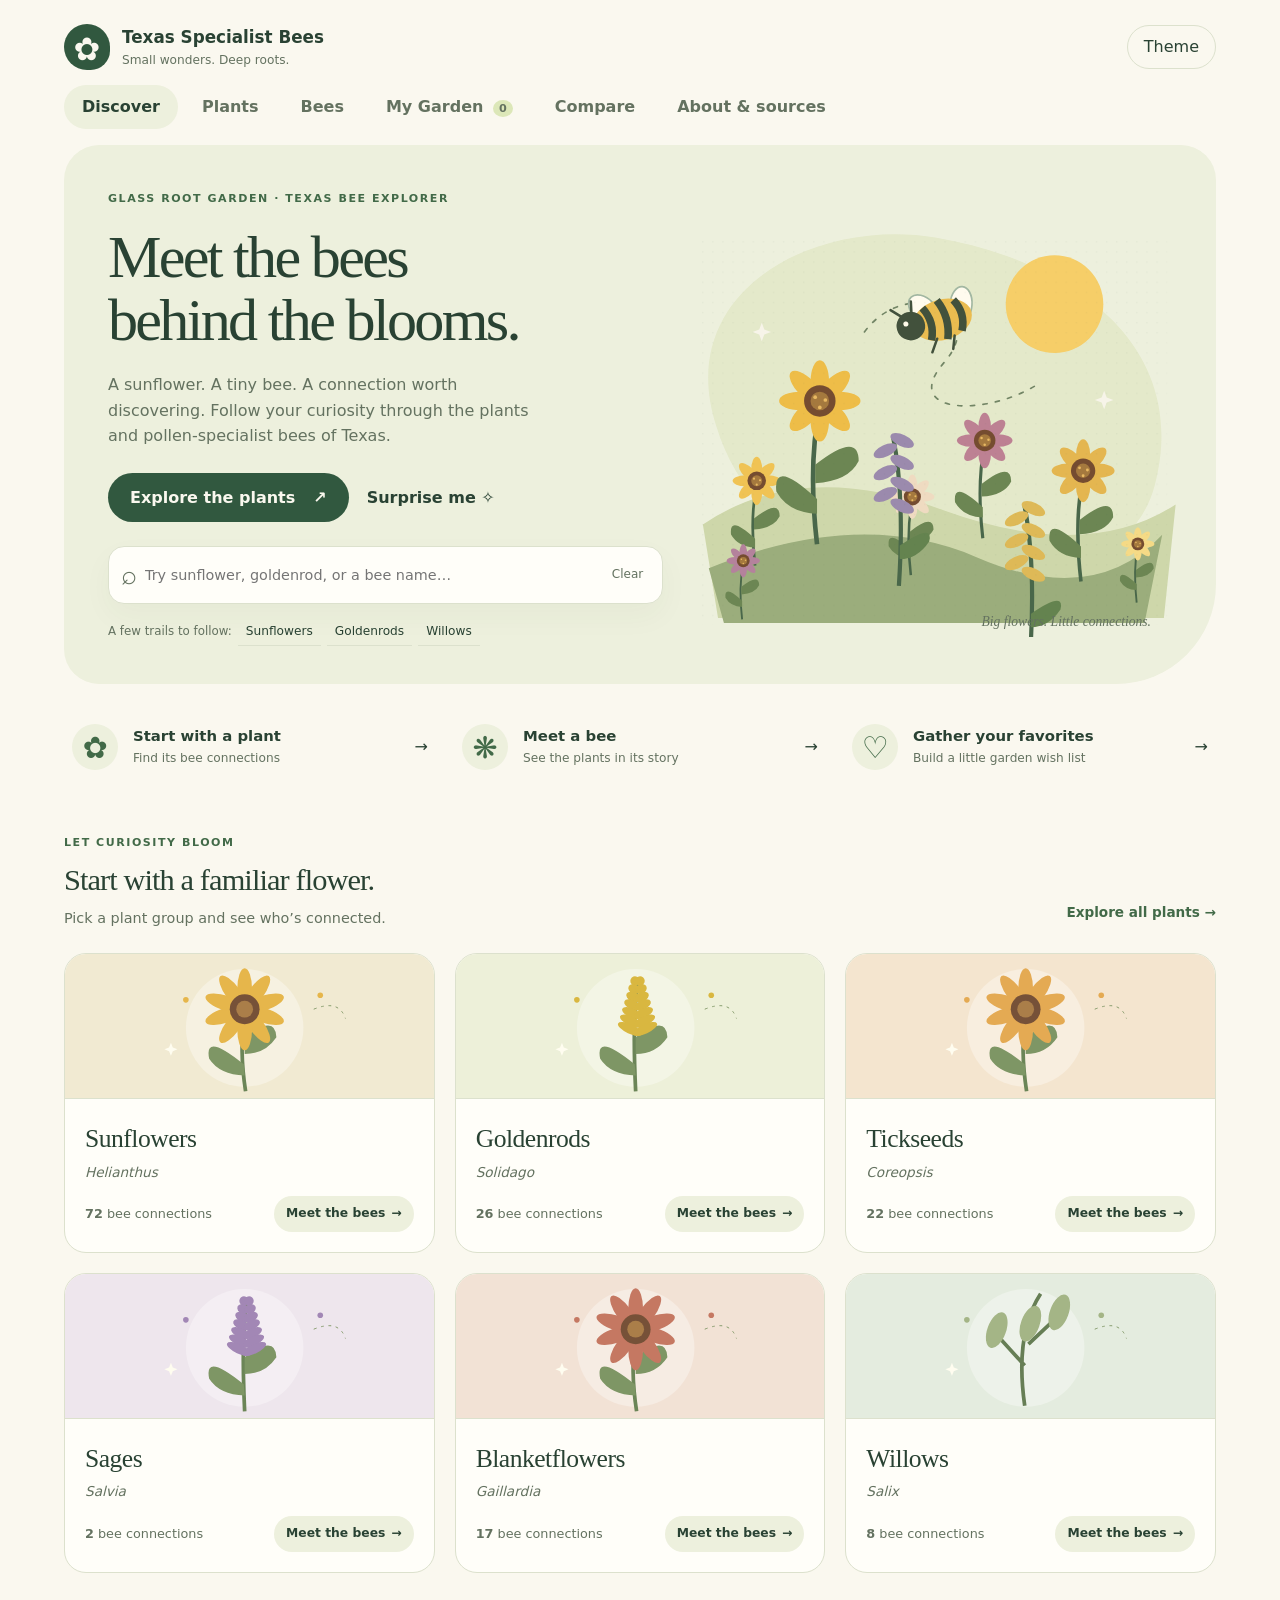
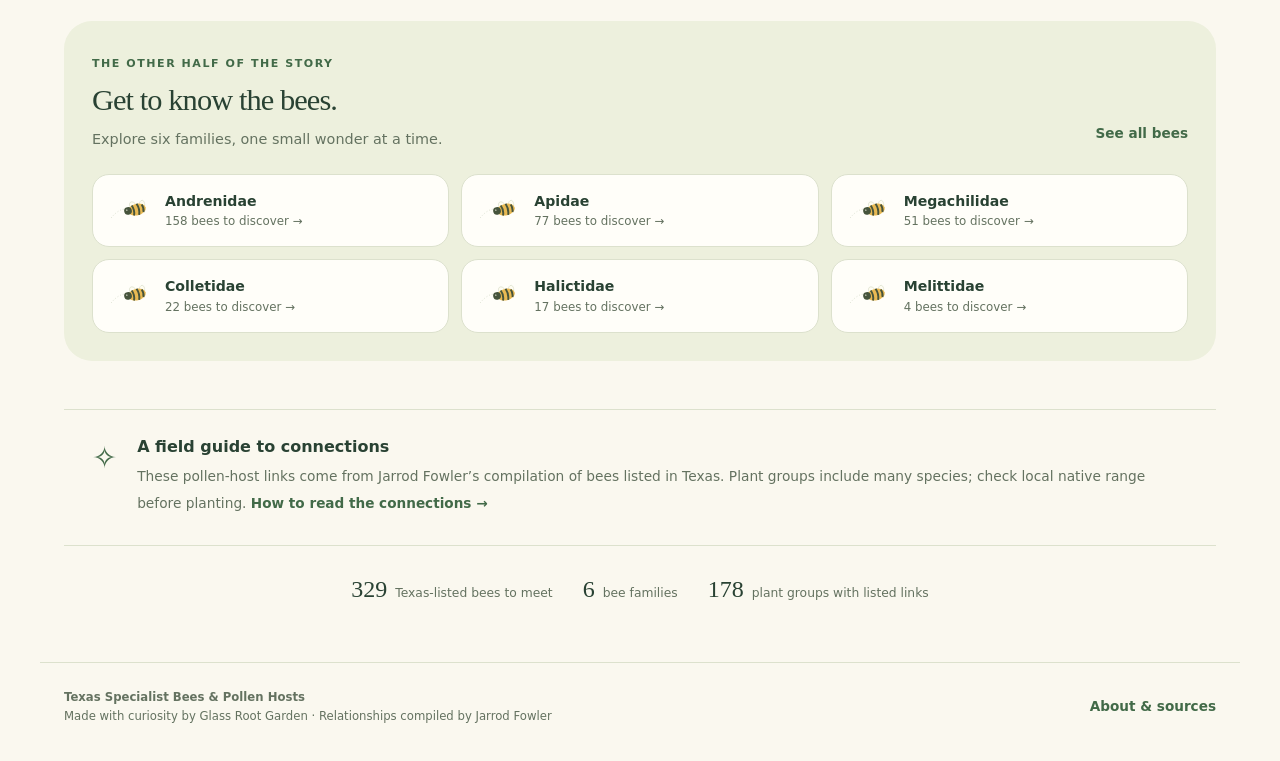
==== bees/index.html @ 65ebc968 "Combine bee and Lepidoptera explorers in a warm garden layout Embed the qualified Fowler bee module " ====
<!doctype html>
<html lang="en">
<head>
  <meta charset="utf-8">
  <meta name="viewport" content="width=device-width,initial-scale=1,viewport-fit=cover">
  <meta name="theme-color" content="#173b2d">
  <meta name="description" content="Meet the bees behind the blooms. Explore Texas pollen-specialist bee connections, discover plant groups, and gather your garden favorites with Glass Root Garden.">
  <title>Texas Specialist Bees & Pollen Hosts</title>
  <link rel="manifest" href="manifest.webmanifest">
  <link rel="icon" href="favicon.svg" type="image/svg+xml">
  <style>
:root{--bg:#faf8ef;--surface:#fffef9;--surface2:#edf0dd;--ink:#294233;--muted:#647260;--line:#dce1cd;--green:#31583f;--green2:#426a48;--lime:#dce7b8;--gold:#e9ba55;--shadow:0 12px 30px #34442b0a;--radius:24px;--max:1200px}*{box-sizing:border-box}html{scroll-behavior:smooth}body{margin:0;background:var(--bg);color:var(--ink);font-family:"Trebuchet MS",ui-sans-serif,system-ui,sans-serif;line-height:1.6}body.dark{--bg:#17251c;--surface:#203025;--surface2:#2a3d2c;--ink:#f4f2df;--muted:#bcc6af;--line:#44533c;--green:#c8dc9e;--green2:#c0d78f;--lime:#354a2e;--gold:#ecc264;--shadow:none}button,input,select{font:inherit}button,a{touch-action:manipulation}button{cursor:pointer}button{color:inherit}a{color:var(--green2)}button:focus-visible,a:focus-visible,input:focus-visible,select:focus-visible{outline:3px solid var(--gold);outline-offset:4px}button,input,select{max-width:100%}.site-header{max-width:var(--max);margin:auto;padding:24px 24px 15px;display:flex;align-items:center;justify-content:space-between;gap:12px}.brand{display:flex;gap:12px;align-items:center;cursor:pointer}.brand-mark{width:46px;height:46px;background:var(--green);color:var(--bg);border-radius:50% 50% 42% 50%;display:grid;place-items:center;font-size:32px}.brand-title{font-weight:800;font-size:1.05rem}.brand-sub{font-size:.76rem;color:var(--muted)}.icon-btn{background:transparent;border:1px solid var(--line);border-radius:99px;padding:8px 16px}.nav{max-width:var(--max);margin:0 auto;padding:0 24px 16px;display:flex;gap:6px;overflow-x:auto;scrollbar-width:thin}.nav-btn{border:0;background:transparent;border-radius:99px;padding:9px 18px;white-space:nowrap;color:var(--muted);font-weight:700}.nav-btn.active{background:var(--surface2);color:var(--ink)}.nav-btn:hover{background:var(--surface2)}.count-badge{font-size:.7rem;padding:2px 6px;background:var(--lime);border-radius:50%;margin-left:4px}main{max-width:var(--max);margin:auto;padding:0 24px 54px}main:focus{outline:none}.view{display:none}.view.active{display:block}.hero{position:relative;display:grid;grid-template-columns:1.1fr 1fr;gap:18px;align-items:center;background:var(--surface2);border-radius:35px 35px 100px 35px;padding:45px 30px 38px 44px;isolation:isolate}.hero h1{font-family:Georgia,"Times New Roman",serif;font-weight:normal;font-size:clamp(2.6rem,4.7vw,4.25rem);line-height:1.06;letter-spacing:-.045em;margin:17px 0 20px}.hero p{max-width:450px;color:var(--muted);font-size:1rem;margin-bottom:24px}.eyebrow{font-size:.69rem;letter-spacing:.14em;text-transform:uppercase;font-weight:800;color:var(--green2)}.hero-art{position:relative;align-self:center}.hero-art svg{width:100%;height:auto;display:block}.art-label{position:absolute;bottom:4px;right:35px;font-family:Georgia,serif;font-style:italic;font-size:.85rem;color:var(--muted)}.hero-actions{display:flex;flex-wrap:wrap;align-items:center;gap:18px;margin-bottom:24px}.garden-btn,.open-btn,#addCompare,.button-link{background:var(--green);color:var(--bg);border:0;border-radius:99px;font-weight:700;padding:12px 22px;text-decoration:none;display:inline-flex;align-items:center;justify-content:center;gap:18px}.garden-btn:hover,.open-btn:hover,#addCompare:hover{filter:brightness(1.12)}.surprise-btn{border:0;background:none;font-weight:700;padding:9px 0}.search-shell{position:relative;display:flex;align-items:center;gap:8px;background:var(--surface);border:1px solid var(--line);border-radius:16px;padding:6px 12px;box-shadow:var(--shadow)}.search-shell input{width:100%;min-width:0;border:0;background:none;padding:10px 0;color:var(--ink);font-size:.9rem}.search-icon{font-size:27px;color:var(--muted)}.clear-btn{border:0;background:none;color:var(--muted);padding:7px;font-size:.75rem}.suggestions{position:absolute;top:calc(100% + 8px);left:0;right:0;border:1px solid var(--line);border-radius:15px;background:var(--surface);z-index:20;box-shadow:0 14px 40px #223e2b22;max-height:320px;overflow:auto}.suggestion{display:flex;justify-content:space-between;gap:14px;width:100%;text-align:left;border:0;border-bottom:1px solid var(--line);background:var(--surface);color:var(--ink);padding:12px 15px}.suggestion:hover,.suggestion.active{background:var(--surface2)}.suggestion small{color:var(--muted)}.quick-links{display:flex;gap:6px;flex-wrap:wrap;align-items:center;margin-top:14px;font-size:.74rem;color:var(--muted)}.chip{padding:4px 8px;border:0;border-bottom:1px solid var(--line);background:none;color:var(--ink);font-size:.76rem}.explore-paths{display:grid;grid-template-columns:repeat(3,1fr);gap:18px;margin:27px 0 45px}.explore-paths button{display:flex;align-items:center;gap:15px;padding:13px 8px;border:0;background:none;text-align:left}.explore-paths button>span:last-child{margin-left:auto}.explore-paths b{display:block;font-size:.93rem}.explore-paths small{display:block;color:var(--muted);font-size:.76rem}.path-icon{font-size:30px;display:grid;place-items:center;width:46px;height:46px;border-radius:50%;background:var(--surface2);color:var(--green2);flex-shrink:0}.panel{margin:35px 0 48px}.panel.soft{background:var(--surface2);border-radius:28px;padding:28px}.section-head{display:flex;justify-content:space-between;gap:20px;align-items:end;margin-bottom:23px}h2{font-family:Georgia,serif;font-size:1.9rem;font-weight:normal;letter-spacing:-.03em;line-height:1.2;margin:8px 0}h3{line-height:1.3}.section-head p{color:var(--muted);font-size:.9rem;margin:9px 0 0}.text-btn{border:0;background:none;padding:6px 0;color:var(--green2);font-weight:700;font-size:.85rem;text-align:left;white-space:normal}.card-grid{display:grid;grid-template-columns:repeat(3,minmax(0,1fr));gap:20px}.data-card{background:var(--surface);border:1px solid var(--line);border-radius:22px;overflow:hidden;display:flex;flex-direction:column;transition:transform .18s ease,box-shadow .18s ease}.data-card:hover{transform:translateY(-4px);box-shadow:0 12px 30px #33432d14}.card-art{display:block;width:100%;height:145px;border:0;border-bottom:1px solid var(--line);background:var(--art-bg,#eee8cd);color:var(--ink);overflow:hidden}.card-art svg{height:140px;width:100%;display:block;transition:transform .3s}.data-card:hover .card-art svg{transform:rotate(-3deg) scale(1.05)}.card-content{padding:19px 20px 13px;flex:1}.data-card h3{font-family:Georgia,serif;font-weight:normal;font-size:1.6rem;margin:4px 0 6px;letter-spacing:-.02em;overflow-wrap:anywhere}.data-card h3 i{font-size:1.3rem}.latin-name{color:var(--muted);font-size:.85rem;font-style:italic}.card-kicker{color:var(--muted);font-size:.68rem;letter-spacing:.08em;text-transform:uppercase;font-weight:700}.family-label{color:var(--muted);font-size:.77rem}.card-foot{display:flex;align-items:center;justify-content:space-between;gap:10px;padding:0 20px 20px}.mini-count{font-size:.8rem;color:var(--muted)}.open-btn{padding:8px 12px;font-size:.77rem;background:var(--surface2);color:var(--ink);gap:6px}.family-strip{display:grid;grid-template-columns:repeat(3,minmax(0,1fr));gap:12px}.family-pill{display:flex;align-items:center;gap:12px;border:1px solid var(--line);border-radius:17px;background:var(--surface);padding:15px;text-align:left}.family-pill svg{width:45px;height:35px;flex-shrink:0}.family-pill strong{display:block;font-size:.88rem}.family-pill span{display:block;font-size:.74rem;color:var(--muted)}.field-note{display:flex;align-items:start;gap:20px;padding:24px 28px;border-top:1px solid var(--line);border-bottom:1px solid var(--line)}.field-note>span{font-size:30px;color:var(--green2)}.field-note p{font-size:.86rem;color:var(--muted);margin:6px 0 0}.stats{display:flex;gap:30px;justify-content:center;padding:24px 0 0;flex-wrap:wrap}.stat{display:flex;align-items:baseline;gap:8px}.stat strong{font-family:Georgia,serif;font-size:1.5rem;font-weight:normal}.stat span{font-size:.77rem;color:var(--muted)}.page-head{padding:30px 0;display:flex;align-items:center;justify-content:space-between;gap:16px}.page-head h1{font-family:Georgia,serif;font-weight:normal;font-size:clamp(2.1rem,4vw,3rem);letter-spacing:-.04em;line-height:1.12;margin:12px 0}.page-head p{max-width:670px;color:var(--muted);margin:12px 0 0}.toolbar{display:grid;grid-template-columns:1fr 260px;gap:12px;margin:0 0 25px}input,select{color:var(--ink);background:var(--surface);border:1px solid var(--line);border-radius:13px;padding:12px 15px;min-width:0}.empty-state{background:var(--surface2);border:1px dashed var(--line);border-radius:22px;padding:32px;text-align:center;color:var(--muted);margin:18px 0}.danger-btn{border:1px solid var(--line);border-radius:99px;background:none;padding:8px 14px;color:var(--muted);font-size:.8rem}.compact-list{display:grid;grid-template-columns:repeat(2,minmax(0,1fr));gap:10px}.compact-row{width:100%;display:flex;justify-content:space-between;gap:12px;border:1px solid var(--line);border-radius:13px;padding:12px 15px;background:var(--surface);text-align:left;color:var(--ink)}.compact-row span{color:var(--muted);font-size:.8rem}.compare-picker{display:flex;gap:12px;max-width:750px}.compare-picker select{flex:1}.selected-chips{display:flex;gap:8px;flex-wrap:wrap;margin:20px 0}.selected-chip{background:var(--surface2);padding:8px 14px;border-radius:99px;font-size:.9rem}.selected-chip button{background:none;border:0;padding:0 0 0 10px}.comparison-scroll{overflow-x:auto}.compare-table{width:100%;border-spacing:8px;table-layout:fixed;min-width:560px}.compare-table th,.compare-table td{padding:16px;background:var(--surface);border:1px solid var(--line);border-radius:14px;text-align:left;vertical-align:top}.compare-list{padding-left:16px;font-size:.85rem}.notes-grid{display:grid;grid-template-columns:repeat(2,minmax(0,1fr));gap:18px}.note-card{background:var(--surface);border:1px solid var(--line);padding:25px;border-radius:22px}.note-card h2{font-size:1.55rem}.note-card p{font-size:.88rem;color:var(--muted)}.download-panel{display:flex;gap:20px;justify-content:space-between;align-items:center;background:var(--surface2);padding:26px;border-radius:22px;margin:24px 0}.download-panel h2{font-size:1.7rem}.download-panel p{max-width:650px;color:var(--muted);font-size:.87rem}.button-link{white-space:nowrap}.source-credit{font-size:.8rem;color:var(--muted);line-height:1.6}.source-credit a{color:var(--green2)}.evidence-note{padding:15px;background:var(--surface2);border:1px solid var(--line);border-radius:16px;margin:17px 0;font-size:.87rem}.evidence-note h3{margin-top:0;font-size:1rem}.modal{display:none;position:fixed;inset:0;z-index:100}.modal.open{display:block}.modal-backdrop{position:absolute;inset:0;background:#12291ec2;backdrop-filter:blur(4px)}.modal-card{position:relative;width:min(720px,calc(100% - 28px));max-height:86vh;overflow:auto;overflow-wrap:anywhere;margin:7vh auto;background:var(--surface);border-radius:28px;padding:28px;box-shadow:0 25px 100px #11211755}.modal-close{float:right;background:var(--surface2);border:0;border-radius:99px;padding:7px 13px;font-size:.8rem}.modal-title{font-size:2rem;margin:10px 0;font-family:Georgia,serif;font-weight:normal;letter-spacing:-.04em}.modal-family{font-size:.84rem;color:var(--muted)}.relationship-list{margin-top:24px}.relationship{display:flex;justify-content:space-between;gap:15px;width:100%;background:none;color:var(--ink);border:0;border-bottom:1px solid var(--line);padding:12px 0;text-align:left}.relationship:hover{background:var(--surface2)}.relationship b{font-weight:600}.relationship span{font-size:.8rem;color:var(--muted)}.modal-actions{display:flex;gap:10px;flex-wrap:wrap;margin:20px 0}.garden-btn.secondary{background:var(--surface2);color:var(--ink)}.inat-box{padding-top:20px;margin-top:20px;border-top:1px solid var(--line)}.inat-box .compact-row{text-decoration:none;margin:8px 0}footer{max-width:var(--max);margin:0 auto;padding:25px 24px 35px;border-top:1px solid var(--line);display:flex;justify-content:space-between;gap:18px;color:var(--muted);font-size:.73rem}.sr-only{position:absolute;width:1px;height:1px;margin:-1px;padding:0;overflow:hidden;clip:rect(0,0,0,0);white-space:nowrap;border:0}.floating-bee{animation:bee-drift 4s ease-in-out infinite;transform-box:fill-box;transform-origin:center}@keyframes bee-drift{50%{translate:0 -7px}}@media(prefers-reduced-motion:reduce){*,*::before,*::after{animation:none!important;transition:none!important;scroll-behavior:auto!important}}@media(max-width:900px){.hero{padding:32px;grid-template-columns:1.2fr .8fr;gap:0}.hero h1{font-size:2.8rem}.hero-art{margin-right:-15px}.art-label{right:0;font-size:.73rem}.card-grid{grid-template-columns:repeat(2,minmax(0,1fr))}.explore-paths{gap:4px}.explore-paths button{gap:8px}.path-icon{width:34px;height:34px;font-size:23px}.explore-paths b{font-size:.8rem}.explore-paths small{font-size:.68rem}.family-strip{grid-template-columns:repeat(2,minmax(0,1fr))}}@media(max-width:600px){.site-header{padding:18px 17px 12px}.brand-title{font-size:.92rem}.brand-mark{width:37px;height:37px;font-size:27px}.brand-sub{font-size:.67rem}.icon-btn{font-size:.73rem;padding:7px 11px}.nav{padding:0 14px 14px;gap:0}.nav-btn{padding:8px 12px;font-size:.8rem}main{padding:0 16px 35px}.hero{display:flex;flex-direction:column-reverse;padding:15px 23px 30px;border-radius:28px 28px 55px 28px;gap:8px}.hero-art{width:90%;max-width:310px;margin:-8px 0 -17px}.hero-art svg{height:205px}.art-label{display:none}.hero h1{font-size:2.75rem;margin-top:12px}.hero .eyebrow{font-size:.6rem}.hero p{font-size:.9rem;margin-bottom:18px}.hero-actions{gap:16px;margin-bottom:18px}.garden-btn{padding:10px 17px;font-size:.85rem}.surprise-btn{font-size:.84rem}.quick-links{font-size:.65rem;gap:4px}.chip{font-size:.69rem}.search-shell{padding:5px 8px}.search-shell input{font-size:.78rem}.explore-paths{grid-template-columns:1fr;margin:20px 0 28px;gap:0}.explore-paths button{gap:14px;border-bottom:1px solid var(--line);padding:13px 6px}.explore-paths b{font-size:.88rem}.explore-paths small{font-size:.75rem}.path-icon{width:39px;height:39px}.section-head{display:block}.section-head .text-btn{margin-top:10px}h2{font-size:1.75rem}.card-grid{grid-template-columns:1fr;gap:17px}.card-art{height:155px}.card-art svg{height:150px}.panel{margin:25px 0 35px}.panel.soft{padding:23px 17px}.family-strip{grid-template-columns:1fr}.field-note{padding:22px 5px;gap:13px}.field-note p{font-size:.8rem}.stats{justify-content:start;gap:6px 23px}.stat{gap:7px}.stat strong{font-size:1.3rem}.stat span{font-size:.73rem}.page-head{display:block;padding:25px 0}.page-head h1{font-size:2.4rem}.page-head p{font-size:.9rem}.danger-btn{margin-top:14px}.toolbar{grid-template-columns:1fr}.toolbar input{font-size:.82rem}.compact-list,.notes-grid{grid-template-columns:1fr}.compact-row{font-size:.86rem}.compact-row span{font-size:.73rem}.compare-picker{flex-direction:column}.compare-table th,.compare-table td{padding:11px}.modal-card{margin:4vh auto;max-height:92vh;padding:22px}.modal-title{font-size:1.7rem}.relationship{font-size:.84rem}.relationship span{font-size:.7rem}.download-panel{display:block;padding:22px}.download-panel .button-link{margin-top:10px}footer{font-size:.69rem;padding:22px 17px}.note-card{padding:22px}}

.more-bees{margin:12px 0}.more-bees summary{cursor:pointer;color:var(--green2);font-size:.85rem;font-weight:700;padding:8px 0}.more-bees[open] summary{margin-bottom:5px}.compare-table .latin-name{font-weight:normal}
.embedded .site-header{display:none}.embedded main{padding-top:18px}.embedded .nav{padding-top:10px}.embedded .nav [data-view="garden"],.embedded .nav [data-view="about"]{display:none}.embedded footer{display:none}
.embedded .hero-art,.embedded .hero-actions,.embedded .hero>p,.embedded .quick-links,.embedded .explore-paths{display:none}.embedded .hero{display:block;padding:22px;border-radius:22px}.embedded .hero h1{font-size:2rem}.embedded .hero p{display:none}
</style>
</head>
<body>
<header class="site-header">
  <div class="brand" data-view="home" role="button" tabindex="0" aria-label="Home">
    <div class="brand-mark" aria-hidden="true">✿</div>
    <div><div class="brand-title">Texas Specialist Bees</div><div class="brand-sub">Small wonders. Deep roots.</div></div>
  </div>
  <div class="header-actions">
    <button id="themeBtn" class="icon-btn" aria-label="Toggle dark mode">Theme</button>
  </div>
</header>
<nav class="nav" aria-label="Main navigation">
  <button data-view="home" class="nav-btn active">Discover</button>
  <button data-view="plants" class="nav-btn">Plants</button>
  <button data-view="bees" class="nav-btn">Bees</button>
  <button data-view="garden" class="nav-btn">My Garden <span id="gardenCount" class="count-badge">0</span></button>
  <button data-view="compare" class="nav-btn">Compare</button>
  <button data-view="about" class="nav-btn">About &amp; sources</button>
</nav>

<main id="app" tabindex="-1">
  <section id="view-home" class="view active">
    <div class="hero">
      <div class="hero-copy">
        <div class="eyebrow">Glass Root Garden · Texas bee explorer</div>
        <h1>Meet the bees<br>behind the blooms.</h1>
        <p>A sunflower. A tiny bee. A connection worth discovering. Follow your curiosity through the plants and pollen-specialist bees of Texas.</p>
        <div class="hero-actions"><button class="garden-btn" data-view="plants">Explore the plants <span aria-hidden="true">↗</span></button><button class="surprise-btn" id="surprisePlant">Surprise me <span aria-hidden="true">✧</span></button></div>
        <div class="search-shell">
          <label for="mainSearch" class="sr-only">Search a plant, bee, or family</label>
          <span class="search-icon" aria-hidden="true">⌕</span><input id="mainSearch" autocomplete="off" placeholder="Try sunflower, goldenrod, or a bee name…">
          <button id="clearSearch" class="clear-btn" aria-label="Clear search">Clear</button>
          <div id="suggestions" class="suggestions" hidden></div>
        </div>
        <div class="quick-links"><span>A few trails to follow:</span><button class="chip" data-query="Helianthus">Sunflowers</button><button class="chip" data-query="Solidago">Goldenrods</button><button class="chip" data-query="Salix">Willows</button></div>
      </div>
      <div class="hero-art"><svg viewBox="0 0 600 520" xmlns="http://www.w3.org/2000/svg" aria-hidden="true"><defs><pattern id="grain" width="12" height="12" patternUnits="userSpaceOnUse"><circle cx="2" cy="3" r=".7" fill="#294b38" opacity=".08"/></pattern></defs><path d="M42 270C-10 111 157 21 304 46S609 166 563 341 116 514 42 270Z" fill="#e4e9ca"/><circle cx="444" cy="125" r="58" fill="#f6ce68"/><path d="M26 387Q141 308 312 370T588 363L574 498H44Z" fill="#ced7aa"/><path d="M33 439Q213 366 352 426T572 399L551 504H51Z" fill="#9bad7c"/><g transform="translate(90 335) scale(0.65)"><path d="M0 6Q-13 69 -3 155" fill="none" stroke="#49674a" stroke-width="5"/><path d="M-3 106Q-51 61 -47 98Q-34 121 -3 122M-5 69Q42 32 42 65Q31 87 -5 89" fill="#6c8653"/><ellipse cy="-21" rx="10" ry="23" transform="rotate(0.0)" fill="#f0c354"/><ellipse cy="-21" rx="10" ry="23" transform="rotate(45.0)" fill="#f0c354"/><ellipse cy="-21" rx="10" ry="23" transform="rotate(90.0)" fill="#f0c354"/><ellipse cy="-21" rx="10" ry="23" transform="rotate(135.0)" fill="#f0c354"/><ellipse cy="-21" rx="10" ry="23" transform="rotate(180.0)" fill="#f0c354"/><ellipse cy="-21" rx="10" ry="23" transform="rotate(225.0)" fill="#f0c354"/><ellipse cy="-21" rx="10" ry="23" transform="rotate(270.0)" fill="#f0c354"/><ellipse cy="-21" rx="10" ry="23" transform="rotate(315.0)" fill="#f0c354"/><circle r="17" fill="#754c30"/><circle r="10" fill="#a5793e"/><g fill="#e9b963"><circle cx="-5" cy="-4" r="2"/><circle cx="6" cy="-1" r="2"/><circle cy="7" r="2"/></g></g><g transform="translate(165 240) scale(1.1)"><path d="M0 6Q-13 69 -3 155" fill="none" stroke="#49674a" stroke-width="5"/><path d="M-3 106Q-51 61 -47 98Q-34 121 -3 122M-5 69Q42 32 42 65Q31 87 -5 89" fill="#6c8653"/><ellipse cy="-21" rx="10" ry="23" transform="rotate(0.0)" fill="#eebd48"/><ellipse cy="-21" rx="10" ry="23" transform="rotate(45.0)" fill="#eebd48"/><ellipse cy="-21" rx="10" ry="23" transform="rotate(90.0)" fill="#eebd48"/><ellipse cy="-21" rx="10" ry="23" transform="rotate(135.0)" fill="#eebd48"/><ellipse cy="-21" rx="10" ry="23" transform="rotate(180.0)" fill="#eebd48"/><ellipse cy="-21" rx="10" ry="23" transform="rotate(225.0)" fill="#eebd48"/><ellipse cy="-21" rx="10" ry="23" transform="rotate(270.0)" fill="#eebd48"/><ellipse cy="-21" rx="10" ry="23" transform="rotate(315.0)" fill="#eebd48"/><circle r="17" fill="#754c30"/><circle r="10" fill="#a5793e"/><g fill="#e9b963"><circle cx="-5" cy="-4" r="2"/><circle cx="6" cy="-1" r="2"/><circle cy="7" r="2"/></g></g><g transform="translate(478 323) scale(0.85)"><path d="M0 6Q-13 69 -3 155" fill="none" stroke="#49674a" stroke-width="5"/><path d="M-3 106Q-51 61 -47 98Q-34 121 -3 122M-5 69Q42 32 42 65Q31 87 -5 89" fill="#6c8653"/><ellipse cy="-21" rx="10" ry="23" transform="rotate(0.0)" fill="#e4b650"/><ellipse cy="-21" rx="10" ry="23" transform="rotate(45.0)" fill="#e4b650"/><ellipse cy="-21" rx="10" ry="23" transform="rotate(90.0)" fill="#e4b650"/><ellipse cy="-21" rx="10" ry="23" transform="rotate(135.0)" fill="#e4b650"/><ellipse cy="-21" rx="10" ry="23" transform="rotate(180.0)" fill="#e4b650"/><ellipse cy="-21" rx="10" ry="23" transform="rotate(225.0)" fill="#e4b650"/><ellipse cy="-21" rx="10" ry="23" transform="rotate(270.0)" fill="#e4b650"/><ellipse cy="-21" rx="10" ry="23" transform="rotate(315.0)" fill="#e4b650"/><circle r="17" fill="#754c30"/><circle r="10" fill="#a5793e"/><g fill="#e9b963"><circle cx="-5" cy="-4" r="2"/><circle cx="6" cy="-1" r="2"/><circle cy="7" r="2"/></g></g><g transform="translate(275 354) scale(0.6)"><path d="M0 6Q-13 69 -3 155" fill="none" stroke="#49674a" stroke-width="5"/><path d="M-3 106Q-51 61 -47 98Q-34 121 -3 122M-5 69Q42 32 42 65Q31 87 -5 89" fill="#6c8653"/><ellipse cy="-21" rx="10" ry="23" transform="rotate(0.0)" fill="#efdbc1"/><ellipse cy="-21" rx="10" ry="23" transform="rotate(45.0)" fill="#efdbc1"/><ellipse cy="-21" rx="10" ry="23" transform="rotate(90.0)" fill="#efdbc1"/><ellipse cy="-21" rx="10" ry="23" transform="rotate(135.0)" fill="#efdbc1"/><ellipse cy="-21" rx="10" ry="23" transform="rotate(180.0)" fill="#efdbc1"/><ellipse cy="-21" rx="10" ry="23" transform="rotate(225.0)" fill="#efdbc1"/><ellipse cy="-21" rx="10" ry="23" transform="rotate(270.0)" fill="#efdbc1"/><ellipse cy="-21" rx="10" ry="23" transform="rotate(315.0)" fill="#efdbc1"/><circle r="17" fill="#754c30"/><circle r="10" fill="#a5793e"/><g fill="#e9b963"><circle cx="-5" cy="-4" r="2"/><circle cx="6" cy="-1" r="2"/><circle cy="7" r="2"/></g></g><g transform="translate(361 287) scale(0.75)"><path d="M0 6Q-13 69 -3 155" fill="none" stroke="#49674a" stroke-width="5"/><path d="M-3 106Q-51 61 -47 98Q-34 121 -3 122M-5 69Q42 32 42 65Q31 87 -5 89" fill="#6c8653"/><ellipse cy="-21" rx="10" ry="23" transform="rotate(0.0)" fill="#bd8193"/><ellipse cy="-21" rx="10" ry="23" transform="rotate(45.0)" fill="#bd8193"/><ellipse cy="-21" rx="10" ry="23" transform="rotate(90.0)" fill="#bd8193"/><ellipse cy="-21" rx="10" ry="23" transform="rotate(135.0)" fill="#bd8193"/><ellipse cy="-21" rx="10" ry="23" transform="rotate(180.0)" fill="#bd8193"/><ellipse cy="-21" rx="10" ry="23" transform="rotate(225.0)" fill="#bd8193"/><ellipse cy="-21" rx="10" ry="23" transform="rotate(270.0)" fill="#bd8193"/><ellipse cy="-21" rx="10" ry="23" transform="rotate(315.0)" fill="#bd8193"/><circle r="17" fill="#754c30"/><circle r="10" fill="#a5793e"/><g fill="#e9b963"><circle cx="-5" cy="-4" r="2"/><circle cx="6" cy="-1" r="2"/><circle cy="7" r="2"/></g></g><g transform="translate(543 410) scale(0.45)"><path d="M0 6Q-13 69 -3 155" fill="none" stroke="#49674a" stroke-width="5"/><path d="M-3 106Q-51 61 -47 98Q-34 121 -3 122M-5 69Q42 32 42 65Q31 87 -5 89" fill="#6c8653"/><ellipse cy="-21" rx="10" ry="23" transform="rotate(0.0)" fill="#f5da86"/><ellipse cy="-21" rx="10" ry="23" transform="rotate(45.0)" fill="#f5da86"/><ellipse cy="-21" rx="10" ry="23" transform="rotate(90.0)" fill="#f5da86"/><ellipse cy="-21" rx="10" ry="23" transform="rotate(135.0)" fill="#f5da86"/><ellipse cy="-21" rx="10" ry="23" transform="rotate(180.0)" fill="#f5da86"/><ellipse cy="-21" rx="10" ry="23" transform="rotate(225.0)" fill="#f5da86"/><ellipse cy="-21" rx="10" ry="23" transform="rotate(270.0)" fill="#f5da86"/><ellipse cy="-21" rx="10" ry="23" transform="rotate(315.0)" fill="#f5da86"/><circle r="17" fill="#754c30"/><circle r="10" fill="#a5793e"/><g fill="#e9b963"><circle cx="-5" cy="-4" r="2"/><circle cx="6" cy="-1" r="2"/><circle cy="7" r="2"/></g></g><g transform="translate(74 430) scale(0.45)"><path d="M0 6Q-13 69 -3 155" fill="none" stroke="#49674a" stroke-width="5"/><path d="M-3 106Q-51 61 -47 98Q-34 121 -3 122M-5 69Q42 32 42 65Q31 87 -5 89" fill="#6c8653"/><ellipse cy="-21" rx="10" ry="23" transform="rotate(0.0)" fill="#b4829c"/><ellipse cy="-21" rx="10" ry="23" transform="rotate(45.0)" fill="#b4829c"/><ellipse cy="-21" rx="10" ry="23" transform="rotate(90.0)" fill="#b4829c"/><ellipse cy="-21" rx="10" ry="23" transform="rotate(135.0)" fill="#b4829c"/><ellipse cy="-21" rx="10" ry="23" transform="rotate(180.0)" fill="#b4829c"/><ellipse cy="-21" rx="10" ry="23" transform="rotate(225.0)" fill="#b4829c"/><ellipse cy="-21" rx="10" ry="23" transform="rotate(270.0)" fill="#b4829c"/><ellipse cy="-21" rx="10" ry="23" transform="rotate(315.0)" fill="#b4829c"/><circle r="17" fill="#754c30"/><circle r="10" fill="#a5793e"/><g fill="#e9b963"><circle cx="-5" cy="-4" r="2"/><circle cx="6" cy="-1" r="2"/><circle cy="7" r="2"/></g></g><g transform="translate(252 282)"><path d="M0 0Q14 70 7 178" fill="none" stroke="#49674a" stroke-width="5"/><ellipse cx="12" cy="0" rx="15" ry="7" transform="rotate(25 0 0)" fill="#9b8aad"/><ellipse cx="-10" cy="13" rx="15" ry="7" transform="rotate(-25 0 13)" fill="#9b8aad"/><ellipse cx="12" cy="26" rx="15" ry="7" transform="rotate(25 0 26)" fill="#9b8aad"/><ellipse cx="-10" cy="39" rx="15" ry="7" transform="rotate(-25 0 39)" fill="#9b8aad"/><ellipse cx="12" cy="52" rx="15" ry="7" transform="rotate(25 0 52)" fill="#9b8aad"/><ellipse cx="-10" cy="65" rx="15" ry="7" transform="rotate(-25 0 65)" fill="#9b8aad"/><ellipse cx="12" cy="78" rx="15" ry="7" transform="rotate(25 0 78)" fill="#9b8aad"/><path d="M8 130Q49 102 43 125Q29 146 8 146" fill="#64834f"/></g><g transform="translate(408 363)"><path d="M0 0Q14 70 7 178" fill="none" stroke="#49674a" stroke-width="5"/><ellipse cx="12" cy="0" rx="15" ry="7" transform="rotate(25 0 0)" fill="#deb957"/><ellipse cx="-10" cy="13" rx="15" ry="7" transform="rotate(-25 0 13)" fill="#deb957"/><ellipse cx="12" cy="26" rx="15" ry="7" transform="rotate(25 0 26)" fill="#deb957"/><ellipse cx="-10" cy="39" rx="15" ry="7" transform="rotate(-25 0 39)" fill="#deb957"/><ellipse cx="12" cy="52" rx="15" ry="7" transform="rotate(25 0 52)" fill="#deb957"/><ellipse cx="-10" cy="65" rx="15" ry="7" transform="rotate(-25 0 65)" fill="#deb957"/><ellipse cx="12" cy="78" rx="15" ry="7" transform="rotate(25 0 78)" fill="#deb957"/><path d="M8 130Q49 102 43 125Q29 146 8 146" fill="#64834f"/></g><path d="M218 158C268 91 367 132 313 194S363 260 426 219" fill="none" stroke="#728565" stroke-width="2" stroke-dasharray="5 10" stroke-linecap="round"/><g class="floating-bee" transform="translate(310 145) rotate(-16)"><ellipse cx="-8" cy="-23" rx="14" ry="22" fill="#fffbee" stroke="#a2b7a2" stroke-width="2" transform="rotate(-28)"/><ellipse cx="21" cy="-20" rx="13" ry="21" fill="#fffbee" stroke="#a2b7a2" stroke-width="2" transform="rotate(20)"/><ellipse rx="36" ry="24" fill="#eabc50"/><path d="M-19-20Q-9 0-19 20M0-24Q10 0 0 24M19-19Q29 0 19 19" stroke="#42513c" stroke-width="9" fill="none"/><circle cx="-38" cy="-3" r="17" fill="#42513c"/><circle cx="-43" cy="-7" r="3" fill="#fffbea"/><path d="M-46-17-56-28M-33-18-30-31M-12 20-22 34M9 22 3 37" stroke="#42513c" stroke-width="3" stroke-linecap="round"/></g><path d="M23 41H578V506H23Z" fill="url(#grain)"/><g fill="#f7f4e9"><path d="m93 155 3-8 3 8 8 3-8 3-3 8-3-8-8-3Z"/><path d="m500 236 3-8 3 8 8 3-8 3-3 8-3-8-8-3Z"/></g></svg><span class="art-label">Big flowers. Little connections.</span></div>
    </div>
    <div class="explore-paths" aria-label="Ways to explore"><button data-view="plants"><span class="path-icon" aria-hidden="true">✿</span><span><b>Start with a plant</b><small>Find its bee connections</small></span><span aria-hidden="true">→</span></button><button data-view="bees"><span class="path-icon" aria-hidden="true">❋</span><span><b>Meet a bee</b><small>See the plants in its story</small></span><span aria-hidden="true">→</span></button><button data-view="garden"><span class="path-icon" aria-hidden="true">♡</span><span><b>Gather your favorites</b><small>Build a little garden wish list</small></span><span aria-hidden="true">→</span></button></div>
    <section class="panel">
      <div class="section-head"><div><span class="eyebrow">Let curiosity bloom</span><h2>Start with a familiar flower.</h2><p>Pick a plant group and see who’s connected.</p></div><button class="text-btn" data-view="plants">Explore all plants <span aria-hidden="true">→</span></button></div>
      <div id="featuredPlants" class="card-grid"></div>
    </section>
    <section class="panel soft">
      <div class="section-head"><div><span class="eyebrow">The other half of the story</span><h2>Get to know the bees.</h2><p>Explore six families, one small wonder at a time.</p></div><button class="text-btn" data-view="bees">See all bees</button></div>
      <div id="familyStrip" class="family-strip"></div>
    </section>
    <div class="field-note"><span aria-hidden="true">✧</span><div><b>A field guide to connections</b><p>These pollen-host links come from Jarrod Fowler’s compilation of bees listed in Texas. Plant groups include many species; check local native range before planting. <button class="text-btn" data-view="about">How to read the connections →</button></p></div></div>
    <div id="stats" class="stats"></div>
  </section>

  <section id="view-plants" class="view">
    <div class="page-head"><div><span class="eyebrow">Explore plants</span><h1>A plant. A whole little world.</h1><p>Browse the plant groups, meet their bee connections, and save your favorites. Each group can include many species.</p></div></div>
    <div class="toolbar"><input id="plantFilter" aria-label="Find a plant" placeholder="Find a plant by familiar or scientific name…"><select id="plantFamilyFilter"><option value="">All plant families</option></select></div>
    <div id="plantList" class="card-grid"></div>
  </section>

  <section id="view-bees" class="view">
    <div class="page-head"><div><span class="eyebrow">Explore bees</span><h1>Small bees. Wonderful stories.</h1><p>Every name is a new trail to follow. Choose a bee to explore its pollen plants and look for nearby sightings.</p></div></div>
    <div class="toolbar"><input id="beeFilter" aria-label="Find a bee" placeholder="Search a bee name or family…"><select id="beeFamilyFilter"><option value="">All bee families</option></select></div>
    <div id="beeList" class="card-grid bee-grid"></div>
  </section>

  <section id="view-garden" class="view">
    <div class="page-head"><div><span class="eyebrow">Your little collection</span><h1>My Garden</h1><p>A wish list of plants and the bees in their stories. Save a plant as you explore; your favorites stay in this browser.</p></div><button id="clearGarden" class="danger-btn">Clear garden</button></div>
    <div id="gardenEmpty" class="empty-state"></div>
    <div id="gardenPlants" class="card-grid"></div>
    <section id="gardenBeePanel" class="panel"><div class="section-head"><div><span class="eyebrow">Follow the connections</span><h2>The bees in your garden list</h2><p id="gardenBeeTotal" class="mini-count"></p></div></div><div id="gardenBees" class="compact-list"></div></section>
  </section>

  <section id="view-compare" class="view">
    <div class="page-head"><div><span class="eyebrow">Side by side</span><h1>Better together?</h1><p>Choose up to four plant groups to explore their shared and different bee connections. Possible and family-only links stay outside these counts.</p></div></div>
    <div class="compare-picker"><select id="compareSelect"><option value="">Choose a plant...</option></select><button id="addCompare">Add plant</button></div>
    <div id="compareChips" class="selected-chips"></div>
    <div id="compareResult"></div>
  </section>

  <section id="view-about" class="view">
    <div class="page-head"><div><span class="eyebrow">Sources &amp; methods</span><h1>The science behind the wonder.</h1></div></div>
    <div class="notes-grid">
      <article class="note-card"><h2>Relationship source</h2><p>Adapted factual bee–host associations from Jarrod Fowler (2020), <a href="https://jarrodfowler.com/bees_pollen.html" target="_blank" rel="noopener"><em>Pollen Specialist Bees of the Central United States</em></a>. Accessed October 7, 2026. Interface and aggregation: Glass Root Garden.</p></article>
      <article class="note-card"><h2>Texas scope</h2><p>A bee is included when TX appears in the source States field. Its host links may come from elsewhere in the source region. These are not confirmed Hays County interactions, and genus-level entries do not establish every species as a host.</p></article>
      <article class="note-card"><h2>Complete captured host lists</h2><p>Every captured host genus for the Texas-listed bees is included. Ordinary plant, garden, and comparison counts include unqualified genus entries and deduplicate bees. Source-listed does not mean every original research record has been independently revalidated.</p></article>
      <article class="note-card"><h2>Uncertainty and rank</h2><p>Question-marked entries remain tentative and are excluded from ordinary counts. Family-only records do not imply any particular genus and are excluded from genus-based garden totals. Missing plant-family labels remain unstated. Source family labels and older plant names are retained; botanical name reconciliation is further work.</p></article>
      <article class="note-card"><h2>Local observations</h2><p><a href="https://www.inaturalist.org/" target="_blank" rel="noopener">iNaturalist</a> supplies optional live sightings only. Those observations do not create or validate pollen-host links. Few or no observations do not establish absence.</p></article>
      <article class="note-card"><h2>Credit and reuse</h2><p>Source links and access dates accompany the exported relationships. No explicit source reuse license was located, and this dashboard does not grant a license to source material. Author text and photographs are not reproduced. Every future image requires its own creator credit and license check.</p></article>
    </div>
    <div class="download-panel"><div><h2>Relationships with provenance</h2><p>One row per bee–host target, including target rank, qualification, source URL, and access date. Tentative and family-only entries remain explicitly labelled in the export.</p></div><a class="button-link" href="data/bee_plant_names_families.csv" download>Download CSV</a></div>
    <p class="source-credit"><a href="data/bee_relationships.json" download>Download structured data</a> · <a href="CREDITS_AND_DATA_USE.txt">Credits and data-use notes</a>. Cuckoo-bee and supplementary regional relationships are outside this release.</p>
  </section>
</main>

<div id="modal" class="modal" aria-hidden="true">
  <div class="modal-backdrop" data-close-modal></div>
  <div class="modal-card" role="dialog" aria-modal="true" aria-labelledby="modalTitle">
    <button class="modal-close" data-close-modal aria-label="Close">Close</button>
    <div id="modalBody"></div>
  </div>
</div>

<footer><div><strong>Texas Specialist Bees & Pollen Hosts</strong><br><span>Made with curiosity by Glass Root Garden · Relationships compiled by Jarrod Fowler</span></div><button class="text-btn" data-view="about">About &amp; sources</button></footer>

<script>
const EMBEDDED_DATA={"version":"0.4.0","retrieved":"2026-10-07","source_sha256":"ae4af655ed11905f08e70d39d91c87d7eaabe36a2141860318ec1dcdad6817cb","sources":[{"id":"fowler-central-2020","author":"Jarrod Fowler","title":"Pollen Specialist Bees of the Central United States","year":2020,"url":"https://jarrodfowler.com/bees_pollen.html","accessed":"2026-10-07","license":"No explicit reuse license located; no license is granted by this dashboard."}],"scope":"Bees with TX in the Central source States cell; source-listed host targets across the source region, not county-confirmed interactions.","counts":{"bees":329,"bee_families":6,"relationships":1114,"listed_genus_relationships":1107,"tentative_genus_relationships":2,"listed_family_relationships":3,"tentative_family_relationships":2,"host_genera":179,"listed_host_genera":178},"records":[{"bee_name":"Ancyloscelis apiformis","bee_family":"Apidae","plant_name":"Ipomoea","plant_family":"","plant_rank":"genus","qualification":"listed","relationship_type":"pollen_host","source_id":"fowler-central-2020","source_url":"https://jarrodfowler.com/bees_pollen.html","source_accessed":"2026-10-07","source_row":270,"bee_texas_listed":true,"bee_profile_url":"https://www.discoverlife.org/20/q?search=Ancyloscelis+apiformis","plant_profile_url":"https://plants.usda.gov/plant-profile/IPOMO","plant_family_basis":"not_stated"},{"bee_name":"Ancyloscelis sejunctus","bee_family":"Apidae","plant_name":"Ipomoea","plant_family":"","plant_rank":"genus","qualification":"listed","relationship_type":"pollen_host","source_id":"fowler-central-2020","source_url":"https://jarrodfowler.com/bees_pollen.html","source_accessed":"2026-10-07","source_row":271,"bee_texas_listed":true,"bee_profile_url":"https://www.discoverlife.org/20/q?search=Ancyloscelis+sejunctus","plant_profile_url":"https://plants.usda.gov/plant-profile/IPOMO","plant_family_basis":"not_stated"},{"bee_name":"Andrena accepta","bee_family":"Andrenidae","plant_name":"Helianthus","plant_family":"Asteraceae","plant_rank":"genus","qualification":"listed","relationship_type":"pollen_host","source_id":"fowler-central-2020","source_url":"https://jarrodfowler.com/bees_pollen.html","source_accessed":"2026-10-07","source_row":1,"bee_texas_listed":true,"bee_profile_url":"https://www.discoverlife.org/20/q?search=Andrena+accepta","plant_profile_url":"https://plants.usda.gov/plant-profile/HELIA3","plant_family_basis":"explicit_source_label"},{"bee_name":"Andrena afimbriata","bee_family":"Andrenidae","plant_name":"Berlandiera","plant_family":"Asteraceae","plant_rank":"genus","qualification":"listed","relationship_type":"pollen_host","source_id":"fowler-central-2020","source_url":"https://jarrodfowler.com/bees_pollen.html","source_accessed":"2026-10-07","source_row":2,"bee_texas_listed":true,"bee_profile_url":"https://www.discoverlife.org/20/q?search=Andrena+afimbriata","plant_profile_url":"https://plants.usda.gov/plant-profile/BERLA","plant_family_basis":"explicit_source_label"},{"bee_name":"Andrena afimbriata","bee_family":"Andrenidae","plant_name":"Pyrrhopappus","plant_family":"Asteraceae","plant_rank":"genus","qualification":"listed","relationship_type":"pollen_host","source_id":"fowler-central-2020","source_url":"https://jarrodfowler.com/bees_pollen.html","source_accessed":"2026-10-07","source_row":2,"bee_texas_listed":true,"bee_profile_url":"https://www.discoverlife.org/20/q?search=Andrena+afimbriata","plant_profile_url":"https://plants.usda.gov/plant-profile/PYRRH","plant_family_basis":"explicit_source_label"},{"bee_name":"Andrena alamonis","bee_family":"Andrenidae","plant_name":"Lesquerella","plant_family":"","plant_rank":"genus","qualification":"listed","relationship_type":"pollen_host","source_id":"fowler-central-2020","source_url":"https://jarrodfowler.com/bees_pollen.html","source_accessed":"2026-10-07","source_row":3,"bee_texas_listed":true,"bee_profile_url":"https://www.discoverlife.org/20/q?search=Andrena+alamonis","plant_profile_url":"https://plants.usda.gov/plant-profile/LESQU","plant_family_basis":"not_stated"},{"bee_name":"Andrena andrenoides","bee_family":"Andrenidae","plant_name":"Salix","plant_family":"","plant_rank":"genus","qualification":"listed","relationship_type":"pollen_host","source_id":"fowler-central-2020","source_url":"https://jarrodfowler.com/bees_pollen.html","source_accessed":"2026-10-07","source_row":5,"bee_texas_listed":true,"bee_profile_url":"https://www.discoverlife.org/20/q?search=Andrena+andrenoides","plant_profile_url":"https://plants.usda.gov/plant-profile/SALIX","plant_family_basis":"not_stated"},{"bee_name":"Andrena androfovea","bee_family":"Andrenidae","plant_name":"Chamaesaracha","plant_family":"Solanaceae","plant_rank":"genus","qualification":"listed","relationship_type":"pollen_host","source_id":"fowler-central-2020","source_url":"https://jarrodfowler.com/bees_pollen.html","source_accessed":"2026-10-07","source_row":6,"bee_texas_listed":true,"bee_profile_url":"https://www.discoverlife.org/20/q?search=Andrena+androfovea","plant_profile_url":"https://plants.usda.gov/plant-profile/CHAMA8","plant_family_basis":"explicit_source_label"},{"bee_name":"Andrena androfovea","bee_family":"Andrenidae","plant_name":"Quincula","plant_family":"Solanaceae","plant_rank":"genus","qualification":"listed","relationship_type":"pollen_host","source_id":"fowler-central-2020","source_url":"https://jarrodfowler.com/bees_pollen.html","source_accessed":"2026-10-07","source_row":6,"bee_texas_listed":true,"bee_profile_url":"https://www.discoverlife.org/20/q?search=Andrena+androfovea","plant_profile_url":"https://plants.usda.gov/plant-profile/QUINC","plant_family_basis":"explicit_source_label"},{"bee_name":"Andrena ardis","bee_family":"Andrenidae","plant_name":"Chrysothamnus","plant_family":"Asteraceae","plant_rank":"genus","qualification":"listed","relationship_type":"pollen_host","source_id":"fowler-central-2020","source_url":"https://jarrodfowler.com/bees_pollen.html","source_accessed":"2026-10-07","source_row":10,"bee_texas_listed":true,"bee_profile_url":"https://www.discoverlife.org/20/q?search=Andrena+ardis","plant_profile_url":"https://plants.usda.gov/plant-profile/CHRYS9","plant_family_basis":"explicit_source_label"},{"bee_name":"Andrena ardis","bee_family":"Andrenidae","plant_name":"Gutierrezia","plant_family":"Asteraceae","plant_rank":"genus","qualification":"listed","relationship_type":"pollen_host","source_id":"fowler-central-2020","source_url":"https://jarrodfowler.com/bees_pollen.html","source_accessed":"2026-10-07","source_row":10,"bee_texas_listed":true,"bee_profile_url":"https://www.discoverlife.org/20/q?search=Andrena+ardis","plant_profile_url":"https://plants.usda.gov/plant-profile/GUTIE","plant_family_basis":"explicit_source_label"},{"bee_name":"Andrena arenicola","bee_family":"Andrenidae","plant_name":"Salix","plant_family":"","plant_rank":"genus","qualification":"listed","relationship_type":"pollen_host","source_id":"fowler-central-2020","source_url":"https://jarrodfowler.com/bees_pollen.html","source_accessed":"2026-10-07","source_row":11,"bee_texas_listed":true,"bee_profile_url":"https://www.discoverlife.org/20/q?search=Andrena+arenicola","plant_profile_url":"https://plants.usda.gov/plant-profile/SALIX","plant_family_basis":"not_stated"},{"bee_name":"Andrena balsamorhizae","bee_family":"Andrenidae","plant_name":"Balsamorhiza","plant_family":"Asteraceae","plant_rank":"genus","qualification":"listed","relationship_type":"pollen_host","source_id":"fowler-central-2020","source_url":"https://jarrodfowler.com/bees_pollen.html","source_accessed":"2026-10-07","source_row":15,"bee_texas_listed":true,"bee_profile_url":"https://www.discoverlife.org/20/q?search=Andrena+balsamorhizae","plant_profile_url":"https://plants.usda.gov/plant-profile/BALSA","plant_family_basis":"explicit_source_label"},{"bee_name":"Andrena balsamorhizae","bee_family":"Andrenidae","plant_name":"Enceliopsis","plant_family":"","plant_rank":"genus","qualification":"tentative","relationship_type":"pollen_host","source_id":"fowler-central-2020","source_url":"https://jarrodfowler.com/bees_pollen.html","source_accessed":"2026-10-07","source_row":15,"bee_texas_listed":true,"bee_profile_url":"https://www.discoverlife.org/20/q?search=Andrena+balsamorhizae","plant_profile_url":"https://plants.usda.gov/plant-profile/ENCEL2","plant_family_basis":"not_stated"},{"bee_name":"Andrena berkeleyi","bee_family":"Andrenidae","plant_name":"Engelmannia","plant_family":"Asteraceae","plant_rank":"genus","qualification":"listed","relationship_type":"pollen_host","source_id":"fowler-central-2020","source_url":"https://jarrodfowler.com/bees_pollen.html","source_accessed":"2026-10-07","source_row":17,"bee_texas_listed":true,"bee_profile_url":"https://www.discoverlife.org/20/q?search=Andrena+berkeleyi","plant_profile_url":"https://plants.usda.gov/plant-profile/ENGEL","plant_family_basis":"explicit_source_label"},{"bee_name":"Andrena berkeleyi","bee_family":"Andrenidae","plant_name":"Hymenoxys","plant_family":"Asteraceae","plant_rank":"genus","qualification":"listed","relationship_type":"pollen_host","source_id":"fowler-central-2020","source_url":"https://jarrodfowler.com/bees_pollen.html","source_accessed":"2026-10-07","source_row":17,"bee_texas_listed":true,"bee_profile_url":"https://www.discoverlife.org/20/q?search=Andrena+berkeleyi","plant_profile_url":"https://plants.usda.gov/plant-profile/HYMEN7","plant_family_basis":"explicit_source_label"},{"bee_name":"Andrena berkeleyi","bee_family":"Andrenidae","plant_name":"Tetraneuris","plant_family":"Asteraceae","plant_rank":"genus","qualification":"listed","relationship_type":"pollen_host","source_id":"fowler-central-2020","source_url":"https://jarrodfowler.com/bees_pollen.html","source_accessed":"2026-10-07","source_row":17,"bee_texas_listed":true,"bee_profile_url":"https://www.discoverlife.org/20/q?search=Andrena+berkeleyi","plant_profile_url":"https://plants.usda.gov/plant-profile/TETRA17","plant_family_basis":"explicit_source_label"},{"bee_name":"Andrena biscutellata","bee_family":"Andrenidae","plant_name":"Gaillardia","plant_family":"Asteraceae","plant_rank":"genus","qualification":"listed","relationship_type":"pollen_host","source_id":"fowler-central-2020","source_url":"https://jarrodfowler.com/bees_pollen.html","source_accessed":"2026-10-07","source_row":19,"bee_texas_listed":true,"bee_profile_url":"https://www.discoverlife.org/20/q?search=Andrena+biscutellata","plant_profile_url":"https://plants.usda.gov/plant-profile/GAILL","plant_family_basis":"explicit_source_label"},{"bee_name":"Andrena brevipalpis","bee_family":"Andrenidae","plant_name":"Rhus","plant_family":"","plant_rank":"genus","qualification":"listed","relationship_type":"pollen_host","source_id":"fowler-central-2020","source_url":"https://jarrodfowler.com/bees_pollen.html","source_accessed":"2026-10-07","source_row":21,"bee_texas_listed":true,"bee_profile_url":"https://www.discoverlife.org/20/q?search=Andrena+brevipalpis","plant_profile_url":"https://plants.usda.gov/plant-profile/RHUS","plant_family_basis":"not_stated"},{"bee_name":"Andrena bullata","bee_family":"Andrenidae","plant_name":"Heterotheca","plant_family":"Asteraceae","plant_rank":"genus","qualification":"listed","relationship_type":"pollen_host","source_id":"fowler-central-2020","source_url":"https://jarrodfowler.com/bees_pollen.html","source_accessed":"2026-10-07","source_row":22,"bee_texas_listed":true,"bee_profile_url":"https://www.discoverlife.org/20/q?search=Andrena+bullata","plant_profile_url":"https://plants.usda.gov/plant-profile/HETER8","plant_family_basis":"explicit_source_label"},{"bee_name":"Andrena capricornis","bee_family":"Andrenidae","plant_name":"Descurainia","plant_family":"Brassicaceae","plant_rank":"genus","qualification":"listed","relationship_type":"pollen_host","source_id":"fowler-central-2020","source_url":"https://jarrodfowler.com/bees_pollen.html","source_accessed":"2026-10-07","source_row":25,"bee_texas_listed":true,"bee_profile_url":"https://www.discoverlife.org/20/q?search=Andrena+capricornis","plant_profile_url":"https://plants.usda.gov/plant-profile/DESCU","plant_family_basis":"explicit_source_label"},{"bee_name":"Andrena capricornis","bee_family":"Andrenidae","plant_name":"Lepidium","plant_family":"Brassicaceae","plant_rank":"genus","qualification":"listed","relationship_type":"pollen_host","source_id":"fowler-central-2020","source_url":"https://jarrodfowler.com/bees_pollen.html","source_accessed":"2026-10-07","source_row":25,"bee_texas_listed":true,"bee_profile_url":"https://www.discoverlife.org/20/q?search=Andrena+capricornis","plant_profile_url":"https://plants.usda.gov/plant-profile/LEPID","plant_family_basis":"explicit_source_label"},{"bee_name":"Andrena capricornis","bee_family":"Andrenidae","plant_name":"Lesquerella","plant_family":"Brassicaceae","plant_rank":"genus","qualification":"listed","relationship_type":"pollen_host","source_id":"fowler-central-2020","source_url":"https://jarrodfowler.com/bees_pollen.html","source_accessed":"2026-10-07","source_row":25,"bee_texas_listed":true,"bee_profile_url":"https://www.discoverlife.org/20/q?search=Andrena+capricornis","plant_profile_url":"https://plants.usda.gov/plant-profile/LESQU","plant_family_basis":"explicit_source_label"},{"bee_name":"Andrena capricornis","bee_family":"Andrenidae","plant_name":"Physaria","plant_family":"Brassicaceae","plant_rank":"genus","qualification":"listed","relationship_type":"pollen_host","source_id":"fowler-central-2020","source_url":"https://jarrodfowler.com/bees_pollen.html","source_accessed":"2026-10-07","source_row":25,"bee_texas_listed":true,"bee_profile_url":"https://www.discoverlife.org/20/q?search=Andrena+capricornis","plant_profile_url":"https://plants.usda.gov/plant-profile/PHYSA2","plant_family_basis":"explicit_source_label"},{"bee_name":"Andrena cenizophila","bee_family":"Andrenidae","plant_name":"Leucophyllum","plant_family":"","plant_rank":"genus","qualification":"listed","relationship_type":"pollen_host","source_id":"fowler-central-2020","source_url":"https://jarrodfowler.com/bees_pollen.html","source_accessed":"2026-10-07","source_row":27,"bee_texas_listed":true,"bee_profile_url":"https://www.discoverlife.org/20/q?search=Andrena+cenizophila","plant_profile_url":"http://plants.usda.gov/plant-profile/LEUCO3","plant_family_basis":"not_stated","supporting_reference_url":"https://doi.org/10.17161/jom.vi141.24606"},{"bee_name":"Andrena chaparralensis","bee_family":"Andrenidae","plant_name":"Aphanostephus","plant_family":"Asteraceae","plant_rank":"genus","qualification":"listed","relationship_type":"pollen_host","source_id":"fowler-central-2020","source_url":"https://jarrodfowler.com/bees_pollen.html","source_accessed":"2026-10-07","source_row":29,"bee_texas_listed":true,"bee_profile_url":"https://www.discoverlife.org/20/q?search=Andrena+chaparralensis","plant_profile_url":"https://plants.usda.gov/plant-profile/APHAN3","plant_family_basis":"explicit_source_label"},{"bee_name":"Andrena chaparralensis","bee_family":"Andrenidae","plant_name":"Astranthium","plant_family":"Asteraceae","plant_rank":"genus","qualification":"listed","relationship_type":"pollen_host","source_id":"fowler-central-2020","source_url":"https://jarrodfowler.com/bees_pollen.html","source_accessed":"2026-10-07","source_row":29,"bee_texas_listed":true,"bee_profile_url":"https://www.discoverlife.org/20/q?search=Andrena+chaparralensis","plant_profile_url":"https://plants.usda.gov/plant-profile/ASTRA2","plant_family_basis":"explicit_source_label"},{"bee_name":"Andrena crawfordi","bee_family":"Andrenidae","plant_name":"Pyrrhopappus","plant_family":"Asteraceae","plant_rank":"genus","qualification":"listed","relationship_type":"pollen_host","source_id":"fowler-central-2020","source_url":"https://jarrodfowler.com/bees_pollen.html","source_accessed":"2026-10-07","source_row":37,"bee_texas_listed":true,"bee_profile_url":"https://www.discoverlife.org/20/q?search=Andrena+crawfordi","plant_profile_url":"https://plants.usda.gov/plant-profile/PYRRH","plant_family_basis":"explicit_source_label"},{"bee_name":"Andrena dapsilis","bee_family":"Andrenidae","plant_name":"Lepidium","plant_family":"Brassicaceae","plant_rank":"genus","qualification":"listed","relationship_type":"pollen_host","source_id":"fowler-central-2020","source_url":"https://jarrodfowler.com/bees_pollen.html","source_accessed":"2026-10-07","source_row":40,"bee_texas_listed":true,"bee_profile_url":"https://www.discoverlife.org/20/q?search=Andrena+dapsilis","plant_profile_url":"https://plants.usda.gov/plant-profile/LEPID","plant_family_basis":"explicit_source_label"},{"bee_name":"Andrena dapsilis","bee_family":"Andrenidae","plant_name":"Lesquerella","plant_family":"Brassicaceae","plant_rank":"genus","qualification":"listed","relationship_type":"pollen_host","source_id":"fowler-central-2020","source_url":"https://jarrodfowler.com/bees_pollen.html","source_accessed":"2026-10-07","source_row":40,"bee_texas_listed":true,"bee_profile_url":"https://www.discoverlife.org/20/q?search=Andrena+dapsilis","plant_profile_url":"https://plants.usda.gov/plant-profile/LESQU","plant_family_basis":"explicit_source_label"},{"bee_name":"Andrena dapsilis","bee_family":"Andrenidae","plant_name":"Physaria","plant_family":"Brassicaceae","plant_rank":"genus","qualification":"listed","relationship_type":"pollen_host","source_id":"fowler-central-2020","source_url":"https://jarrodfowler.com/bees_pollen.html","source_accessed":"2026-10-07","source_row":40,"bee_texas_listed":true,"bee_profile_url":"https://www.discoverlife.org/20/q?search=Andrena+dapsilis","plant_profile_url":"https://plants.usda.gov/plant-profile/PHYSA2","plant_family_basis":"explicit_source_label"},{"bee_name":"Andrena erythrogaster","bee_family":"Andrenidae","plant_name":"Salix","plant_family":"","plant_rank":"genus","qualification":"listed","relationship_type":"pollen_host","source_id":"fowler-central-2020","source_url":"https://jarrodfowler.com/bees_pollen.html","source_accessed":"2026-10-07","source_row":45,"bee_texas_listed":true,"bee_profile_url":"https://www.discoverlife.org/20/q?search=Andrena+erythrogaster","plant_profile_url":"https://plants.usda.gov/plant-profile/SALIX","plant_family_basis":"not_stated"},{"bee_name":"Andrena fulvipennis","bee_family":"Andrenidae","plant_name":"Chrysopsis","plant_family":"","plant_rank":"genus","qualification":"listed","relationship_type":"pollen_host","source_id":"fowler-central-2020","source_url":"https://jarrodfowler.com/bees_pollen.html","source_accessed":"2026-10-07","source_row":49,"bee_texas_listed":true,"bee_profile_url":"https://www.discoverlife.org/20/q?search=Andrena+fulvipennis","plant_profile_url":"http://plants.usda.gov/plant-profile/CHRYS7","plant_family_basis":"not_stated"},{"bee_name":"Andrena fulvipennis","bee_family":"Andrenidae","plant_name":"Heterotheca","plant_family":"","plant_rank":"genus","qualification":"listed","relationship_type":"pollen_host","source_id":"fowler-central-2020","source_url":"https://jarrodfowler.com/bees_pollen.html","source_accessed":"2026-10-07","source_row":49,"bee_texas_listed":true,"bee_profile_url":"https://www.discoverlife.org/20/q?search=Andrena+fulvipennis","plant_profile_url":"https://plants.usda.gov/plant-profile/HETER8","plant_family_basis":"not_stated"},{"bee_name":"Andrena fulvipennis","bee_family":"Andrenidae","plant_name":"Pityopsis","plant_family":"","plant_rank":"genus","qualification":"listed","relationship_type":"pollen_host","source_id":"fowler-central-2020","source_url":"https://jarrodfowler.com/bees_pollen.html","source_accessed":"2026-10-07","source_row":49,"bee_texas_listed":true,"bee_profile_url":"https://www.discoverlife.org/20/q?search=Andrena+fulvipennis","plant_profile_url":"http://plants.usda.gov/plant-profile/PITYO2","plant_family_basis":"not_stated"},{"bee_name":"Andrena gardineri","bee_family":"Andrenidae","plant_name":"Gutierrezia","plant_family":"","plant_rank":"genus","qualification":"listed","relationship_type":"pollen_host","source_id":"fowler-central-2020","source_url":"https://jarrodfowler.com/bees_pollen.html","source_accessed":"2026-10-07","source_row":50,"bee_texas_listed":true,"bee_profile_url":"https://www.discoverlife.org/20/q?search=Andrena+gardineri","plant_profile_url":"https://plants.usda.gov/plant-profile/GUTIE","plant_family_basis":"not_stated"},{"bee_name":"Andrena gardineri","bee_family":"Andrenidae","plant_name":"Packera","plant_family":"","plant_rank":"genus","qualification":"listed","relationship_type":"pollen_host","source_id":"fowler-central-2020","source_url":"https://jarrodfowler.com/bees_pollen.html","source_accessed":"2026-10-07","source_row":50,"bee_texas_listed":true,"bee_profile_url":"https://www.discoverlife.org/20/q?search=Andrena+gardineri","plant_profile_url":"http://plants.usda.gov/plant-profile/PACKE","plant_family_basis":"not_stated"},{"bee_name":"Andrena gardineri","bee_family":"Andrenidae","plant_name":"Senecio","plant_family":"","plant_rank":"genus","qualification":"listed","relationship_type":"pollen_host","source_id":"fowler-central-2020","source_url":"https://jarrodfowler.com/bees_pollen.html","source_accessed":"2026-10-07","source_row":50,"bee_texas_listed":true,"bee_profile_url":"https://www.discoverlife.org/20/q?search=Andrena+gardineri","plant_profile_url":"https://plants.usda.gov/plant-profile/SENEC","plant_family_basis":"not_stated"},{"bee_name":"Andrena haynesi","bee_family":"Andrenidae","plant_name":"Helianthus","plant_family":"","plant_rank":"genus","qualification":"listed","relationship_type":"pollen_host","source_id":"fowler-central-2020","source_url":"https://jarrodfowler.com/bees_pollen.html","source_accessed":"2026-10-07","source_row":52,"bee_texas_listed":true,"bee_profile_url":"https://www.discoverlife.org/20/q?search=Andrena+haynesi","plant_profile_url":"https://plants.usda.gov/plant-profile/HELIA3","plant_family_basis":"not_stated"},{"bee_name":"Andrena helianthi","bee_family":"Andrenidae","plant_name":"Helianthus","plant_family":"","plant_rank":"genus","qualification":"listed","relationship_type":"pollen_host","source_id":"fowler-central-2020","source_url":"https://jarrodfowler.com/bees_pollen.html","source_accessed":"2026-10-07","source_row":53,"bee_texas_listed":true,"bee_profile_url":"https://www.discoverlife.org/20/q?search=Andrena+helianthi","plant_profile_url":"https://plants.usda.gov/plant-profile/HELIA3","plant_family_basis":"not_stated"},{"bee_name":"Andrena illinoiensis","bee_family":"Andrenidae","plant_name":"Salix","plant_family":"","plant_rank":"genus","qualification":"listed","relationship_type":"pollen_host","source_id":"fowler-central-2020","source_url":"https://jarrodfowler.com/bees_pollen.html","source_accessed":"2026-10-07","source_row":56,"bee_texas_listed":true,"bee_profile_url":"https://www.discoverlife.org/20/q?search=Andrena+illinoiensis","plant_profile_url":"https://plants.usda.gov/plant-profile/SALIX","plant_family_basis":"not_stated"},{"bee_name":"Andrena jessicae","bee_family":"Andrenidae","plant_name":"Lesquerella","plant_family":"","plant_rank":"genus","qualification":"listed","relationship_type":"pollen_host","source_id":"fowler-central-2020","source_url":"https://jarrodfowler.com/bees_pollen.html","source_accessed":"2026-10-07","source_row":60,"bee_texas_listed":true,"bee_profile_url":"https://www.discoverlife.org/20/q?search=Andrena+jessicae","plant_profile_url":"https://plants.usda.gov/plant-profile/LESQU","plant_family_basis":"not_stated"},{"bee_name":"Andrena krigiana","bee_family":"Andrenidae","plant_name":"Hieracium","plant_family":"","plant_rank":"genus","qualification":"listed","relationship_type":"pollen_host","source_id":"fowler-central-2020","source_url":"https://jarrodfowler.com/bees_pollen.html","source_accessed":"2026-10-07","source_row":61,"bee_texas_listed":true,"bee_profile_url":"https://www.discoverlife.org/20/q?search=Andrena+krigiana","plant_profile_url":"https://plants.usda.gov/plant-profile/HIERA","plant_family_basis":"not_stated"},{"bee_name":"Andrena krigiana","bee_family":"Andrenidae","plant_name":"Krigia","plant_family":"","plant_rank":"genus","qualification":"listed","relationship_type":"pollen_host","source_id":"fowler-central-2020","source_url":"https://jarrodfowler.com/bees_pollen.html","source_accessed":"2026-10-07","source_row":61,"bee_texas_listed":true,"bee_profile_url":"https://www.discoverlife.org/20/q?search=Andrena+krigiana","plant_profile_url":"http://plants.usda.gov/plant-profile/KRIGI","plant_family_basis":"not_stated"},{"bee_name":"Andrena macoupinensis","bee_family":"Andrenidae","plant_name":"Salix","plant_family":"","plant_rank":"genus","qualification":"listed","relationship_type":"pollen_host","source_id":"fowler-central-2020","source_url":"https://jarrodfowler.com/bees_pollen.html","source_accessed":"2026-10-07","source_row":65,"bee_texas_listed":true,"bee_profile_url":"https://www.discoverlife.org/20/q?search=Andrena+macoupinensis","plant_profile_url":"https://plants.usda.gov/plant-profile/SALIX","plant_family_basis":"not_stated"},{"bee_name":"Andrena melanochroa","bee_family":"Andrenidae","plant_name":"Fragaria","plant_family":"Rosaceae","plant_rank":"genus","qualification":"listed","relationship_type":"pollen_host","source_id":"fowler-central-2020","source_url":"https://jarrodfowler.com/bees_pollen.html","source_accessed":"2026-10-07","source_row":67,"bee_texas_listed":true,"bee_profile_url":"https://www.discoverlife.org/20/q?search=Andrena+melanochroa","plant_profile_url":"https://plants.usda.gov/plant-profile/FRAGA","plant_family_basis":"explicit_source_label"},{"bee_name":"Andrena melanochroa","bee_family":"Andrenidae","plant_name":"Potentilla","plant_family":"Rosaceae","plant_rank":"genus","qualification":"listed","relationship_type":"pollen_host","source_id":"fowler-central-2020","source_url":"https://jarrodfowler.com/bees_pollen.html","source_accessed":"2026-10-07","source_row":67,"bee_texas_listed":true,"bee_profile_url":"https://www.discoverlife.org/20/q?search=Andrena+melanochroa","plant_profile_url":"https://plants.usda.gov/plant-profile/POTEN","plant_family_basis":"explicit_source_label"},{"bee_name":"Andrena melanochroa","bee_family":"Andrenidae","plant_name":"Rubus","plant_family":"Rosaceae","plant_rank":"genus","qualification":"listed","relationship_type":"pollen_host","source_id":"fowler-central-2020","source_url":"https://jarrodfowler.com/bees_pollen.html","source_accessed":"2026-10-07","source_row":67,"bee_texas_listed":true,"bee_profile_url":"https://www.discoverlife.org/20/q?search=Andrena+melanochroa","plant_profile_url":"https://plants.usda.gov/plant-profile/RUBUS","plant_family_basis":"explicit_source_label"},{"bee_name":"Andrena melliventris","bee_family":"Andrenidae","plant_name":"Gaillardia","plant_family":"Asteraceae","plant_rank":"genus","qualification":"listed","relationship_type":"pollen_host","source_id":"fowler-central-2020","source_url":"https://jarrodfowler.com/bees_pollen.html","source_accessed":"2026-10-07","source_row":68,"bee_texas_listed":true,"bee_profile_url":"https://www.discoverlife.org/20/q?search=Andrena+melliventris","plant_profile_url":"https://plants.usda.gov/plant-profile/GAILL","plant_family_basis":"explicit_source_label"},{"bee_name":"Andrena mesillae","bee_family":"Andrenidae","plant_name":"Lesquerella","plant_family":"Brassicaceae","plant_rank":"genus","qualification":"listed","relationship_type":"pollen_host","source_id":"fowler-central-2020","source_url":"https://jarrodfowler.com/bees_pollen.html","source_accessed":"2026-10-07","source_row":70,"bee_texas_listed":true,"bee_profile_url":"https://www.discoverlife.org/20/q?search=Andrena+mesillae","plant_profile_url":"https://plants.usda.gov/plant-profile/LESQU","plant_family_basis":"explicit_source_label"},{"bee_name":"Andrena mesillae","bee_family":"Andrenidae","plant_name":"Physaria","plant_family":"Brassicaceae","plant_rank":"genus","qualification":"listed","relationship_type":"pollen_host","source_id":"fowler-central-2020","source_url":"https://jarrodfowler.com/bees_pollen.html","source_accessed":"2026-10-07","source_row":70,"bee_texas_listed":true,"bee_profile_url":"https://www.discoverlife.org/20/q?search=Andrena+mesillae","plant_profile_url":"https://plants.usda.gov/plant-profile/PHYSA2","plant_family_basis":"explicit_source_label"},{"bee_name":"Andrena micheneri","bee_family":"Andrenidae","plant_name":"Lepidium","plant_family":"Brassicaceae","plant_rank":"genus","qualification":"listed","relationship_type":"pollen_host","source_id":"fowler-central-2020","source_url":"https://jarrodfowler.com/bees_pollen.html","source_accessed":"2026-10-07","source_row":71,"bee_texas_listed":true,"bee_profile_url":"https://www.discoverlife.org/20/q?search=Andrena+micheneri","plant_profile_url":"https://plants.usda.gov/plant-profile/LEPID","plant_family_basis":"explicit_source_label"},{"bee_name":"Andrena micheneri","bee_family":"Andrenidae","plant_name":"Lesquerella","plant_family":"Brassicaceae","plant_rank":"genus","qualification":"listed","relationship_type":"pollen_host","source_id":"fowler-central-2020","source_url":"https://jarrodfowler.com/bees_pollen.html","source_accessed":"2026-10-07","source_row":71,"bee_texas_listed":true,"bee_profile_url":"https://www.discoverlife.org/20/q?search=Andrena+micheneri","plant_profile_url":"https://plants.usda.gov/plant-profile/LESQU","plant_family_basis":"explicit_source_label"},{"bee_name":"Andrena micheneri","bee_family":"Andrenidae","plant_name":"Physaria","plant_family":"Brassicaceae","plant_rank":"genus","qualification":"listed","relationship_type":"pollen_host","source_id":"fowler-central-2020","source_url":"https://jarrodfowler.com/bees_pollen.html","source_accessed":"2026-10-07","source_row":71,"bee_texas_listed":true,"bee_profile_url":"https://www.discoverlife.org/20/q?search=Andrena+micheneri","plant_profile_url":"https://plants.usda.gov/plant-profile/PHYSA2","plant_family_basis":"explicit_source_label"},{"bee_name":"Andrena micheneriella","bee_family":"Andrenidae","plant_name":"Baccharis","plant_family":"Asteraceae","plant_rank":"genus","qualification":"listed","relationship_type":"pollen_host","source_id":"fowler-central-2020","source_url":"https://jarrodfowler.com/bees_pollen.html","source_accessed":"2026-10-07","source_row":72,"bee_texas_listed":true,"bee_profile_url":"https://www.discoverlife.org/20/q?search=Andrena+micheneriella","plant_profile_url":"https://plants.usda.gov/plant-profile/BACCH","plant_family_basis":"explicit_source_label"},{"bee_name":"Andrena nigrae","bee_family":"Andrenidae","plant_name":"Salix","plant_family":"","plant_rank":"genus","qualification":"listed","relationship_type":"pollen_host","source_id":"fowler-central-2020","source_url":"https://jarrodfowler.com/bees_pollen.html","source_accessed":"2026-10-07","source_row":76,"bee_texas_listed":true,"bee_profile_url":"https://www.discoverlife.org/20/q?search=Andrena+nigrae","plant_profile_url":"https://plants.usda.gov/plant-profile/SALIX","plant_family_basis":"not_stated"},{"bee_name":"Andrena nothoscordi","bee_family":"Andrenidae","plant_name":"Nothoscordum","plant_family":"","plant_rank":"genus","qualification":"listed","relationship_type":"pollen_host","source_id":"fowler-central-2020","source_url":"https://jarrodfowler.com/bees_pollen.html","source_accessed":"2026-10-07","source_row":77,"bee_texas_listed":true,"bee_profile_url":"https://www.discoverlife.org/20/q?search=Andrena+nothoscordi","plant_profile_url":"https://plants.usda.gov/plant-profile/NOTHO2","plant_family_basis":"not_stated"},{"bee_name":"Andrena ofella","bee_family":"Andrenidae","plant_name":"Chrysothamnus","plant_family":"Asteraceae","plant_rank":"genus","qualification":"listed","relationship_type":"pollen_host","source_id":"fowler-central-2020","source_url":"https://jarrodfowler.com/bees_pollen.html","source_accessed":"2026-10-07","source_row":79,"bee_texas_listed":true,"bee_profile_url":"https://www.discoverlife.org/20/q?search=Andrena+ofella","plant_profile_url":"https://plants.usda.gov/plant-profile/CHRYS9","plant_family_basis":"explicit_source_label"},{"bee_name":"Andrena ofella","bee_family":"Andrenidae","plant_name":"Ericameria","plant_family":"Asteraceae","plant_rank":"genus","qualification":"listed","relationship_type":"pollen_host","source_id":"fowler-central-2020","source_url":"https://jarrodfowler.com/bees_pollen.html","source_accessed":"2026-10-07","source_row":79,"bee_texas_listed":true,"bee_profile_url":"https://www.discoverlife.org/20/q?search=Andrena+ofella","plant_profile_url":"https://plants.usda.gov/plant-profile/ERICA2","plant_family_basis":"explicit_source_label"},{"bee_name":"Andrena ofella","bee_family":"Andrenidae","plant_name":"Gutierrezia","plant_family":"Asteraceae","plant_rank":"genus","qualification":"listed","relationship_type":"pollen_host","source_id":"fowler-central-2020","source_url":"https://jarrodfowler.com/bees_pollen.html","source_accessed":"2026-10-07","source_row":79,"bee_texas_listed":true,"bee_profile_url":"https://www.discoverlife.org/20/q?search=Andrena+ofella","plant_profile_url":"https://plants.usda.gov/plant-profile/GUTIE","plant_family_basis":"explicit_source_label"},{"bee_name":"Andrena ofella","bee_family":"Andrenidae","plant_name":"Haplopappus","plant_family":"Asteraceae","plant_rank":"genus","qualification":"listed","relationship_type":"pollen_host","source_id":"fowler-central-2020","source_url":"https://jarrodfowler.com/bees_pollen.html","source_accessed":"2026-10-07","source_row":79,"bee_texas_listed":true,"bee_profile_url":"https://www.discoverlife.org/20/q?search=Andrena+ofella","plant_profile_url":"https://plants.usda.gov/plant-profile/HAPLO11","plant_family_basis":"explicit_source_label"},{"bee_name":"Andrena pecosana","bee_family":"Andrenidae","plant_name":"Chrysothamnus","plant_family":"Asteraceae","plant_rank":"genus","qualification":"listed","relationship_type":"pollen_host","source_id":"fowler-central-2020","source_url":"https://jarrodfowler.com/bees_pollen.html","source_accessed":"2026-10-07","source_row":83,"bee_texas_listed":true,"bee_profile_url":"https://www.discoverlife.org/20/q?search=Andrena+pecosana","plant_profile_url":"https://plants.usda.gov/plant-profile/CHRYS9","plant_family_basis":"explicit_source_label"},{"bee_name":"Andrena pecosana","bee_family":"Andrenidae","plant_name":"Ericameria","plant_family":"Asteraceae","plant_rank":"genus","qualification":"listed","relationship_type":"pollen_host","source_id":"fowler-central-2020","source_url":"https://jarrodfowler.com/bees_pollen.html","source_accessed":"2026-10-07","source_row":83,"bee_texas_listed":true,"bee_profile_url":"https://www.discoverlife.org/20/q?search=Andrena+pecosana","plant_profile_url":"https://plants.usda.gov/plant-profile/ERICA2","plant_family_basis":"explicit_source_label"},{"bee_name":"Andrena pecosana","bee_family":"Andrenidae","plant_name":"Grindelia","plant_family":"Asteraceae","plant_rank":"genus","qualification":"listed","relationship_type":"pollen_host","source_id":"fowler-central-2020","source_url":"https://jarrodfowler.com/bees_pollen.html","source_accessed":"2026-10-07","source_row":83,"bee_texas_listed":true,"bee_profile_url":"https://www.discoverlife.org/20/q?search=Andrena+pecosana","plant_profile_url":"https://plants.usda.gov/plant-profile/GRIND","plant_family_basis":"explicit_source_label"},{"bee_name":"Andrena pecosana","bee_family":"Andrenidae","plant_name":"Gutierrezia","plant_family":"Asteraceae","plant_rank":"genus","qualification":"listed","relationship_type":"pollen_host","source_id":"fowler-central-2020","source_url":"https://jarrodfowler.com/bees_pollen.html","source_accessed":"2026-10-07","source_row":83,"bee_texas_listed":true,"bee_profile_url":"https://www.discoverlife.org/20/q?search=Andrena+pecosana","plant_profile_url":"https://plants.usda.gov/plant-profile/GUTIE","plant_family_basis":"explicit_source_label"},{"bee_name":"Andrena pecosana","bee_family":"Andrenidae","plant_name":"Haplopappus","plant_family":"Asteraceae","plant_rank":"genus","qualification":"listed","relationship_type":"pollen_host","source_id":"fowler-central-2020","source_url":"https://jarrodfowler.com/bees_pollen.html","source_accessed":"2026-10-07","source_row":83,"bee_texas_listed":true,"bee_profile_url":"https://www.discoverlife.org/20/q?search=Andrena+pecosana","plant_profile_url":"https://plants.usda.gov/plant-profile/HAPLO11","plant_family_basis":"explicit_source_label"},{"bee_name":"Andrena pecosana","bee_family":"Andrenidae","plant_name":"Heliomeris","plant_family":"Asteraceae","plant_rank":"genus","qualification":"listed","relationship_type":"pollen_host","source_id":"fowler-central-2020","source_url":"https://jarrodfowler.com/bees_pollen.html","source_accessed":"2026-10-07","source_row":83,"bee_texas_listed":true,"bee_profile_url":"https://www.discoverlife.org/20/q?search=Andrena+pecosana","plant_profile_url":"https://plants.usda.gov/plant-profile/HELIO4","plant_family_basis":"explicit_source_label"},{"bee_name":"Andrena pecosana","bee_family":"Andrenidae","plant_name":"Heterotheca","plant_family":"Asteraceae","plant_rank":"genus","qualification":"listed","relationship_type":"pollen_host","source_id":"fowler-central-2020","source_url":"https://jarrodfowler.com/bees_pollen.html","source_accessed":"2026-10-07","source_row":83,"bee_texas_listed":true,"bee_profile_url":"https://www.discoverlife.org/20/q?search=Andrena+pecosana","plant_profile_url":"https://plants.usda.gov/plant-profile/HETER8","plant_family_basis":"explicit_source_label"},{"bee_name":"Andrena pecosana","bee_family":"Andrenidae","plant_name":"Viguiera","plant_family":"Asteraceae","plant_rank":"genus","qualification":"listed","relationship_type":"pollen_host","source_id":"fowler-central-2020","source_url":"https://jarrodfowler.com/bees_pollen.html","source_accessed":"2026-10-07","source_row":83,"bee_texas_listed":true,"bee_profile_url":"https://www.discoverlife.org/20/q?search=Andrena+pecosana","plant_profile_url":"https://plants.usda.gov/plant-profile/VIGUI","plant_family_basis":"explicit_source_label"},{"bee_name":"Andrena pecosana","bee_family":"Andrenidae","plant_name":"Xanthisma","plant_family":"Asteraceae","plant_rank":"genus","qualification":"listed","relationship_type":"pollen_host","source_id":"fowler-central-2020","source_url":"https://jarrodfowler.com/bees_pollen.html","source_accessed":"2026-10-07","source_row":83,"bee_texas_listed":true,"bee_profile_url":"https://www.discoverlife.org/20/q?search=Andrena+pecosana","plant_profile_url":"https://plants.usda.gov/plant-profile/XANTH","plant_family_basis":"explicit_source_label"},{"bee_name":"Andrena pectidis","bee_family":"Andrenidae","plant_name":"Pectis","plant_family":"","plant_rank":"genus","qualification":"listed","relationship_type":"pollen_host","source_id":"fowler-central-2020","source_url":"https://jarrodfowler.com/bees_pollen.html","source_accessed":"2026-10-07","source_row":84,"bee_texas_listed":true,"bee_profile_url":"https://www.discoverlife.org/20/q?search=Andrena+pectidis","plant_profile_url":"https://plants.usda.gov/plant-profile/PECTI","plant_family_basis":"not_stated"},{"bee_name":"Andrena platyparia","bee_family":"Andrenidae","plant_name":"Cornus","plant_family":"","plant_rank":"genus","qualification":"listed","relationship_type":"pollen_host","source_id":"fowler-central-2020","source_url":"https://jarrodfowler.com/bees_pollen.html","source_accessed":"2026-10-07","source_row":90,"bee_texas_listed":true,"bee_profile_url":"https://www.discoverlife.org/20/q?search=Andrena+platyparia","plant_profile_url":"https://plants.usda.gov/plant-profile/CORNU","plant_family_basis":"not_stated"},{"bee_name":"Andrena prima","bee_family":"Andrenidae","plant_name":"Lepidium","plant_family":"Brassicaceae","plant_rank":"genus","qualification":"listed","relationship_type":"pollen_host","source_id":"fowler-central-2020","source_url":"https://jarrodfowler.com/bees_pollen.html","source_accessed":"2026-10-07","source_row":92,"bee_texas_listed":true,"bee_profile_url":"https://www.discoverlife.org/20/q?search=Andrena+prima","plant_profile_url":"https://plants.usda.gov/plant-profile/LEPID","plant_family_basis":"explicit_source_label"},{"bee_name":"Andrena prima","bee_family":"Andrenidae","plant_name":"Lesquerella","plant_family":"Brassicaceae","plant_rank":"genus","qualification":"listed","relationship_type":"pollen_host","source_id":"fowler-central-2020","source_url":"https://jarrodfowler.com/bees_pollen.html","source_accessed":"2026-10-07","source_row":92,"bee_texas_listed":true,"bee_profile_url":"https://www.discoverlife.org/20/q?search=Andrena+prima","plant_profile_url":"https://plants.usda.gov/plant-profile/LESQU","plant_family_basis":"explicit_source_label"},{"bee_name":"Andrena prima","bee_family":"Andrenidae","plant_name":"Physaria","plant_family":"Brassicaceae","plant_rank":"genus","qualification":"listed","relationship_type":"pollen_host","source_id":"fowler-central-2020","source_url":"https://jarrodfowler.com/bees_pollen.html","source_accessed":"2026-10-07","source_row":92,"bee_texas_listed":true,"bee_profile_url":"https://www.discoverlife.org/20/q?search=Andrena+prima","plant_profile_url":"https://plants.usda.gov/plant-profile/PHYSA2","plant_family_basis":"explicit_source_label"},{"bee_name":"Andrena primulifrons","bee_family":"Andrenidae","plant_name":"Lesquerella","plant_family":"","plant_rank":"genus","qualification":"listed","relationship_type":"pollen_host","source_id":"fowler-central-2020","source_url":"https://jarrodfowler.com/bees_pollen.html","source_accessed":"2026-10-07","source_row":93,"bee_texas_listed":true,"bee_profile_url":"https://www.discoverlife.org/20/q?search=Andrena+primulifrons","plant_profile_url":"https://plants.usda.gov/plant-profile/LESQU","plant_family_basis":"not_stated"},{"bee_name":"Andrena reflexa","bee_family":"Andrenidae","plant_name":"Gutierrezia","plant_family":"Asteraceae","plant_rank":"genus","qualification":"listed","relationship_type":"pollen_host","source_id":"fowler-central-2020","source_url":"https://jarrodfowler.com/bees_pollen.html","source_accessed":"2026-10-07","source_row":96,"bee_texas_listed":true,"bee_profile_url":"https://www.discoverlife.org/20/q?search=Andrena+reflexa","plant_profile_url":"https://plants.usda.gov/plant-profile/GUTIE","plant_family_basis":"explicit_source_label"},{"bee_name":"Andrena reflexa","bee_family":"Andrenidae","plant_name":"Verbesina","plant_family":"Asteraceae","plant_rank":"genus","qualification":"listed","relationship_type":"pollen_host","source_id":"fowler-central-2020","source_url":"https://jarrodfowler.com/bees_pollen.html","source_accessed":"2026-10-07","source_row":96,"bee_texas_listed":true,"bee_profile_url":"https://www.discoverlife.org/20/q?search=Andrena+reflexa","plant_profile_url":"https://plants.usda.gov/plant-profile/VERBE2","plant_family_basis":"explicit_source_label"},{"bee_name":"Andrena rudbeckiae","bee_family":"Andrenidae","plant_name":"Ratibida","plant_family":"","plant_rank":"genus","qualification":"listed","relationship_type":"pollen_host","source_id":"fowler-central-2020","source_url":"https://jarrodfowler.com/bees_pollen.html","source_accessed":"2026-10-07","source_row":99,"bee_texas_listed":true,"bee_profile_url":"https://www.discoverlife.org/20/q?search=Andrena+rudbeckiae","plant_profile_url":"https://plants.usda.gov/plant-profile/RATIB","plant_family_basis":"not_stated"},{"bee_name":"Andrena rudbeckiae","bee_family":"Andrenidae","plant_name":"Rudbeckia","plant_family":"","plant_rank":"genus","qualification":"listed","relationship_type":"pollen_host","source_id":"fowler-central-2020","source_url":"https://jarrodfowler.com/bees_pollen.html","source_accessed":"2026-10-07","source_row":99,"bee_texas_listed":true,"bee_profile_url":"https://www.discoverlife.org/20/q?search=Andrena+rudbeckiae","plant_profile_url":"https://plants.usda.gov/plant-profile/RUDBE","plant_family_basis":"not_stated"},{"bee_name":"Andrena senticulosa","bee_family":"Andrenidae","plant_name":"Berlandiera","plant_family":"Asteraceae","plant_rank":"genus","qualification":"listed","relationship_type":"pollen_host","source_id":"fowler-central-2020","source_url":"https://jarrodfowler.com/bees_pollen.html","source_accessed":"2026-10-07","source_row":103,"bee_texas_listed":true,"bee_profile_url":"https://www.discoverlife.org/20/q?search=Andrena+senticulosa","plant_profile_url":"https://plants.usda.gov/plant-profile/BERLA","plant_family_basis":"explicit_source_label"},{"bee_name":"Andrena senticulosa","bee_family":"Andrenidae","plant_name":"Engelmannia","plant_family":"Asteraceae","plant_rank":"genus","qualification":"listed","relationship_type":"pollen_host","source_id":"fowler-central-2020","source_url":"https://jarrodfowler.com/bees_pollen.html","source_accessed":"2026-10-07","source_row":103,"bee_texas_listed":true,"bee_profile_url":"https://www.discoverlife.org/20/q?search=Andrena+senticulosa","plant_profile_url":"https://plants.usda.gov/plant-profile/ENGEL","plant_family_basis":"explicit_source_label"},{"bee_name":"Andrena senticulosa","bee_family":"Andrenidae","plant_name":"Krigia","plant_family":"Asteraceae","plant_rank":"genus","qualification":"listed","relationship_type":"pollen_host","source_id":"fowler-central-2020","source_url":"https://jarrodfowler.com/bees_pollen.html","source_accessed":"2026-10-07","source_row":103,"bee_texas_listed":true,"bee_profile_url":"https://www.discoverlife.org/20/q?search=Andrena+senticulosa","plant_profile_url":"http://plants.usda.gov/plant-profile/KRIGI","plant_family_basis":"explicit_source_label"},{"bee_name":"Andrena senticulosa","bee_family":"Andrenidae","plant_name":"Pyrrhopappus","plant_family":"Asteraceae","plant_rank":"genus","qualification":"listed","relationship_type":"pollen_host","source_id":"fowler-central-2020","source_url":"https://jarrodfowler.com/bees_pollen.html","source_accessed":"2026-10-07","source_row":103,"bee_texas_listed":true,"bee_profile_url":"https://www.discoverlife.org/20/q?search=Andrena+senticulosa","plant_profile_url":"https://plants.usda.gov/plant-profile/PYRRH","plant_family_basis":"explicit_source_label"},{"bee_name":"Andrena simulata","bee_family":"Andrenidae","plant_name":"Viguiera","plant_family":"Asteraceae","plant_rank":"genus","qualification":"listed","relationship_type":"pollen_host","source_id":"fowler-central-2020","source_url":"https://jarrodfowler.com/bees_pollen.html","source_accessed":"2026-10-07","source_row":106,"bee_texas_listed":true,"bee_profile_url":"https://www.discoverlife.org/20/q?search=Andrena+simulata","plant_profile_url":"https://plants.usda.gov/plant-profile/VIGUI","plant_family_basis":"explicit_source_label"},{"bee_name":"Andrena sitiliae","bee_family":"Andrenidae","plant_name":"Pyrrhopappus","plant_family":"Asteraceae","plant_rank":"genus","qualification":"listed","relationship_type":"pollen_host","source_id":"fowler-central-2020","source_url":"https://jarrodfowler.com/bees_pollen.html","source_accessed":"2026-10-07","source_row":107,"bee_texas_listed":true,"bee_profile_url":"https://www.discoverlife.org/20/q?search=Andrena+sitiliae","plant_profile_url":"https://plants.usda.gov/plant-profile/PYRRH","plant_family_basis":"explicit_source_label"},{"bee_name":"Andrena texana","bee_family":"Andrenidae","plant_name":"Amphiachyris","plant_family":"Asteraceae","plant_rank":"genus","qualification":"listed","relationship_type":"pollen_host","source_id":"fowler-central-2020","source_url":"https://jarrodfowler.com/bees_pollen.html","source_accessed":"2026-10-07","source_row":110,"bee_texas_listed":true,"bee_profile_url":"https://www.discoverlife.org/20/q?search=Andrena+texana","plant_profile_url":"https://plants.usda.gov/plant-profile/AMPHI8","plant_family_basis":"explicit_source_label"},{"bee_name":"Andrena tonkaworum","bee_family":"Andrenidae","plant_name":"Engelmannia","plant_family":"Asteraceae","plant_rank":"genus","qualification":"listed","relationship_type":"pollen_host","source_id":"fowler-central-2020","source_url":"https://jarrodfowler.com/bees_pollen.html","source_accessed":"2026-10-07","source_row":111,"bee_texas_listed":true,"bee_profile_url":"https://www.discoverlife.org/20/q?search=Andrena+tonkaworum","plant_profile_url":"https://plants.usda.gov/plant-profile/ENGEL","plant_family_basis":"explicit_source_label"},{"bee_name":"Andrena trapezoidea","bee_family":"Andrenidae","plant_name":"Lesquerella","plant_family":"","plant_rank":"genus","qualification":"listed","relationship_type":"pollen_host","source_id":"fowler-central-2020","source_url":"https://jarrodfowler.com/bees_pollen.html","source_accessed":"2026-10-07","source_row":112,"bee_texas_listed":true,"bee_profile_url":"https://www.discoverlife.org/20/q?search=Andrena+trapezoidea","plant_profile_url":"https://plants.usda.gov/plant-profile/LESQU","plant_family_basis":"not_stated"},{"bee_name":"Andrena trimaculata","bee_family":"Andrenidae","plant_name":"Helianthus","plant_family":"Asteraceae","plant_rank":"genus","qualification":"listed","relationship_type":"pollen_host","source_id":"fowler-central-2020","source_url":"https://jarrodfowler.com/bees_pollen.html","source_accessed":"2026-10-07","source_row":113,"bee_texas_listed":true,"bee_profile_url":"https://www.discoverlife.org/20/q?search=Andrena+trimaculata","plant_profile_url":"https://plants.usda.gov/plant-profile/HELIA3","plant_family_basis":"explicit_source_label"},{"bee_name":"Andrena verbesinae","bee_family":"Andrenidae","plant_name":"Grindelia","plant_family":"Asteraceae","plant_rank":"genus","qualification":"listed","relationship_type":"pollen_host","source_id":"fowler-central-2020","source_url":"https://jarrodfowler.com/bees_pollen.html","source_accessed":"2026-10-07","source_row":115,"bee_texas_listed":true,"bee_profile_url":"https://www.discoverlife.org/20/q?search=Andrena+verbesinae","plant_profile_url":"https://plants.usda.gov/plant-profile/GRIND","plant_family_basis":"explicit_source_label"},{"bee_name":"Andrena verbesinae","bee_family":"Andrenidae","plant_name":"Heliomeris","plant_family":"Asteraceae","plant_rank":"genus","qualification":"listed","relationship_type":"pollen_host","source_id":"fowler-central-2020","source_url":"https://jarrodfowler.com/bees_pollen.html","source_accessed":"2026-10-07","source_row":115,"bee_texas_listed":true,"bee_profile_url":"https://www.discoverlife.org/20/q?search=Andrena+verbesinae","plant_profile_url":"https://plants.usda.gov/plant-profile/HELIO4","plant_family_basis":"explicit_source_label"},{"bee_name":"Andrena verbesinae","bee_family":"Andrenidae","plant_name":"Verbesina","plant_family":"Asteraceae","plant_rank":"genus","qualification":"listed","relationship_type":"pollen_host","source_id":"fowler-central-2020","source_url":"https://jarrodfowler.com/bees_pollen.html","source_accessed":"2026-10-07","source_row":115,"bee_texas_listed":true,"bee_profile_url":"https://www.discoverlife.org/20/q?search=Andrena+verbesinae","plant_profile_url":"https://plants.usda.gov/plant-profile/VERBE2","plant_family_basis":"explicit_source_label"},{"bee_name":"Andrena verecunda","bee_family":"Andrenidae","plant_name":"Engelmannia","plant_family":"Asteraceae","plant_rank":"genus","qualification":"listed","relationship_type":"pollen_host","source_id":"fowler-central-2020","source_url":"https://jarrodfowler.com/bees_pollen.html","source_accessed":"2026-10-07","source_row":116,"bee_texas_listed":true,"bee_profile_url":"https://www.discoverlife.org/20/q?search=Andrena+verecunda","plant_profile_url":"https://plants.usda.gov/plant-profile/ENGEL","plant_family_basis":"explicit_source_label"},{"bee_name":"Andrena verecunda","bee_family":"Andrenidae","plant_name":"Gaillardia","plant_family":"Asteraceae","plant_rank":"genus","qualification":"listed","relationship_type":"pollen_host","source_id":"fowler-central-2020","source_url":"https://jarrodfowler.com/bees_pollen.html","source_accessed":"2026-10-07","source_row":116,"bee_texas_listed":true,"bee_profile_url":"https://www.discoverlife.org/20/q?search=Andrena+verecunda","plant_profile_url":"https://plants.usda.gov/plant-profile/GAILL","plant_family_basis":"explicit_source_label"},{"bee_name":"Andrena verecunda","bee_family":"Andrenidae","plant_name":"Pyrrhopappus","plant_family":"Asteraceae","plant_rank":"genus","qualification":"listed","relationship_type":"pollen_host","source_id":"fowler-central-2020","source_url":"https://jarrodfowler.com/bees_pollen.html","source_accessed":"2026-10-07","source_row":116,"bee_texas_listed":true,"bee_profile_url":"https://www.discoverlife.org/20/q?search=Andrena+verecunda","plant_profile_url":"https://plants.usda.gov/plant-profile/PYRRH","plant_family_basis":"explicit_source_label"},{"bee_name":"Andrena vulpicolor","bee_family":"Andrenidae","plant_name":"Chrysothamnus","plant_family":"Asteraceae","plant_rank":"genus","qualification":"listed","relationship_type":"pollen_host","source_id":"fowler-central-2020","source_url":"https://jarrodfowler.com/bees_pollen.html","source_accessed":"2026-10-07","source_row":119,"bee_texas_listed":true,"bee_profile_url":"https://www.discoverlife.org/20/q?search=Andrena+vulpicolor","plant_profile_url":"https://plants.usda.gov/plant-profile/CHRYS9","plant_family_basis":"explicit_source_label"},{"bee_name":"Andrena vulpicolor","bee_family":"Andrenidae","plant_name":"Ericameria","plant_family":"Asteraceae","plant_rank":"genus","qualification":"listed","relationship_type":"pollen_host","source_id":"fowler-central-2020","source_url":"https://jarrodfowler.com/bees_pollen.html","source_accessed":"2026-10-07","source_row":119,"bee_texas_listed":true,"bee_profile_url":"https://www.discoverlife.org/20/q?search=Andrena+vulpicolor","plant_profile_url":"https://plants.usda.gov/plant-profile/ERICA2","plant_family_basis":"explicit_source_label"},{"bee_name":"Andrena vulpicolor","bee_family":"Andrenidae","plant_name":"Heliomeris","plant_family":"Asteraceae","plant_rank":"genus","qualification":"listed","relationship_type":"pollen_host","source_id":"fowler-central-2020","source_url":"https://jarrodfowler.com/bees_pollen.html","source_accessed":"2026-10-07","source_row":119,"bee_texas_listed":true,"bee_profile_url":"https://www.discoverlife.org/20/q?search=Andrena+vulpicolor","plant_profile_url":"https://plants.usda.gov/plant-profile/HELIO4","plant_family_basis":"explicit_source_label"},{"bee_name":"Andrena vulpicolor","bee_family":"Andrenidae","plant_name":"Heterotheca","plant_family":"Asteraceae","plant_rank":"genus","qualification":"listed","relationship_type":"pollen_host","source_id":"fowler-central-2020","source_url":"https://jarrodfowler.com/bees_pollen.html","source_accessed":"2026-10-07","source_row":119,"bee_texas_listed":true,"bee_profile_url":"https://www.discoverlife.org/20/q?search=Andrena+vulpicolor","plant_profile_url":"https://plants.usda.gov/plant-profile/HETER8","plant_family_basis":"explicit_source_label"},{"bee_name":"Andrena vulpicolor","bee_family":"Andrenidae","plant_name":"Senecio","plant_family":"Asteraceae","plant_rank":"genus","qualification":"listed","relationship_type":"pollen_host","source_id":"fowler-central-2020","source_url":"https://jarrodfowler.com/bees_pollen.html","source_accessed":"2026-10-07","source_row":119,"bee_texas_listed":true,"bee_profile_url":"https://www.discoverlife.org/20/q?search=Andrena+vulpicolor","plant_profile_url":"https://plants.usda.gov/plant-profile/SENEC","plant_family_basis":"explicit_source_label"},{"bee_name":"Andrena vulpicolor","bee_family":"Andrenidae","plant_name":"Viguiera","plant_family":"Asteraceae","plant_rank":"genus","qualification":"listed","relationship_type":"pollen_host","source_id":"fowler-central-2020","source_url":"https://jarrodfowler.com/bees_pollen.html","source_accessed":"2026-10-07","source_row":119,"bee_texas_listed":true,"bee_profile_url":"https://www.discoverlife.org/20/q?search=Andrena+vulpicolor","plant_profile_url":"https://plants.usda.gov/plant-profile/VIGUI","plant_family_basis":"explicit_source_label"},{"bee_name":"Anthidium atripes","bee_family":"Megachilidae","plant_name":"Astragalus","plant_family":"Fabaceae","plant_rank":"genus","qualification":"listed","relationship_type":"pollen_host","source_id":"fowler-central-2020","source_url":"https://jarrodfowler.com/bees_pollen.html","source_accessed":"2026-10-07","source_row":424,"bee_texas_listed":true,"bee_profile_url":"https://www.discoverlife.org/20/q?search=Anthidium+atripes","plant_profile_url":"https://plants.usda.gov/plant-profile/ASTRA","plant_family_basis":"explicit_source_label"},{"bee_name":"Anthidium atripes","bee_family":"Megachilidae","plant_name":"Lotus","plant_family":"Fabaceae","plant_rank":"genus","qualification":"listed","relationship_type":"pollen_host","source_id":"fowler-central-2020","source_url":"https://jarrodfowler.com/bees_pollen.html","source_accessed":"2026-10-07","source_row":424,"bee_texas_listed":true,"bee_profile_url":"https://www.discoverlife.org/20/q?search=Anthidium+atripes","plant_profile_url":"https://plants.usda.gov/plant-profile/LOTUS","plant_family_basis":"explicit_source_label"},{"bee_name":"Anthidium emarginatum","bee_family":"Megachilidae","plant_name":"Phacelia","plant_family":"","plant_rank":"genus","qualification":"listed","relationship_type":"pollen_host","source_id":"fowler-central-2020","source_url":"https://jarrodfowler.com/bees_pollen.html","source_accessed":"2026-10-07","source_row":426,"bee_texas_listed":true,"bee_profile_url":"https://www.discoverlife.org/20/q?search=Anthidium+emarginatum","plant_profile_url":"https://plants.usda.gov/plant-profile/PHACE","plant_family_basis":"not_stated"},{"bee_name":"Anthidium palmarum","bee_family":"Megachilidae","plant_name":"Phacelia","plant_family":"","plant_rank":"genus","qualification":"listed","relationship_type":"pollen_host","source_id":"fowler-central-2020","source_url":"https://jarrodfowler.com/bees_pollen.html","source_accessed":"2026-10-07","source_row":428,"bee_texas_listed":true,"bee_profile_url":"https://www.discoverlife.org/20/q?search=Anthidium+palmarum","plant_profile_url":"https://plants.usda.gov/plant-profile/PHACE","plant_family_basis":"not_stated"},{"bee_name":"Anthidium psoraleae","bee_family":"Megachilidae","plant_name":"Fabaceae","plant_family":"Fabaceae","plant_rank":"family","qualification":"listed","relationship_type":"pollen_host","source_id":"fowler-central-2020","source_url":"https://jarrodfowler.com/bees_pollen.html","source_accessed":"2026-10-07","source_row":429,"bee_texas_listed":true,"bee_profile_url":"https://www.discoverlife.org/20/q?search=Anthidium+psoraleae","plant_profile_url":"https://plants.usda.gov/plant-profile/FABACE?searchName=Family","plant_family_basis":"explicit_source_label"},{"bee_name":"Anthophora affabilis","bee_family":"Apidae","plant_name":"Oenothera","plant_family":"","plant_rank":"genus","qualification":"listed","relationship_type":"pollen_host","source_id":"fowler-central-2020","source_url":"https://jarrodfowler.com/bees_pollen.html","source_accessed":"2026-10-07","source_row":266,"bee_texas_listed":true,"bee_profile_url":"https://www.discoverlife.org/20/q?search=Anthophora+affabilis","plant_profile_url":"https://plants.usda.gov/plant-profile/OENOT","plant_family_basis":"not_stated"},{"bee_name":"Anthophora curta","bee_family":"Apidae","plant_name":"Baileya","plant_family":"Asteraceae","plant_rank":"genus","qualification":"listed","relationship_type":"pollen_host","source_id":"fowler-central-2020","source_url":"https://jarrodfowler.com/bees_pollen.html","source_accessed":"2026-10-07","source_row":267,"bee_texas_listed":true,"bee_profile_url":"https://www.discoverlife.org/20/q?search=Anthophora+curta","plant_profile_url":"https://plants.usda.gov/plant-profile/BAILE","plant_family_basis":"explicit_source_label"},{"bee_name":"Anthophora curta","bee_family":"Apidae","plant_name":"Bebbia","plant_family":"Asteraceae","plant_rank":"genus","qualification":"listed","relationship_type":"pollen_host","source_id":"fowler-central-2020","source_url":"https://jarrodfowler.com/bees_pollen.html","source_accessed":"2026-10-07","source_row":267,"bee_texas_listed":true,"bee_profile_url":"https://www.discoverlife.org/20/q?search=Anthophora+curta","plant_profile_url":"https://plants.usda.gov/plant-profile/BEBBI","plant_family_basis":"explicit_source_label"},{"bee_name":"Anthophora curta","bee_family":"Apidae","plant_name":"Coreopsis","plant_family":"Asteraceae","plant_rank":"genus","qualification":"listed","relationship_type":"pollen_host","source_id":"fowler-central-2020","source_url":"https://jarrodfowler.com/bees_pollen.html","source_accessed":"2026-10-07","source_row":267,"bee_texas_listed":true,"bee_profile_url":"https://www.discoverlife.org/20/q?search=Anthophora+curta","plant_profile_url":"https://plants.usda.gov/plant-profile/COREO2","plant_family_basis":"explicit_source_label"},{"bee_name":"Anthophora curta","bee_family":"Apidae","plant_name":"Encelia","plant_family":"Asteraceae","plant_rank":"genus","qualification":"listed","relationship_type":"pollen_host","source_id":"fowler-central-2020","source_url":"https://jarrodfowler.com/bees_pollen.html","source_accessed":"2026-10-07","source_row":267,"bee_texas_listed":true,"bee_profile_url":"https://www.discoverlife.org/20/q?search=Anthophora+curta","plant_profile_url":"https://plants.usda.gov/plant-profile/ENCEL","plant_family_basis":"explicit_source_label"},{"bee_name":"Anthophora curta","bee_family":"Apidae","plant_name":"Ericameria","plant_family":"Asteraceae","plant_rank":"genus","qualification":"listed","relationship_type":"pollen_host","source_id":"fowler-central-2020","source_url":"https://jarrodfowler.com/bees_pollen.html","source_accessed":"2026-10-07","source_row":267,"bee_texas_listed":true,"bee_profile_url":"https://www.discoverlife.org/20/q?search=Anthophora+curta","plant_profile_url":"https://plants.usda.gov/plant-profile/ERICA2","plant_family_basis":"explicit_source_label"},{"bee_name":"Anthophora curta","bee_family":"Apidae","plant_name":"Gaillardia","plant_family":"Asteraceae","plant_rank":"genus","qualification":"listed","relationship_type":"pollen_host","source_id":"fowler-central-2020","source_url":"https://jarrodfowler.com/bees_pollen.html","source_accessed":"2026-10-07","source_row":267,"bee_texas_listed":true,"bee_profile_url":"https://www.discoverlife.org/20/q?search=Anthophora+curta","plant_profile_url":"https://plants.usda.gov/plant-profile/GAILL","plant_family_basis":"explicit_source_label"},{"bee_name":"Anthophora curta","bee_family":"Apidae","plant_name":"Grindelia","plant_family":"Asteraceae","plant_rank":"genus","qualification":"listed","relationship_type":"pollen_host","source_id":"fowler-central-2020","source_url":"https://jarrodfowler.com/bees_pollen.html","source_accessed":"2026-10-07","source_row":267,"bee_texas_listed":true,"bee_profile_url":"https://www.discoverlife.org/20/q?search=Anthophora+curta","plant_profile_url":"https://plants.usda.gov/plant-profile/GRIND","plant_family_basis":"explicit_source_label"},{"bee_name":"Anthophora curta","bee_family":"Apidae","plant_name":"Gutierrezia","plant_family":"Asteraceae","plant_rank":"genus","qualification":"listed","relationship_type":"pollen_host","source_id":"fowler-central-2020","source_url":"https://jarrodfowler.com/bees_pollen.html","source_accessed":"2026-10-07","source_row":267,"bee_texas_listed":true,"bee_profile_url":"https://www.discoverlife.org/20/q?search=Anthophora+curta","plant_profile_url":"https://plants.usda.gov/plant-profile/GUTIE","plant_family_basis":"explicit_source_label"},{"bee_name":"Anthophora curta","bee_family":"Apidae","plant_name":"Haplopappus","plant_family":"Asteraceae","plant_rank":"genus","qualification":"listed","relationship_type":"pollen_host","source_id":"fowler-central-2020","source_url":"https://jarrodfowler.com/bees_pollen.html","source_accessed":"2026-10-07","source_row":267,"bee_texas_listed":true,"bee_profile_url":"https://www.discoverlife.org/20/q?search=Anthophora+curta","plant_profile_url":"https://plants.usda.gov/plant-profile/HAPLO11","plant_family_basis":"explicit_source_label"},{"bee_name":"Anthophora curta","bee_family":"Apidae","plant_name":"Helianthus","plant_family":"Asteraceae","plant_rank":"genus","qualification":"listed","relationship_type":"pollen_host","source_id":"fowler-central-2020","source_url":"https://jarrodfowler.com/bees_pollen.html","source_accessed":"2026-10-07","source_row":267,"bee_texas_listed":true,"bee_profile_url":"https://www.discoverlife.org/20/q?search=Anthophora+curta","plant_profile_url":"https://plants.usda.gov/plant-profile/HELIA3","plant_family_basis":"explicit_source_label"},{"bee_name":"Anthophora curta","bee_family":"Apidae","plant_name":"Heterotheca","plant_family":"Asteraceae","plant_rank":"genus","qualification":"listed","relationship_type":"pollen_host","source_id":"fowler-central-2020","source_url":"https://jarrodfowler.com/bees_pollen.html","source_accessed":"2026-10-07","source_row":267,"bee_texas_listed":true,"bee_profile_url":"https://www.discoverlife.org/20/q?search=Anthophora+curta","plant_profile_url":"https://plants.usda.gov/plant-profile/HETER8","plant_family_basis":"explicit_source_label"},{"bee_name":"Anthophora curta","bee_family":"Apidae","plant_name":"Hymenothrix","plant_family":"Asteraceae","plant_rank":"genus","qualification":"listed","relationship_type":"pollen_host","source_id":"fowler-central-2020","source_url":"https://jarrodfowler.com/bees_pollen.html","source_accessed":"2026-10-07","source_row":267,"bee_texas_listed":true,"bee_profile_url":"https://www.discoverlife.org/20/q?search=Anthophora+curta","plant_profile_url":"https://plants.usda.gov/plant-profile/HYMEN6","plant_family_basis":"explicit_source_label"},{"bee_name":"Anthophora curta","bee_family":"Apidae","plant_name":"Machaeranthera","plant_family":"Asteraceae","plant_rank":"genus","qualification":"listed","relationship_type":"pollen_host","source_id":"fowler-central-2020","source_url":"https://jarrodfowler.com/bees_pollen.html","source_accessed":"2026-10-07","source_row":267,"bee_texas_listed":true,"bee_profile_url":"https://www.discoverlife.org/20/q?search=Anthophora+curta","plant_profile_url":"https://plants.usda.gov/plant-profile/MACHA","plant_family_basis":"explicit_source_label"},{"bee_name":"Anthophora curta","bee_family":"Apidae","plant_name":"Palafoxia","plant_family":"Asteraceae","plant_rank":"genus","qualification":"listed","relationship_type":"pollen_host","source_id":"fowler-central-2020","source_url":"https://jarrodfowler.com/bees_pollen.html","source_accessed":"2026-10-07","source_row":267,"bee_texas_listed":true,"bee_profile_url":"https://www.discoverlife.org/20/q?search=Anthophora+curta","plant_profile_url":"https://plants.usda.gov/plant-profile/PALAF","plant_family_basis":"explicit_source_label"},{"bee_name":"Anthophora curta","bee_family":"Apidae","plant_name":"Solidago","plant_family":"Asteraceae","plant_rank":"genus","qualification":"listed","relationship_type":"pollen_host","source_id":"fowler-central-2020","source_url":"https://jarrodfowler.com/bees_pollen.html","source_accessed":"2026-10-07","source_row":267,"bee_texas_listed":true,"bee_profile_url":"https://www.discoverlife.org/20/q?search=Anthophora+curta","plant_profile_url":"https://plants.usda.gov/plant-profile/SOLID","plant_family_basis":"explicit_source_label"},{"bee_name":"Anthophora curta","bee_family":"Apidae","plant_name":"Stephanomeria","plant_family":"Asteraceae","plant_rank":"genus","qualification":"listed","relationship_type":"pollen_host","source_id":"fowler-central-2020","source_url":"https://jarrodfowler.com/bees_pollen.html","source_accessed":"2026-10-07","source_row":267,"bee_texas_listed":true,"bee_profile_url":"https://www.discoverlife.org/20/q?search=Anthophora+curta","plant_profile_url":"https://plants.usda.gov/plant-profile/STEPH","plant_family_basis":"explicit_source_label"},{"bee_name":"Anthophora curta","bee_family":"Apidae","plant_name":"Verbesina","plant_family":"Asteraceae","plant_rank":"genus","qualification":"listed","relationship_type":"pollen_host","source_id":"fowler-central-2020","source_url":"https://jarrodfowler.com/bees_pollen.html","source_accessed":"2026-10-07","source_row":267,"bee_texas_listed":true,"bee_profile_url":"https://www.discoverlife.org/20/q?search=Anthophora+curta","plant_profile_url":"https://plants.usda.gov/plant-profile/VERBE2","plant_family_basis":"explicit_source_label"},{"bee_name":"Anthophora porterae","bee_family":"Apidae","plant_name":"Astragalus","plant_family":"","plant_rank":"genus","qualification":"listed","relationship_type":"pollen_host","source_id":"fowler-central-2020","source_url":"https://jarrodfowler.com/bees_pollen.html","source_accessed":"2026-10-07","source_row":268,"bee_texas_listed":true,"bee_profile_url":"https://www.discoverlife.org/20/q?search=Anthophora+porterae","plant_profile_url":"https://plants.usda.gov/plant-profile/ASTRA","plant_family_basis":"not_stated"},{"bee_name":"Anthophorula asteris","bee_family":"Apidae","plant_name":"Symphyotrichum","plant_family":"","plant_rank":"genus","qualification":"listed","relationship_type":"pollen_host","source_id":"fowler-central-2020","source_url":"https://jarrodfowler.com/bees_pollen.html","source_accessed":"2026-10-07","source_row":359,"bee_texas_listed":true,"bee_profile_url":"https://www.discoverlife.org/20/q?search=Anthophorula+asteris","plant_profile_url":"https://plants.usda.gov/plant-profile/SYMPH4","plant_family_basis":"not_stated"},{"bee_name":"Anthophorula micheneri","bee_family":"Apidae","plant_name":"Agalinis","plant_family":"","plant_rank":"genus","qualification":"listed","relationship_type":"pollen_host","source_id":"fowler-central-2020","source_url":"https://jarrodfowler.com/bees_pollen.html","source_accessed":"2026-10-07","source_row":360,"bee_texas_listed":true,"bee_profile_url":"https://www.discoverlife.org/20/q?search=Anthophorula+micheneri","plant_profile_url":"http://plants.usda.gov/plant-profile/AGALI","plant_family_basis":"not_stated"},{"bee_name":"Ashmeadiella bucconis","bee_family":"Megachilidae","plant_name":"Baileya","plant_family":"Asteraceae","plant_rank":"genus","qualification":"listed","relationship_type":"pollen_host","source_id":"fowler-central-2020","source_url":"https://jarrodfowler.com/bees_pollen.html","source_accessed":"2026-10-07","source_row":466,"bee_texas_listed":true,"bee_profile_url":"https://www.discoverlife.org/20/q?search=Ashmeadiella+bucconis","plant_profile_url":"https://plants.usda.gov/plant-profile/BAILE","plant_family_basis":"explicit_source_label"},{"bee_name":"Ashmeadiella bucconis","bee_family":"Megachilidae","plant_name":"Chaenactis","plant_family":"Asteraceae","plant_rank":"genus","qualification":"listed","relationship_type":"pollen_host","source_id":"fowler-central-2020","source_url":"https://jarrodfowler.com/bees_pollen.html","source_accessed":"2026-10-07","source_row":466,"bee_texas_listed":true,"bee_profile_url":"https://www.discoverlife.org/20/q?search=Ashmeadiella+bucconis","plant_profile_url":"https://plants.usda.gov/plant-profile/CHAEN","plant_family_basis":"explicit_source_label"},{"bee_name":"Ashmeadiella bucconis","bee_family":"Megachilidae","plant_name":"Chrysothamnus","plant_family":"Asteraceae","plant_rank":"genus","qualification":"listed","relationship_type":"pollen_host","source_id":"fowler-central-2020","source_url":"https://jarrodfowler.com/bees_pollen.html","source_accessed":"2026-10-07","source_row":466,"bee_texas_listed":true,"bee_profile_url":"https://www.discoverlife.org/20/q?search=Ashmeadiella+bucconis","plant_profile_url":"https://plants.usda.gov/plant-profile/CHRYS9","plant_family_basis":"explicit_source_label"},{"bee_name":"Ashmeadiella bucconis","bee_family":"Megachilidae","plant_name":"Coreopsis","plant_family":"Asteraceae","plant_rank":"genus","qualification":"listed","relationship_type":"pollen_host","source_id":"fowler-central-2020","source_url":"https://jarrodfowler.com/bees_pollen.html","source_accessed":"2026-10-07","source_row":466,"bee_texas_listed":true,"bee_profile_url":"https://www.discoverlife.org/20/q?search=Ashmeadiella+bucconis","plant_profile_url":"https://plants.usda.gov/plant-profile/COREO2","plant_family_basis":"explicit_source_label"},{"bee_name":"Ashmeadiella bucconis","bee_family":"Megachilidae","plant_name":"Echinacea","plant_family":"Asteraceae","plant_rank":"genus","qualification":"listed","relationship_type":"pollen_host","source_id":"fowler-central-2020","source_url":"https://jarrodfowler.com/bees_pollen.html","source_accessed":"2026-10-07","source_row":466,"bee_texas_listed":true,"bee_profile_url":"https://www.discoverlife.org/20/q?search=Ashmeadiella+bucconis","plant_profile_url":"https://plants.usda.gov/plant-profile/ECHIN","plant_family_basis":"explicit_source_label"},{"bee_name":"Ashmeadiella bucconis","bee_family":"Megachilidae","plant_name":"Encelia","plant_family":"Asteraceae","plant_rank":"genus","qualification":"listed","relationship_type":"pollen_host","source_id":"fowler-central-2020","source_url":"https://jarrodfowler.com/bees_pollen.html","source_accessed":"2026-10-07","source_row":466,"bee_texas_listed":true,"bee_profile_url":"https://www.discoverlife.org/20/q?search=Ashmeadiella+bucconis","plant_profile_url":"https://plants.usda.gov/plant-profile/ENCEL","plant_family_basis":"explicit_source_label"},{"bee_name":"Ashmeadiella bucconis","bee_family":"Megachilidae","plant_name":"Ericameria","plant_family":"Asteraceae","plant_rank":"genus","qualification":"listed","relationship_type":"pollen_host","source_id":"fowler-central-2020","source_url":"https://jarrodfowler.com/bees_pollen.html","source_accessed":"2026-10-07","source_row":466,"bee_texas_listed":true,"bee_profile_url":"https://www.discoverlife.org/20/q?search=Ashmeadiella+bucconis","plant_profile_url":"https://plants.usda.gov/plant-profile/ERICA2","plant_family_basis":"explicit_source_label"},{"bee_name":"Ashmeadiella bucconis","bee_family":"Megachilidae","plant_name":"Erigeron","plant_family":"Asteraceae","plant_rank":"genus","qualification":"listed","relationship_type":"pollen_host","source_id":"fowler-central-2020","source_url":"https://jarrodfowler.com/bees_pollen.html","source_accessed":"2026-10-07","source_row":466,"bee_texas_listed":true,"bee_profile_url":"https://www.discoverlife.org/20/q?search=Ashmeadiella+bucconis","plant_profile_url":"https://plants.usda.gov/plant-profile/ERIGE2","plant_family_basis":"explicit_source_label"},{"bee_name":"Ashmeadiella bucconis","bee_family":"Megachilidae","plant_name":"Grindelia","plant_family":"Asteraceae","plant_rank":"genus","qualification":"listed","relationship_type":"pollen_host","source_id":"fowler-central-2020","source_url":"https://jarrodfowler.com/bees_pollen.html","source_accessed":"2026-10-07","source_row":466,"bee_texas_listed":true,"bee_profile_url":"https://www.discoverlife.org/20/q?search=Ashmeadiella+bucconis","plant_profile_url":"https://plants.usda.gov/plant-profile/GRIND","plant_family_basis":"explicit_source_label"},{"bee_name":"Ashmeadiella bucconis","bee_family":"Megachilidae","plant_name":"Gutierrezia","plant_family":"Asteraceae","plant_rank":"genus","qualification":"listed","relationship_type":"pollen_host","source_id":"fowler-central-2020","source_url":"https://jarrodfowler.com/bees_pollen.html","source_accessed":"2026-10-07","source_row":466,"bee_texas_listed":true,"bee_profile_url":"https://www.discoverlife.org/20/q?search=Ashmeadiella+bucconis","plant_profile_url":"https://plants.usda.gov/plant-profile/GUTIE","plant_family_basis":"explicit_source_label"},{"bee_name":"Ashmeadiella bucconis","bee_family":"Megachilidae","plant_name":"Heliomeris","plant_family":"Asteraceae","plant_rank":"genus","qualification":"listed","relationship_type":"pollen_host","source_id":"fowler-central-2020","source_url":"https://jarrodfowler.com/bees_pollen.html","source_accessed":"2026-10-07","source_row":466,"bee_texas_listed":true,"bee_profile_url":"https://www.discoverlife.org/20/q?search=Ashmeadiella+bucconis","plant_profile_url":"https://plants.usda.gov/plant-profile/HELIO4","plant_family_basis":"explicit_source_label"},{"bee_name":"Ashmeadiella bucconis","bee_family":"Megachilidae","plant_name":"Heterotheca","plant_family":"Asteraceae","plant_rank":"genus","qualification":"listed","relationship_type":"pollen_host","source_id":"fowler-central-2020","source_url":"https://jarrodfowler.com/bees_pollen.html","source_accessed":"2026-10-07","source_row":466,"bee_texas_listed":true,"bee_profile_url":"https://www.discoverlife.org/20/q?search=Ashmeadiella+bucconis","plant_profile_url":"https://plants.usda.gov/plant-profile/HETER8","plant_family_basis":"explicit_source_label"},{"bee_name":"Ashmeadiella bucconis","bee_family":"Megachilidae","plant_name":"Hymenothrix","plant_family":"Asteraceae","plant_rank":"genus","qualification":"listed","relationship_type":"pollen_host","source_id":"fowler-central-2020","source_url":"https://jarrodfowler.com/bees_pollen.html","source_accessed":"2026-10-07","source_row":466,"bee_texas_listed":true,"bee_profile_url":"https://www.discoverlife.org/20/q?search=Ashmeadiella+bucconis","plant_profile_url":"https://plants.usda.gov/plant-profile/HYMEN6","plant_family_basis":"explicit_source_label"},{"bee_name":"Ashmeadiella bucconis","bee_family":"Megachilidae","plant_name":"Isocoma","plant_family":"Asteraceae","plant_rank":"genus","qualification":"listed","relationship_type":"pollen_host","source_id":"fowler-central-2020","source_url":"https://jarrodfowler.com/bees_pollen.html","source_accessed":"2026-10-07","source_row":466,"bee_texas_listed":true,"bee_profile_url":"https://www.discoverlife.org/20/q?search=Ashmeadiella+bucconis","plant_profile_url":"https://plants.usda.gov/plant-profile/ISOCO","plant_family_basis":"explicit_source_label"},{"bee_name":"Ashmeadiella bucconis","bee_family":"Megachilidae","plant_name":"Lactuca","plant_family":"Asteraceae","plant_rank":"genus","qualification":"listed","relationship_type":"pollen_host","source_id":"fowler-central-2020","source_url":"https://jarrodfowler.com/bees_pollen.html","source_accessed":"2026-10-07","source_row":466,"bee_texas_listed":true,"bee_profile_url":"https://www.discoverlife.org/20/q?search=Ashmeadiella+bucconis","plant_profile_url":"https://plants.usda.gov/plant-profile/LACTU","plant_family_basis":"explicit_source_label"},{"bee_name":"Ashmeadiella bucconis","bee_family":"Megachilidae","plant_name":"Machaeranthera","plant_family":"Asteraceae","plant_rank":"genus","qualification":"listed","relationship_type":"pollen_host","source_id":"fowler-central-2020","source_url":"https://jarrodfowler.com/bees_pollen.html","source_accessed":"2026-10-07","source_row":466,"bee_texas_listed":true,"bee_profile_url":"https://www.discoverlife.org/20/q?search=Ashmeadiella+bucconis","plant_profile_url":"https://plants.usda.gov/plant-profile/MACHA","plant_family_basis":"explicit_source_label"},{"bee_name":"Ashmeadiella bucconis","bee_family":"Megachilidae","plant_name":"Pectis","plant_family":"Asteraceae","plant_rank":"genus","qualification":"listed","relationship_type":"pollen_host","source_id":"fowler-central-2020","source_url":"https://jarrodfowler.com/bees_pollen.html","source_accessed":"2026-10-07","source_row":466,"bee_texas_listed":true,"bee_profile_url":"https://www.discoverlife.org/20/q?search=Ashmeadiella+bucconis","plant_profile_url":"https://plants.usda.gov/plant-profile/PECTI","plant_family_basis":"explicit_source_label"},{"bee_name":"Ashmeadiella bucconis","bee_family":"Megachilidae","plant_name":"Senecio","plant_family":"Asteraceae","plant_rank":"genus","qualification":"listed","relationship_type":"pollen_host","source_id":"fowler-central-2020","source_url":"https://jarrodfowler.com/bees_pollen.html","source_accessed":"2026-10-07","source_row":466,"bee_texas_listed":true,"bee_profile_url":"https://www.discoverlife.org/20/q?search=Ashmeadiella+bucconis","plant_profile_url":"https://plants.usda.gov/plant-profile/SENEC","plant_family_basis":"explicit_source_label"},{"bee_name":"Ashmeadiella bucconis","bee_family":"Megachilidae","plant_name":"Solidago","plant_family":"Asteraceae","plant_rank":"genus","qualification":"listed","relationship_type":"pollen_host","source_id":"fowler-central-2020","source_url":"https://jarrodfowler.com/bees_pollen.html","source_accessed":"2026-10-07","source_row":466,"bee_texas_listed":true,"bee_profile_url":"https://www.discoverlife.org/20/q?search=Ashmeadiella+bucconis","plant_profile_url":"https://plants.usda.gov/plant-profile/SOLID","plant_family_basis":"explicit_source_label"},{"bee_name":"Ashmeadiella bucconis","bee_family":"Megachilidae","plant_name":"Verbesina","plant_family":"Asteraceae","plant_rank":"genus","qualification":"listed","relationship_type":"pollen_host","source_id":"fowler-central-2020","source_url":"https://jarrodfowler.com/bees_pollen.html","source_accessed":"2026-10-07","source_row":466,"bee_texas_listed":true,"bee_profile_url":"https://www.discoverlife.org/20/q?search=Ashmeadiella+bucconis","plant_profile_url":"https://plants.usda.gov/plant-profile/VERBE2","plant_family_basis":"explicit_source_label"},{"bee_name":"Ashmeadiella bucconis","bee_family":"Megachilidae","plant_name":"Xanthisma","plant_family":"Asteraceae","plant_rank":"genus","qualification":"listed","relationship_type":"pollen_host","source_id":"fowler-central-2020","source_url":"https://jarrodfowler.com/bees_pollen.html","source_accessed":"2026-10-07","source_row":466,"bee_texas_listed":true,"bee_profile_url":"https://www.discoverlife.org/20/q?search=Ashmeadiella+bucconis","plant_profile_url":"https://plants.usda.gov/plant-profile/XANTH","plant_family_basis":"explicit_source_label"},{"bee_name":"Ashmeadiella cubiceps","bee_family":"Megachilidae","plant_name":"Baileya","plant_family":"Asteraceae","plant_rank":"genus","qualification":"listed","relationship_type":"pollen_host","source_id":"fowler-central-2020","source_url":"https://jarrodfowler.com/bees_pollen.html","source_accessed":"2026-10-07","source_row":467,"bee_texas_listed":true,"bee_profile_url":"https://www.discoverlife.org/20/q?search=Ashmeadiella+cubiceps","plant_profile_url":"https://plants.usda.gov/plant-profile/BAILE","plant_family_basis":"explicit_source_label"},{"bee_name":"Ashmeadiella cubiceps","bee_family":"Megachilidae","plant_name":"Chaenactis","plant_family":"Asteraceae","plant_rank":"genus","qualification":"listed","relationship_type":"pollen_host","source_id":"fowler-central-2020","source_url":"https://jarrodfowler.com/bees_pollen.html","source_accessed":"2026-10-07","source_row":467,"bee_texas_listed":true,"bee_profile_url":"https://www.discoverlife.org/20/q?search=Ashmeadiella+cubiceps","plant_profile_url":"https://plants.usda.gov/plant-profile/CHAEN","plant_family_basis":"explicit_source_label"},{"bee_name":"Ashmeadiella cubiceps","bee_family":"Megachilidae","plant_name":"Encelia","plant_family":"Asteraceae","plant_rank":"genus","qualification":"listed","relationship_type":"pollen_host","source_id":"fowler-central-2020","source_url":"https://jarrodfowler.com/bees_pollen.html","source_accessed":"2026-10-07","source_row":467,"bee_texas_listed":true,"bee_profile_url":"https://www.discoverlife.org/20/q?search=Ashmeadiella+cubiceps","plant_profile_url":"https://plants.usda.gov/plant-profile/ENCEL","plant_family_basis":"explicit_source_label"},{"bee_name":"Ashmeadiella cubiceps","bee_family":"Megachilidae","plant_name":"Ericameria","plant_family":"Asteraceae","plant_rank":"genus","qualification":"listed","relationship_type":"pollen_host","source_id":"fowler-central-2020","source_url":"https://jarrodfowler.com/bees_pollen.html","source_accessed":"2026-10-07","source_row":467,"bee_texas_listed":true,"bee_profile_url":"https://www.discoverlife.org/20/q?search=Ashmeadiella+cubiceps","plant_profile_url":"https://plants.usda.gov/plant-profile/ERICA2","plant_family_basis":"explicit_source_label"},{"bee_name":"Ashmeadiella cubiceps","bee_family":"Megachilidae","plant_name":"Erigeron","plant_family":"Asteraceae","plant_rank":"genus","qualification":"listed","relationship_type":"pollen_host","source_id":"fowler-central-2020","source_url":"https://jarrodfowler.com/bees_pollen.html","source_accessed":"2026-10-07","source_row":467,"bee_texas_listed":true,"bee_profile_url":"https://www.discoverlife.org/20/q?search=Ashmeadiella+cubiceps","plant_profile_url":"https://plants.usda.gov/plant-profile/ERIGE2","plant_family_basis":"explicit_source_label"},{"bee_name":"Ashmeadiella cubiceps","bee_family":"Megachilidae","plant_name":"Heliomeris","plant_family":"Asteraceae","plant_rank":"genus","qualification":"listed","relationship_type":"pollen_host","source_id":"fowler-central-2020","source_url":"https://jarrodfowler.com/bees_pollen.html","source_accessed":"2026-10-07","source_row":467,"bee_texas_listed":true,"bee_profile_url":"https://www.discoverlife.org/20/q?search=Ashmeadiella+cubiceps","plant_profile_url":"https://plants.usda.gov/plant-profile/HELIO4","plant_family_basis":"explicit_source_label"},{"bee_name":"Ashmeadiella cubiceps","bee_family":"Megachilidae","plant_name":"Hieracium","plant_family":"Asteraceae","plant_rank":"genus","qualification":"listed","relationship_type":"pollen_host","source_id":"fowler-central-2020","source_url":"https://jarrodfowler.com/bees_pollen.html","source_accessed":"2026-10-07","source_row":467,"bee_texas_listed":true,"bee_profile_url":"https://www.discoverlife.org/20/q?search=Ashmeadiella+cubiceps","plant_profile_url":"https://plants.usda.gov/plant-profile/HIERA","plant_family_basis":"explicit_source_label"},{"bee_name":"Ashmeadiella cubiceps","bee_family":"Megachilidae","plant_name":"Malacothrix","plant_family":"Asteraceae","plant_rank":"genus","qualification":"listed","relationship_type":"pollen_host","source_id":"fowler-central-2020","source_url":"https://jarrodfowler.com/bees_pollen.html","source_accessed":"2026-10-07","source_row":467,"bee_texas_listed":true,"bee_profile_url":"https://www.discoverlife.org/20/q?search=Ashmeadiella+cubiceps","plant_profile_url":"https://plants.usda.gov/plant-profile/MALAC3","plant_family_basis":"explicit_source_label"},{"bee_name":"Ashmeadiella erema","bee_family":"Megachilidae","plant_name":"Dalea","plant_family":"Fabaceae","plant_rank":"genus","qualification":"listed","relationship_type":"pollen_host","source_id":"fowler-central-2020","source_url":"https://jarrodfowler.com/bees_pollen.html","source_accessed":"2026-10-07","source_row":468,"bee_texas_listed":true,"bee_profile_url":"https://www.discoverlife.org/20/q?search=Ashmeadiella+erema","plant_profile_url":"https://plants.usda.gov/plant-profile/DALEA","plant_family_basis":"explicit_source_label"},{"bee_name":"Ashmeadiella erema","bee_family":"Megachilidae","plant_name":"Hedysarum","plant_family":"Fabaceae","plant_rank":"genus","qualification":"listed","relationship_type":"pollen_host","source_id":"fowler-central-2020","source_url":"https://jarrodfowler.com/bees_pollen.html","source_accessed":"2026-10-07","source_row":468,"bee_texas_listed":true,"bee_profile_url":"https://www.discoverlife.org/20/q?search=Ashmeadiella+erema","plant_profile_url":"https://plants.usda.gov/plant-profile/HEDYS","plant_family_basis":"explicit_source_label"},{"bee_name":"Ashmeadiella erema","bee_family":"Megachilidae","plant_name":"Lupinus","plant_family":"Fabaceae","plant_rank":"genus","qualification":"listed","relationship_type":"pollen_host","source_id":"fowler-central-2020","source_url":"https://jarrodfowler.com/bees_pollen.html","source_accessed":"2026-10-07","source_row":468,"bee_texas_listed":true,"bee_profile_url":"https://www.discoverlife.org/20/q?search=Ashmeadiella+erema","plant_profile_url":"https://plants.usda.gov/plant-profile/LUPIN","plant_family_basis":"explicit_source_label"},{"bee_name":"Ashmeadiella erema","bee_family":"Megachilidae","plant_name":"Psorothamnus","plant_family":"Fabaceae","plant_rank":"genus","qualification":"listed","relationship_type":"pollen_host","source_id":"fowler-central-2020","source_url":"https://jarrodfowler.com/bees_pollen.html","source_accessed":"2026-10-07","source_row":468,"bee_texas_listed":true,"bee_profile_url":"https://www.discoverlife.org/20/q?search=Ashmeadiella+erema","plant_profile_url":"https://plants.usda.gov/plant-profile/PSORO","plant_family_basis":"explicit_source_label"},{"bee_name":"Ashmeadiella opuntiae","bee_family":"Megachilidae","plant_name":"Cylindropuntia","plant_family":"Cactaceae","plant_rank":"genus","qualification":"listed","relationship_type":"pollen_host","source_id":"fowler-central-2020","source_url":"https://jarrodfowler.com/bees_pollen.html","source_accessed":"2026-10-07","source_row":469,"bee_texas_listed":true,"bee_profile_url":"https://www.discoverlife.org/20/q?search=Ashmeadiella+opuntiae","plant_profile_url":"https://plants.usda.gov/plant-profile/CYLIN2","plant_family_basis":"explicit_source_label"},{"bee_name":"Ashmeadiella opuntiae","bee_family":"Megachilidae","plant_name":"Echinocactus","plant_family":"Cactaceae","plant_rank":"genus","qualification":"listed","relationship_type":"pollen_host","source_id":"fowler-central-2020","source_url":"https://jarrodfowler.com/bees_pollen.html","source_accessed":"2026-10-07","source_row":469,"bee_texas_listed":true,"bee_profile_url":"https://www.discoverlife.org/20/q?search=Ashmeadiella+opuntiae","plant_profile_url":"https://plants.usda.gov/plant-profile/ECHIN2","plant_family_basis":"explicit_source_label"},{"bee_name":"Ashmeadiella opuntiae","bee_family":"Megachilidae","plant_name":"Ferocactus","plant_family":"Cactaceae","plant_rank":"genus","qualification":"listed","relationship_type":"pollen_host","source_id":"fowler-central-2020","source_url":"https://jarrodfowler.com/bees_pollen.html","source_accessed":"2026-10-07","source_row":469,"bee_texas_listed":true,"bee_profile_url":"https://www.discoverlife.org/20/q?search=Ashmeadiella+opuntiae","plant_profile_url":"https://plants.usda.gov/plant-profile/FEROC","plant_family_basis":"explicit_source_label"},{"bee_name":"Ashmeadiella opuntiae","bee_family":"Megachilidae","plant_name":"Opuntia","plant_family":"Cactaceae","plant_rank":"genus","qualification":"listed","relationship_type":"pollen_host","source_id":"fowler-central-2020","source_url":"https://jarrodfowler.com/bees_pollen.html","source_accessed":"2026-10-07","source_row":469,"bee_texas_listed":true,"bee_profile_url":"https://www.discoverlife.org/20/q?search=Ashmeadiella+opuntiae","plant_profile_url":"https://plants.usda.gov/plant-profile/OPUNT","plant_family_basis":"explicit_source_label"},{"bee_name":"Ashmeadiella prosopidis","bee_family":"Megachilidae","plant_name":"Dalea","plant_family":"Fabaceae","plant_rank":"genus","qualification":"listed","relationship_type":"pollen_host","source_id":"fowler-central-2020","source_url":"https://jarrodfowler.com/bees_pollen.html","source_accessed":"2026-10-07","source_row":470,"bee_texas_listed":true,"bee_profile_url":"https://www.discoverlife.org/20/q?search=Ashmeadiella+prosopidis","plant_profile_url":"https://plants.usda.gov/plant-profile/DALEA","plant_family_basis":"explicit_source_label"},{"bee_name":"Ashmeadiella prosopidis","bee_family":"Megachilidae","plant_name":"Parkinsonia","plant_family":"Fabaceae","plant_rank":"genus","qualification":"listed","relationship_type":"pollen_host","source_id":"fowler-central-2020","source_url":"https://jarrodfowler.com/bees_pollen.html","source_accessed":"2026-10-07","source_row":470,"bee_texas_listed":true,"bee_profile_url":"https://www.discoverlife.org/20/q?search=Ashmeadiella+prosopidis","plant_profile_url":"https://plants.usda.gov/plant-profile/PARKI2","plant_family_basis":"explicit_source_label"},{"bee_name":"Ashmeadiella prosopidis","bee_family":"Megachilidae","plant_name":"Prosopis","plant_family":"Fabaceae","plant_rank":"genus","qualification":"listed","relationship_type":"pollen_host","source_id":"fowler-central-2020","source_url":"https://jarrodfowler.com/bees_pollen.html","source_accessed":"2026-10-07","source_row":470,"bee_texas_listed":true,"bee_profile_url":"https://www.discoverlife.org/20/q?search=Ashmeadiella+prosopidis","plant_profile_url":"https://plants.usda.gov/plant-profile/PROSO","plant_family_basis":"explicit_source_label"},{"bee_name":"Ashmeadiella prosopidis","bee_family":"Megachilidae","plant_name":"Psorothamnus","plant_family":"Fabaceae","plant_rank":"genus","qualification":"listed","relationship_type":"pollen_host","source_id":"fowler-central-2020","source_url":"https://jarrodfowler.com/bees_pollen.html","source_accessed":"2026-10-07","source_row":470,"bee_texas_listed":true,"bee_profile_url":"https://www.discoverlife.org/20/q?search=Ashmeadiella+prosopidis","plant_profile_url":"https://plants.usda.gov/plant-profile/PSORO","plant_family_basis":"explicit_source_label"},{"bee_name":"Ashmeadiella rhodognatha","bee_family":"Megachilidae","plant_name":"Dalea","plant_family":"Fabaceae","plant_rank":"genus","qualification":"listed","relationship_type":"pollen_host","source_id":"fowler-central-2020","source_url":"https://jarrodfowler.com/bees_pollen.html","source_accessed":"2026-10-07","source_row":471,"bee_texas_listed":true,"bee_profile_url":"https://www.discoverlife.org/20/q?search=Ashmeadiella+rhodognatha","plant_profile_url":"https://plants.usda.gov/plant-profile/DALEA","plant_family_basis":"explicit_source_label"},{"bee_name":"Ashmeadiella rhodognatha","bee_family":"Megachilidae","plant_name":"Parkinsonia","plant_family":"Fabaceae","plant_rank":"genus","qualification":"listed","relationship_type":"pollen_host","source_id":"fowler-central-2020","source_url":"https://jarrodfowler.com/bees_pollen.html","source_accessed":"2026-10-07","source_row":471,"bee_texas_listed":true,"bee_profile_url":"https://www.discoverlife.org/20/q?search=Ashmeadiella+rhodognatha","plant_profile_url":"https://plants.usda.gov/plant-profile/PARKI2","plant_family_basis":"explicit_source_label"},{"bee_name":"Ashmeadiella rhodognatha","bee_family":"Megachilidae","plant_name":"Prosopis","plant_family":"Fabaceae","plant_rank":"genus","qualification":"listed","relationship_type":"pollen_host","source_id":"fowler-central-2020","source_url":"https://jarrodfowler.com/bees_pollen.html","source_accessed":"2026-10-07","source_row":471,"bee_texas_listed":true,"bee_profile_url":"https://www.discoverlife.org/20/q?search=Ashmeadiella+rhodognatha","plant_profile_url":"https://plants.usda.gov/plant-profile/PROSO","plant_family_basis":"explicit_source_label"},{"bee_name":"Ashmeadiella rhodognatha","bee_family":"Megachilidae","plant_name":"Psorothamnus","plant_family":"Fabaceae","plant_rank":"genus","qualification":"listed","relationship_type":"pollen_host","source_id":"fowler-central-2020","source_url":"https://jarrodfowler.com/bees_pollen.html","source_accessed":"2026-10-07","source_row":471,"bee_texas_listed":true,"bee_profile_url":"https://www.discoverlife.org/20/q?search=Ashmeadiella+rhodognatha","plant_profile_url":"https://plants.usda.gov/plant-profile/PSORO","plant_family_basis":"explicit_source_label"},{"bee_name":"Ashmeadiella rubrella","bee_family":"Megachilidae","plant_name":"Dalea","plant_family":"Fabaceae","plant_rank":"genus","qualification":"listed","relationship_type":"pollen_host","source_id":"fowler-central-2020","source_url":"https://jarrodfowler.com/bees_pollen.html","source_accessed":"2026-10-07","source_row":472,"bee_texas_listed":true,"bee_profile_url":"https://www.discoverlife.org/20/q?search=Ashmeadiella+rubrella","plant_profile_url":"https://plants.usda.gov/plant-profile/DALEA","plant_family_basis":"explicit_source_label"},{"bee_name":"Ashmeadiella rubrella","bee_family":"Megachilidae","plant_name":"Prosopis","plant_family":"Fabaceae","plant_rank":"genus","qualification":"listed","relationship_type":"pollen_host","source_id":"fowler-central-2020","source_url":"https://jarrodfowler.com/bees_pollen.html","source_accessed":"2026-10-07","source_row":472,"bee_texas_listed":true,"bee_profile_url":"https://www.discoverlife.org/20/q?search=Ashmeadiella+rubrella","plant_profile_url":"https://plants.usda.gov/plant-profile/PROSO","plant_family_basis":"explicit_source_label"},{"bee_name":"Ashmeadiella rubrella","bee_family":"Megachilidae","plant_name":"Psorothamnus","plant_family":"Fabaceae","plant_rank":"genus","qualification":"listed","relationship_type":"pollen_host","source_id":"fowler-central-2020","source_url":"https://jarrodfowler.com/bees_pollen.html","source_accessed":"2026-10-07","source_row":472,"bee_texas_listed":true,"bee_profile_url":"https://www.discoverlife.org/20/q?search=Ashmeadiella+rubrella","plant_profile_url":"https://plants.usda.gov/plant-profile/PSORO","plant_family_basis":"explicit_source_label"},{"bee_name":"Atoposmia daleae","bee_family":"Megachilidae","plant_name":"Dalea","plant_family":"","plant_rank":"genus","qualification":"listed","relationship_type":"pollen_host","source_id":"fowler-central-2020","source_url":"https://jarrodfowler.com/bees_pollen.html","source_accessed":"2026-10-07","source_row":473,"bee_texas_listed":true,"bee_profile_url":"https://www.discoverlife.org/20/q?search=Atoposmia+daleae","plant_profile_url":"https://plants.usda.gov/plant-profile/DALEA","plant_family_basis":"not_stated"},{"bee_name":"Calliopsis beamerorum","bee_family":"Andrenidae","plant_name":"Nama","plant_family":"","plant_rank":"genus","qualification":"listed","relationship_type":"pollen_host","source_id":"fowler-central-2020","source_url":"https://jarrodfowler.com/bees_pollen.html","source_accessed":"2026-10-07","source_row":123,"bee_texas_listed":true,"bee_profile_url":"https://www.discoverlife.org/20/q?search=Calliopsis+beamerorum","plant_profile_url":"https://plants.usda.gov/plant-profile/NAMA4","plant_family_basis":"not_stated"},{"bee_name":"Calliopsis callops","bee_family":"Andrenidae","plant_name":"Chamaesaracha","plant_family":"","plant_rank":"genus","qualification":"listed","relationship_type":"pollen_host","source_id":"fowler-central-2020","source_url":"https://jarrodfowler.com/bees_pollen.html","source_accessed":"2026-10-07","source_row":124,"bee_texas_listed":true,"bee_profile_url":"https://www.discoverlife.org/20/q?search=Calliopsis+callops","plant_profile_url":"https://plants.usda.gov/plant-profile/CHAMA8","plant_family_basis":"not_stated"},{"bee_name":"Calliopsis callops","bee_family":"Andrenidae","plant_name":"Physalis","plant_family":"","plant_rank":"genus","qualification":"listed","relationship_type":"pollen_host","source_id":"fowler-central-2020","source_url":"https://jarrodfowler.com/bees_pollen.html","source_accessed":"2026-10-07","source_row":124,"bee_texas_listed":true,"bee_profile_url":"https://www.discoverlife.org/20/q?search=Calliopsis+callops","plant_profile_url":"https://plants.usda.gov/plant-profile/PHYSA","plant_family_basis":"not_stated"},{"bee_name":"Calliopsis callosa","bee_family":"Andrenidae","plant_name":"Tidestromia","plant_family":"","plant_rank":"genus","qualification":"listed","relationship_type":"pollen_host","source_id":"fowler-central-2020","source_url":"https://jarrodfowler.com/bees_pollen.html","source_accessed":"2026-10-07","source_row":125,"bee_texas_listed":true,"bee_profile_url":"https://www.discoverlife.org/20/q?search=Calliopsis+callosa","plant_profile_url":"https://plants.usda.gov/plant-profile/TIDES","plant_family_basis":"not_stated"},{"bee_name":"Calliopsis coloradensis","bee_family":"Andrenidae","plant_name":"Chrysopsis","plant_family":"Asteraceae","plant_rank":"genus","qualification":"listed","relationship_type":"pollen_host","source_id":"fowler-central-2020","source_url":"https://jarrodfowler.com/bees_pollen.html","source_accessed":"2026-10-07","source_row":126,"bee_texas_listed":true,"bee_profile_url":"https://www.discoverlife.org/20/q?search=Calliopsis+coloradensis","plant_profile_url":"http://plants.usda.gov/plant-profile/CHRYS7","plant_family_basis":"explicit_source_label"},{"bee_name":"Calliopsis coloradensis","bee_family":"Andrenidae","plant_name":"Chrysothamnus","plant_family":"Asteraceae","plant_rank":"genus","qualification":"listed","relationship_type":"pollen_host","source_id":"fowler-central-2020","source_url":"https://jarrodfowler.com/bees_pollen.html","source_accessed":"2026-10-07","source_row":126,"bee_texas_listed":true,"bee_profile_url":"https://www.discoverlife.org/20/q?search=Calliopsis+coloradensis","plant_profile_url":"https://plants.usda.gov/plant-profile/CHRYS9","plant_family_basis":"explicit_source_label"},{"bee_name":"Calliopsis coloradensis","bee_family":"Andrenidae","plant_name":"Ericameria","plant_family":"Asteraceae","plant_rank":"genus","qualification":"listed","relationship_type":"pollen_host","source_id":"fowler-central-2020","source_url":"https://jarrodfowler.com/bees_pollen.html","source_accessed":"2026-10-07","source_row":126,"bee_texas_listed":true,"bee_profile_url":"https://www.discoverlife.org/20/q?search=Calliopsis+coloradensis","plant_profile_url":"https://plants.usda.gov/plant-profile/ERICA2","plant_family_basis":"explicit_source_label"},{"bee_name":"Calliopsis coloradensis","bee_family":"Andrenidae","plant_name":"Grindelia","plant_family":"Asteraceae","plant_rank":"genus","qualification":"listed","relationship_type":"pollen_host","source_id":"fowler-central-2020","source_url":"https://jarrodfowler.com/bees_pollen.html","source_accessed":"2026-10-07","source_row":126,"bee_texas_listed":true,"bee_profile_url":"https://www.discoverlife.org/20/q?search=Calliopsis+coloradensis","plant_profile_url":"https://plants.usda.gov/plant-profile/GRIND","plant_family_basis":"explicit_source_label"},{"bee_name":"Calliopsis coloradensis","bee_family":"Andrenidae","plant_name":"Gutierrezia","plant_family":"Asteraceae","plant_rank":"genus","qualification":"listed","relationship_type":"pollen_host","source_id":"fowler-central-2020","source_url":"https://jarrodfowler.com/bees_pollen.html","source_accessed":"2026-10-07","source_row":126,"bee_texas_listed":true,"bee_profile_url":"https://www.discoverlife.org/20/q?search=Calliopsis+coloradensis","plant_profile_url":"https://plants.usda.gov/plant-profile/GUTIE","plant_family_basis":"explicit_source_label"},{"bee_name":"Calliopsis coloradensis","bee_family":"Andrenidae","plant_name":"Helianthus","plant_family":"Asteraceae","plant_rank":"genus","qualification":"listed","relationship_type":"pollen_host","source_id":"fowler-central-2020","source_url":"https://jarrodfowler.com/bees_pollen.html","source_accessed":"2026-10-07","source_row":126,"bee_texas_listed":true,"bee_profile_url":"https://www.discoverlife.org/20/q?search=Calliopsis+coloradensis","plant_profile_url":"https://plants.usda.gov/plant-profile/HELIA3","plant_family_basis":"explicit_source_label"},{"bee_name":"Calliopsis coloradensis","bee_family":"Andrenidae","plant_name":"Heliomeris","plant_family":"Asteraceae","plant_rank":"genus","qualification":"listed","relationship_type":"pollen_host","source_id":"fowler-central-2020","source_url":"https://jarrodfowler.com/bees_pollen.html","source_accessed":"2026-10-07","source_row":126,"bee_texas_listed":true,"bee_profile_url":"https://www.discoverlife.org/20/q?search=Calliopsis+coloradensis","plant_profile_url":"https://plants.usda.gov/plant-profile/HELIO4","plant_family_basis":"explicit_source_label"},{"bee_name":"Calliopsis coloradensis","bee_family":"Andrenidae","plant_name":"Heterotheca","plant_family":"Asteraceae","plant_rank":"genus","qualification":"listed","relationship_type":"pollen_host","source_id":"fowler-central-2020","source_url":"https://jarrodfowler.com/bees_pollen.html","source_accessed":"2026-10-07","source_row":126,"bee_texas_listed":true,"bee_profile_url":"https://www.discoverlife.org/20/q?search=Calliopsis+coloradensis","plant_profile_url":"https://plants.usda.gov/plant-profile/HETER8","plant_family_basis":"explicit_source_label"},{"bee_name":"Calliopsis coloradensis","bee_family":"Andrenidae","plant_name":"Xanthisma","plant_family":"Asteraceae","plant_rank":"genus","qualification":"listed","relationship_type":"pollen_host","source_id":"fowler-central-2020","source_url":"https://jarrodfowler.com/bees_pollen.html","source_accessed":"2026-10-07","source_row":126,"bee_texas_listed":true,"bee_profile_url":"https://www.discoverlife.org/20/q?search=Calliopsis+coloradensis","plant_profile_url":"https://plants.usda.gov/plant-profile/XANTH","plant_family_basis":"explicit_source_label"},{"bee_name":"Calliopsis coloratipes","bee_family":"Andrenidae","plant_name":"Baileya","plant_family":"Asteraceae","plant_rank":"genus","qualification":"listed","relationship_type":"pollen_host","source_id":"fowler-central-2020","source_url":"https://jarrodfowler.com/bees_pollen.html","source_accessed":"2026-10-07","source_row":127,"bee_texas_listed":true,"bee_profile_url":"https://www.discoverlife.org/20/q?search=Calliopsis+coloratipes","plant_profile_url":"https://plants.usda.gov/plant-profile/BAILE","plant_family_basis":"explicit_source_label"},{"bee_name":"Calliopsis coloratipes","bee_family":"Andrenidae","plant_name":"Haplopappus","plant_family":"Asteraceae","plant_rank":"genus","qualification":"listed","relationship_type":"pollen_host","source_id":"fowler-central-2020","source_url":"https://jarrodfowler.com/bees_pollen.html","source_accessed":"2026-10-07","source_row":127,"bee_texas_listed":true,"bee_profile_url":"https://www.discoverlife.org/20/q?search=Calliopsis+coloratipes","plant_profile_url":"https://plants.usda.gov/plant-profile/HAPLO11","plant_family_basis":"explicit_source_label"},{"bee_name":"Calliopsis coloratipes","bee_family":"Andrenidae","plant_name":"Helianthus","plant_family":"Asteraceae","plant_rank":"genus","qualification":"listed","relationship_type":"pollen_host","source_id":"fowler-central-2020","source_url":"https://jarrodfowler.com/bees_pollen.html","source_accessed":"2026-10-07","source_row":127,"bee_texas_listed":true,"bee_profile_url":"https://www.discoverlife.org/20/q?search=Calliopsis+coloratipes","plant_profile_url":"https://plants.usda.gov/plant-profile/HELIA3","plant_family_basis":"explicit_source_label"},{"bee_name":"Calliopsis coloratipes","bee_family":"Andrenidae","plant_name":"Heterotheca","plant_family":"Asteraceae","plant_rank":"genus","qualification":"listed","relationship_type":"pollen_host","source_id":"fowler-central-2020","source_url":"https://jarrodfowler.com/bees_pollen.html","source_accessed":"2026-10-07","source_row":127,"bee_texas_listed":true,"bee_profile_url":"https://www.discoverlife.org/20/q?search=Calliopsis+coloratipes","plant_profile_url":"https://plants.usda.gov/plant-profile/HETER8","plant_family_basis":"explicit_source_label"},{"bee_name":"Calliopsis coloratipes","bee_family":"Andrenidae","plant_name":"Verbesina","plant_family":"Asteraceae","plant_rank":"genus","qualification":"listed","relationship_type":"pollen_host","source_id":"fowler-central-2020","source_url":"https://jarrodfowler.com/bees_pollen.html","source_accessed":"2026-10-07","source_row":127,"bee_texas_listed":true,"bee_profile_url":"https://www.discoverlife.org/20/q?search=Calliopsis+coloratipes","plant_profile_url":"https://plants.usda.gov/plant-profile/VERBE2","plant_family_basis":"explicit_source_label"},{"bee_name":"Calliopsis coloratipes","bee_family":"Andrenidae","plant_name":"Viguiera","plant_family":"Asteraceae","plant_rank":"genus","qualification":"listed","relationship_type":"pollen_host","source_id":"fowler-central-2020","source_url":"https://jarrodfowler.com/bees_pollen.html","source_accessed":"2026-10-07","source_row":127,"bee_texas_listed":true,"bee_profile_url":"https://www.discoverlife.org/20/q?search=Calliopsis+coloratipes","plant_profile_url":"https://plants.usda.gov/plant-profile/VIGUI","plant_family_basis":"explicit_source_label"},{"bee_name":"Calliopsis crypta","bee_family":"Andrenidae","plant_name":"Cirsium","plant_family":"Asteraceae","plant_rank":"genus","qualification":"listed","relationship_type":"pollen_host","source_id":"fowler-central-2020","source_url":"https://jarrodfowler.com/bees_pollen.html","source_accessed":"2026-10-07","source_row":128,"bee_texas_listed":true,"bee_profile_url":"https://www.discoverlife.org/20/q?search=Calliopsis+crypta","plant_profile_url":"https://plants.usda.gov/plant-profile/CIRSI","plant_family_basis":"explicit_source_label"},{"bee_name":"Calliopsis crypta","bee_family":"Andrenidae","plant_name":"Heterotheca","plant_family":"Asteraceae","plant_rank":"genus","qualification":"listed","relationship_type":"pollen_host","source_id":"fowler-central-2020","source_url":"https://jarrodfowler.com/bees_pollen.html","source_accessed":"2026-10-07","source_row":128,"bee_texas_listed":true,"bee_profile_url":"https://www.discoverlife.org/20/q?search=Calliopsis+crypta","plant_profile_url":"https://plants.usda.gov/plant-profile/HETER8","plant_family_basis":"explicit_source_label"},{"bee_name":"Calliopsis crypta","bee_family":"Andrenidae","plant_name":"Verbesina","plant_family":"Asteraceae","plant_rank":"genus","qualification":"listed","relationship_type":"pollen_host","source_id":"fowler-central-2020","source_url":"https://jarrodfowler.com/bees_pollen.html","source_accessed":"2026-10-07","source_row":128,"bee_texas_listed":true,"bee_profile_url":"https://www.discoverlife.org/20/q?search=Calliopsis+crypta","plant_profile_url":"https://plants.usda.gov/plant-profile/VERBE2","plant_family_basis":"explicit_source_label"},{"bee_name":"Calliopsis hirsutifrons","bee_family":"Andrenidae","plant_name":"Verbena","plant_family":"","plant_rank":"genus","qualification":"listed","relationship_type":"pollen_host","source_id":"fowler-central-2020","source_url":"https://jarrodfowler.com/bees_pollen.html","source_accessed":"2026-10-07","source_row":130,"bee_texas_listed":true,"bee_profile_url":"https://www.discoverlife.org/20/q?search=Calliopsis+hirsutifrons","plant_profile_url":"https://plants.usda.gov/plant-profile/VERBE","plant_family_basis":"not_stated"},{"bee_name":"Calliopsis meliloti","bee_family":"Andrenidae","plant_name":"Dalea","plant_family":"Fabaceae","plant_rank":"genus","qualification":"listed","relationship_type":"pollen_host","source_id":"fowler-central-2020","source_url":"https://jarrodfowler.com/bees_pollen.html","source_accessed":"2026-10-07","source_row":131,"bee_texas_listed":true,"bee_profile_url":"https://www.discoverlife.org/20/q?search=Calliopsis+meliloti","plant_profile_url":"https://plants.usda.gov/plant-profile/DALEA","plant_family_basis":"explicit_source_label"},{"bee_name":"Calliopsis meliloti","bee_family":"Andrenidae","plant_name":"Psorothamnus","plant_family":"Fabaceae","plant_rank":"genus","qualification":"listed","relationship_type":"pollen_host","source_id":"fowler-central-2020","source_url":"https://jarrodfowler.com/bees_pollen.html","source_accessed":"2026-10-07","source_row":131,"bee_texas_listed":true,"bee_profile_url":"https://www.discoverlife.org/20/q?search=Calliopsis+meliloti","plant_profile_url":"https://plants.usda.gov/plant-profile/PSORO","plant_family_basis":"explicit_source_label"},{"bee_name":"Calliopsis michenerella","bee_family":"Andrenidae","plant_name":"Verbena","plant_family":"","plant_rank":"genus","qualification":"listed","relationship_type":"pollen_host","source_id":"fowler-central-2020","source_url":"https://jarrodfowler.com/bees_pollen.html","source_accessed":"2026-10-07","source_row":132,"bee_texas_listed":true,"bee_profile_url":"https://www.discoverlife.org/20/q?search=Calliopsis+michenerella","plant_profile_url":"https://plants.usda.gov/plant-profile/VERBE","plant_family_basis":"not_stated"},{"bee_name":"Calliopsis micheneri","bee_family":"Andrenidae","plant_name":"Trifolium","plant_family":"","plant_rank":"genus","qualification":"listed","relationship_type":"pollen_host","source_id":"fowler-central-2020","source_url":"https://jarrodfowler.com/bees_pollen.html","source_accessed":"2026-10-07","source_row":133,"bee_texas_listed":true,"bee_profile_url":"https://www.discoverlife.org/20/q?search=Calliopsis+micheneri","plant_profile_url":"https://plants.usda.gov/plant-profile/TRIFO","plant_family_basis":"not_stated"},{"bee_name":"Calliopsis philiphunteri","bee_family":"Andrenidae","plant_name":"Ericameria","plant_family":"Asteraceae","plant_rank":"genus","qualification":"listed","relationship_type":"pollen_host","source_id":"fowler-central-2020","source_url":"https://jarrodfowler.com/bees_pollen.html","source_accessed":"2026-10-07","source_row":135,"bee_texas_listed":true,"bee_profile_url":"https://www.discoverlife.org/20/q?search=Calliopsis+philiphunteri","plant_profile_url":"https://plants.usda.gov/plant-profile/ERICA2","plant_family_basis":"explicit_source_label"},{"bee_name":"Calliopsis philiphunteri","bee_family":"Andrenidae","plant_name":"Grindelia","plant_family":"Asteraceae","plant_rank":"genus","qualification":"listed","relationship_type":"pollen_host","source_id":"fowler-central-2020","source_url":"https://jarrodfowler.com/bees_pollen.html","source_accessed":"2026-10-07","source_row":135,"bee_texas_listed":true,"bee_profile_url":"https://www.discoverlife.org/20/q?search=Calliopsis+philiphunteri","plant_profile_url":"https://plants.usda.gov/plant-profile/GRIND","plant_family_basis":"explicit_source_label"},{"bee_name":"Calliopsis philiphunteri","bee_family":"Andrenidae","plant_name":"Gutierrezia","plant_family":"Asteraceae","plant_rank":"genus","qualification":"listed","relationship_type":"pollen_host","source_id":"fowler-central-2020","source_url":"https://jarrodfowler.com/bees_pollen.html","source_accessed":"2026-10-07","source_row":135,"bee_texas_listed":true,"bee_profile_url":"https://www.discoverlife.org/20/q?search=Calliopsis+philiphunteri","plant_profile_url":"https://plants.usda.gov/plant-profile/GUTIE","plant_family_basis":"explicit_source_label"},{"bee_name":"Calliopsis philiphunteri","bee_family":"Andrenidae","plant_name":"Isocoma","plant_family":"Asteraceae","plant_rank":"genus","qualification":"listed","relationship_type":"pollen_host","source_id":"fowler-central-2020","source_url":"https://jarrodfowler.com/bees_pollen.html","source_accessed":"2026-10-07","source_row":135,"bee_texas_listed":true,"bee_profile_url":"https://www.discoverlife.org/20/q?search=Calliopsis+philiphunteri","plant_profile_url":"https://plants.usda.gov/plant-profile/ISOCO","plant_family_basis":"explicit_source_label"},{"bee_name":"Calliopsis philiphunteri","bee_family":"Andrenidae","plant_name":"Machaeranthera","plant_family":"Asteraceae","plant_rank":"genus","qualification":"listed","relationship_type":"pollen_host","source_id":"fowler-central-2020","source_url":"https://jarrodfowler.com/bees_pollen.html","source_accessed":"2026-10-07","source_row":135,"bee_texas_listed":true,"bee_profile_url":"https://www.discoverlife.org/20/q?search=Calliopsis+philiphunteri","plant_profile_url":"https://plants.usda.gov/plant-profile/MACHA","plant_family_basis":"explicit_source_label"},{"bee_name":"Calliopsis philiphunteri","bee_family":"Andrenidae","plant_name":"Verbesina","plant_family":"Asteraceae","plant_rank":"genus","qualification":"listed","relationship_type":"pollen_host","source_id":"fowler-central-2020","source_url":"https://jarrodfowler.com/bees_pollen.html","source_accessed":"2026-10-07","source_row":135,"bee_texas_listed":true,"bee_profile_url":"https://www.discoverlife.org/20/q?search=Calliopsis+philiphunteri","plant_profile_url":"https://plants.usda.gov/plant-profile/VERBE2","plant_family_basis":"explicit_source_label"},{"bee_name":"Calliopsis puellae","bee_family":"Andrenidae","plant_name":"Baileya","plant_family":"Asteraceae","plant_rank":"genus","qualification":"listed","relationship_type":"pollen_host","source_id":"fowler-central-2020","source_url":"https://jarrodfowler.com/bees_pollen.html","source_accessed":"2026-10-07","source_row":136,"bee_texas_listed":true,"bee_profile_url":"https://www.discoverlife.org/20/q?search=Calliopsis+puellae","plant_profile_url":"https://plants.usda.gov/plant-profile/BAILE","plant_family_basis":"explicit_source_label"},{"bee_name":"Calliopsis puellae","bee_family":"Andrenidae","plant_name":"Calycoseris","plant_family":"Asteraceae","plant_rank":"genus","qualification":"listed","relationship_type":"pollen_host","source_id":"fowler-central-2020","source_url":"https://jarrodfowler.com/bees_pollen.html","source_accessed":"2026-10-07","source_row":136,"bee_texas_listed":true,"bee_profile_url":"https://www.discoverlife.org/20/q?search=Calliopsis+puellae","plant_profile_url":"https://plants.usda.gov/plant-profile/CALYC4","plant_family_basis":"explicit_source_label"},{"bee_name":"Calliopsis puellae","bee_family":"Andrenidae","plant_name":"Chaenactis","plant_family":"Asteraceae","plant_rank":"genus","qualification":"listed","relationship_type":"pollen_host","source_id":"fowler-central-2020","source_url":"https://jarrodfowler.com/bees_pollen.html","source_accessed":"2026-10-07","source_row":136,"bee_texas_listed":true,"bee_profile_url":"https://www.discoverlife.org/20/q?search=Calliopsis+puellae","plant_profile_url":"https://plants.usda.gov/plant-profile/CHAEN","plant_family_basis":"explicit_source_label"},{"bee_name":"Calliopsis puellae","bee_family":"Andrenidae","plant_name":"Malacothrix","plant_family":"Asteraceae","plant_rank":"genus","qualification":"listed","relationship_type":"pollen_host","source_id":"fowler-central-2020","source_url":"https://jarrodfowler.com/bees_pollen.html","source_accessed":"2026-10-07","source_row":136,"bee_texas_listed":true,"bee_profile_url":"https://www.discoverlife.org/20/q?search=Calliopsis+puellae","plant_profile_url":"https://plants.usda.gov/plant-profile/MALAC3","plant_family_basis":"explicit_source_label"},{"bee_name":"Calliopsis rozeni","bee_family":"Andrenidae","plant_name":"Bahia","plant_family":"Asteraceae","plant_rank":"genus","qualification":"listed","relationship_type":"pollen_host","source_id":"fowler-central-2020","source_url":"https://jarrodfowler.com/bees_pollen.html","source_accessed":"2026-10-07","source_row":137,"bee_texas_listed":true,"bee_profile_url":"https://www.discoverlife.org/20/q?search=Calliopsis+rozeni","plant_profile_url":"https://plants.usda.gov/plant-profile/BAHIA","plant_family_basis":"explicit_source_label"},{"bee_name":"Calliopsis rozeni","bee_family":"Andrenidae","plant_name":"Baileya","plant_family":"Asteraceae","plant_rank":"genus","qualification":"listed","relationship_type":"pollen_host","source_id":"fowler-central-2020","source_url":"https://jarrodfowler.com/bees_pollen.html","source_accessed":"2026-10-07","source_row":137,"bee_texas_listed":true,"bee_profile_url":"https://www.discoverlife.org/20/q?search=Calliopsis+rozeni","plant_profile_url":"https://plants.usda.gov/plant-profile/BAILE","plant_family_basis":"explicit_source_label"},{"bee_name":"Calliopsis rozeni","bee_family":"Andrenidae","plant_name":"Dyssodia","plant_family":"Asteraceae","plant_rank":"genus","qualification":"listed","relationship_type":"pollen_host","source_id":"fowler-central-2020","source_url":"https://jarrodfowler.com/bees_pollen.html","source_accessed":"2026-10-07","source_row":137,"bee_texas_listed":true,"bee_profile_url":"https://www.discoverlife.org/20/q?search=Calliopsis+rozeni","plant_profile_url":"https://plants.usda.gov/plant-profile/DYSSO","plant_family_basis":"explicit_source_label"},{"bee_name":"Calliopsis rozeni","bee_family":"Andrenidae","plant_name":"Encelia","plant_family":"Asteraceae","plant_rank":"genus","qualification":"listed","relationship_type":"pollen_host","source_id":"fowler-central-2020","source_url":"https://jarrodfowler.com/bees_pollen.html","source_accessed":"2026-10-07","source_row":137,"bee_texas_listed":true,"bee_profile_url":"https://www.discoverlife.org/20/q?search=Calliopsis+rozeni","plant_profile_url":"https://plants.usda.gov/plant-profile/ENCEL","plant_family_basis":"explicit_source_label"},{"bee_name":"Calliopsis rozeni","bee_family":"Andrenidae","plant_name":"Gutierrezia","plant_family":"Asteraceae","plant_rank":"genus","qualification":"listed","relationship_type":"pollen_host","source_id":"fowler-central-2020","source_url":"https://jarrodfowler.com/bees_pollen.html","source_accessed":"2026-10-07","source_row":137,"bee_texas_listed":true,"bee_profile_url":"https://www.discoverlife.org/20/q?search=Calliopsis+rozeni","plant_profile_url":"https://plants.usda.gov/plant-profile/GUTIE","plant_family_basis":"explicit_source_label"},{"bee_name":"Calliopsis rozeni","bee_family":"Andrenidae","plant_name":"Heliomeris","plant_family":"Asteraceae","plant_rank":"genus","qualification":"listed","relationship_type":"pollen_host","source_id":"fowler-central-2020","source_url":"https://jarrodfowler.com/bees_pollen.html","source_accessed":"2026-10-07","source_row":137,"bee_texas_listed":true,"bee_profile_url":"https://www.discoverlife.org/20/q?search=Calliopsis+rozeni","plant_profile_url":"https://plants.usda.gov/plant-profile/HELIO4","plant_family_basis":"explicit_source_label"},{"bee_name":"Calliopsis rozeni","bee_family":"Andrenidae","plant_name":"Heterotheca","plant_family":"Asteraceae","plant_rank":"genus","qualification":"listed","relationship_type":"pollen_host","source_id":"fowler-central-2020","source_url":"https://jarrodfowler.com/bees_pollen.html","source_accessed":"2026-10-07","source_row":137,"bee_texas_listed":true,"bee_profile_url":"https://www.discoverlife.org/20/q?search=Calliopsis+rozeni","plant_profile_url":"https://plants.usda.gov/plant-profile/HETER8","plant_family_basis":"explicit_source_label"},{"bee_name":"Calliopsis rozeni","bee_family":"Andrenidae","plant_name":"Machaeranthera","plant_family":"Asteraceae","plant_rank":"genus","qualification":"listed","relationship_type":"pollen_host","source_id":"fowler-central-2020","source_url":"https://jarrodfowler.com/bees_pollen.html","source_accessed":"2026-10-07","source_row":137,"bee_texas_listed":true,"bee_profile_url":"https://www.discoverlife.org/20/q?search=Calliopsis+rozeni","plant_profile_url":"https://plants.usda.gov/plant-profile/MACHA","plant_family_basis":"explicit_source_label"},{"bee_name":"Calliopsis rozeni","bee_family":"Andrenidae","plant_name":"Malacothrix","plant_family":"Asteraceae","plant_rank":"genus","qualification":"listed","relationship_type":"pollen_host","source_id":"fowler-central-2020","source_url":"https://jarrodfowler.com/bees_pollen.html","source_accessed":"2026-10-07","source_row":137,"bee_texas_listed":true,"bee_profile_url":"https://www.discoverlife.org/20/q?search=Calliopsis+rozeni","plant_profile_url":"https://plants.usda.gov/plant-profile/MALAC3","plant_family_basis":"explicit_source_label"},{"bee_name":"Calliopsis rozeni","bee_family":"Andrenidae","plant_name":"Psilostrophe","plant_family":"Asteraceae","plant_rank":"genus","qualification":"listed","relationship_type":"pollen_host","source_id":"fowler-central-2020","source_url":"https://jarrodfowler.com/bees_pollen.html","source_accessed":"2026-10-07","source_row":137,"bee_texas_listed":true,"bee_profile_url":"https://www.discoverlife.org/20/q?search=Calliopsis+rozeni","plant_profile_url":"https://plants.usda.gov/plant-profile/PSILO3","plant_family_basis":"explicit_source_label"},{"bee_name":"Calliopsis rozeni","bee_family":"Andrenidae","plant_name":"Verbesina","plant_family":"Asteraceae","plant_rank":"genus","qualification":"listed","relationship_type":"pollen_host","source_id":"fowler-central-2020","source_url":"https://jarrodfowler.com/bees_pollen.html","source_accessed":"2026-10-07","source_row":137,"bee_texas_listed":true,"bee_profile_url":"https://www.discoverlife.org/20/q?search=Calliopsis+rozeni","plant_profile_url":"https://plants.usda.gov/plant-profile/VERBE2","plant_family_basis":"explicit_source_label"},{"bee_name":"Calliopsis subalpina","bee_family":"Andrenidae","plant_name":"Sphaeralcea","plant_family":"","plant_rank":"genus","qualification":"listed","relationship_type":"pollen_host","source_id":"fowler-central-2020","source_url":"https://jarrodfowler.com/bees_pollen.html","source_accessed":"2026-10-07","source_row":138,"bee_texas_listed":true,"bee_profile_url":"https://www.discoverlife.org/20/q?search=Calliopsis+subalpina","plant_profile_url":"https://plants.usda.gov/plant-profile/SPHAE","plant_family_basis":"not_stated"},{"bee_name":"Calliopsis verbenae","bee_family":"Andrenidae","plant_name":"Verbena","plant_family":"","plant_rank":"genus","qualification":"listed","relationship_type":"pollen_host","source_id":"fowler-central-2020","source_url":"https://jarrodfowler.com/bees_pollen.html","source_accessed":"2026-10-07","source_row":139,"bee_texas_listed":true,"bee_profile_url":"https://www.discoverlife.org/20/q?search=Calliopsis+verbenae","plant_profile_url":"https://plants.usda.gov/plant-profile/VERBE","plant_family_basis":"not_stated"},{"bee_name":"Caupolicana ocellata","bee_family":"Colletidae","plant_name":"Dalea","plant_family":"","plant_rank":"genus","qualification":"listed","relationship_type":"pollen_host","source_id":"fowler-central-2020","source_url":"https://jarrodfowler.com/bees_pollen.html","source_accessed":"2026-10-07","source_row":362,"bee_texas_listed":true,"bee_profile_url":"https://www.discoverlife.org/mp/20q?search=Caupolicana+ocellata","plant_profile_url":"https://plants.usda.gov/plant-profile/DALEA","plant_family_basis":"not_stated"},{"bee_name":"Caupolicana ocellata","bee_family":"Colletidae","plant_name":"Psorothamnus","plant_family":"","plant_rank":"genus","qualification":"listed","relationship_type":"pollen_host","source_id":"fowler-central-2020","source_url":"https://jarrodfowler.com/bees_pollen.html","source_accessed":"2026-10-07","source_row":362,"bee_texas_listed":true,"bee_profile_url":"https://www.discoverlife.org/mp/20q?search=Caupolicana+ocellata","plant_profile_url":"https://plants.usda.gov/plant-profile/PSORO","plant_family_basis":"not_stated"},{"bee_name":"Colletes aberrans","bee_family":"Colletidae","plant_name":"Dalea","plant_family":"","plant_rank":"genus","qualification":"listed","relationship_type":"pollen_host","source_id":"fowler-central-2020","source_url":"https://jarrodfowler.com/bees_pollen.html","source_accessed":"2026-10-07","source_row":363,"bee_texas_listed":true,"bee_profile_url":"https://www.discoverlife.org/20/q?search=Colletes+aberrans","plant_profile_url":"https://plants.usda.gov/plant-profile/DALEA","plant_family_basis":"not_stated"},{"bee_name":"Colletes algarobiae","bee_family":"Colletidae","plant_name":"Prosopis","plant_family":"","plant_rank":"genus","qualification":"listed","relationship_type":"pollen_host","source_id":"fowler-central-2020","source_url":"https://jarrodfowler.com/bees_pollen.html","source_accessed":"2026-10-07","source_row":366,"bee_texas_listed":true,"bee_profile_url":"https://www.discoverlife.org/20/q?search=Colletes+algarobiae","plant_profile_url":"https://plants.usda.gov/plant-profile/PROSO","plant_family_basis":"not_stated"},{"bee_name":"Colletes americanus","bee_family":"Colletidae","plant_name":"Euthamia","plant_family":"Asteraceae","plant_rank":"genus","qualification":"listed","relationship_type":"pollen_host","source_id":"fowler-central-2020","source_url":"https://jarrodfowler.com/bees_pollen.html","source_accessed":"2026-10-07","source_row":367,"bee_texas_listed":true,"bee_profile_url":"https://www.discoverlife.org/20/q?search=Colletes+americanus","plant_profile_url":"https://plants.usda.gov/plant-profile/EUTHA","plant_family_basis":"explicit_source_label"},{"bee_name":"Colletes americanus","bee_family":"Colletidae","plant_name":"Grindelia","plant_family":"Asteraceae","plant_rank":"genus","qualification":"listed","relationship_type":"pollen_host","source_id":"fowler-central-2020","source_url":"https://jarrodfowler.com/bees_pollen.html","source_accessed":"2026-10-07","source_row":367,"bee_texas_listed":true,"bee_profile_url":"https://www.discoverlife.org/20/q?search=Colletes+americanus","plant_profile_url":"https://plants.usda.gov/plant-profile/GRIND","plant_family_basis":"explicit_source_label"},{"bee_name":"Colletes americanus","bee_family":"Colletidae","plant_name":"Helianthus","plant_family":"Asteraceae","plant_rank":"genus","qualification":"listed","relationship_type":"pollen_host","source_id":"fowler-central-2020","source_url":"https://jarrodfowler.com/bees_pollen.html","source_accessed":"2026-10-07","source_row":367,"bee_texas_listed":true,"bee_profile_url":"https://www.discoverlife.org/20/q?search=Colletes+americanus","plant_profile_url":"https://plants.usda.gov/plant-profile/HELIA3","plant_family_basis":"explicit_source_label"},{"bee_name":"Colletes americanus","bee_family":"Colletidae","plant_name":"Pityopsis","plant_family":"Asteraceae","plant_rank":"genus","qualification":"listed","relationship_type":"pollen_host","source_id":"fowler-central-2020","source_url":"https://jarrodfowler.com/bees_pollen.html","source_accessed":"2026-10-07","source_row":367,"bee_texas_listed":true,"bee_profile_url":"https://www.discoverlife.org/20/q?search=Colletes+americanus","plant_profile_url":"http://plants.usda.gov/plant-profile/PITYO2","plant_family_basis":"explicit_source_label"},{"bee_name":"Colletes americanus","bee_family":"Colletidae","plant_name":"Rudbeckia","plant_family":"Asteraceae","plant_rank":"genus","qualification":"listed","relationship_type":"pollen_host","source_id":"fowler-central-2020","source_url":"https://jarrodfowler.com/bees_pollen.html","source_accessed":"2026-10-07","source_row":367,"bee_texas_listed":true,"bee_profile_url":"https://www.discoverlife.org/20/q?search=Colletes+americanus","plant_profile_url":"https://plants.usda.gov/plant-profile/RUDBE","plant_family_basis":"explicit_source_label"},{"bee_name":"Colletes americanus","bee_family":"Colletidae","plant_name":"Solidago","plant_family":"Asteraceae","plant_rank":"genus","qualification":"listed","relationship_type":"pollen_host","source_id":"fowler-central-2020","source_url":"https://jarrodfowler.com/bees_pollen.html","source_accessed":"2026-10-07","source_row":367,"bee_texas_listed":true,"bee_profile_url":"https://www.discoverlife.org/20/q?search=Colletes+americanus","plant_profile_url":"https://plants.usda.gov/plant-profile/SOLID","plant_family_basis":"explicit_source_label"},{"bee_name":"Colletes americanus","bee_family":"Colletidae","plant_name":"Symphyotrichum","plant_family":"Asteraceae","plant_rank":"genus","qualification":"listed","relationship_type":"pollen_host","source_id":"fowler-central-2020","source_url":"https://jarrodfowler.com/bees_pollen.html","source_accessed":"2026-10-07","source_row":367,"bee_texas_listed":true,"bee_profile_url":"https://www.discoverlife.org/20/q?search=Colletes+americanus","plant_profile_url":"https://plants.usda.gov/plant-profile/SYMPH4","plant_family_basis":"explicit_source_label"},{"bee_name":"Colletes birkmanni","bee_family":"Colletidae","plant_name":"Baccharis","plant_family":"Asteraceae","plant_rank":"genus","qualification":"listed","relationship_type":"pollen_host","source_id":"fowler-central-2020","source_url":"https://jarrodfowler.com/bees_pollen.html","source_accessed":"2026-10-07","source_row":370,"bee_texas_listed":true,"bee_profile_url":"https://www.discoverlife.org/20/q?search=Colletes+birkmanni","plant_profile_url":"https://plants.usda.gov/plant-profile/BACCH","plant_family_basis":"explicit_source_label"},{"bee_name":"Colletes birkmanni","bee_family":"Colletidae","plant_name":"Gutierrezia","plant_family":"Asteraceae","plant_rank":"genus","qualification":"listed","relationship_type":"pollen_host","source_id":"fowler-central-2020","source_url":"https://jarrodfowler.com/bees_pollen.html","source_accessed":"2026-10-07","source_row":370,"bee_texas_listed":true,"bee_profile_url":"https://www.discoverlife.org/20/q?search=Colletes+birkmanni","plant_profile_url":"https://plants.usda.gov/plant-profile/GUTIE","plant_family_basis":"explicit_source_label"},{"bee_name":"Colletes birkmanni","bee_family":"Colletidae","plant_name":"Helianthus","plant_family":"Asteraceae","plant_rank":"genus","qualification":"listed","relationship_type":"pollen_host","source_id":"fowler-central-2020","source_url":"https://jarrodfowler.com/bees_pollen.html","source_accessed":"2026-10-07","source_row":370,"bee_texas_listed":true,"bee_profile_url":"https://www.discoverlife.org/20/q?search=Colletes+birkmanni","plant_profile_url":"http://plants.usda.gov/plant-profile/HELIA3","plant_family_basis":"explicit_source_label"},{"bee_name":"Colletes birkmanni","bee_family":"Colletidae","plant_name":"Heliopsis","plant_family":"Asteraceae","plant_rank":"genus","qualification":"listed","relationship_type":"pollen_host","source_id":"fowler-central-2020","source_url":"https://jarrodfowler.com/bees_pollen.html","source_accessed":"2026-10-07","source_row":370,"bee_texas_listed":true,"bee_profile_url":"https://www.discoverlife.org/20/q?search=Colletes+birkmanni","plant_profile_url":"https://plants.usda.gov/plant-profile/HELIO2","plant_family_basis":"explicit_source_label"},{"bee_name":"Colletes birkmanni","bee_family":"Colletidae","plant_name":"Hymenopappus","plant_family":"Asteraceae","plant_rank":"genus","qualification":"listed","relationship_type":"pollen_host","source_id":"fowler-central-2020","source_url":"https://jarrodfowler.com/bees_pollen.html","source_accessed":"2026-10-07","source_row":370,"bee_texas_listed":true,"bee_profile_url":"https://www.discoverlife.org/20/q?search=Colletes+birkmanni","plant_profile_url":"https://plants.usda.gov/plant-profile/HYMEN4","plant_family_basis":"explicit_source_label"},{"bee_name":"Colletes brevicornis","bee_family":"Colletidae","plant_name":"Campanula","plant_family":"","plant_rank":"genus","qualification":"listed","relationship_type":"pollen_host","source_id":"fowler-central-2020","source_url":"https://jarrodfowler.com/bees_pollen.html","source_accessed":"2026-10-07","source_row":371,"bee_texas_listed":true,"bee_profile_url":"https://www.discoverlife.org/20/q?search=Colletes+brevicornis","plant_profile_url":"https://plants.usda.gov/plant-profile/CAMPA","plant_family_basis":"not_stated"},{"bee_name":"Colletes brevicornis","bee_family":"Colletidae","plant_name":"Triodanis","plant_family":"","plant_rank":"genus","qualification":"listed","relationship_type":"pollen_host","source_id":"fowler-central-2020","source_url":"https://jarrodfowler.com/bees_pollen.html","source_accessed":"2026-10-07","source_row":371,"bee_texas_listed":true,"bee_profile_url":"https://www.discoverlife.org/20/q?search=Colletes+brevicornis","plant_profile_url":"https://plants.usda.gov/plant-profile/TRIOD","plant_family_basis":"not_stated"},{"bee_name":"Colletes bumeliae","bee_family":"Colletidae","plant_name":"Sideroxylon","plant_family":"","plant_rank":"genus","qualification":"listed","relationship_type":"pollen_host","source_id":"fowler-central-2020","source_url":"https://jarrodfowler.com/bees_pollen.html","source_accessed":"2026-10-07","source_row":372,"bee_texas_listed":true,"bee_profile_url":"https://www.discoverlife.org/20/q?search=Colletes+bumeliae","plant_profile_url":" https://plants.usda.gov/plant-profile/SIDER2","plant_family_basis":"not_stated"},{"bee_name":"Colletes clypeonitens","bee_family":"Colletidae","plant_name":"Larrea","plant_family":"","plant_rank":"genus","qualification":"listed","relationship_type":"pollen_host","source_id":"fowler-central-2020","source_url":"https://jarrodfowler.com/bees_pollen.html","source_accessed":"2026-10-07","source_row":374,"bee_texas_listed":true,"bee_profile_url":"https://www.discoverlife.org/20/q?search=Colletes+clypeonitens","plant_profile_url":"https://plants.usda.gov/plant-profile/LARRE","plant_family_basis":"not_stated"},{"bee_name":"Colletes compactus","bee_family":"Colletidae","plant_name":"Bidens","plant_family":"Asteraceae","plant_rank":"genus","qualification":"listed","relationship_type":"pollen_host","source_id":"fowler-central-2020","source_url":"https://jarrodfowler.com/bees_pollen.html","source_accessed":"2026-10-07","source_row":375,"bee_texas_listed":true,"bee_profile_url":"https://www.discoverlife.org/20/q?search=Colletes+compactus","plant_profile_url":"https://plants.usda.gov/plant-profile/BIDEN","plant_family_basis":"explicit_source_label"},{"bee_name":"Colletes compactus","bee_family":"Colletidae","plant_name":"Chrysopsis","plant_family":"Asteraceae","plant_rank":"genus","qualification":"listed","relationship_type":"pollen_host","source_id":"fowler-central-2020","source_url":"https://jarrodfowler.com/bees_pollen.html","source_accessed":"2026-10-07","source_row":375,"bee_texas_listed":true,"bee_profile_url":"https://www.discoverlife.org/20/q?search=Colletes+compactus","plant_profile_url":"http://plants.usda.gov/plant-profile/CHRYS7","plant_family_basis":"explicit_source_label"},{"bee_name":"Colletes compactus","bee_family":"Colletidae","plant_name":"Chrysothamnus","plant_family":"Asteraceae","plant_rank":"genus","qualification":"listed","relationship_type":"pollen_host","source_id":"fowler-central-2020","source_url":"https://jarrodfowler.com/bees_pollen.html","source_accessed":"2026-10-07","source_row":375,"bee_texas_listed":true,"bee_profile_url":"https://www.discoverlife.org/20/q?search=Colletes+compactus","plant_profile_url":"https://plants.usda.gov/plant-profile/CHRYS9","plant_family_basis":"explicit_source_label"},{"bee_name":"Colletes compactus","bee_family":"Colletidae","plant_name":"Ericameria","plant_family":"Asteraceae","plant_rank":"genus","qualification":"listed","relationship_type":"pollen_host","source_id":"fowler-central-2020","source_url":"https://jarrodfowler.com/bees_pollen.html","source_accessed":"2026-10-07","source_row":375,"bee_texas_listed":true,"bee_profile_url":"https://www.discoverlife.org/20/q?search=Colletes+compactus","plant_profile_url":"https://plants.usda.gov/plant-profile/ERICA2","plant_family_basis":"explicit_source_label"},{"bee_name":"Colletes compactus","bee_family":"Colletidae","plant_name":"Rudbeckia","plant_family":"Asteraceae","plant_rank":"genus","qualification":"listed","relationship_type":"pollen_host","source_id":"fowler-central-2020","source_url":"https://jarrodfowler.com/bees_pollen.html","source_accessed":"2026-10-07","source_row":375,"bee_texas_listed":true,"bee_profile_url":"https://www.discoverlife.org/20/q?search=Colletes+compactus","plant_profile_url":"https://plants.usda.gov/plant-profile/RUDBE","plant_family_basis":"explicit_source_label"},{"bee_name":"Colletes compactus","bee_family":"Colletidae","plant_name":"Solidago","plant_family":"Asteraceae","plant_rank":"genus","qualification":"listed","relationship_type":"pollen_host","source_id":"fowler-central-2020","source_url":"https://jarrodfowler.com/bees_pollen.html","source_accessed":"2026-10-07","source_row":375,"bee_texas_listed":true,"bee_profile_url":"https://www.discoverlife.org/20/q?search=Colletes+compactus","plant_profile_url":"https://plants.usda.gov/plant-profile/SOLID","plant_family_basis":"explicit_source_label"},{"bee_name":"Colletes compactus","bee_family":"Colletidae","plant_name":"Symphyotrichum","plant_family":"Asteraceae","plant_rank":"genus","qualification":"listed","relationship_type":"pollen_host","source_id":"fowler-central-2020","source_url":"https://jarrodfowler.com/bees_pollen.html","source_accessed":"2026-10-07","source_row":375,"bee_texas_listed":true,"bee_profile_url":"https://www.discoverlife.org/20/q?search=Colletes+compactus","plant_profile_url":"https://plants.usda.gov/plant-profile/SYMPH4","plant_family_basis":"explicit_source_label"},{"bee_name":"Colletes fulgidus","bee_family":"Colletidae","plant_name":"Achillea","plant_family":"Asteraceae","plant_rank":"genus","qualification":"listed","relationship_type":"pollen_host","source_id":"fowler-central-2020","source_url":"https://jarrodfowler.com/bees_pollen.html","source_accessed":"2026-10-07","source_row":377,"bee_texas_listed":true,"bee_profile_url":"https://www.discoverlife.org/20/q?search=Colletes+fulgidus","plant_profile_url":"https://plants.usda.gov/plant-profile/ACHIL","plant_family_basis":"explicit_source_label"},{"bee_name":"Colletes fulgidus","bee_family":"Colletidae","plant_name":"Chrysothamnus","plant_family":"Asteraceae","plant_rank":"genus","qualification":"listed","relationship_type":"pollen_host","source_id":"fowler-central-2020","source_url":"https://jarrodfowler.com/bees_pollen.html","source_accessed":"2026-10-07","source_row":377,"bee_texas_listed":true,"bee_profile_url":"https://www.discoverlife.org/20/q?search=Colletes+fulgidus","plant_profile_url":"https://plants.usda.gov/plant-profile/CHRYS9","plant_family_basis":"explicit_source_label"},{"bee_name":"Colletes fulgidus","bee_family":"Colletidae","plant_name":"Cirsium","plant_family":"Asteraceae","plant_rank":"genus","qualification":"listed","relationship_type":"pollen_host","source_id":"fowler-central-2020","source_url":"https://jarrodfowler.com/bees_pollen.html","source_accessed":"2026-10-07","source_row":377,"bee_texas_listed":true,"bee_profile_url":"https://www.discoverlife.org/20/q?search=Colletes+fulgidus","plant_profile_url":"https://plants.usda.gov/plant-profile/CIRSI","plant_family_basis":"explicit_source_label"},{"bee_name":"Colletes fulgidus","bee_family":"Colletidae","plant_name":"Ericameria","plant_family":"Asteraceae","plant_rank":"genus","qualification":"listed","relationship_type":"pollen_host","source_id":"fowler-central-2020","source_url":"https://jarrodfowler.com/bees_pollen.html","source_accessed":"2026-10-07","source_row":377,"bee_texas_listed":true,"bee_profile_url":"https://www.discoverlife.org/20/q?search=Colletes+fulgidus","plant_profile_url":"https://plants.usda.gov/plant-profile/ERICA2","plant_family_basis":"explicit_source_label"},{"bee_name":"Colletes fulgidus","bee_family":"Colletidae","plant_name":"Erigeron","plant_family":"Asteraceae","plant_rank":"genus","qualification":"listed","relationship_type":"pollen_host","source_id":"fowler-central-2020","source_url":"https://jarrodfowler.com/bees_pollen.html","source_accessed":"2026-10-07","source_row":377,"bee_texas_listed":true,"bee_profile_url":"https://www.discoverlife.org/20/q?search=Colletes+fulgidus","plant_profile_url":"https://plants.usda.gov/plant-profile/ERIGE2","plant_family_basis":"explicit_source_label"},{"bee_name":"Colletes fulgidus","bee_family":"Colletidae","plant_name":"Grindelia","plant_family":"Asteraceae","plant_rank":"genus","qualification":"listed","relationship_type":"pollen_host","source_id":"fowler-central-2020","source_url":"https://jarrodfowler.com/bees_pollen.html","source_accessed":"2026-10-07","source_row":377,"bee_texas_listed":true,"bee_profile_url":"https://www.discoverlife.org/20/q?search=Colletes+fulgidus","plant_profile_url":"https://plants.usda.gov/plant-profile/GRIND","plant_family_basis":"explicit_source_label"},{"bee_name":"Colletes fulgidus","bee_family":"Colletidae","plant_name":"Gutierrezia","plant_family":"Asteraceae","plant_rank":"genus","qualification":"listed","relationship_type":"pollen_host","source_id":"fowler-central-2020","source_url":"https://jarrodfowler.com/bees_pollen.html","source_accessed":"2026-10-07","source_row":377,"bee_texas_listed":true,"bee_profile_url":"https://www.discoverlife.org/20/q?search=Colletes+fulgidus","plant_profile_url":"https://plants.usda.gov/plant-profile/GUTIE","plant_family_basis":"explicit_source_label"},{"bee_name":"Colletes fulgidus","bee_family":"Colletidae","plant_name":"Haplopappus","plant_family":"Asteraceae","plant_rank":"genus","qualification":"listed","relationship_type":"pollen_host","source_id":"fowler-central-2020","source_url":"https://jarrodfowler.com/bees_pollen.html","source_accessed":"2026-10-07","source_row":377,"bee_texas_listed":true,"bee_profile_url":"https://www.discoverlife.org/20/q?search=Colletes+fulgidus","plant_profile_url":"https://plants.usda.gov/plant-profile/HAPLO11","plant_family_basis":"explicit_source_label"},{"bee_name":"Colletes fulgidus","bee_family":"Colletidae","plant_name":"Rudbeckia","plant_family":"Asteraceae","plant_rank":"genus","qualification":"listed","relationship_type":"pollen_host","source_id":"fowler-central-2020","source_url":"https://jarrodfowler.com/bees_pollen.html","source_accessed":"2026-10-07","source_row":377,"bee_texas_listed":true,"bee_profile_url":"https://www.discoverlife.org/20/q?search=Colletes+fulgidus","plant_profile_url":"https://plants.usda.gov/plant-profile/RUDBE","plant_family_basis":"explicit_source_label"},{"bee_name":"Colletes fulgidus","bee_family":"Colletidae","plant_name":"Solidago","plant_family":"Asteraceae","plant_rank":"genus","qualification":"listed","relationship_type":"pollen_host","source_id":"fowler-central-2020","source_url":"https://jarrodfowler.com/bees_pollen.html","source_accessed":"2026-10-07","source_row":377,"bee_texas_listed":true,"bee_profile_url":"https://www.discoverlife.org/20/q?search=Colletes+fulgidus","plant_profile_url":"https://plants.usda.gov/plant-profile/SOLID","plant_family_basis":"explicit_source_label"},{"bee_name":"Colletes gypsicolens","bee_family":"Colletidae","plant_name":"Chrysothamnus","plant_family":"Asteraceae","plant_rank":"genus","qualification":"listed","relationship_type":"pollen_host","source_id":"fowler-central-2020","source_url":"https://jarrodfowler.com/bees_pollen.html","source_accessed":"2026-10-07","source_row":378,"bee_texas_listed":true,"bee_profile_url":"https://www.discoverlife.org/20/q?search=Colletes+gypsicolens","plant_profile_url":"https://plants.usda.gov/plant-profile/CHRYS9","plant_family_basis":"explicit_source_label"},{"bee_name":"Colletes gypsicolens","bee_family":"Colletidae","plant_name":"Ericameria","plant_family":"Asteraceae","plant_rank":"genus","qualification":"listed","relationship_type":"pollen_host","source_id":"fowler-central-2020","source_url":"https://jarrodfowler.com/bees_pollen.html","source_accessed":"2026-10-07","source_row":378,"bee_texas_listed":true,"bee_profile_url":"https://www.discoverlife.org/20/q?search=Colletes+gypsicolens","plant_profile_url":"https://plants.usda.gov/plant-profile/ERICA2","plant_family_basis":"explicit_source_label"},{"bee_name":"Colletes gypsicolens","bee_family":"Colletidae","plant_name":"Grindelia","plant_family":"Asteraceae","plant_rank":"genus","qualification":"listed","relationship_type":"pollen_host","source_id":"fowler-central-2020","source_url":"https://jarrodfowler.com/bees_pollen.html","source_accessed":"2026-10-07","source_row":378,"bee_texas_listed":true,"bee_profile_url":"https://www.discoverlife.org/20/q?search=Colletes+gypsicolens","plant_profile_url":"https://plants.usda.gov/plant-profile/GRIND","plant_family_basis":"explicit_source_label"},{"bee_name":"Colletes gypsicolens","bee_family":"Colletidae","plant_name":"Gutierrezia","plant_family":"Asteraceae","plant_rank":"genus","qualification":"listed","relationship_type":"pollen_host","source_id":"fowler-central-2020","source_url":"https://jarrodfowler.com/bees_pollen.html","source_accessed":"2026-10-07","source_row":378,"bee_texas_listed":true,"bee_profile_url":"https://www.discoverlife.org/20/q?search=Colletes+gypsicolens","plant_profile_url":"https://plants.usda.gov/plant-profile/GUTIE","plant_family_basis":"explicit_source_label"},{"bee_name":"Colletes gypsicolens","bee_family":"Colletidae","plant_name":"Helianthus","plant_family":"Asteraceae","plant_rank":"genus","qualification":"listed","relationship_type":"pollen_host","source_id":"fowler-central-2020","source_url":"https://jarrodfowler.com/bees_pollen.html","source_accessed":"2026-10-07","source_row":378,"bee_texas_listed":true,"bee_profile_url":"https://www.discoverlife.org/20/q?search=Colletes+gypsicolens","plant_profile_url":"https://plants.usda.gov/plant-profile/HELIA3","plant_family_basis":"explicit_source_label"},{"bee_name":"Colletes gypsicolens","bee_family":"Colletidae","plant_name":"Verbesina","plant_family":"Asteraceae","plant_rank":"genus","qualification":"listed","relationship_type":"pollen_host","source_id":"fowler-central-2020","source_url":"https://jarrodfowler.com/bees_pollen.html","source_accessed":"2026-10-07","source_row":378,"bee_texas_listed":true,"bee_profile_url":"https://www.discoverlife.org/20/q?search=Colletes+gypsicolens","plant_profile_url":"https://plants.usda.gov/plant-profile/VERBE2","plant_family_basis":"explicit_source_label"},{"bee_name":"Colletes inuncantipedis","bee_family":"Colletidae","plant_name":"Sideroxylon","plant_family":"","plant_rank":"genus","qualification":"listed","relationship_type":"pollen_host","source_id":"fowler-central-2020","source_url":"https://jarrodfowler.com/bees_pollen.html","source_accessed":"2026-10-07","source_row":379,"bee_texas_listed":true,"bee_profile_url":"https://www.discoverlife.org/20/q?search=Colletes+inuncantipedis","plant_profile_url":" https://plants.usda.gov/plant-profile/SIDER2","plant_family_basis":"not_stated"},{"bee_name":"Colletes latitarsis","bee_family":"Colletidae","plant_name":"Physalis","plant_family":"","plant_rank":"genus","qualification":"listed","relationship_type":"pollen_host","source_id":"fowler-central-2020","source_url":"https://jarrodfowler.com/bees_pollen.html","source_accessed":"2026-10-07","source_row":381,"bee_texas_listed":true,"bee_profile_url":"https://www.discoverlife.org/20/q?search=Colletes+latitarsis","plant_profile_url":"https://plants.usda.gov/plant-profile/PHYSA","plant_family_basis":"not_stated"},{"bee_name":"Colletes prosopidis","bee_family":"Colletidae","plant_name":"Prosopis","plant_family":"","plant_rank":"genus","qualification":"listed","relationship_type":"pollen_host","source_id":"fowler-central-2020","source_url":"https://jarrodfowler.com/bees_pollen.html","source_accessed":"2026-10-07","source_row":384,"bee_texas_listed":true,"bee_profile_url":"https://www.discoverlife.org/20/q?search=Colletes+prosopidis","plant_profile_url":"https://plants.usda.gov/plant-profile/PROSO","plant_family_basis":"not_stated"},{"bee_name":"Colletes scopiventer","bee_family":"Colletidae","plant_name":"Chamaesaracha","plant_family":"","plant_rank":"genus","qualification":"listed","relationship_type":"pollen_host","source_id":"fowler-central-2020","source_url":"https://jarrodfowler.com/bees_pollen.html","source_accessed":"2026-10-07","source_row":387,"bee_texas_listed":true,"bee_profile_url":"https://www.discoverlife.org/20/q?search=Colletes+scopiventer","plant_profile_url":"https://plants.usda.gov/plant-profile/CHAMA8","plant_family_basis":"not_stated"},{"bee_name":"Colletes simulans","bee_family":"Colletidae","plant_name":"Chrysothamnus","plant_family":"Asteraceae","plant_rank":"genus","qualification":"listed","relationship_type":"pollen_host","source_id":"fowler-central-2020","source_url":"https://jarrodfowler.com/bees_pollen.html","source_accessed":"2026-10-07","source_row":388,"bee_texas_listed":true,"bee_profile_url":"https://www.discoverlife.org/20/q?search=Colletes+simulans","plant_profile_url":"https://plants.usda.gov/plant-profile/CHRYS9","plant_family_basis":"explicit_source_label"},{"bee_name":"Colletes simulans","bee_family":"Colletidae","plant_name":"Ericameria","plant_family":"Asteraceae","plant_rank":"genus","qualification":"listed","relationship_type":"pollen_host","source_id":"fowler-central-2020","source_url":"https://jarrodfowler.com/bees_pollen.html","source_accessed":"2026-10-07","source_row":388,"bee_texas_listed":true,"bee_profile_url":"https://www.discoverlife.org/20/q?search=Colletes+simulans","plant_profile_url":"https://plants.usda.gov/plant-profile/ERICA2","plant_family_basis":"explicit_source_label"},{"bee_name":"Colletes simulans","bee_family":"Colletidae","plant_name":"Euthamia","plant_family":"Asteraceae","plant_rank":"genus","qualification":"listed","relationship_type":"pollen_host","source_id":"fowler-central-2020","source_url":"https://jarrodfowler.com/bees_pollen.html","source_accessed":"2026-10-07","source_row":388,"bee_texas_listed":true,"bee_profile_url":"https://www.discoverlife.org/20/q?search=Colletes+simulans","plant_profile_url":"https://plants.usda.gov/plant-profile/EUTHA","plant_family_basis":"explicit_source_label"},{"bee_name":"Colletes simulans","bee_family":"Colletidae","plant_name":"Solidago","plant_family":"Asteraceae","plant_rank":"genus","qualification":"listed","relationship_type":"pollen_host","source_id":"fowler-central-2020","source_url":"https://jarrodfowler.com/bees_pollen.html","source_accessed":"2026-10-07","source_row":388,"bee_texas_listed":true,"bee_profile_url":"https://www.discoverlife.org/20/q?search=Colletes+simulans","plant_profile_url":"https://plants.usda.gov/plant-profile/SOLID","plant_family_basis":"explicit_source_label"},{"bee_name":"Colletes simulans","bee_family":"Colletidae","plant_name":"Symphyotrichum","plant_family":"Asteraceae","plant_rank":"genus","qualification":"listed","relationship_type":"pollen_host","source_id":"fowler-central-2020","source_url":"https://jarrodfowler.com/bees_pollen.html","source_accessed":"2026-10-07","source_row":388,"bee_texas_listed":true,"bee_profile_url":"https://www.discoverlife.org/20/q?search=Colletes+simulans","plant_profile_url":"https://plants.usda.gov/plant-profile/SYMPH4","plant_family_basis":"explicit_source_label"},{"bee_name":"Colletes speculiferus","bee_family":"Colletidae","plant_name":"Euthamia","plant_family":"Asteraceae","plant_rank":"genus","qualification":"listed","relationship_type":"pollen_host","source_id":"fowler-central-2020","source_url":"https://jarrodfowler.com/bees_pollen.html","source_accessed":"2026-10-07","source_row":390,"bee_texas_listed":true,"bee_profile_url":"https://www.discoverlife.org/20/q?search=Colletes+speculiferus","plant_profile_url":"https://plants.usda.gov/plant-profile/EUTHA","plant_family_basis":"explicit_source_label"},{"bee_name":"Colletes speculiferus","bee_family":"Colletidae","plant_name":"Solidago","plant_family":"Asteraceae","plant_rank":"genus","qualification":"listed","relationship_type":"pollen_host","source_id":"fowler-central-2020","source_url":"https://jarrodfowler.com/bees_pollen.html","source_accessed":"2026-10-07","source_row":390,"bee_texas_listed":true,"bee_profile_url":"https://www.discoverlife.org/20/q?search=Colletes+speculiferus","plant_profile_url":"https://plants.usda.gov/plant-profile/SOLID","plant_family_basis":"explicit_source_label"},{"bee_name":"Colletes speculiferus","bee_family":"Colletidae","plant_name":"Symphyotrichum","plant_family":"Asteraceae","plant_rank":"genus","qualification":"listed","relationship_type":"pollen_host","source_id":"fowler-central-2020","source_url":"https://jarrodfowler.com/bees_pollen.html","source_accessed":"2026-10-07","source_row":390,"bee_texas_listed":true,"bee_profile_url":"https://www.discoverlife.org/20/q?search=Colletes+speculiferus","plant_profile_url":"https://plants.usda.gov/plant-profile/SYMPH4","plant_family_basis":"explicit_source_label"},{"bee_name":"Colletes sphaeralceae","bee_family":"Colletidae","plant_name":"Sphaeralcea","plant_family":"","plant_rank":"genus","qualification":"listed","relationship_type":"pollen_host","source_id":"fowler-central-2020","source_url":"https://jarrodfowler.com/bees_pollen.html","source_accessed":"2026-10-07","source_row":391,"bee_texas_listed":true,"bee_profile_url":"https://www.discoverlife.org/20/q?search=Colletes+sphaeralceae","plant_profile_url":"https://plants.usda.gov/plant-profile/SPHAE","plant_family_basis":"not_stated"},{"bee_name":"Colletes willistoni","bee_family":"Colletidae","plant_name":"Physalis","plant_family":"","plant_rank":"genus","qualification":"listed","relationship_type":"pollen_host","source_id":"fowler-central-2020","source_url":"https://jarrodfowler.com/bees_pollen.html","source_accessed":"2026-10-07","source_row":394,"bee_texas_listed":true,"bee_profile_url":"https://www.discoverlife.org/20/q?search=Colletes+willistoni","plant_profile_url":"https://plants.usda.gov/plant-profile/PHYSA","plant_family_basis":"not_stated"},{"bee_name":"Colletes wilmattae","bee_family":"Colletidae","plant_name":"Dalea","plant_family":"","plant_rank":"genus","qualification":"listed","relationship_type":"pollen_host","source_id":"fowler-central-2020","source_url":"https://jarrodfowler.com/bees_pollen.html","source_accessed":"2026-10-07","source_row":395,"bee_texas_listed":true,"bee_profile_url":"https://www.discoverlife.org/20/q?search=Colletes+wilmattae","plant_profile_url":"https://plants.usda.gov/plant-profile/DALEA","plant_family_basis":"not_stated"},{"bee_name":"Colletes xerophilus","bee_family":"Colletidae","plant_name":"Salix","plant_family":"","plant_rank":"genus","qualification":"listed","relationship_type":"pollen_host","source_id":"fowler-central-2020","source_url":"https://jarrodfowler.com/bees_pollen.html","source_accessed":"2026-10-07","source_row":396,"bee_texas_listed":true,"bee_profile_url":"https://www.discoverlife.org/20/q?search=Colletes+xerophilus","plant_profile_url":"https://plants.usda.gov/plant-profile/SALIX","plant_family_basis":"not_stated"},{"bee_name":"Conanthalictus bakeri","bee_family":"Halictidae","plant_name":"Phacelia","plant_family":"","plant_rank":"genus","qualification":"listed","relationship_type":"pollen_host","source_id":"fowler-central-2020","source_url":"https://jarrodfowler.com/bees_pollen.html","source_accessed":"2026-10-07","source_row":413,"bee_texas_listed":true,"bee_profile_url":"https://www.discoverlife.org/20/q?search=Conanthalictus+bakeri","plant_profile_url":"https://plants.usda.gov/plant-profile/PHACE","plant_family_basis":"not_stated"},{"bee_name":"Conanthalictus cotullensis","bee_family":"Halictidae","plant_name":"Nama","plant_family":"","plant_rank":"genus","qualification":"listed","relationship_type":"pollen_host","source_id":"fowler-central-2020","source_url":"https://jarrodfowler.com/bees_pollen.html","source_accessed":"2026-10-07","source_row":412,"bee_texas_listed":true,"bee_profile_url":"https://www.discoverlife.org/20/q?search=Conanthalictus+cotullensis","plant_profile_url":"https://plants.usda.gov/plant-profile/NAMA4","plant_family_basis":"not_stated"},{"bee_name":"Diadasia afflicta","bee_family":"Apidae","plant_name":"Callirhoe","plant_family":"Malvaceae","plant_rank":"genus","qualification":"listed","relationship_type":"pollen_host","source_id":"fowler-central-2020","source_url":"https://jarrodfowler.com/bees_pollen.html","source_accessed":"2026-10-07","source_row":272,"bee_texas_listed":true,"bee_profile_url":"https://www.discoverlife.org/20/q?search=Diadasia+afflicta","plant_profile_url":"https://plants.usda.gov/plant-profile/CALLI3","plant_family_basis":"explicit_source_label"},{"bee_name":"Diadasia afflictula","bee_family":"Apidae","plant_name":"Malvella","plant_family":"Malvaceae","plant_rank":"genus","qualification":"listed","relationship_type":"pollen_host","source_id":"fowler-central-2020","source_url":"https://jarrodfowler.com/bees_pollen.html","source_accessed":"2026-10-07","source_row":273,"bee_texas_listed":true,"bee_profile_url":"https://www.discoverlife.org/20/q?search=Diadasia+afflictula","plant_profile_url":"https://plants.usda.gov/plant-profile/MALVE","plant_family_basis":"explicit_source_label"},{"bee_name":"Diadasia afflictula","bee_family":"Apidae","plant_name":"Sida","plant_family":"Malvaceae","plant_rank":"genus","qualification":"listed","relationship_type":"pollen_host","source_id":"fowler-central-2020","source_url":"https://jarrodfowler.com/bees_pollen.html","source_accessed":"2026-10-07","source_row":273,"bee_texas_listed":true,"bee_profile_url":"https://www.discoverlife.org/20/q?search=Diadasia+afflictula","plant_profile_url":"https://plants.usda.gov/plant-profile/SIDA","plant_family_basis":"explicit_source_label"},{"bee_name":"Diadasia australis","bee_family":"Apidae","plant_name":"Cylindropuntia","plant_family":"Cactaceae","plant_rank":"genus","qualification":"listed","relationship_type":"pollen_host","source_id":"fowler-central-2020","source_url":"https://jarrodfowler.com/bees_pollen.html","source_accessed":"2026-10-07","source_row":274,"bee_texas_listed":true,"bee_profile_url":"https://www.discoverlife.org/20/q?search=Diadasia+australis","plant_profile_url":"https://plants.usda.gov/plant-profile/CYLIN2","plant_family_basis":"explicit_source_label"},{"bee_name":"Diadasia australis","bee_family":"Apidae","plant_name":"Echinocactus","plant_family":"Cactaceae","plant_rank":"genus","qualification":"listed","relationship_type":"pollen_host","source_id":"fowler-central-2020","source_url":"https://jarrodfowler.com/bees_pollen.html","source_accessed":"2026-10-07","source_row":274,"bee_texas_listed":true,"bee_profile_url":"https://www.discoverlife.org/20/q?search=Diadasia+australis","plant_profile_url":"https://plants.usda.gov/plant-profile/ECHIN2","plant_family_basis":"explicit_source_label"},{"bee_name":"Diadasia australis","bee_family":"Apidae","plant_name":"Ferocactus","plant_family":"Cactaceae","plant_rank":"genus","qualification":"listed","relationship_type":"pollen_host","source_id":"fowler-central-2020","source_url":"https://jarrodfowler.com/bees_pollen.html","source_accessed":"2026-10-07","source_row":274,"bee_texas_listed":true,"bee_profile_url":"https://www.discoverlife.org/20/q?search=Diadasia+australis","plant_profile_url":"https://plants.usda.gov/plant-profile/FEROC","plant_family_basis":"explicit_source_label"},{"bee_name":"Diadasia australis","bee_family":"Apidae","plant_name":"Opuntia","plant_family":"Cactaceae","plant_rank":"genus","qualification":"listed","relationship_type":"pollen_host","source_id":"fowler-central-2020","source_url":"https://jarrodfowler.com/bees_pollen.html","source_accessed":"2026-10-07","source_row":274,"bee_texas_listed":true,"bee_profile_url":"https://www.discoverlife.org/20/q?search=Diadasia+australis","plant_profile_url":"https://plants.usda.gov/plant-profile/OPUNT","plant_family_basis":"explicit_source_label"},{"bee_name":"Diadasia diminuta","bee_family":"Apidae","plant_name":"Sidalcea","plant_family":"Malvaceae","plant_rank":"genus","qualification":"listed","relationship_type":"pollen_host","source_id":"fowler-central-2020","source_url":"https://jarrodfowler.com/bees_pollen.html","source_accessed":"2026-10-07","source_row":275,"bee_texas_listed":true,"bee_profile_url":"https://www.discoverlife.org/20/q?search=Diadasia+diminuta","plant_profile_url":"https://plants.usda.gov/plant-profile/SIDAL","plant_family_basis":"explicit_source_label"},{"bee_name":"Diadasia diminuta","bee_family":"Apidae","plant_name":"Sphaeralcea","plant_family":"Malvaceae","plant_rank":"genus","qualification":"listed","relationship_type":"pollen_host","source_id":"fowler-central-2020","source_url":"https://jarrodfowler.com/bees_pollen.html","source_accessed":"2026-10-07","source_row":275,"bee_texas_listed":true,"bee_profile_url":"https://www.discoverlife.org/20/q?search=Diadasia+diminuta","plant_profile_url":"https://plants.usda.gov/plant-profile/SPHAE","plant_family_basis":"explicit_source_label"},{"bee_name":"Diadasia enavata","bee_family":"Apidae","plant_name":"Helianthus","plant_family":"Asteraceae","plant_rank":"genus","qualification":"listed","relationship_type":"pollen_host","source_id":"fowler-central-2020","source_url":"https://jarrodfowler.com/bees_pollen.html","source_accessed":"2026-10-07","source_row":276,"bee_texas_listed":true,"bee_profile_url":"https://www.discoverlife.org/20/q?search=Diadasia+enavata","plant_profile_url":"https://plants.usda.gov/plant-profile/HELIA3","plant_family_basis":"explicit_source_label"},{"bee_name":"Diadasia lutzi","bee_family":"Apidae","plant_name":"Sphaeralcea","plant_family":"Malvaceae","plant_rank":"genus","qualification":"listed","relationship_type":"pollen_host","source_id":"fowler-central-2020","source_url":"https://jarrodfowler.com/bees_pollen.html","source_accessed":"2026-10-07","source_row":277,"bee_texas_listed":true,"bee_profile_url":"https://www.discoverlife.org/20/q?search=Diadasia+lutzi","plant_profile_url":"https://plants.usda.gov/plant-profile/SPHAE","plant_family_basis":"explicit_source_label"},{"bee_name":"Diadasia megamorpha","bee_family":"Apidae","plant_name":"Sphaeralcea","plant_family":"","plant_rank":"genus","qualification":"listed","relationship_type":"pollen_host","source_id":"fowler-central-2020","source_url":"https://jarrodfowler.com/bees_pollen.html","source_accessed":"2026-10-07","source_row":278,"bee_texas_listed":true,"bee_profile_url":"https://www.discoverlife.org/20/q?search=Diadasia+megamorpha","plant_profile_url":"https://plants.usda.gov/plant-profile/SPHAE","plant_family_basis":"not_stated"},{"bee_name":"Diadasia ochracea","bee_family":"Apidae","plant_name":"Malacothamnus","plant_family":"Malvaceae","plant_rank":"genus","qualification":"listed","relationship_type":"pollen_host","source_id":"fowler-central-2020","source_url":"https://jarrodfowler.com/bees_pollen.html","source_accessed":"2026-10-07","source_row":279,"bee_texas_listed":true,"bee_profile_url":"https://www.discoverlife.org/20/q?search=Diadasia+ochracea","plant_profile_url":"https://plants.usda.gov/plant-profile/MALAC2","plant_family_basis":"explicit_source_label"},{"bee_name":"Diadasia ochracea","bee_family":"Apidae","plant_name":"Malvella","plant_family":"Malvaceae","plant_rank":"genus","qualification":"listed","relationship_type":"pollen_host","source_id":"fowler-central-2020","source_url":"https://jarrodfowler.com/bees_pollen.html","source_accessed":"2026-10-07","source_row":279,"bee_texas_listed":true,"bee_profile_url":"https://www.discoverlife.org/20/q?search=Diadasia+ochracea","plant_profile_url":"https://plants.usda.gov/plant-profile/MALVE","plant_family_basis":"explicit_source_label"},{"bee_name":"Diadasia ochracea","bee_family":"Apidae","plant_name":"Sphaeralcea","plant_family":"Malvaceae","plant_rank":"genus","qualification":"listed","relationship_type":"pollen_host","source_id":"fowler-central-2020","source_url":"https://jarrodfowler.com/bees_pollen.html","source_accessed":"2026-10-07","source_row":279,"bee_texas_listed":true,"bee_profile_url":"https://www.discoverlife.org/20/q?search=Diadasia+ochracea","plant_profile_url":"https://plants.usda.gov/plant-profile/SPHAE","plant_family_basis":"explicit_source_label"},{"bee_name":"Diadasia piercei","bee_family":"Apidae","plant_name":"Opuntia","plant_family":"","plant_rank":"genus","qualification":"listed","relationship_type":"pollen_host","source_id":"fowler-central-2020","source_url":"https://jarrodfowler.com/bees_pollen.html","source_accessed":"2026-10-07","source_row":280,"bee_texas_listed":true,"bee_profile_url":"https://www.discoverlife.org/20/q?search=Diadasia+piercei","plant_profile_url":"https://plants.usda.gov/plant-profile/OPUNT","plant_family_basis":"not_stated"},{"bee_name":"Diadasia rinconis","bee_family":"Apidae","plant_name":"Cylindropuntia","plant_family":"Cactaceae","plant_rank":"genus","qualification":"listed","relationship_type":"pollen_host","source_id":"fowler-central-2020","source_url":"https://jarrodfowler.com/bees_pollen.html","source_accessed":"2026-10-07","source_row":281,"bee_texas_listed":true,"bee_profile_url":"https://www.discoverlife.org/20/q?search=Diadasia+rinconis","plant_profile_url":"https://plants.usda.gov/plant-profile/CYLIN2","plant_family_basis":"explicit_source_label"},{"bee_name":"Diadasia rinconis","bee_family":"Apidae","plant_name":"Echinocactus","plant_family":"Cactaceae","plant_rank":"genus","qualification":"listed","relationship_type":"pollen_host","source_id":"fowler-central-2020","source_url":"https://jarrodfowler.com/bees_pollen.html","source_accessed":"2026-10-07","source_row":281,"bee_texas_listed":true,"bee_profile_url":"https://www.discoverlife.org/20/q?search=Diadasia+rinconis","plant_profile_url":"https://plants.usda.gov/plant-profile/ECHIN2","plant_family_basis":"explicit_source_label"},{"bee_name":"Diadasia rinconis","bee_family":"Apidae","plant_name":"Ferocactus","plant_family":"Cactaceae","plant_rank":"genus","qualification":"listed","relationship_type":"pollen_host","source_id":"fowler-central-2020","source_url":"https://jarrodfowler.com/bees_pollen.html","source_accessed":"2026-10-07","source_row":281,"bee_texas_listed":true,"bee_profile_url":"https://www.discoverlife.org/20/q?search=Diadasia+rinconis","plant_profile_url":"https://plants.usda.gov/plant-profile/FEROC","plant_family_basis":"explicit_source_label"},{"bee_name":"Diadasia rinconis","bee_family":"Apidae","plant_name":"Opuntia","plant_family":"Cactaceae","plant_rank":"genus","qualification":"listed","relationship_type":"pollen_host","source_id":"fowler-central-2020","source_url":"https://jarrodfowler.com/bees_pollen.html","source_accessed":"2026-10-07","source_row":281,"bee_texas_listed":true,"bee_profile_url":"https://www.discoverlife.org/20/q?search=Diadasia+rinconis","plant_profile_url":"https://plants.usda.gov/plant-profile/OPUNT","plant_family_basis":"explicit_source_label"},{"bee_name":"Diadasia sphaeralcearum","bee_family":"Apidae","plant_name":"Sphaeralcea","plant_family":"","plant_rank":"genus","qualification":"listed","relationship_type":"pollen_host","source_id":"fowler-central-2020","source_url":"https://jarrodfowler.com/bees_pollen.html","source_accessed":"2026-10-07","source_row":282,"bee_texas_listed":true,"bee_profile_url":"https://www.discoverlife.org/20/q?search=Diadasia+sphaeralcearum","plant_profile_url":"https://plants.usda.gov/plant-profile/SPHAE","plant_family_basis":"not_stated"},{"bee_name":"Diadasia vallicola","bee_family":"Apidae","plant_name":"Sphaeralcea","plant_family":"","plant_rank":"genus","qualification":"listed","relationship_type":"pollen_host","source_id":"fowler-central-2020","source_url":"https://jarrodfowler.com/bees_pollen.html","source_accessed":"2026-10-07","source_row":283,"bee_texas_listed":true,"bee_profile_url":"https://www.discoverlife.org/20/q?search=Diadasia+vallicola","plant_profile_url":"https://plants.usda.gov/plant-profile/SPHAE","plant_family_basis":"not_stated"},{"bee_name":"Dianthidium curvatum","bee_family":"Megachilidae","plant_name":"Coreopsis","plant_family":"Asteraceae","plant_rank":"genus","qualification":"listed","relationship_type":"pollen_host","source_id":"fowler-central-2020","source_url":"https://jarrodfowler.com/bees_pollen.html","source_accessed":"2026-10-07","source_row":432,"bee_texas_listed":true,"bee_profile_url":"https://www.discoverlife.org/20/q?search=Dianthidium+curvatum","plant_profile_url":"https://plants.usda.gov/plant-profile/COREO2","plant_family_basis":"explicit_source_label"},{"bee_name":"Dianthidium curvatum","bee_family":"Megachilidae","plant_name":"Grindelia","plant_family":"Asteraceae","plant_rank":"genus","qualification":"listed","relationship_type":"pollen_host","source_id":"fowler-central-2020","source_url":"https://jarrodfowler.com/bees_pollen.html","source_accessed":"2026-10-07","source_row":432,"bee_texas_listed":true,"bee_profile_url":"https://www.discoverlife.org/20/q?search=Dianthidium+curvatum","plant_profile_url":"https://plants.usda.gov/plant-profile/GRIND","plant_family_basis":"explicit_source_label"},{"bee_name":"Dianthidium curvatum","bee_family":"Megachilidae","plant_name":"Helenium","plant_family":"Asteraceae","plant_rank":"genus","qualification":"listed","relationship_type":"pollen_host","source_id":"fowler-central-2020","source_url":"https://jarrodfowler.com/bees_pollen.html","source_accessed":"2026-10-07","source_row":432,"bee_texas_listed":true,"bee_profile_url":"https://www.discoverlife.org/20/q?search=Dianthidium+curvatum","plant_profile_url":"https://plants.usda.gov/plant-profile/HELEN","plant_family_basis":"explicit_source_label"},{"bee_name":"Dianthidium curvatum","bee_family":"Megachilidae","plant_name":"Helianthus","plant_family":"Asteraceae","plant_rank":"genus","qualification":"listed","relationship_type":"pollen_host","source_id":"fowler-central-2020","source_url":"https://jarrodfowler.com/bees_pollen.html","source_accessed":"2026-10-07","source_row":432,"bee_texas_listed":true,"bee_profile_url":"https://www.discoverlife.org/20/q?search=Dianthidium+curvatum","plant_profile_url":"https://plants.usda.gov/plant-profile/HELIA3","plant_family_basis":"explicit_source_label"},{"bee_name":"Dianthidium parvum","bee_family":"Megachilidae","plant_name":"Baileya","plant_family":"Asteraceae","plant_rank":"genus","qualification":"listed","relationship_type":"pollen_host","source_id":"fowler-central-2020","source_url":"https://jarrodfowler.com/bees_pollen.html","source_accessed":"2026-10-07","source_row":433,"bee_texas_listed":true,"bee_profile_url":"https://www.discoverlife.org/20/q?search=Dianthidium+parvum","plant_profile_url":"https://plants.usda.gov/plant-profile/BAILE","plant_family_basis":"explicit_source_label"},{"bee_name":"Dianthidium parvum","bee_family":"Megachilidae","plant_name":"Chrysothamnus","plant_family":"Asteraceae","plant_rank":"genus","qualification":"listed","relationship_type":"pollen_host","source_id":"fowler-central-2020","source_url":"https://jarrodfowler.com/bees_pollen.html","source_accessed":"2026-10-07","source_row":433,"bee_texas_listed":true,"bee_profile_url":"https://www.discoverlife.org/20/q?search=Dianthidium+parvum","plant_profile_url":"https://plants.usda.gov/plant-profile/CHRYS9","plant_family_basis":"explicit_source_label"},{"bee_name":"Dianthidium parvum","bee_family":"Megachilidae","plant_name":"Cirsium","plant_family":"Asteraceae","plant_rank":"genus","qualification":"listed","relationship_type":"pollen_host","source_id":"fowler-central-2020","source_url":"https://jarrodfowler.com/bees_pollen.html","source_accessed":"2026-10-07","source_row":433,"bee_texas_listed":true,"bee_profile_url":"https://www.discoverlife.org/20/q?search=Dianthidium+parvum","plant_profile_url":"https://plants.usda.gov/plant-profile/CIRSI","plant_family_basis":"explicit_source_label"},{"bee_name":"Dianthidium parvum","bee_family":"Megachilidae","plant_name":"Encelia","plant_family":"Asteraceae","plant_rank":"genus","qualification":"listed","relationship_type":"pollen_host","source_id":"fowler-central-2020","source_url":"https://jarrodfowler.com/bees_pollen.html","source_accessed":"2026-10-07","source_row":433,"bee_texas_listed":true,"bee_profile_url":"https://www.discoverlife.org/20/q?search=Dianthidium+parvum","plant_profile_url":"https://plants.usda.gov/plant-profile/ENCEL","plant_family_basis":"explicit_source_label"},{"bee_name":"Dianthidium parvum","bee_family":"Megachilidae","plant_name":"Erigeron","plant_family":"Asteraceae","plant_rank":"genus","qualification":"listed","relationship_type":"pollen_host","source_id":"fowler-central-2020","source_url":"https://jarrodfowler.com/bees_pollen.html","source_accessed":"2026-10-07","source_row":433,"bee_texas_listed":true,"bee_profile_url":"https://www.discoverlife.org/20/q?search=Dianthidium+parvum","plant_profile_url":"https://plants.usda.gov/plant-profile/ERIGE2","plant_family_basis":"explicit_source_label"},{"bee_name":"Dianthidium parvum","bee_family":"Megachilidae","plant_name":"Gaillardia","plant_family":"Asteraceae","plant_rank":"genus","qualification":"listed","relationship_type":"pollen_host","source_id":"fowler-central-2020","source_url":"https://jarrodfowler.com/bees_pollen.html","source_accessed":"2026-10-07","source_row":433,"bee_texas_listed":true,"bee_profile_url":"https://www.discoverlife.org/20/q?search=Dianthidium+parvum","plant_profile_url":"https://plants.usda.gov/plant-profile/GAILL","plant_family_basis":"explicit_source_label"},{"bee_name":"Dianthidium parvum","bee_family":"Megachilidae","plant_name":"Grindelia","plant_family":"Asteraceae","plant_rank":"genus","qualification":"listed","relationship_type":"pollen_host","source_id":"fowler-central-2020","source_url":"https://jarrodfowler.com/bees_pollen.html","source_accessed":"2026-10-07","source_row":433,"bee_texas_listed":true,"bee_profile_url":"https://www.discoverlife.org/20/q?search=Dianthidium+parvum","plant_profile_url":"https://plants.usda.gov/plant-profile/GRIND","plant_family_basis":"explicit_source_label"},{"bee_name":"Dianthidium parvum","bee_family":"Megachilidae","plant_name":"Gutierrezia","plant_family":"Asteraceae","plant_rank":"genus","qualification":"listed","relationship_type":"pollen_host","source_id":"fowler-central-2020","source_url":"https://jarrodfowler.com/bees_pollen.html","source_accessed":"2026-10-07","source_row":433,"bee_texas_listed":true,"bee_profile_url":"https://www.discoverlife.org/20/q?search=Dianthidium+parvum","plant_profile_url":"https://plants.usda.gov/plant-profile/GUTIE","plant_family_basis":"explicit_source_label"},{"bee_name":"Dianthidium parvum","bee_family":"Megachilidae","plant_name":"Heterotheca","plant_family":"Asteraceae","plant_rank":"genus","qualification":"listed","relationship_type":"pollen_host","source_id":"fowler-central-2020","source_url":"https://jarrodfowler.com/bees_pollen.html","source_accessed":"2026-10-07","source_row":433,"bee_texas_listed":true,"bee_profile_url":"https://www.discoverlife.org/20/q?search=Dianthidium+parvum","plant_profile_url":"https://plants.usda.gov/plant-profile/HETER8","plant_family_basis":"explicit_source_label"},{"bee_name":"Dianthidium parvum","bee_family":"Megachilidae","plant_name":"Machaeranthera","plant_family":"Asteraceae","plant_rank":"genus","qualification":"listed","relationship_type":"pollen_host","source_id":"fowler-central-2020","source_url":"https://jarrodfowler.com/bees_pollen.html","source_accessed":"2026-10-07","source_row":433,"bee_texas_listed":true,"bee_profile_url":"https://www.discoverlife.org/20/q?search=Dianthidium+parvum","plant_profile_url":"https://plants.usda.gov/plant-profile/MACHA","plant_family_basis":"explicit_source_label"},{"bee_name":"Dianthidium parvum","bee_family":"Megachilidae","plant_name":"Stephanomeria","plant_family":"Asteraceae","plant_rank":"genus","qualification":"listed","relationship_type":"pollen_host","source_id":"fowler-central-2020","source_url":"https://jarrodfowler.com/bees_pollen.html","source_accessed":"2026-10-07","source_row":433,"bee_texas_listed":true,"bee_profile_url":"https://www.discoverlife.org/20/q?search=Dianthidium+parvum","plant_profile_url":"https://plants.usda.gov/plant-profile/STEPH","plant_family_basis":"explicit_source_label"},{"bee_name":"Dianthidium platyurum","bee_family":"Megachilidae","plant_name":"Bebbia","plant_family":"Asteraceae","plant_rank":"genus","qualification":"listed","relationship_type":"pollen_host","source_id":"fowler-central-2020","source_url":"https://jarrodfowler.com/bees_pollen.html","source_accessed":"2026-10-07","source_row":434,"bee_texas_listed":true,"bee_profile_url":"https://www.discoverlife.org/20/q?search=Dianthidium+platyurum","plant_profile_url":"https://plants.usda.gov/plant-profile/BEBBI","plant_family_basis":"explicit_source_label"},{"bee_name":"Dianthidium platyurum","bee_family":"Megachilidae","plant_name":"Erigeron","plant_family":"Asteraceae","plant_rank":"genus","qualification":"listed","relationship_type":"pollen_host","source_id":"fowler-central-2020","source_url":"https://jarrodfowler.com/bees_pollen.html","source_accessed":"2026-10-07","source_row":434,"bee_texas_listed":true,"bee_profile_url":"https://www.discoverlife.org/20/q?search=Dianthidium+platyurum","plant_profile_url":"https://plants.usda.gov/plant-profile/ERIGE2","plant_family_basis":"explicit_source_label"},{"bee_name":"Dianthidium platyurum","bee_family":"Megachilidae","plant_name":"Gutierrezia","plant_family":"Asteraceae","plant_rank":"genus","qualification":"listed","relationship_type":"pollen_host","source_id":"fowler-central-2020","source_url":"https://jarrodfowler.com/bees_pollen.html","source_accessed":"2026-10-07","source_row":434,"bee_texas_listed":true,"bee_profile_url":"https://www.discoverlife.org/20/q?search=Dianthidium+platyurum","plant_profile_url":"https://plants.usda.gov/plant-profile/GUTIE","plant_family_basis":"explicit_source_label"},{"bee_name":"Dianthidium platyurum","bee_family":"Megachilidae","plant_name":"Heterotheca","plant_family":"Asteraceae","plant_rank":"genus","qualification":"listed","relationship_type":"pollen_host","source_id":"fowler-central-2020","source_url":"https://jarrodfowler.com/bees_pollen.html","source_accessed":"2026-10-07","source_row":434,"bee_texas_listed":true,"bee_profile_url":"https://www.discoverlife.org/20/q?search=Dianthidium+platyurum","plant_profile_url":"https://plants.usda.gov/plant-profile/HETER8","plant_family_basis":"explicit_source_label"},{"bee_name":"Dianthidium platyurum","bee_family":"Megachilidae","plant_name":"Malacothrix","plant_family":"Asteraceae","plant_rank":"genus","qualification":"listed","relationship_type":"pollen_host","source_id":"fowler-central-2020","source_url":"https://jarrodfowler.com/bees_pollen.html","source_accessed":"2026-10-07","source_row":434,"bee_texas_listed":true,"bee_profile_url":"https://www.discoverlife.org/20/q?search=Dianthidium+platyurum","plant_profile_url":"https://plants.usda.gov/plant-profile/MALAC3","plant_family_basis":"explicit_source_label"},{"bee_name":"Dianthidium platyurum","bee_family":"Megachilidae","plant_name":"Pectis","plant_family":"Asteraceae","plant_rank":"genus","qualification":"listed","relationship_type":"pollen_host","source_id":"fowler-central-2020","source_url":"https://jarrodfowler.com/bees_pollen.html","source_accessed":"2026-10-07","source_row":434,"bee_texas_listed":true,"bee_profile_url":"https://www.discoverlife.org/20/q?search=Dianthidium+platyurum","plant_profile_url":"https://plants.usda.gov/plant-profile/PECTI","plant_family_basis":"explicit_source_label"},{"bee_name":"Dianthidium platyurum","bee_family":"Megachilidae","plant_name":"Senecio","plant_family":"Asteraceae","plant_rank":"genus","qualification":"listed","relationship_type":"pollen_host","source_id":"fowler-central-2020","source_url":"https://jarrodfowler.com/bees_pollen.html","source_accessed":"2026-10-07","source_row":434,"bee_texas_listed":true,"bee_profile_url":"https://www.discoverlife.org/20/q?search=Dianthidium+platyurum","plant_profile_url":"https://plants.usda.gov/plant-profile/SENEC","plant_family_basis":"explicit_source_label"},{"bee_name":"Dianthidium platyurum","bee_family":"Megachilidae","plant_name":"Stephanomeria","plant_family":"Asteraceae","plant_rank":"genus","qualification":"listed","relationship_type":"pollen_host","source_id":"fowler-central-2020","source_url":"https://jarrodfowler.com/bees_pollen.html","source_accessed":"2026-10-07","source_row":434,"bee_texas_listed":true,"bee_profile_url":"https://www.discoverlife.org/20/q?search=Dianthidium+platyurum","plant_profile_url":"https://plants.usda.gov/plant-profile/STEPH","plant_family_basis":"explicit_source_label"},{"bee_name":"Dieunomia bolliana","bee_family":"Halictidae","plant_name":"Coreopsis","plant_family":"Asteraceae","plant_rank":"genus","qualification":"listed","relationship_type":"pollen_host","source_id":"fowler-central-2020","source_url":"https://jarrodfowler.com/bees_pollen.html","source_accessed":"2026-10-07","source_row":407,"bee_texas_listed":true,"bee_profile_url":"https://www.discoverlife.org/20/q?search=Dieunomia+bolliana","plant_profile_url":"https://plants.usda.gov/plant-profile/COREO2","plant_family_basis":"explicit_source_label"},{"bee_name":"Dieunomia bolliana","bee_family":"Halictidae","plant_name":"Helenium","plant_family":"Asteraceae","plant_rank":"genus","qualification":"listed","relationship_type":"pollen_host","source_id":"fowler-central-2020","source_url":"https://jarrodfowler.com/bees_pollen.html","source_accessed":"2026-10-07","source_row":407,"bee_texas_listed":true,"bee_profile_url":"https://www.discoverlife.org/20/q?search=Dieunomia+bolliana","plant_profile_url":"https://plants.usda.gov/plant-profile/HELEN","plant_family_basis":"explicit_source_label"},{"bee_name":"Dieunomia bolliana","bee_family":"Halictidae","plant_name":"Helianthus","plant_family":"Asteraceae","plant_rank":"genus","qualification":"listed","relationship_type":"pollen_host","source_id":"fowler-central-2020","source_url":"https://jarrodfowler.com/bees_pollen.html","source_accessed":"2026-10-07","source_row":407,"bee_texas_listed":true,"bee_profile_url":"https://www.discoverlife.org/20/q?search=Dieunomia+bolliana","plant_profile_url":"https://plants.usda.gov/plant-profile/HELIA3","plant_family_basis":"explicit_source_label"},{"bee_name":"Dieunomia bolliana","bee_family":"Halictidae","plant_name":"Ratibida","plant_family":"Asteraceae","plant_rank":"genus","qualification":"listed","relationship_type":"pollen_host","source_id":"fowler-central-2020","source_url":"https://jarrodfowler.com/bees_pollen.html","source_accessed":"2026-10-07","source_row":407,"bee_texas_listed":true,"bee_profile_url":"https://www.discoverlife.org/20/q?search=Dieunomia+bolliana","plant_profile_url":"https://plants.usda.gov/plant-profile/RATIB","plant_family_basis":"explicit_source_label"},{"bee_name":"Dieunomia heteropoda","bee_family":"Halictidae","plant_name":"Bidens","plant_family":"Asteraceae","plant_rank":"genus","qualification":"listed","relationship_type":"pollen_host","source_id":"fowler-central-2020","source_url":"https://jarrodfowler.com/bees_pollen.html","source_accessed":"2026-10-07","source_row":408,"bee_texas_listed":true,"bee_profile_url":"https://www.discoverlife.org/20/q?search=Dieunomia+heteropoda","plant_profile_url":"https://plants.usda.gov/plant-profile/BIDEN","plant_family_basis":"explicit_source_label"},{"bee_name":"Dieunomia heteropoda","bee_family":"Halictidae","plant_name":"Coreopsis","plant_family":"Asteraceae","plant_rank":"genus","qualification":"listed","relationship_type":"pollen_host","source_id":"fowler-central-2020","source_url":"https://jarrodfowler.com/bees_pollen.html","source_accessed":"2026-10-07","source_row":408,"bee_texas_listed":true,"bee_profile_url":"https://www.discoverlife.org/20/q?search=Dieunomia+heteropoda","plant_profile_url":"https://plants.usda.gov/plant-profile/COREO2","plant_family_basis":"explicit_source_label"},{"bee_name":"Dieunomia heteropoda","bee_family":"Halictidae","plant_name":"Helianthus","plant_family":"Asteraceae","plant_rank":"genus","qualification":"listed","relationship_type":"pollen_host","source_id":"fowler-central-2020","source_url":"https://jarrodfowler.com/bees_pollen.html","source_accessed":"2026-10-07","source_row":408,"bee_texas_listed":true,"bee_profile_url":"https://www.discoverlife.org/20/q?search=Dieunomia+heteropoda","plant_profile_url":"https://plants.usda.gov/plant-profile/HELIA3","plant_family_basis":"explicit_source_label"},{"bee_name":"Dieunomia heteropoda","bee_family":"Halictidae","plant_name":"Silphium","plant_family":"Asteraceae","plant_rank":"genus","qualification":"listed","relationship_type":"pollen_host","source_id":"fowler-central-2020","source_url":"https://jarrodfowler.com/bees_pollen.html","source_accessed":"2026-10-07","source_row":408,"bee_texas_listed":true,"bee_profile_url":"https://www.discoverlife.org/20/q?search=Dieunomia+heteropoda","plant_profile_url":"https://plants.usda.gov/plant-profile/SILPH","plant_family_basis":"explicit_source_label"},{"bee_name":"Dieunomia heteropoda","bee_family":"Halictidae","plant_name":"Solidago","plant_family":"Asteraceae","plant_rank":"genus","qualification":"listed","relationship_type":"pollen_host","source_id":"fowler-central-2020","source_url":"https://jarrodfowler.com/bees_pollen.html","source_accessed":"2026-10-07","source_row":408,"bee_texas_listed":true,"bee_profile_url":"https://www.discoverlife.org/20/q?search=Dieunomia+heteropoda","plant_profile_url":"https://plants.usda.gov/plant-profile/SOLID","plant_family_basis":"explicit_source_label"},{"bee_name":"Dieunomia heteropoda","bee_family":"Halictidae","plant_name":"Verbesina","plant_family":"Asteraceae","plant_rank":"genus","qualification":"listed","relationship_type":"pollen_host","source_id":"fowler-central-2020","source_url":"https://jarrodfowler.com/bees_pollen.html","source_accessed":"2026-10-07","source_row":408,"bee_texas_listed":true,"bee_profile_url":"https://www.discoverlife.org/20/q?search=Dieunomia+heteropoda","plant_profile_url":"https://plants.usda.gov/plant-profile/VERBE2","plant_family_basis":"explicit_source_label"},{"bee_name":"Dieunomia nevadensis","bee_family":"Halictidae","plant_name":"Baccharis","plant_family":"Asteraceae","plant_rank":"genus","qualification":"listed","relationship_type":"pollen_host","source_id":"fowler-central-2020","source_url":"https://jarrodfowler.com/bees_pollen.html","source_accessed":"2026-10-07","source_row":409,"bee_texas_listed":true,"bee_profile_url":"https://www.discoverlife.org/20/q?search=Dieunomia+nevadensis","plant_profile_url":"https://plants.usda.gov/plant-profile/BACCH","plant_family_basis":"explicit_source_label"},{"bee_name":"Dieunomia nevadensis","bee_family":"Halictidae","plant_name":"Baileya","plant_family":"Asteraceae","plant_rank":"genus","qualification":"listed","relationship_type":"pollen_host","source_id":"fowler-central-2020","source_url":"https://jarrodfowler.com/bees_pollen.html","source_accessed":"2026-10-07","source_row":409,"bee_texas_listed":true,"bee_profile_url":"https://www.discoverlife.org/20/q?search=Dieunomia+nevadensis","plant_profile_url":"https://plants.usda.gov/plant-profile/BAILE","plant_family_basis":"explicit_source_label"},{"bee_name":"Dieunomia nevadensis","bee_family":"Halictidae","plant_name":"Chrysothamnus","plant_family":"Asteraceae","plant_rank":"genus","qualification":"listed","relationship_type":"pollen_host","source_id":"fowler-central-2020","source_url":"https://jarrodfowler.com/bees_pollen.html","source_accessed":"2026-10-07","source_row":409,"bee_texas_listed":true,"bee_profile_url":"https://www.discoverlife.org/20/q?search=Dieunomia+nevadensis","plant_profile_url":"https://plants.usda.gov/plant-profile/CHRYS9","plant_family_basis":"explicit_source_label"},{"bee_name":"Dieunomia nevadensis","bee_family":"Halictidae","plant_name":"Gaillardia","plant_family":"Asteraceae","plant_rank":"genus","qualification":"listed","relationship_type":"pollen_host","source_id":"fowler-central-2020","source_url":"https://jarrodfowler.com/bees_pollen.html","source_accessed":"2026-10-07","source_row":409,"bee_texas_listed":true,"bee_profile_url":"https://www.discoverlife.org/20/q?search=Dieunomia+nevadensis","plant_profile_url":"https://plants.usda.gov/plant-profile/GAILL","plant_family_basis":"explicit_source_label"},{"bee_name":"Dieunomia nevadensis","bee_family":"Halictidae","plant_name":"Grindelia","plant_family":"Asteraceae","plant_rank":"genus","qualification":"listed","relationship_type":"pollen_host","source_id":"fowler-central-2020","source_url":"https://jarrodfowler.com/bees_pollen.html","source_accessed":"2026-10-07","source_row":409,"bee_texas_listed":true,"bee_profile_url":"https://www.discoverlife.org/20/q?search=Dieunomia+nevadensis","plant_profile_url":"https://plants.usda.gov/plant-profile/GRIND","plant_family_basis":"explicit_source_label"},{"bee_name":"Dieunomia nevadensis","bee_family":"Halictidae","plant_name":"Gutierrezia","plant_family":"Asteraceae","plant_rank":"genus","qualification":"listed","relationship_type":"pollen_host","source_id":"fowler-central-2020","source_url":"https://jarrodfowler.com/bees_pollen.html","source_accessed":"2026-10-07","source_row":409,"bee_texas_listed":true,"bee_profile_url":"https://www.discoverlife.org/20/q?search=Dieunomia+nevadensis","plant_profile_url":"https://plants.usda.gov/plant-profile/GUTIE","plant_family_basis":"explicit_source_label"},{"bee_name":"Dieunomia nevadensis","bee_family":"Halictidae","plant_name":"Helianthus","plant_family":"Asteraceae","plant_rank":"genus","qualification":"listed","relationship_type":"pollen_host","source_id":"fowler-central-2020","source_url":"https://jarrodfowler.com/bees_pollen.html","source_accessed":"2026-10-07","source_row":409,"bee_texas_listed":true,"bee_profile_url":"https://www.discoverlife.org/20/q?search=Dieunomia+nevadensis","plant_profile_url":"https://plants.usda.gov/plant-profile/HELIA3","plant_family_basis":"explicit_source_label"},{"bee_name":"Dieunomia nevadensis","bee_family":"Halictidae","plant_name":"Heterotheca","plant_family":"Asteraceae","plant_rank":"genus","qualification":"listed","relationship_type":"pollen_host","source_id":"fowler-central-2020","source_url":"https://jarrodfowler.com/bees_pollen.html","source_accessed":"2026-10-07","source_row":409,"bee_texas_listed":true,"bee_profile_url":"https://www.discoverlife.org/20/q?search=Dieunomia+nevadensis","plant_profile_url":"https://plants.usda.gov/plant-profile/HETER8","plant_family_basis":"explicit_source_label"},{"bee_name":"Dieunomia nevadensis","bee_family":"Halictidae","plant_name":"Pectis","plant_family":"Asteraceae","plant_rank":"genus","qualification":"listed","relationship_type":"pollen_host","source_id":"fowler-central-2020","source_url":"https://jarrodfowler.com/bees_pollen.html","source_accessed":"2026-10-07","source_row":409,"bee_texas_listed":true,"bee_profile_url":"https://www.discoverlife.org/20/q?search=Dieunomia+nevadensis","plant_profile_url":"https://plants.usda.gov/plant-profile/PECTI","plant_family_basis":"explicit_source_label"},{"bee_name":"Dieunomia nevadensis","bee_family":"Halictidae","plant_name":"Verbesina","plant_family":"Asteraceae","plant_rank":"genus","qualification":"listed","relationship_type":"pollen_host","source_id":"fowler-central-2020","source_url":"https://jarrodfowler.com/bees_pollen.html","source_accessed":"2026-10-07","source_row":409,"bee_texas_listed":true,"bee_profile_url":"https://www.discoverlife.org/20/q?search=Dieunomia+nevadensis","plant_profile_url":"https://plants.usda.gov/plant-profile/VERBE2","plant_family_basis":"explicit_source_label"},{"bee_name":"Dieunomia triangulifera","bee_family":"Halictidae","plant_name":"Helianthus","plant_family":"","plant_rank":"genus","qualification":"listed","relationship_type":"pollen_host","source_id":"fowler-central-2020","source_url":"https://jarrodfowler.com/bees_pollen.html","source_accessed":"2026-10-07","source_row":410,"bee_texas_listed":true,"bee_profile_url":"https://www.discoverlife.org/20/q?search=Dieunomia+triangulifera","plant_profile_url":"https://plants.usda.gov/plant-profile/HELIA3","plant_family_basis":"not_stated"},{"bee_name":"Dufourea pulchricornis","bee_family":"Halictidae","plant_name":"Lepidium","plant_family":"Brassicaceae","plant_rank":"genus","qualification":"listed","relationship_type":"pollen_host","source_id":"fowler-central-2020","source_url":"https://jarrodfowler.com/bees_pollen.html","source_accessed":"2026-10-07","source_row":418,"bee_texas_listed":true,"bee_profile_url":"https://www.discoverlife.org/20/q?search=Dufourea+pulchricornis","plant_profile_url":"https://plants.usda.gov/plant-profile/LEPID","plant_family_basis":"explicit_source_label"},{"bee_name":"Exomalopsis solidaginis","bee_family":"Apidae","plant_name":"Baccharis","plant_family":"Asteraceae","plant_rank":"genus","qualification":"listed","relationship_type":"pollen_host","source_id":"fowler-central-2020","source_url":"https://jarrodfowler.com/bees_pollen.html","source_accessed":"2026-10-07","source_row":361,"bee_texas_listed":true,"bee_profile_url":"https://www.discoverlife.org/20/q?search=Exomalopsis+solidaginis","plant_profile_url":"https://plants.usda.gov/plant-profile/BACCH","plant_family_basis":"explicit_source_label"},{"bee_name":"Exomalopsis solidaginis","bee_family":"Apidae","plant_name":"Baileya","plant_family":"Asteraceae","plant_rank":"genus","qualification":"listed","relationship_type":"pollen_host","source_id":"fowler-central-2020","source_url":"https://jarrodfowler.com/bees_pollen.html","source_accessed":"2026-10-07","source_row":361,"bee_texas_listed":true,"bee_profile_url":"https://www.discoverlife.org/20/q?search=Exomalopsis+solidaginis","plant_profile_url":"https://plants.usda.gov/plant-profile/BAILE","plant_family_basis":"explicit_source_label"},{"bee_name":"Exomalopsis solidaginis","bee_family":"Apidae","plant_name":"Gutierrezia","plant_family":"Asteraceae","plant_rank":"genus","qualification":"listed","relationship_type":"pollen_host","source_id":"fowler-central-2020","source_url":"https://jarrodfowler.com/bees_pollen.html","source_accessed":"2026-10-07","source_row":361,"bee_texas_listed":true,"bee_profile_url":"https://www.discoverlife.org/20/q?search=Exomalopsis+solidaginis","plant_profile_url":"https://plants.usda.gov/plant-profile/GUTIE","plant_family_basis":"explicit_source_label"},{"bee_name":"Exomalopsis solidaginis","bee_family":"Apidae","plant_name":"Helianthus","plant_family":"Asteraceae","plant_rank":"genus","qualification":"listed","relationship_type":"pollen_host","source_id":"fowler-central-2020","source_url":"https://jarrodfowler.com/bees_pollen.html","source_accessed":"2026-10-07","source_row":361,"bee_texas_listed":true,"bee_profile_url":"https://www.discoverlife.org/20/q?search=Exomalopsis+solidaginis","plant_profile_url":"https://plants.usda.gov/plant-profile/HELIA3","plant_family_basis":"explicit_source_label"},{"bee_name":"Exomalopsis solidaginis","bee_family":"Apidae","plant_name":"Heterotheca","plant_family":"Asteraceae","plant_rank":"genus","qualification":"listed","relationship_type":"pollen_host","source_id":"fowler-central-2020","source_url":"https://jarrodfowler.com/bees_pollen.html","source_accessed":"2026-10-07","source_row":361,"bee_texas_listed":true,"bee_profile_url":"https://www.discoverlife.org/20/q?search=Exomalopsis+solidaginis","plant_profile_url":"https://plants.usda.gov/plant-profile/HETER8","plant_family_basis":"explicit_source_label"},{"bee_name":"Exomalopsis solidaginis","bee_family":"Apidae","plant_name":"Machaeranthera","plant_family":"Asteraceae","plant_rank":"genus","qualification":"listed","relationship_type":"pollen_host","source_id":"fowler-central-2020","source_url":"https://jarrodfowler.com/bees_pollen.html","source_accessed":"2026-10-07","source_row":361,"bee_texas_listed":true,"bee_profile_url":"https://www.discoverlife.org/20/q?search=Exomalopsis+solidaginis","plant_profile_url":"https://plants.usda.gov/plant-profile/MACHA","plant_family_basis":"explicit_source_label"},{"bee_name":"Exomalopsis solidaginis","bee_family":"Apidae","plant_name":"Pectis","plant_family":"Asteraceae","plant_rank":"genus","qualification":"listed","relationship_type":"pollen_host","source_id":"fowler-central-2020","source_url":"https://jarrodfowler.com/bees_pollen.html","source_accessed":"2026-10-07","source_row":361,"bee_texas_listed":true,"bee_profile_url":"https://www.discoverlife.org/20/q?search=Exomalopsis+solidaginis","plant_profile_url":"https://plants.usda.gov/plant-profile/PECTI","plant_family_basis":"explicit_source_label"},{"bee_name":"Florilegus condignus","bee_family":"Apidae","plant_name":"Pontederia","plant_family":"","plant_rank":"genus","qualification":"listed","relationship_type":"pollen_host","source_id":"fowler-central-2020","source_url":"https://jarrodfowler.com/bees_pollen.html","source_accessed":"2026-10-07","source_row":290,"bee_texas_listed":true,"bee_profile_url":"https://www.discoverlife.org/20/q?search=Florilegus+condignus","plant_profile_url":"http://plants.usda.gov/plant-profile/PONTE","plant_family_basis":"not_stated"},{"bee_name":"Habropoda laboriosa","bee_family":"Apidae","plant_name":"Cercis","plant_family":"","plant_rank":"genus","qualification":"listed","relationship_type":"pollen_host","source_id":"fowler-central-2020","source_url":"https://jarrodfowler.com/bees_pollen.html","source_accessed":"2026-10-07","source_row":269,"bee_texas_listed":true,"bee_profile_url":"https://www.discoverlife.org/20/q?search=Habropoda+laboriosa","plant_profile_url":"https://plants.usda.gov/plant-profile/CERCI2","plant_family_basis":"not_stated"},{"bee_name":"Habropoda laboriosa","bee_family":"Apidae","plant_name":"Lupinus","plant_family":"","plant_rank":"genus","qualification":"listed","relationship_type":"pollen_host","source_id":"fowler-central-2020","source_url":"https://jarrodfowler.com/bees_pollen.html","source_accessed":"2026-10-07","source_row":269,"bee_texas_listed":true,"bee_profile_url":"https://www.discoverlife.org/20/q?search=Habropoda+laboriosa","plant_profile_url":"https://plants.usda.gov/plant-profile/LUPIN","plant_family_basis":"not_stated"},{"bee_name":"Habropoda laboriosa","bee_family":"Apidae","plant_name":"Vaccinium","plant_family":"","plant_rank":"genus","qualification":"listed","relationship_type":"pollen_host","source_id":"fowler-central-2020","source_url":"https://jarrodfowler.com/bees_pollen.html","source_accessed":"2026-10-07","source_row":269,"bee_texas_listed":true,"bee_profile_url":"https://www.discoverlife.org/20/q?search=Habropoda+laboriosa","plant_profile_url":"https://plants.usda.gov/plant-profile/VACCI","plant_family_basis":"not_stated"},{"bee_name":"Hesperapis infuscata","bee_family":"Melittidae","plant_name":"Gaillardia","plant_family":"Asteraceae","plant_rank":"genus","qualification":"listed","relationship_type":"pollen_host","source_id":"fowler-central-2020","source_url":"https://jarrodfowler.com/bees_pollen.html","source_accessed":"2026-10-07","source_row":496,"bee_texas_listed":true,"bee_profile_url":"https://www.discoverlife.org/20/q?search=Hesperapis+infuscata","plant_profile_url":"https://plants.usda.gov/plant-profile/GAILL","plant_family_basis":"explicit_source_label"},{"bee_name":"Hesperapis infuscata","bee_family":"Melittidae","plant_name":"Helianthus","plant_family":"Asteraceae","plant_rank":"genus","qualification":"listed","relationship_type":"pollen_host","source_id":"fowler-central-2020","source_url":"https://jarrodfowler.com/bees_pollen.html","source_accessed":"2026-10-07","source_row":496,"bee_texas_listed":true,"bee_profile_url":"https://www.discoverlife.org/20/q?search=Hesperapis+infuscata","plant_profile_url":"https://plants.usda.gov/plant-profile/HELIA3","plant_family_basis":"explicit_source_label"},{"bee_name":"Hesperapis infuscata","bee_family":"Melittidae","plant_name":"Ratibida","plant_family":"Asteraceae","plant_rank":"genus","qualification":"listed","relationship_type":"pollen_host","source_id":"fowler-central-2020","source_url":"https://jarrodfowler.com/bees_pollen.html","source_accessed":"2026-10-07","source_row":496,"bee_texas_listed":true,"bee_profile_url":"https://www.discoverlife.org/20/q?search=Hesperapis+infuscata","plant_profile_url":"https://plants.usda.gov/plant-profile/RATIB","plant_family_basis":"explicit_source_label"},{"bee_name":"Hesperapis infuscata","bee_family":"Melittidae","plant_name":"Rudbeckia","plant_family":"Asteraceae","plant_rank":"genus","qualification":"listed","relationship_type":"pollen_host","source_id":"fowler-central-2020","source_url":"https://jarrodfowler.com/bees_pollen.html","source_accessed":"2026-10-07","source_row":496,"bee_texas_listed":true,"bee_profile_url":"https://www.discoverlife.org/20/q?search=Hesperapis+infuscata","plant_profile_url":"https://plants.usda.gov/plant-profile/RUDBE","plant_family_basis":"explicit_source_label"},{"bee_name":"Hesperapis larreae","bee_family":"Melittidae","plant_name":"Larrea","plant_family":"","plant_rank":"genus","qualification":"listed","relationship_type":"pollen_host","source_id":"fowler-central-2020","source_url":"https://jarrodfowler.com/bees_pollen.html","source_accessed":"2026-10-07","source_row":497,"bee_texas_listed":true,"bee_profile_url":"https://www.discoverlife.org/20/q?search=Hesperapis+larreae","plant_profile_url":"https://plants.usda.gov/plant-profile/LARRE","plant_family_basis":"not_stated"},{"bee_name":"Hesperapis rhodocerata","bee_family":"Melittidae","plant_name":"Bahia","plant_family":"Asteraceae","plant_rank":"genus","qualification":"listed","relationship_type":"pollen_host","source_id":"fowler-central-2020","source_url":"https://jarrodfowler.com/bees_pollen.html","source_accessed":"2026-10-07","source_row":498,"bee_texas_listed":true,"bee_profile_url":"https://www.discoverlife.org/20/q?search=Hesperapis+rhodocerata","plant_profile_url":"https://plants.usda.gov/plant-profile/BAHIA","plant_family_basis":"explicit_source_label"},{"bee_name":"Hesperapis rhodocerata","bee_family":"Melittidae","plant_name":"Baileya","plant_family":"Asteraceae","plant_rank":"genus","qualification":"listed","relationship_type":"pollen_host","source_id":"fowler-central-2020","source_url":"https://jarrodfowler.com/bees_pollen.html","source_accessed":"2026-10-07","source_row":498,"bee_texas_listed":true,"bee_profile_url":"https://www.discoverlife.org/20/q?search=Hesperapis+rhodocerata","plant_profile_url":"https://plants.usda.gov/plant-profile/BAILE","plant_family_basis":"explicit_source_label"},{"bee_name":"Hesperapis rhodocerata","bee_family":"Melittidae","plant_name":"Chloracantha","plant_family":"Asteraceae","plant_rank":"genus","qualification":"listed","relationship_type":"pollen_host","source_id":"fowler-central-2020","source_url":"https://jarrodfowler.com/bees_pollen.html","source_accessed":"2026-10-07","source_row":498,"bee_texas_listed":true,"bee_profile_url":"https://www.discoverlife.org/20/q?search=Hesperapis+rhodocerata","plant_profile_url":"https://plants.usda.gov/plant-profile/CHLOR6","plant_family_basis":"explicit_source_label"},{"bee_name":"Hesperapis rhodocerata","bee_family":"Melittidae","plant_name":"Dyssodia","plant_family":"Asteraceae","plant_rank":"genus","qualification":"listed","relationship_type":"pollen_host","source_id":"fowler-central-2020","source_url":"https://jarrodfowler.com/bees_pollen.html","source_accessed":"2026-10-07","source_row":498,"bee_texas_listed":true,"bee_profile_url":"https://www.discoverlife.org/20/q?search=Hesperapis+rhodocerata","plant_profile_url":"https://plants.usda.gov/plant-profile/DYSSO","plant_family_basis":"explicit_source_label"},{"bee_name":"Hesperapis rhodocerata","bee_family":"Melittidae","plant_name":"Gutierrezia","plant_family":"Asteraceae","plant_rank":"genus","qualification":"listed","relationship_type":"pollen_host","source_id":"fowler-central-2020","source_url":"https://jarrodfowler.com/bees_pollen.html","source_accessed":"2026-10-07","source_row":498,"bee_texas_listed":true,"bee_profile_url":"https://www.discoverlife.org/20/q?search=Hesperapis+rhodocerata","plant_profile_url":"https://plants.usda.gov/plant-profile/GUTIE","plant_family_basis":"explicit_source_label"},{"bee_name":"Hesperapis rhodocerata","bee_family":"Melittidae","plant_name":"Helianthus","plant_family":"Asteraceae","plant_rank":"genus","qualification":"listed","relationship_type":"pollen_host","source_id":"fowler-central-2020","source_url":"https://jarrodfowler.com/bees_pollen.html","source_accessed":"2026-10-07","source_row":498,"bee_texas_listed":true,"bee_profile_url":"https://www.discoverlife.org/20/q?search=Hesperapis+rhodocerata","plant_profile_url":"https://plants.usda.gov/plant-profile/HELIA3","plant_family_basis":"explicit_source_label"},{"bee_name":"Hesperapis rhodocerata","bee_family":"Melittidae","plant_name":"Heliomeris","plant_family":"Asteraceae","plant_rank":"genus","qualification":"listed","relationship_type":"pollen_host","source_id":"fowler-central-2020","source_url":"https://jarrodfowler.com/bees_pollen.html","source_accessed":"2026-10-07","source_row":498,"bee_texas_listed":true,"bee_profile_url":"https://www.discoverlife.org/20/q?search=Hesperapis+rhodocerata","plant_profile_url":"https://plants.usda.gov/plant-profile/HELIO4","plant_family_basis":"explicit_source_label"},{"bee_name":"Hesperapis rhodocerata","bee_family":"Melittidae","plant_name":"Heterotheca","plant_family":"Asteraceae","plant_rank":"genus","qualification":"listed","relationship_type":"pollen_host","source_id":"fowler-central-2020","source_url":"https://jarrodfowler.com/bees_pollen.html","source_accessed":"2026-10-07","source_row":498,"bee_texas_listed":true,"bee_profile_url":"https://www.discoverlife.org/20/q?search=Hesperapis+rhodocerata","plant_profile_url":"https://plants.usda.gov/plant-profile/HETER8","plant_family_basis":"explicit_source_label"},{"bee_name":"Hesperapis rhodocerata","bee_family":"Melittidae","plant_name":"Hymenothrix","plant_family":"Asteraceae","plant_rank":"genus","qualification":"listed","relationship_type":"pollen_host","source_id":"fowler-central-2020","source_url":"https://jarrodfowler.com/bees_pollen.html","source_accessed":"2026-10-07","source_row":498,"bee_texas_listed":true,"bee_profile_url":"https://www.discoverlife.org/20/q?search=Hesperapis+rhodocerata","plant_profile_url":"https://plants.usda.gov/plant-profile/HYMEN6","plant_family_basis":"explicit_source_label"},{"bee_name":"Hesperapis rhodocerata","bee_family":"Melittidae","plant_name":"Isocoma","plant_family":"Asteraceae","plant_rank":"genus","qualification":"listed","relationship_type":"pollen_host","source_id":"fowler-central-2020","source_url":"https://jarrodfowler.com/bees_pollen.html","source_accessed":"2026-10-07","source_row":498,"bee_texas_listed":true,"bee_profile_url":"https://www.discoverlife.org/20/q?search=Hesperapis+rhodocerata","plant_profile_url":"https://plants.usda.gov/plant-profile/ISOCO","plant_family_basis":"explicit_source_label"},{"bee_name":"Hesperapis rhodocerata","bee_family":"Melittidae","plant_name":"Machaeranthera","plant_family":"Asteraceae","plant_rank":"genus","qualification":"listed","relationship_type":"pollen_host","source_id":"fowler-central-2020","source_url":"https://jarrodfowler.com/bees_pollen.html","source_accessed":"2026-10-07","source_row":498,"bee_texas_listed":true,"bee_profile_url":"https://www.discoverlife.org/20/q?search=Hesperapis+rhodocerata","plant_profile_url":"https://plants.usda.gov/plant-profile/MACHA","plant_family_basis":"explicit_source_label"},{"bee_name":"Hesperapis rhodocerata","bee_family":"Melittidae","plant_name":"Pectis","plant_family":"Asteraceae","plant_rank":"genus","qualification":"listed","relationship_type":"pollen_host","source_id":"fowler-central-2020","source_url":"https://jarrodfowler.com/bees_pollen.html","source_accessed":"2026-10-07","source_row":498,"bee_texas_listed":true,"bee_profile_url":"https://www.discoverlife.org/20/q?search=Hesperapis+rhodocerata","plant_profile_url":"https://plants.usda.gov/plant-profile/PECTI","plant_family_basis":"explicit_source_label"},{"bee_name":"Hesperapis rhodocerata","bee_family":"Melittidae","plant_name":"Verbesina","plant_family":"Asteraceae","plant_rank":"genus","qualification":"listed","relationship_type":"pollen_host","source_id":"fowler-central-2020","source_url":"https://jarrodfowler.com/bees_pollen.html","source_accessed":"2026-10-07","source_row":498,"bee_texas_listed":true,"bee_profile_url":"https://www.discoverlife.org/20/q?search=Hesperapis+rhodocerata","plant_profile_url":"https://plants.usda.gov/plant-profile/VERBE2","plant_family_basis":"explicit_source_label"},{"bee_name":"Hesperapis rhodocerata","bee_family":"Melittidae","plant_name":"Xylothamia","plant_family":"Asteraceae","plant_rank":"genus","qualification":"listed","relationship_type":"pollen_host","source_id":"fowler-central-2020","source_url":"https://jarrodfowler.com/bees_pollen.html","source_accessed":"2026-10-07","source_row":498,"bee_texas_listed":true,"bee_profile_url":"https://www.discoverlife.org/20/q?search=Hesperapis+rhodocerata","plant_profile_url":"https://plants.usda.gov/plant-profile/XYLOT","plant_family_basis":"explicit_source_label"},{"bee_name":"Hesperapis trochanterata","bee_family":"Melittidae","plant_name":"Nama","plant_family":"","plant_rank":"genus","qualification":"listed","relationship_type":"pollen_host","source_id":"fowler-central-2020","source_url":"https://jarrodfowler.com/bees_pollen.html","source_accessed":"2026-10-07","source_row":499,"bee_texas_listed":true,"bee_profile_url":"https://www.discoverlife.org/20/q?search=Hesperapis+trochanterata","plant_profile_url":"https://plants.usda.gov/plant-profile/NAMA4","plant_family_basis":"not_stated"},{"bee_name":"Hoplitis biscutellae","bee_family":"Megachilidae","plant_name":"Larrea","plant_family":"","plant_rank":"genus","qualification":"listed","relationship_type":"pollen_host","source_id":"fowler-central-2020","source_url":"https://jarrodfowler.com/bees_pollen.html","source_accessed":"2026-10-07","source_row":476,"bee_texas_listed":true,"bee_profile_url":"https://www.discoverlife.org/20/q?search=Hoplitis+biscutellae","plant_profile_url":"https://plants.usda.gov/plant-profile/LARRE","plant_family_basis":"not_stated"},{"bee_name":"Hoplitis simplex","bee_family":"Megachilidae","plant_name":"Nemophila","plant_family":"","plant_rank":"genus","qualification":"listed","relationship_type":"pollen_host","source_id":"fowler-central-2020","source_url":"https://jarrodfowler.com/bees_pollen.html","source_accessed":"2026-10-07","source_row":479,"bee_texas_listed":true,"bee_profile_url":"https://www.discoverlife.org/20/q?search=Hoplitis+simplex","plant_profile_url":"https://plants.usda.gov/plant-profile/NEMOP","plant_family_basis":"not_stated"},{"bee_name":"Hoplitis simplex","bee_family":"Megachilidae","plant_name":"Phacelia","plant_family":"","plant_rank":"genus","qualification":"listed","relationship_type":"pollen_host","source_id":"fowler-central-2020","source_url":"https://jarrodfowler.com/bees_pollen.html","source_accessed":"2026-10-07","source_row":479,"bee_texas_listed":true,"bee_profile_url":"https://www.discoverlife.org/20/q?search=Hoplitis+simplex","plant_profile_url":"https://plants.usda.gov/plant-profile/PHACE","plant_family_basis":"not_stated"},{"bee_name":"Hylaeus sparsus","bee_family":"Colletidae","plant_name":"Osmorhiza","plant_family":"Apiaceae","plant_rank":"genus","qualification":"listed","relationship_type":"pollen_host","source_id":"fowler-central-2020","source_url":"https://jarrodfowler.com/bees_pollen.html","source_accessed":"2026-10-07","source_row":398,"bee_texas_listed":true,"bee_profile_url":"https://www.discoverlife.org/20/q?search=Hylaeus+sparsus","plant_profile_url":"http://plants.usda.gov/plant-profile/OSMOR","plant_family_basis":"explicit_source_label"},{"bee_name":"Hylaeus sparsus","bee_family":"Colletidae","plant_name":"Sanicula","plant_family":"Apiaceae","plant_rank":"genus","qualification":"listed","relationship_type":"pollen_host","source_id":"fowler-central-2020","source_url":"https://jarrodfowler.com/bees_pollen.html","source_accessed":"2026-10-07","source_row":398,"bee_texas_listed":true,"bee_profile_url":"https://www.discoverlife.org/20/q?search=Hylaeus+sparsus","plant_profile_url":"http://plants.usda.gov/plant-profile/SANIC","plant_family_basis":"explicit_source_label"},{"bee_name":"Hylaeus sparsus","bee_family":"Colletidae","plant_name":"Taenidia","plant_family":"Apiaceae","plant_rank":"genus","qualification":"listed","relationship_type":"pollen_host","source_id":"fowler-central-2020","source_url":"https://jarrodfowler.com/bees_pollen.html","source_accessed":"2026-10-07","source_row":398,"bee_texas_listed":true,"bee_profile_url":"https://www.discoverlife.org/20/q?search=Hylaeus+sparsus","plant_profile_url":"http://plants.usda.gov/plant-profile/TAENI","plant_family_basis":"explicit_source_label"},{"bee_name":"Hylaeus sparsus","bee_family":"Colletidae","plant_name":"Thaspium","plant_family":"Apiaceae","plant_rank":"genus","qualification":"listed","relationship_type":"pollen_host","source_id":"fowler-central-2020","source_url":"https://jarrodfowler.com/bees_pollen.html","source_accessed":"2026-10-07","source_row":398,"bee_texas_listed":true,"bee_profile_url":"https://www.discoverlife.org/20/q?search=Hylaeus+sparsus","plant_profile_url":"http://plants.usda.gov/plant-profile/THASP","plant_family_basis":"explicit_source_label"},{"bee_name":"Hylaeus sparsus","bee_family":"Colletidae","plant_name":"Zizia","plant_family":"Apiaceae","plant_rank":"genus","qualification":"listed","relationship_type":"pollen_host","source_id":"fowler-central-2020","source_url":"https://jarrodfowler.com/bees_pollen.html","source_accessed":"2026-10-07","source_row":398,"bee_texas_listed":true,"bee_profile_url":"https://www.discoverlife.org/20/q?search=Hylaeus+sparsus","plant_profile_url":"http://plants.usda.gov/plant-profile/ZIZIA","plant_family_basis":"explicit_source_label"},{"bee_name":"Lasioglossum aberrans","bee_family":"Halictidae","plant_name":"Oenothera","plant_family":"","plant_rank":"genus","qualification":"listed","relationship_type":"pollen_host","source_id":"fowler-central-2020","source_url":"https://jarrodfowler.com/bees_pollen.html","source_accessed":"2026-10-07","source_row":399,"bee_texas_listed":true,"bee_profile_url":"https://www.discoverlife.org/20/q?search=Lasioglossum+aberrans","plant_profile_url":"https://plants.usda.gov/plant-profile/OENOT","plant_family_basis":"not_stated"},{"bee_name":"Lasioglossum lusorium","bee_family":"Halictidae","plant_name":"Oenothera","plant_family":"","plant_rank":"genus","qualification":"listed","relationship_type":"pollen_host","source_id":"fowler-central-2020","source_url":"https://jarrodfowler.com/bees_pollen.html","source_accessed":"2026-10-07","source_row":400,"bee_texas_listed":true,"bee_profile_url":"https://www.discoverlife.org/20/q?search=Lasioglossum+lusorium","plant_profile_url":"https://plants.usda.gov/plant-profile/OENOT","plant_family_basis":"not_stated"},{"bee_name":"Lasioglossum lustrans","bee_family":"Halictidae","plant_name":"Eurybia","plant_family":"","plant_rank":"genus","qualification":"listed","relationship_type":"pollen_host","source_id":"fowler-central-2020","source_url":"https://jarrodfowler.com/bees_pollen.html","source_accessed":"2026-10-07","source_row":401,"bee_texas_listed":true,"bee_profile_url":"https://www.discoverlife.org/20/q?search=Lasioglossum+lustrans","plant_profile_url":"https://plants.usda.gov/plant-profile/EURYB","plant_family_basis":"not_stated"},{"bee_name":"Lasioglossum lustrans","bee_family":"Halictidae","plant_name":"Pyrrhopappus","plant_family":"","plant_rank":"genus","qualification":"listed","relationship_type":"pollen_host","source_id":"fowler-central-2020","source_url":"https://jarrodfowler.com/bees_pollen.html","source_accessed":"2026-10-07","source_row":401,"bee_texas_listed":true,"bee_profile_url":"https://www.discoverlife.org/20/q?search=Lasioglossum+lustrans","plant_profile_url":"https://plants.usda.gov/plant-profile/PYRRH","plant_family_basis":"not_stated"},{"bee_name":"Lasioglossum nelumbonis","bee_family":"Halictidae","plant_name":"Nelumbo","plant_family":"","plant_rank":"genus","qualification":"listed","relationship_type":"pollen_host","source_id":"fowler-central-2020","source_url":"https://jarrodfowler.com/bees_pollen.html","source_accessed":"2026-10-07","source_row":402,"bee_texas_listed":true,"bee_profile_url":"https://www.discoverlife.org/20/q?search=Lasioglossum+nelumbonis","plant_profile_url":"https://plants.usda.gov/plant-profile/NELU","plant_family_basis":"not_stated"},{"bee_name":"Lasioglossum nelumbonis","bee_family":"Halictidae","plant_name":"Nuphar","plant_family":"","plant_rank":"genus","qualification":"listed","relationship_type":"pollen_host","source_id":"fowler-central-2020","source_url":"https://jarrodfowler.com/bees_pollen.html","source_accessed":"2026-10-07","source_row":402,"bee_texas_listed":true,"bee_profile_url":"https://www.discoverlife.org/20/q?search=Lasioglossum+nelumbonis","plant_profile_url":"https://plants.usda.gov/plant-profile/NULU","plant_family_basis":"not_stated"},{"bee_name":"Lasioglossum nelumbonis","bee_family":"Halictidae","plant_name":"Nymphaea","plant_family":"","plant_rank":"genus","qualification":"listed","relationship_type":"pollen_host","source_id":"fowler-central-2020","source_url":"https://jarrodfowler.com/bees_pollen.html","source_accessed":"2026-10-07","source_row":402,"bee_texas_listed":true,"bee_profile_url":"https://www.discoverlife.org/20/q?search=Lasioglossum+nelumbonis","plant_profile_url":"https://plants.usda.gov/plant-profile/NYMPH","plant_family_basis":"not_stated"},{"bee_name":"Lasioglossum noctivaga","bee_family":"Halictidae","plant_name":"Oenothera","plant_family":"","plant_rank":"genus","qualification":"listed","relationship_type":"pollen_host","source_id":"fowler-central-2020","source_url":"https://jarrodfowler.com/bees_pollen.html","source_accessed":"2026-10-07","source_row":403,"bee_texas_listed":true,"bee_profile_url":"https://www.discoverlife.org/20/q?search=Lasioglossum+noctivaga","plant_profile_url":"https://plants.usda.gov/plant-profile/OENOT","plant_family_basis":"not_stated"},{"bee_name":"Lasioglossum oenotherae","bee_family":"Halictidae","plant_name":"Oenothera","plant_family":"","plant_rank":"genus","qualification":"listed","relationship_type":"pollen_host","source_id":"fowler-central-2020","source_url":"https://jarrodfowler.com/bees_pollen.html","source_accessed":"2026-10-07","source_row":404,"bee_texas_listed":true,"bee_profile_url":"https://www.discoverlife.org/20/q?search=Lasioglossum+oenotherae","plant_profile_url":"https://plants.usda.gov/plant-profile/OENOT","plant_family_basis":"not_stated"},{"bee_name":"Lasioglossum texanum","bee_family":"Halictidae","plant_name":"Oenothera","plant_family":"","plant_rank":"genus","qualification":"listed","relationship_type":"pollen_host","source_id":"fowler-central-2020","source_url":"https://jarrodfowler.com/bees_pollen.html","source_accessed":"2026-10-07","source_row":406,"bee_texas_listed":true,"bee_profile_url":"https://www.discoverlife.org/20/q?search=Lasioglossum+texanum","plant_profile_url":"https://plants.usda.gov/plant-profile/OENOT","plant_family_basis":"not_stated"},{"bee_name":"Lithurgopsis apicalis","bee_family":"Megachilidae","plant_name":"Cylindropuntia","plant_family":"Cactaceae","plant_rank":"genus","qualification":"listed","relationship_type":"pollen_host","source_id":"fowler-central-2020","source_url":"https://jarrodfowler.com/bees_pollen.html","source_accessed":"2026-10-07","source_row":421,"bee_texas_listed":true,"bee_profile_url":"https://www.discoverlife.org/20/q?search=Lithurgopsis+apicalis","plant_profile_url":"https://plants.usda.gov/plant-profile/CYLIN2","plant_family_basis":"explicit_source_label"},{"bee_name":"Lithurgopsis apicalis","bee_family":"Megachilidae","plant_name":"Echinocactus","plant_family":"Cactaceae","plant_rank":"genus","qualification":"listed","relationship_type":"pollen_host","source_id":"fowler-central-2020","source_url":"https://jarrodfowler.com/bees_pollen.html","source_accessed":"2026-10-07","source_row":421,"bee_texas_listed":true,"bee_profile_url":"https://www.discoverlife.org/20/q?search=Lithurgopsis+apicalis","plant_profile_url":"https://plants.usda.gov/plant-profile/ECHIN2","plant_family_basis":"explicit_source_label"},{"bee_name":"Lithurgopsis apicalis","bee_family":"Megachilidae","plant_name":"Ferocactus","plant_family":"Cactaceae","plant_rank":"genus","qualification":"listed","relationship_type":"pollen_host","source_id":"fowler-central-2020","source_url":"https://jarrodfowler.com/bees_pollen.html","source_accessed":"2026-10-07","source_row":421,"bee_texas_listed":true,"bee_profile_url":"https://www.discoverlife.org/20/q?search=Lithurgopsis+apicalis","plant_profile_url":"https://plants.usda.gov/plant-profile/FEROC","plant_family_basis":"explicit_source_label"},{"bee_name":"Lithurgopsis apicalis","bee_family":"Megachilidae","plant_name":"Opuntia","plant_family":"Cactaceae","plant_rank":"genus","qualification":"listed","relationship_type":"pollen_host","source_id":"fowler-central-2020","source_url":"https://jarrodfowler.com/bees_pollen.html","source_accessed":"2026-10-07","source_row":421,"bee_texas_listed":true,"bee_profile_url":"https://www.discoverlife.org/20/q?search=Lithurgopsis+apicalis","plant_profile_url":"https://plants.usda.gov/plant-profile/OPUNT","plant_family_basis":"explicit_source_label"},{"bee_name":"Lithurgopsis gibbosa","bee_family":"Megachilidae","plant_name":"Opuntia","plant_family":"","plant_rank":"genus","qualification":"listed","relationship_type":"pollen_host","source_id":"fowler-central-2020","source_url":"https://jarrodfowler.com/bees_pollen.html","source_accessed":"2026-10-07","source_row":422,"bee_texas_listed":true,"bee_profile_url":"https://www.discoverlife.org/20/q?search=Lithurgopsis+gibbosa","plant_profile_url":"https://plants.usda.gov/plant-profile/OPUNT","plant_family_basis":"not_stated"},{"bee_name":"Lithurgopsis littoralis","bee_family":"Megachilidae","plant_name":"Cylindropuntia","plant_family":"Cactaceae","plant_rank":"genus","qualification":"listed","relationship_type":"pollen_host","source_id":"fowler-central-2020","source_url":"https://jarrodfowler.com/bees_pollen.html","source_accessed":"2026-10-07","source_row":423,"bee_texas_listed":true,"bee_profile_url":"https://www.discoverlife.org/20/q?search=Lithurgopsis+littoralis","plant_profile_url":"https://plants.usda.gov/plant-profile/CYLIN2","plant_family_basis":"explicit_source_label"},{"bee_name":"Lithurgopsis littoralis","bee_family":"Megachilidae","plant_name":"Echinocactus","plant_family":"Cactaceae","plant_rank":"genus","qualification":"listed","relationship_type":"pollen_host","source_id":"fowler-central-2020","source_url":"https://jarrodfowler.com/bees_pollen.html","source_accessed":"2026-10-07","source_row":423,"bee_texas_listed":true,"bee_profile_url":"https://www.discoverlife.org/20/q?search=Lithurgopsis+littoralis","plant_profile_url":"https://plants.usda.gov/plant-profile/ECHIN2","plant_family_basis":"explicit_source_label"},{"bee_name":"Lithurgopsis littoralis","bee_family":"Megachilidae","plant_name":"Ferocactus","plant_family":"Cactaceae","plant_rank":"genus","qualification":"listed","relationship_type":"pollen_host","source_id":"fowler-central-2020","source_url":"https://jarrodfowler.com/bees_pollen.html","source_accessed":"2026-10-07","source_row":423,"bee_texas_listed":true,"bee_profile_url":"https://www.discoverlife.org/20/q?search=Lithurgopsis+littoralis","plant_profile_url":"https://plants.usda.gov/plant-profile/FEROC","plant_family_basis":"explicit_source_label"},{"bee_name":"Lithurgopsis littoralis","bee_family":"Megachilidae","plant_name":"Opuntia","plant_family":"Cactaceae","plant_rank":"genus","qualification":"listed","relationship_type":"pollen_host","source_id":"fowler-central-2020","source_url":"https://jarrodfowler.com/bees_pollen.html","source_accessed":"2026-10-07","source_row":423,"bee_texas_listed":true,"bee_profile_url":"https://www.discoverlife.org/20/q?search=Lithurgopsis+littoralis","plant_profile_url":"https://plants.usda.gov/plant-profile/OPUNT","plant_family_basis":"explicit_source_label"},{"bee_name":"Macrotera haplura","bee_family":"Andrenidae","plant_name":"Sphaeralcea","plant_family":"","plant_rank":"genus","qualification":"listed","relationship_type":"pollen_host","source_id":"fowler-central-2020","source_url":"https://jarrodfowler.com/bees_pollen.html","source_accessed":"2026-10-07","source_row":145,"bee_texas_listed":true,"bee_profile_url":"https://www.discoverlife.org/20/q?search=Macrotera+haplura","plant_profile_url":"https://plants.usda.gov/plant-profile/SPHAE","plant_family_basis":"not_stated"},{"bee_name":"Macrotera latior","bee_family":"Andrenidae","plant_name":"Sphaeralcea","plant_family":"Malvaceae","plant_rank":"genus","qualification":"listed","relationship_type":"pollen_host","source_id":"fowler-central-2020","source_url":"https://jarrodfowler.com/bees_pollen.html","source_accessed":"2026-10-07","source_row":146,"bee_texas_listed":true,"bee_profile_url":"https://www.discoverlife.org/20/q?search=Macrotera+latior","plant_profile_url":"https://plants.usda.gov/plant-profile/SPHAE","plant_family_basis":"explicit_source_label"},{"bee_name":"Macrotera magniceps","bee_family":"Andrenidae","plant_name":"Sphaeralcea","plant_family":"Malvaceae","plant_rank":"genus","qualification":"listed","relationship_type":"pollen_host","source_id":"fowler-central-2020","source_url":"https://jarrodfowler.com/bees_pollen.html","source_accessed":"2026-10-07","source_row":147,"bee_texas_listed":true,"bee_profile_url":"https://www.discoverlife.org/20/q?search=Macrotera+magniceps","plant_profile_url":"https://plants.usda.gov/plant-profile/SPHAE","plant_family_basis":"explicit_source_label"},{"bee_name":"Macrotera mellea","bee_family":"Andrenidae","plant_name":"Chamaesyce","plant_family":"Euphorbiaceae","plant_rank":"genus","qualification":"listed","relationship_type":"pollen_host","source_id":"fowler-central-2020","source_url":"https://jarrodfowler.com/bees_pollen.html","source_accessed":"2026-10-07","source_row":148,"bee_texas_listed":true,"bee_profile_url":"https://www.discoverlife.org/20/q?search=Macrotera+mellea","plant_profile_url":"https://plants.usda.gov/plant-profile/CHAMA15","plant_family_basis":"explicit_source_label"},{"bee_name":"Macrotera mellea","bee_family":"Andrenidae","plant_name":"Euphorbia","plant_family":"Euphorbiaceae","plant_rank":"genus","qualification":"listed","relationship_type":"pollen_host","source_id":"fowler-central-2020","source_url":"https://jarrodfowler.com/bees_pollen.html","source_accessed":"2026-10-07","source_row":148,"bee_texas_listed":true,"bee_profile_url":"https://www.discoverlife.org/20/q?search=Macrotera+mellea","plant_profile_url":"https://plants.usda.gov/plant-profile/EUPHO","plant_family_basis":"explicit_source_label"},{"bee_name":"Macrotera opuntiae","bee_family":"Andrenidae","plant_name":"Opuntia","plant_family":"","plant_rank":"genus","qualification":"listed","relationship_type":"pollen_host","source_id":"fowler-central-2020","source_url":"https://jarrodfowler.com/bees_pollen.html","source_accessed":"2026-10-07","source_row":149,"bee_texas_listed":true,"bee_profile_url":"https://www.discoverlife.org/20/q?search=Macrotera+opuntiae","plant_profile_url":"https://plants.usda.gov/plant-profile/OPUNT","plant_family_basis":"not_stated"},{"bee_name":"Macrotera portalis","bee_family":"Andrenidae","plant_name":"Sphaeralcea","plant_family":"","plant_rank":"genus","qualification":"listed","relationship_type":"pollen_host","source_id":"fowler-central-2020","source_url":"https://jarrodfowler.com/bees_pollen.html","source_accessed":"2026-10-07","source_row":150,"bee_texas_listed":true,"bee_profile_url":"https://www.discoverlife.org/20/q?search=Macrotera+portalis","plant_profile_url":"https://plants.usda.gov/plant-profile/SPHAE","plant_family_basis":"not_stated"},{"bee_name":"Macrotera texana","bee_family":"Andrenidae","plant_name":"Opuntia","plant_family":"","plant_rank":"genus","qualification":"listed","relationship_type":"pollen_host","source_id":"fowler-central-2020","source_url":"https://jarrodfowler.com/bees_pollen.html","source_accessed":"2026-10-07","source_row":151,"bee_texas_listed":true,"bee_profile_url":"https://www.discoverlife.org/20/q?search=Macrotera+texana","plant_profile_url":"https://plants.usda.gov/plant-profile/OPUNT","plant_family_basis":"not_stated"},{"bee_name":"Megachile agustini","bee_family":"Megachilidae","plant_name":"Cirsium","plant_family":"Asteraceae","plant_rank":"genus","qualification":"listed","relationship_type":"pollen_host","source_id":"fowler-central-2020","source_url":"https://jarrodfowler.com/bees_pollen.html","source_accessed":"2026-10-07","source_row":441,"bee_texas_listed":true,"bee_profile_url":"https://www.discoverlife.org/20/q?search=Megachile+agustini","plant_profile_url":"https://plants.usda.gov/plant-profile/CIRSI","plant_family_basis":"explicit_source_label"},{"bee_name":"Megachile agustini","bee_family":"Megachilidae","plant_name":"Helianthus","plant_family":"Asteraceae","plant_rank":"genus","qualification":"listed","relationship_type":"pollen_host","source_id":"fowler-central-2020","source_url":"https://jarrodfowler.com/bees_pollen.html","source_accessed":"2026-10-07","source_row":441,"bee_texas_listed":true,"bee_profile_url":"https://www.discoverlife.org/20/q?search=Megachile+agustini","plant_profile_url":"https://plants.usda.gov/plant-profile/HELIA3","plant_family_basis":"explicit_source_label"},{"bee_name":"Megachile agustini","bee_family":"Megachilidae","plant_name":"Heliomeris","plant_family":"Asteraceae","plant_rank":"genus","qualification":"listed","relationship_type":"pollen_host","source_id":"fowler-central-2020","source_url":"https://jarrodfowler.com/bees_pollen.html","source_accessed":"2026-10-07","source_row":441,"bee_texas_listed":true,"bee_profile_url":"https://www.discoverlife.org/20/q?search=Megachile+agustini","plant_profile_url":"https://plants.usda.gov/plant-profile/HELIO4","plant_family_basis":"explicit_source_label"},{"bee_name":"Megachile agustini","bee_family":"Megachilidae","plant_name":"Verbesina","plant_family":"Asteraceae","plant_rank":"genus","qualification":"listed","relationship_type":"pollen_host","source_id":"fowler-central-2020","source_url":"https://jarrodfowler.com/bees_pollen.html","source_accessed":"2026-10-07","source_row":441,"bee_texas_listed":true,"bee_profile_url":"https://www.discoverlife.org/20/q?search=Megachile+agustini","plant_profile_url":"https://plants.usda.gov/plant-profile/VERBE2","plant_family_basis":"explicit_source_label"},{"bee_name":"Megachile campanulae","bee_family":"Megachilidae","plant_name":"Campanula","plant_family":"","plant_rank":"genus","qualification":"listed","relationship_type":"pollen_host","source_id":"fowler-central-2020","source_url":"https://jarrodfowler.com/bees_pollen.html","source_accessed":"2026-10-07","source_row":442,"bee_texas_listed":true,"bee_profile_url":"https://www.discoverlife.org/20/q?search=Megachile+campanulae","plant_profile_url":"https://plants.usda.gov/plant-profile/CAMPA","plant_family_basis":"not_stated"},{"bee_name":"Megachile campanulae","bee_family":"Megachilidae","plant_name":"Campanulastrum","plant_family":"","plant_rank":"genus","qualification":"listed","relationship_type":"pollen_host","source_id":"fowler-central-2020","source_url":"https://jarrodfowler.com/bees_pollen.html","source_accessed":"2026-10-07","source_row":442,"bee_texas_listed":true,"bee_profile_url":"https://www.discoverlife.org/20/q?search=Megachile+campanulae","plant_profile_url":"https://plants.usda.gov/plant-profile/CAMPA2","plant_family_basis":"not_stated"},{"bee_name":"Megachile chilopsidis","bee_family":"Megachilidae","plant_name":"Parkinsonia","plant_family":"Fabaceae","plant_rank":"genus","qualification":"listed","relationship_type":"pollen_host","source_id":"fowler-central-2020","source_url":"https://jarrodfowler.com/bees_pollen.html","source_accessed":"2026-10-07","source_row":443,"bee_texas_listed":true,"bee_profile_url":"https://www.discoverlife.org/20/q?search=Megachile+chilopsidis","plant_profile_url":"https://plants.usda.gov/plant-profile/PARKI2","plant_family_basis":"explicit_source_label"},{"bee_name":"Megachile chilopsidis","bee_family":"Megachilidae","plant_name":"Prosopis","plant_family":"Fabaceae","plant_rank":"genus","qualification":"listed","relationship_type":"pollen_host","source_id":"fowler-central-2020","source_url":"https://jarrodfowler.com/bees_pollen.html","source_accessed":"2026-10-07","source_row":443,"bee_texas_listed":true,"bee_profile_url":"https://www.discoverlife.org/20/q?search=Megachile+chilopsidis","plant_profile_url":"https://plants.usda.gov/plant-profile/PROSO","plant_family_basis":"explicit_source_label"},{"bee_name":"Megachile chilopsidis","bee_family":"Megachilidae","plant_name":"Psorothamnus","plant_family":"Fabaceae","plant_rank":"genus","qualification":"listed","relationship_type":"pollen_host","source_id":"fowler-central-2020","source_url":"https://jarrodfowler.com/bees_pollen.html","source_accessed":"2026-10-07","source_row":443,"bee_texas_listed":true,"bee_profile_url":"https://www.discoverlife.org/20/q?search=Megachile+chilopsidis","plant_profile_url":"https://plants.usda.gov/plant-profile/PSORO","plant_family_basis":"explicit_source_label"},{"bee_name":"Megachile fortis","bee_family":"Megachilidae","plant_name":"Helianthus","plant_family":"","plant_rank":"genus","qualification":"listed","relationship_type":"pollen_host","source_id":"fowler-central-2020","source_url":"https://jarrodfowler.com/bees_pollen.html","source_accessed":"2026-10-07","source_row":445,"bee_texas_listed":true,"bee_profile_url":"https://www.discoverlife.org/20/q?search=Megachile+fortis","plant_profile_url":"https://plants.usda.gov/plant-profile/HELIA3","plant_family_basis":"not_stated"},{"bee_name":"Megachile frugalis","bee_family":"Megachilidae","plant_name":"Asteraceae","plant_family":"Asteraceae","plant_rank":"family","qualification":"listed","relationship_type":"pollen_host","source_id":"fowler-central-2020","source_url":"https://jarrodfowler.com/bees_pollen.html","source_accessed":"2026-10-07","source_row":446,"bee_texas_listed":true,"bee_profile_url":"https://www.discoverlife.org/20/q?search=Megachile+frugalis","plant_profile_url":"https://plants.usda.gov/plant-profile/ASTERA?searchName=Family","plant_family_basis":"explicit_source_label"},{"bee_name":"Megachile frugalis","bee_family":"Megachilidae","plant_name":"Fabaceae","plant_family":"Fabaceae","plant_rank":"family","qualification":"listed","relationship_type":"pollen_host","source_id":"fowler-central-2020","source_url":"https://jarrodfowler.com/bees_pollen.html","source_accessed":"2026-10-07","source_row":446,"bee_texas_listed":true,"bee_profile_url":"https://www.discoverlife.org/20/q?search=Megachile+frugalis","plant_profile_url":"https://plants.usda.gov/plant-profile/FABACE?searchName=Family","plant_family_basis":"explicit_source_label"},{"bee_name":"Megachile inimica","bee_family":"Megachilidae","plant_name":"Baccharis","plant_family":"Asteraceae","plant_rank":"genus","qualification":"listed","relationship_type":"pollen_host","source_id":"fowler-central-2020","source_url":"https://jarrodfowler.com/bees_pollen.html","source_accessed":"2026-10-07","source_row":447,"bee_texas_listed":true,"bee_profile_url":"https://www.discoverlife.org/20/q?search=Megachile+inimica","plant_profile_url":"https://plants.usda.gov/plant-profile/BACCH","plant_family_basis":"explicit_source_label"},{"bee_name":"Megachile inimica","bee_family":"Megachilidae","plant_name":"Chrysopsis","plant_family":"Asteraceae","plant_rank":"genus","qualification":"listed","relationship_type":"pollen_host","source_id":"fowler-central-2020","source_url":"https://jarrodfowler.com/bees_pollen.html","source_accessed":"2026-10-07","source_row":447,"bee_texas_listed":true,"bee_profile_url":"https://www.discoverlife.org/20/q?search=Megachile+inimica","plant_profile_url":"http://plants.usda.gov/plant-profile/CHRYS7","plant_family_basis":"explicit_source_label"},{"bee_name":"Megachile inimica","bee_family":"Megachilidae","plant_name":"Cirsium","plant_family":"Asteraceae","plant_rank":"genus","qualification":"listed","relationship_type":"pollen_host","source_id":"fowler-central-2020","source_url":"https://jarrodfowler.com/bees_pollen.html","source_accessed":"2026-10-07","source_row":447,"bee_texas_listed":true,"bee_profile_url":"https://www.discoverlife.org/20/q?search=Megachile+inimica","plant_profile_url":"https://plants.usda.gov/plant-profile/CIRSI","plant_family_basis":"explicit_source_label"},{"bee_name":"Megachile inimica","bee_family":"Megachilidae","plant_name":"Coreopsis","plant_family":"Asteraceae","plant_rank":"genus","qualification":"listed","relationship_type":"pollen_host","source_id":"fowler-central-2020","source_url":"https://jarrodfowler.com/bees_pollen.html","source_accessed":"2026-10-07","source_row":447,"bee_texas_listed":true,"bee_profile_url":"https://www.discoverlife.org/20/q?search=Megachile+inimica","plant_profile_url":"https://plants.usda.gov/plant-profile/COREO2","plant_family_basis":"explicit_source_label"},{"bee_name":"Megachile inimica","bee_family":"Megachilidae","plant_name":"Erigeron","plant_family":"Asteraceae","plant_rank":"genus","qualification":"listed","relationship_type":"pollen_host","source_id":"fowler-central-2020","source_url":"https://jarrodfowler.com/bees_pollen.html","source_accessed":"2026-10-07","source_row":447,"bee_texas_listed":true,"bee_profile_url":"https://www.discoverlife.org/20/q?search=Megachile+inimica","plant_profile_url":"https://plants.usda.gov/plant-profile/ERIGE2","plant_family_basis":"explicit_source_label"},{"bee_name":"Megachile inimica","bee_family":"Megachilidae","plant_name":"Grindelia","plant_family":"Asteraceae","plant_rank":"genus","qualification":"listed","relationship_type":"pollen_host","source_id":"fowler-central-2020","source_url":"https://jarrodfowler.com/bees_pollen.html","source_accessed":"2026-10-07","source_row":447,"bee_texas_listed":true,"bee_profile_url":"https://www.discoverlife.org/20/q?search=Megachile+inimica","plant_profile_url":"https://plants.usda.gov/plant-profile/GRIND","plant_family_basis":"explicit_source_label"},{"bee_name":"Megachile inimica","bee_family":"Megachilidae","plant_name":"Helianthus","plant_family":"Asteraceae","plant_rank":"genus","qualification":"listed","relationship_type":"pollen_host","source_id":"fowler-central-2020","source_url":"https://jarrodfowler.com/bees_pollen.html","source_accessed":"2026-10-07","source_row":447,"bee_texas_listed":true,"bee_profile_url":"https://www.discoverlife.org/20/q?search=Megachile+inimica","plant_profile_url":"https://plants.usda.gov/plant-profile/HELIA3","plant_family_basis":"explicit_source_label"},{"bee_name":"Megachile inimica","bee_family":"Megachilidae","plant_name":"Rudbeckia","plant_family":"Asteraceae","plant_rank":"genus","qualification":"listed","relationship_type":"pollen_host","source_id":"fowler-central-2020","source_url":"https://jarrodfowler.com/bees_pollen.html","source_accessed":"2026-10-07","source_row":447,"bee_texas_listed":true,"bee_profile_url":"https://www.discoverlife.org/20/q?search=Megachile+inimica","plant_profile_url":"https://plants.usda.gov/plant-profile/RUDBE","plant_family_basis":"explicit_source_label"},{"bee_name":"Megachile inimica","bee_family":"Megachilidae","plant_name":"Silphium","plant_family":"Asteraceae","plant_rank":"genus","qualification":"listed","relationship_type":"pollen_host","source_id":"fowler-central-2020","source_url":"https://jarrodfowler.com/bees_pollen.html","source_accessed":"2026-10-07","source_row":447,"bee_texas_listed":true,"bee_profile_url":"https://www.discoverlife.org/20/q?search=Megachile+inimica","plant_profile_url":"https://plants.usda.gov/plant-profile/SILPH","plant_family_basis":"explicit_source_label"},{"bee_name":"Megachile inimica","bee_family":"Megachilidae","plant_name":"Solidago","plant_family":"Asteraceae","plant_rank":"genus","qualification":"listed","relationship_type":"pollen_host","source_id":"fowler-central-2020","source_url":"https://jarrodfowler.com/bees_pollen.html","source_accessed":"2026-10-07","source_row":447,"bee_texas_listed":true,"bee_profile_url":"https://www.discoverlife.org/20/q?search=Megachile+inimica","plant_profile_url":"https://plants.usda.gov/plant-profile/SOLID","plant_family_basis":"explicit_source_label"},{"bee_name":"Megachile inimica","bee_family":"Megachilidae","plant_name":"Verbesina","plant_family":"Asteraceae","plant_rank":"genus","qualification":"listed","relationship_type":"pollen_host","source_id":"fowler-central-2020","source_url":"https://jarrodfowler.com/bees_pollen.html","source_accessed":"2026-10-07","source_row":447,"bee_texas_listed":true,"bee_profile_url":"https://www.discoverlife.org/20/q?search=Megachile+inimica","plant_profile_url":"https://plants.usda.gov/plant-profile/VERBE2","plant_family_basis":"explicit_source_label"},{"bee_name":"Megachile inimica","bee_family":"Megachilidae","plant_name":"Vernonia","plant_family":"Asteraceae","plant_rank":"genus","qualification":"listed","relationship_type":"pollen_host","source_id":"fowler-central-2020","source_url":"https://jarrodfowler.com/bees_pollen.html","source_accessed":"2026-10-07","source_row":447,"bee_texas_listed":true,"bee_profile_url":"https://www.discoverlife.org/20/q?search=Megachile+inimica","plant_profile_url":"https://plants.usda.gov/plant-profile/VERNO","plant_family_basis":"explicit_source_label"},{"bee_name":"Megachile integra","bee_family":"Megachilidae","plant_name":"Galactia","plant_family":"","plant_rank":"genus","qualification":"listed","relationship_type":"pollen_host","source_id":"fowler-central-2020","source_url":"https://jarrodfowler.com/bees_pollen.html","source_accessed":"2026-10-07","source_row":448,"bee_texas_listed":true,"bee_profile_url":"https://www.discoverlife.org/20/q?search=Megachile+integra","plant_profile_url":"https://plants.usda.gov/plant-profile/GALAC","plant_family_basis":"not_stated"},{"bee_name":"Megachile integra","bee_family":"Megachilidae","plant_name":"Strophostyles","plant_family":"","plant_rank":"genus","qualification":"listed","relationship_type":"pollen_host","source_id":"fowler-central-2020","source_url":"https://jarrodfowler.com/bees_pollen.html","source_accessed":"2026-10-07","source_row":448,"bee_texas_listed":true,"bee_profile_url":"https://www.discoverlife.org/20/q?search=Megachile+integra","plant_profile_url":"http://plants.usda.gov/plant-profile/STROP","plant_family_basis":"not_stated"},{"bee_name":"Megachile lobatifrons","bee_family":"Megachilidae","plant_name":"Parkinsonia","plant_family":"Fabaceae","plant_rank":"genus","qualification":"listed","relationship_type":"pollen_host","source_id":"fowler-central-2020","source_url":"https://jarrodfowler.com/bees_pollen.html","source_accessed":"2026-10-07","source_row":450,"bee_texas_listed":true,"bee_profile_url":"https://www.discoverlife.org/20/q?search=Megachile+lobatifrons","plant_profile_url":"https://plants.usda.gov/plant-profile/PARKI2","plant_family_basis":"explicit_source_label"},{"bee_name":"Megachile lobatifrons","bee_family":"Megachilidae","plant_name":"Prosopis","plant_family":"Fabaceae","plant_rank":"genus","qualification":"listed","relationship_type":"pollen_host","source_id":"fowler-central-2020","source_url":"https://jarrodfowler.com/bees_pollen.html","source_accessed":"2026-10-07","source_row":450,"bee_texas_listed":true,"bee_profile_url":"https://www.discoverlife.org/20/q?search=Megachile+lobatifrons","plant_profile_url":"https://plants.usda.gov/plant-profile/PROSO","plant_family_basis":"explicit_source_label"},{"bee_name":"Megachile lobatifrons","bee_family":"Megachilidae","plant_name":"Psorothamnus","plant_family":"Fabaceae","plant_rank":"genus","qualification":"listed","relationship_type":"pollen_host","source_id":"fowler-central-2020","source_url":"https://jarrodfowler.com/bees_pollen.html","source_accessed":"2026-10-07","source_row":450,"bee_texas_listed":true,"bee_profile_url":"https://www.discoverlife.org/20/q?search=Megachile+lobatifrons","plant_profile_url":"https://plants.usda.gov/plant-profile/PSORO","plant_family_basis":"explicit_source_label"},{"bee_name":"Megachile melanophaea","bee_family":"Megachilidae","plant_name":"Astragalus","plant_family":"Fabaceae","plant_rank":"genus","qualification":"listed","relationship_type":"pollen_host","source_id":"fowler-central-2020","source_url":"https://jarrodfowler.com/bees_pollen.html","source_accessed":"2026-10-07","source_row":452,"bee_texas_listed":true,"bee_profile_url":"https://www.discoverlife.org/20/q?search=Megachile+melanophaea","plant_profile_url":"https://plants.usda.gov/plant-profile/ASTRA","plant_family_basis":"explicit_source_label"},{"bee_name":"Megachile melanophaea","bee_family":"Megachilidae","plant_name":"Hedysarum","plant_family":"Fabaceae","plant_rank":"genus","qualification":"listed","relationship_type":"pollen_host","source_id":"fowler-central-2020","source_url":"https://jarrodfowler.com/bees_pollen.html","source_accessed":"2026-10-07","source_row":452,"bee_texas_listed":true,"bee_profile_url":"https://www.discoverlife.org/20/q?search=Megachile+melanophaea","plant_profile_url":"https://plants.usda.gov/plant-profile/HEDYS","plant_family_basis":"explicit_source_label"},{"bee_name":"Megachile melanophaea","bee_family":"Megachilidae","plant_name":"Lotus","plant_family":"Fabaceae","plant_rank":"genus","qualification":"listed","relationship_type":"pollen_host","source_id":"fowler-central-2020","source_url":"https://jarrodfowler.com/bees_pollen.html","source_accessed":"2026-10-07","source_row":452,"bee_texas_listed":true,"bee_profile_url":"https://www.discoverlife.org/20/q?search=Megachile+melanophaea","plant_profile_url":"https://plants.usda.gov/plant-profile/LOTUS","plant_family_basis":"explicit_source_label"},{"bee_name":"Megachile melanophaea","bee_family":"Megachilidae","plant_name":"Lupinus","plant_family":"Fabaceae","plant_rank":"genus","qualification":"listed","relationship_type":"pollen_host","source_id":"fowler-central-2020","source_url":"https://jarrodfowler.com/bees_pollen.html","source_accessed":"2026-10-07","source_row":452,"bee_texas_listed":true,"bee_profile_url":"https://www.discoverlife.org/20/q?search=Megachile+melanophaea","plant_profile_url":"https://plants.usda.gov/plant-profile/LUPIN","plant_family_basis":"explicit_source_label"},{"bee_name":"Megachile newberryae","bee_family":"Megachilidae","plant_name":"Dalea","plant_family":"Fabaceae","plant_rank":"genus","qualification":"listed","relationship_type":"pollen_host","source_id":"fowler-central-2020","source_url":"https://jarrodfowler.com/bees_pollen.html","source_accessed":"2026-10-07","source_row":453,"bee_texas_listed":true,"bee_profile_url":"https://www.discoverlife.org/20/q?search=Megachile+newberryae","plant_profile_url":"https://plants.usda.gov/plant-profile/DALEA","plant_family_basis":"explicit_source_label"},{"bee_name":"Megachile newberryae","bee_family":"Megachilidae","plant_name":"Parkinsonia","plant_family":"Fabaceae","plant_rank":"genus","qualification":"listed","relationship_type":"pollen_host","source_id":"fowler-central-2020","source_url":"https://jarrodfowler.com/bees_pollen.html","source_accessed":"2026-10-07","source_row":453,"bee_texas_listed":true,"bee_profile_url":"https://www.discoverlife.org/20/q?search=Megachile+newberryae","plant_profile_url":"https://plants.usda.gov/plant-profile/PARKI2","plant_family_basis":"explicit_source_label"},{"bee_name":"Megachile newberryae","bee_family":"Megachilidae","plant_name":"Prosopis","plant_family":"Fabaceae","plant_rank":"genus","qualification":"listed","relationship_type":"pollen_host","source_id":"fowler-central-2020","source_url":"https://jarrodfowler.com/bees_pollen.html","source_accessed":"2026-10-07","source_row":453,"bee_texas_listed":true,"bee_profile_url":"https://www.discoverlife.org/20/q?search=Megachile+newberryae","plant_profile_url":"https://plants.usda.gov/plant-profile/PROSO","plant_family_basis":"explicit_source_label"},{"bee_name":"Megachile odontostoma","bee_family":"Megachilidae","plant_name":"Parkinsonia","plant_family":"Fabaceae","plant_rank":"genus","qualification":"listed","relationship_type":"pollen_host","source_id":"fowler-central-2020","source_url":"https://jarrodfowler.com/bees_pollen.html","source_accessed":"2026-10-07","source_row":454,"bee_texas_listed":true,"bee_profile_url":"https://www.discoverlife.org/20/q?search=Megachile+odontostoma","plant_profile_url":"https://plants.usda.gov/plant-profile/PARKI2","plant_family_basis":"explicit_source_label"},{"bee_name":"Megachile odontostoma","bee_family":"Megachilidae","plant_name":"Prosopis","plant_family":"Fabaceae","plant_rank":"genus","qualification":"listed","relationship_type":"pollen_host","source_id":"fowler-central-2020","source_url":"https://jarrodfowler.com/bees_pollen.html","source_accessed":"2026-10-07","source_row":454,"bee_texas_listed":true,"bee_profile_url":"https://www.discoverlife.org/20/q?search=Megachile+odontostoma","plant_profile_url":"https://plants.usda.gov/plant-profile/PROSO","plant_family_basis":"explicit_source_label"},{"bee_name":"Megachile oenotherae","bee_family":"Megachilidae","plant_name":"Oenothera","plant_family":"","plant_rank":"genus","qualification":"listed","relationship_type":"pollen_host","source_id":"fowler-central-2020","source_url":"https://jarrodfowler.com/bees_pollen.html","source_accessed":"2026-10-07","source_row":455,"bee_texas_listed":true,"bee_profile_url":"https://www.discoverlife.org/20/q?search=Megachile+oenotherae","plant_profile_url":"https://plants.usda.gov/plant-profile/OENOT","plant_family_basis":"not_stated"},{"bee_name":"Megachile parallela","bee_family":"Megachilidae","plant_name":"Baccharis","plant_family":"Asteraceae","plant_rank":"genus","qualification":"listed","relationship_type":"pollen_host","source_id":"fowler-central-2020","source_url":"https://jarrodfowler.com/bees_pollen.html","source_accessed":"2026-10-07","source_row":456,"bee_texas_listed":true,"bee_profile_url":"https://www.discoverlife.org/20/q?search=Megachile+parallela","plant_profile_url":"https://plants.usda.gov/plant-profile/BACCH","plant_family_basis":"explicit_source_label"},{"bee_name":"Megachile parallela","bee_family":"Megachilidae","plant_name":"Bebbia","plant_family":"Asteraceae","plant_rank":"genus","qualification":"listed","relationship_type":"pollen_host","source_id":"fowler-central-2020","source_url":"https://jarrodfowler.com/bees_pollen.html","source_accessed":"2026-10-07","source_row":456,"bee_texas_listed":true,"bee_profile_url":"https://www.discoverlife.org/20/q?search=Megachile+parallela","plant_profile_url":"https://plants.usda.gov/plant-profile/BEBBI","plant_family_basis":"explicit_source_label"},{"bee_name":"Megachile parallela","bee_family":"Megachilidae","plant_name":"Chrysothamnus","plant_family":"Asteraceae","plant_rank":"genus","qualification":"listed","relationship_type":"pollen_host","source_id":"fowler-central-2020","source_url":"https://jarrodfowler.com/bees_pollen.html","source_accessed":"2026-10-07","source_row":456,"bee_texas_listed":true,"bee_profile_url":"https://www.discoverlife.org/20/q?search=Megachile+parallela","plant_profile_url":"https://plants.usda.gov/plant-profile/CHRYS9","plant_family_basis":"explicit_source_label"},{"bee_name":"Megachile parallela","bee_family":"Megachilidae","plant_name":"Coreopsis","plant_family":"Asteraceae","plant_rank":"genus","qualification":"listed","relationship_type":"pollen_host","source_id":"fowler-central-2020","source_url":"https://jarrodfowler.com/bees_pollen.html","source_accessed":"2026-10-07","source_row":456,"bee_texas_listed":true,"bee_profile_url":"https://www.discoverlife.org/20/q?search=Megachile+parallela","plant_profile_url":"https://plants.usda.gov/plant-profile/COREO2","plant_family_basis":"explicit_source_label"},{"bee_name":"Megachile parallela","bee_family":"Megachilidae","plant_name":"Echinacea","plant_family":"Asteraceae","plant_rank":"genus","qualification":"listed","relationship_type":"pollen_host","source_id":"fowler-central-2020","source_url":"https://jarrodfowler.com/bees_pollen.html","source_accessed":"2026-10-07","source_row":456,"bee_texas_listed":true,"bee_profile_url":"https://www.discoverlife.org/20/q?search=Megachile+parallela","plant_profile_url":"https://plants.usda.gov/plant-profile/ECHIN","plant_family_basis":"explicit_source_label"},{"bee_name":"Megachile parallela","bee_family":"Megachilidae","plant_name":"Ericameria","plant_family":"Asteraceae","plant_rank":"genus","qualification":"listed","relationship_type":"pollen_host","source_id":"fowler-central-2020","source_url":"https://jarrodfowler.com/bees_pollen.html","source_accessed":"2026-10-07","source_row":456,"bee_texas_listed":true,"bee_profile_url":"https://www.discoverlife.org/20/q?search=Megachile+parallela","plant_profile_url":"https://plants.usda.gov/plant-profile/ERICA2","plant_family_basis":"explicit_source_label"},{"bee_name":"Megachile parallela","bee_family":"Megachilidae","plant_name":"Gaillardia","plant_family":"Asteraceae","plant_rank":"genus","qualification":"listed","relationship_type":"pollen_host","source_id":"fowler-central-2020","source_url":"https://jarrodfowler.com/bees_pollen.html","source_accessed":"2026-10-07","source_row":456,"bee_texas_listed":true,"bee_profile_url":"https://www.discoverlife.org/20/q?search=Megachile+parallela","plant_profile_url":"https://plants.usda.gov/plant-profile/GAILL","plant_family_basis":"explicit_source_label"},{"bee_name":"Megachile parallela","bee_family":"Megachilidae","plant_name":"Grindelia","plant_family":"Asteraceae","plant_rank":"genus","qualification":"listed","relationship_type":"pollen_host","source_id":"fowler-central-2020","source_url":"https://jarrodfowler.com/bees_pollen.html","source_accessed":"2026-10-07","source_row":456,"bee_texas_listed":true,"bee_profile_url":"https://www.discoverlife.org/20/q?search=Megachile+parallela","plant_profile_url":"https://plants.usda.gov/plant-profile/GRIND","plant_family_basis":"explicit_source_label"},{"bee_name":"Megachile parallela","bee_family":"Megachilidae","plant_name":"Gutierrezia","plant_family":"Asteraceae","plant_rank":"genus","qualification":"listed","relationship_type":"pollen_host","source_id":"fowler-central-2020","source_url":"https://jarrodfowler.com/bees_pollen.html","source_accessed":"2026-10-07","source_row":456,"bee_texas_listed":true,"bee_profile_url":"https://www.discoverlife.org/20/q?search=Megachile+parallela","plant_profile_url":"https://plants.usda.gov/plant-profile/GUTIE","plant_family_basis":"explicit_source_label"},{"bee_name":"Megachile parallela","bee_family":"Megachilidae","plant_name":"Haplopappus","plant_family":"Asteraceae","plant_rank":"genus","qualification":"listed","relationship_type":"pollen_host","source_id":"fowler-central-2020","source_url":"https://jarrodfowler.com/bees_pollen.html","source_accessed":"2026-10-07","source_row":456,"bee_texas_listed":true,"bee_profile_url":"https://www.discoverlife.org/20/q?search=Megachile+parallela","plant_profile_url":"https://plants.usda.gov/plant-profile/HAPLO11","plant_family_basis":"explicit_source_label"},{"bee_name":"Megachile parallela","bee_family":"Megachilidae","plant_name":"Helenium","plant_family":"Asteraceae","plant_rank":"genus","qualification":"listed","relationship_type":"pollen_host","source_id":"fowler-central-2020","source_url":"https://jarrodfowler.com/bees_pollen.html","source_accessed":"2026-10-07","source_row":456,"bee_texas_listed":true,"bee_profile_url":"https://www.discoverlife.org/20/q?search=Megachile+parallela","plant_profile_url":"https://plants.usda.gov/plant-profile/HELEN","plant_family_basis":"explicit_source_label"},{"bee_name":"Megachile parallela","bee_family":"Megachilidae","plant_name":"Helianthus","plant_family":"Asteraceae","plant_rank":"genus","qualification":"listed","relationship_type":"pollen_host","source_id":"fowler-central-2020","source_url":"https://jarrodfowler.com/bees_pollen.html","source_accessed":"2026-10-07","source_row":456,"bee_texas_listed":true,"bee_profile_url":"https://www.discoverlife.org/20/q?search=Megachile+parallela","plant_profile_url":"https://plants.usda.gov/plant-profile/HELIA3","plant_family_basis":"explicit_source_label"},{"bee_name":"Megachile parallela","bee_family":"Megachilidae","plant_name":"Heterotheca","plant_family":"Asteraceae","plant_rank":"genus","qualification":"listed","relationship_type":"pollen_host","source_id":"fowler-central-2020","source_url":"https://jarrodfowler.com/bees_pollen.html","source_accessed":"2026-10-07","source_row":456,"bee_texas_listed":true,"bee_profile_url":"https://www.discoverlife.org/20/q?search=Megachile+parallela","plant_profile_url":"https://plants.usda.gov/plant-profile/HETER8","plant_family_basis":"explicit_source_label"},{"bee_name":"Megachile parallela","bee_family":"Megachilidae","plant_name":"Hymenothrix","plant_family":"Asteraceae","plant_rank":"genus","qualification":"listed","relationship_type":"pollen_host","source_id":"fowler-central-2020","source_url":"https://jarrodfowler.com/bees_pollen.html","source_accessed":"2026-10-07","source_row":456,"bee_texas_listed":true,"bee_profile_url":"https://www.discoverlife.org/20/q?search=Megachile+parallela","plant_profile_url":"https://plants.usda.gov/plant-profile/HYMEN6","plant_family_basis":"explicit_source_label"},{"bee_name":"Megachile parallela","bee_family":"Megachilidae","plant_name":"Malacothrix","plant_family":"Asteraceae","plant_rank":"genus","qualification":"listed","relationship_type":"pollen_host","source_id":"fowler-central-2020","source_url":"https://jarrodfowler.com/bees_pollen.html","source_accessed":"2026-10-07","source_row":456,"bee_texas_listed":true,"bee_profile_url":"https://www.discoverlife.org/20/q?search=Megachile+parallela","plant_profile_url":"https://plants.usda.gov/plant-profile/MALAC3","plant_family_basis":"explicit_source_label"},{"bee_name":"Megachile parallela","bee_family":"Megachilidae","plant_name":"Palafoxia","plant_family":"Asteraceae","plant_rank":"genus","qualification":"listed","relationship_type":"pollen_host","source_id":"fowler-central-2020","source_url":"https://jarrodfowler.com/bees_pollen.html","source_accessed":"2026-10-07","source_row":456,"bee_texas_listed":true,"bee_profile_url":"https://www.discoverlife.org/20/q?search=Megachile+parallela","plant_profile_url":"https://plants.usda.gov/plant-profile/PALAF","plant_family_basis":"explicit_source_label"},{"bee_name":"Megachile parallela","bee_family":"Megachilidae","plant_name":"Plectocephalus","plant_family":"Asteraceae","plant_rank":"genus","qualification":"listed","relationship_type":"pollen_host","source_id":"fowler-central-2020","source_url":"https://jarrodfowler.com/bees_pollen.html","source_accessed":"2026-10-07","source_row":456,"bee_texas_listed":true,"bee_profile_url":"https://www.discoverlife.org/20/q?search=Megachile+parallela","plant_profile_url":"https://plants.usda.gov/plant-profile/CENTA","plant_family_basis":"explicit_source_label"},{"bee_name":"Megachile parallela","bee_family":"Megachilidae","plant_name":"Pyrrocoma","plant_family":"Asteraceae","plant_rank":"genus","qualification":"listed","relationship_type":"pollen_host","source_id":"fowler-central-2020","source_url":"https://jarrodfowler.com/bees_pollen.html","source_accessed":"2026-10-07","source_row":456,"bee_texas_listed":true,"bee_profile_url":"https://www.discoverlife.org/20/q?search=Megachile+parallela","plant_profile_url":"https://plants.usda.gov/plant-profile/PYRRO","plant_family_basis":"explicit_source_label"},{"bee_name":"Megachile parallela","bee_family":"Megachilidae","plant_name":"Rudbeckia","plant_family":"Asteraceae","plant_rank":"genus","qualification":"listed","relationship_type":"pollen_host","source_id":"fowler-central-2020","source_url":"https://jarrodfowler.com/bees_pollen.html","source_accessed":"2026-10-07","source_row":456,"bee_texas_listed":true,"bee_profile_url":"https://www.discoverlife.org/20/q?search=Megachile+parallela","plant_profile_url":"https://plants.usda.gov/plant-profile/RUDBE","plant_family_basis":"explicit_source_label"},{"bee_name":"Megachile parallela","bee_family":"Megachilidae","plant_name":"Senecio","plant_family":"Asteraceae","plant_rank":"genus","qualification":"listed","relationship_type":"pollen_host","source_id":"fowler-central-2020","source_url":"https://jarrodfowler.com/bees_pollen.html","source_accessed":"2026-10-07","source_row":456,"bee_texas_listed":true,"bee_profile_url":"https://www.discoverlife.org/20/q?search=Megachile+parallela","plant_profile_url":"https://plants.usda.gov/plant-profile/SENEC","plant_family_basis":"explicit_source_label"},{"bee_name":"Megachile parallela","bee_family":"Megachilidae","plant_name":"Solidago","plant_family":"Asteraceae","plant_rank":"genus","qualification":"listed","relationship_type":"pollen_host","source_id":"fowler-central-2020","source_url":"https://jarrodfowler.com/bees_pollen.html","source_accessed":"2026-10-07","source_row":456,"bee_texas_listed":true,"bee_profile_url":"https://www.discoverlife.org/20/q?search=Megachile+parallela","plant_profile_url":"https://plants.usda.gov/plant-profile/SOLID","plant_family_basis":"explicit_source_label"},{"bee_name":"Megachile parallela","bee_family":"Megachilidae","plant_name":"Stephanomeria","plant_family":"Asteraceae","plant_rank":"genus","qualification":"listed","relationship_type":"pollen_host","source_id":"fowler-central-2020","source_url":"https://jarrodfowler.com/bees_pollen.html","source_accessed":"2026-10-07","source_row":456,"bee_texas_listed":true,"bee_profile_url":"https://www.discoverlife.org/20/q?search=Megachile+parallela","plant_profile_url":"https://plants.usda.gov/plant-profile/STEPH","plant_family_basis":"explicit_source_label"},{"bee_name":"Megachile parallela","bee_family":"Megachilidae","plant_name":"Tetraneuris","plant_family":"Asteraceae","plant_rank":"genus","qualification":"listed","relationship_type":"pollen_host","source_id":"fowler-central-2020","source_url":"https://jarrodfowler.com/bees_pollen.html","source_accessed":"2026-10-07","source_row":456,"bee_texas_listed":true,"bee_profile_url":"https://www.discoverlife.org/20/q?search=Megachile+parallela","plant_profile_url":"https://plants.usda.gov/plant-profile/TETRA17","plant_family_basis":"explicit_source_label"},{"bee_name":"Megachile parallela","bee_family":"Megachilidae","plant_name":"Verbesina","plant_family":"Asteraceae","plant_rank":"genus","qualification":"listed","relationship_type":"pollen_host","source_id":"fowler-central-2020","source_url":"https://jarrodfowler.com/bees_pollen.html","source_accessed":"2026-10-07","source_row":456,"bee_texas_listed":true,"bee_profile_url":"https://www.discoverlife.org/20/q?search=Megachile+parallela","plant_profile_url":"https://plants.usda.gov/plant-profile/VERBE2","plant_family_basis":"explicit_source_label"},{"bee_name":"Megachile perihirta","bee_family":"Megachilidae","plant_name":"Asteraceae","plant_family":"Asteraceae","plant_rank":"family","qualification":"tentative","relationship_type":"pollen_host","source_id":"fowler-central-2020","source_url":"https://jarrodfowler.com/bees_pollen.html","source_accessed":"2026-10-07","source_row":457,"bee_texas_listed":true,"bee_profile_url":"https://www.discoverlife.org/20/q?search=Megachile+perihirta","plant_profile_url":"https://plants.usda.gov/plant-profile/ASTERA?searchName=Family","plant_family_basis":"explicit_source_label"},{"bee_name":"Megachile perihirta","bee_family":"Megachilidae","plant_name":"Fabaceae","plant_family":"Fabaceae","plant_rank":"family","qualification":"tentative","relationship_type":"pollen_host","source_id":"fowler-central-2020","source_url":"https://jarrodfowler.com/bees_pollen.html","source_accessed":"2026-10-07","source_row":457,"bee_texas_listed":true,"bee_profile_url":"https://www.discoverlife.org/20/q?search=Megachile+perihirta","plant_profile_url":"https://plants.usda.gov/plant-profile/FABACE?searchName=Family","plant_family_basis":"explicit_source_label"},{"bee_name":"Megachile pugnata","bee_family":"Megachilidae","plant_name":"Cirsium","plant_family":"Asteraceae","plant_rank":"genus","qualification":"listed","relationship_type":"pollen_host","source_id":"fowler-central-2020","source_url":"https://jarrodfowler.com/bees_pollen.html","source_accessed":"2026-10-07","source_row":458,"bee_texas_listed":true,"bee_profile_url":"https://www.discoverlife.org/20/q?search=Megachile+pugnata","plant_profile_url":"https://plants.usda.gov/plant-profile/CIRSI","plant_family_basis":"explicit_source_label"},{"bee_name":"Megachile pugnata","bee_family":"Megachilidae","plant_name":"Coreopsis","plant_family":"Asteraceae","plant_rank":"genus","qualification":"listed","relationship_type":"pollen_host","source_id":"fowler-central-2020","source_url":"https://jarrodfowler.com/bees_pollen.html","source_accessed":"2026-10-07","source_row":458,"bee_texas_listed":true,"bee_profile_url":"https://www.discoverlife.org/20/q?search=Megachile+pugnata","plant_profile_url":"https://plants.usda.gov/plant-profile/COREO2","plant_family_basis":"explicit_source_label"},{"bee_name":"Megachile pugnata","bee_family":"Megachilidae","plant_name":"Erigeron","plant_family":"Asteraceae","plant_rank":"genus","qualification":"listed","relationship_type":"pollen_host","source_id":"fowler-central-2020","source_url":"https://jarrodfowler.com/bees_pollen.html","source_accessed":"2026-10-07","source_row":458,"bee_texas_listed":true,"bee_profile_url":"https://www.discoverlife.org/20/q?search=Megachile+pugnata","plant_profile_url":"https://plants.usda.gov/plant-profile/ERIGE2","plant_family_basis":"explicit_source_label"},{"bee_name":"Megachile pugnata","bee_family":"Megachilidae","plant_name":"Grindelia","plant_family":"Asteraceae","plant_rank":"genus","qualification":"listed","relationship_type":"pollen_host","source_id":"fowler-central-2020","source_url":"https://jarrodfowler.com/bees_pollen.html","source_accessed":"2026-10-07","source_row":458,"bee_texas_listed":true,"bee_profile_url":"https://www.discoverlife.org/20/q?search=Megachile+pugnata","plant_profile_url":"https://plants.usda.gov/plant-profile/GRIND","plant_family_basis":"explicit_source_label"},{"bee_name":"Megachile pugnata","bee_family":"Megachilidae","plant_name":"Helianthus","plant_family":"Asteraceae","plant_rank":"genus","qualification":"listed","relationship_type":"pollen_host","source_id":"fowler-central-2020","source_url":"https://jarrodfowler.com/bees_pollen.html","source_accessed":"2026-10-07","source_row":458,"bee_texas_listed":true,"bee_profile_url":"https://www.discoverlife.org/20/q?search=Megachile+pugnata","plant_profile_url":"https://plants.usda.gov/plant-profile/HELIA3","plant_family_basis":"explicit_source_label"},{"bee_name":"Megachile pugnata","bee_family":"Megachilidae","plant_name":"Rudbeckia","plant_family":"Asteraceae","plant_rank":"genus","qualification":"listed","relationship_type":"pollen_host","source_id":"fowler-central-2020","source_url":"https://jarrodfowler.com/bees_pollen.html","source_accessed":"2026-10-07","source_row":458,"bee_texas_listed":true,"bee_profile_url":"https://www.discoverlife.org/20/q?search=Megachile+pugnata","plant_profile_url":"https://plants.usda.gov/plant-profile/RUDBE","plant_family_basis":"explicit_source_label"},{"bee_name":"Megachile rossi","bee_family":"Megachilidae","plant_name":"Encelia","plant_family":"Asteraceae","plant_rank":"genus","qualification":"listed","relationship_type":"pollen_host","source_id":"fowler-central-2020","source_url":"https://jarrodfowler.com/bees_pollen.html","source_accessed":"2026-10-07","source_row":459,"bee_texas_listed":true,"bee_profile_url":"https://www.discoverlife.org/20/q?search=Megachile+rossi","plant_profile_url":"https://plants.usda.gov/plant-profile/ENCEL","plant_family_basis":"explicit_source_label"},{"bee_name":"Megachile rossi","bee_family":"Megachilidae","plant_name":"Helianthus","plant_family":"Asteraceae","plant_rank":"genus","qualification":"listed","relationship_type":"pollen_host","source_id":"fowler-central-2020","source_url":"https://jarrodfowler.com/bees_pollen.html","source_accessed":"2026-10-07","source_row":459,"bee_texas_listed":true,"bee_profile_url":"https://www.discoverlife.org/20/q?search=Megachile+rossi","plant_profile_url":"https://plants.usda.gov/plant-profile/HELIA3","plant_family_basis":"explicit_source_label"},{"bee_name":"Megachile rossi","bee_family":"Megachilidae","plant_name":"Pluchea","plant_family":"Asteraceae","plant_rank":"genus","qualification":"listed","relationship_type":"pollen_host","source_id":"fowler-central-2020","source_url":"https://jarrodfowler.com/bees_pollen.html","source_accessed":"2026-10-07","source_row":459,"bee_texas_listed":true,"bee_profile_url":"https://www.discoverlife.org/20/q?search=Megachile+rossi","plant_profile_url":"https://plants.usda.gov/plant-profile/PLUCH","plant_family_basis":"explicit_source_label"},{"bee_name":"Megachile rossi","bee_family":"Megachilidae","plant_name":"Verbesina","plant_family":"Asteraceae","plant_rank":"genus","qualification":"listed","relationship_type":"pollen_host","source_id":"fowler-central-2020","source_url":"https://jarrodfowler.com/bees_pollen.html","source_accessed":"2026-10-07","source_row":459,"bee_texas_listed":true,"bee_profile_url":"https://www.discoverlife.org/20/q?search=Megachile+rossi","plant_profile_url":"https://plants.usda.gov/plant-profile/VERBE2","plant_family_basis":"explicit_source_label"},{"bee_name":"Megachile soledadensis","bee_family":"Megachilidae","plant_name":"Baileya","plant_family":"Asteraceae","plant_rank":"genus","qualification":"listed","relationship_type":"pollen_host","source_id":"fowler-central-2020","source_url":"https://jarrodfowler.com/bees_pollen.html","source_accessed":"2026-10-07","source_row":460,"bee_texas_listed":true,"bee_profile_url":"https://www.discoverlife.org/20/q?search=Megachile+soledadensis","plant_profile_url":"https://plants.usda.gov/plant-profile/BAILE","plant_family_basis":"explicit_source_label"},{"bee_name":"Megachile soledadensis","bee_family":"Megachilidae","plant_name":"Bebbia","plant_family":"Asteraceae","plant_rank":"genus","qualification":"listed","relationship_type":"pollen_host","source_id":"fowler-central-2020","source_url":"https://jarrodfowler.com/bees_pollen.html","source_accessed":"2026-10-07","source_row":460,"bee_texas_listed":true,"bee_profile_url":"https://www.discoverlife.org/20/q?search=Megachile+soledadensis","plant_profile_url":"https://plants.usda.gov/plant-profile/BEBBI","plant_family_basis":"explicit_source_label"},{"bee_name":"Megachile soledadensis","bee_family":"Megachilidae","plant_name":"Chrysothamnus","plant_family":"Asteraceae","plant_rank":"genus","qualification":"listed","relationship_type":"pollen_host","source_id":"fowler-central-2020","source_url":"https://jarrodfowler.com/bees_pollen.html","source_accessed":"2026-10-07","source_row":460,"bee_texas_listed":true,"bee_profile_url":"https://www.discoverlife.org/20/q?search=Megachile+soledadensis","plant_profile_url":"https://plants.usda.gov/plant-profile/CHRYS9","plant_family_basis":"explicit_source_label"},{"bee_name":"Megachile soledadensis","bee_family":"Megachilidae","plant_name":"Helianthus","plant_family":"Asteraceae","plant_rank":"genus","qualification":"listed","relationship_type":"pollen_host","source_id":"fowler-central-2020","source_url":"https://jarrodfowler.com/bees_pollen.html","source_accessed":"2026-10-07","source_row":460,"bee_texas_listed":true,"bee_profile_url":"https://www.discoverlife.org/20/q?search=Megachile+soledadensis","plant_profile_url":"https://plants.usda.gov/plant-profile/HELIA3","plant_family_basis":"explicit_source_label"},{"bee_name":"Megachile soledadensis","bee_family":"Megachilidae","plant_name":"Heliomeris","plant_family":"Asteraceae","plant_rank":"genus","qualification":"listed","relationship_type":"pollen_host","source_id":"fowler-central-2020","source_url":"https://jarrodfowler.com/bees_pollen.html","source_accessed":"2026-10-07","source_row":460,"bee_texas_listed":true,"bee_profile_url":"https://www.discoverlife.org/20/q?search=Megachile+soledadensis","plant_profile_url":"https://plants.usda.gov/plant-profile/HELIO4","plant_family_basis":"explicit_source_label"},{"bee_name":"Megachile soledadensis","bee_family":"Megachilidae","plant_name":"Heterotheca","plant_family":"Asteraceae","plant_rank":"genus","qualification":"listed","relationship_type":"pollen_host","source_id":"fowler-central-2020","source_url":"https://jarrodfowler.com/bees_pollen.html","source_accessed":"2026-10-07","source_row":460,"bee_texas_listed":true,"bee_profile_url":"https://www.discoverlife.org/20/q?search=Megachile+soledadensis","plant_profile_url":"https://plants.usda.gov/plant-profile/HETER8","plant_family_basis":"explicit_source_label"},{"bee_name":"Megachile soledadensis","bee_family":"Megachilidae","plant_name":"Machaeranthera","plant_family":"Asteraceae","plant_rank":"genus","qualification":"listed","relationship_type":"pollen_host","source_id":"fowler-central-2020","source_url":"https://jarrodfowler.com/bees_pollen.html","source_accessed":"2026-10-07","source_row":460,"bee_texas_listed":true,"bee_profile_url":"https://www.discoverlife.org/20/q?search=Megachile+soledadensis","plant_profile_url":"https://plants.usda.gov/plant-profile/MACHA","plant_family_basis":"explicit_source_label"},{"bee_name":"Megachile soledadensis","bee_family":"Megachilidae","plant_name":"Pectis","plant_family":"Asteraceae","plant_rank":"genus","qualification":"listed","relationship_type":"pollen_host","source_id":"fowler-central-2020","source_url":"https://jarrodfowler.com/bees_pollen.html","source_accessed":"2026-10-07","source_row":460,"bee_texas_listed":true,"bee_profile_url":"https://www.discoverlife.org/20/q?search=Megachile+soledadensis","plant_profile_url":"https://plants.usda.gov/plant-profile/PECTI","plant_family_basis":"explicit_source_label"},{"bee_name":"Megachile soledadensis","bee_family":"Megachilidae","plant_name":"Verbesina","plant_family":"Asteraceae","plant_rank":"genus","qualification":"listed","relationship_type":"pollen_host","source_id":"fowler-central-2020","source_url":"https://jarrodfowler.com/bees_pollen.html","source_accessed":"2026-10-07","source_row":460,"bee_texas_listed":true,"bee_profile_url":"https://www.discoverlife.org/20/q?search=Megachile+soledadensis","plant_profile_url":"https://plants.usda.gov/plant-profile/VERBE2","plant_family_basis":"explicit_source_label"},{"bee_name":"Megachile subexilis","bee_family":"Megachilidae","plant_name":"Lotus","plant_family":"Fabaceae","plant_rank":"genus","qualification":"listed","relationship_type":"pollen_host","source_id":"fowler-central-2020","source_url":"https://jarrodfowler.com/bees_pollen.html","source_accessed":"2026-10-07","source_row":461,"bee_texas_listed":true,"bee_profile_url":"https://www.discoverlife.org/20/q?search=Megachile+subexilis","plant_profile_url":"https://plants.usda.gov/plant-profile/LOTUS","plant_family_basis":"explicit_source_label"},{"bee_name":"Megachile subexilis","bee_family":"Megachilidae","plant_name":"Lupinus","plant_family":"Fabaceae","plant_rank":"genus","qualification":"listed","relationship_type":"pollen_host","source_id":"fowler-central-2020","source_url":"https://jarrodfowler.com/bees_pollen.html","source_accessed":"2026-10-07","source_row":461,"bee_texas_listed":true,"bee_profile_url":"https://www.discoverlife.org/20/q?search=Megachile+subexilis","plant_profile_url":"https://plants.usda.gov/plant-profile/LUPIN","plant_family_basis":"explicit_source_label"},{"bee_name":"Megachile subnigra","bee_family":"Megachilidae","plant_name":"Achillea","plant_family":"Asteraceae","plant_rank":"genus","qualification":"listed","relationship_type":"pollen_host","source_id":"fowler-central-2020","source_url":"https://jarrodfowler.com/bees_pollen.html","source_accessed":"2026-10-07","source_row":462,"bee_texas_listed":true,"bee_profile_url":"https://www.discoverlife.org/20/q?search=Megachile+subnigra","plant_profile_url":"https://plants.usda.gov/plant-profile/ACHIL","plant_family_basis":"explicit_source_label"},{"bee_name":"Megachile subnigra","bee_family":"Megachilidae","plant_name":"Bebbia","plant_family":"Asteraceae","plant_rank":"genus","qualification":"listed","relationship_type":"pollen_host","source_id":"fowler-central-2020","source_url":"https://jarrodfowler.com/bees_pollen.html","source_accessed":"2026-10-07","source_row":462,"bee_texas_listed":true,"bee_profile_url":"https://www.discoverlife.org/20/q?search=Megachile+subnigra","plant_profile_url":"https://plants.usda.gov/plant-profile/BEBBI","plant_family_basis":"explicit_source_label"},{"bee_name":"Megachile subnigra","bee_family":"Megachilidae","plant_name":"Chaenactis","plant_family":"Asteraceae","plant_rank":"genus","qualification":"listed","relationship_type":"pollen_host","source_id":"fowler-central-2020","source_url":"https://jarrodfowler.com/bees_pollen.html","source_accessed":"2026-10-07","source_row":462,"bee_texas_listed":true,"bee_profile_url":"https://www.discoverlife.org/20/q?search=Megachile+subnigra","plant_profile_url":"https://plants.usda.gov/plant-profile/CHAEN","plant_family_basis":"explicit_source_label"},{"bee_name":"Megachile subnigra","bee_family":"Megachilidae","plant_name":"Cirsium","plant_family":"Asteraceae","plant_rank":"genus","qualification":"listed","relationship_type":"pollen_host","source_id":"fowler-central-2020","source_url":"https://jarrodfowler.com/bees_pollen.html","source_accessed":"2026-10-07","source_row":462,"bee_texas_listed":true,"bee_profile_url":"https://www.discoverlife.org/20/q?search=Megachile+subnigra","plant_profile_url":"https://plants.usda.gov/plant-profile/CIRSI","plant_family_basis":"explicit_source_label"},{"bee_name":"Megachile subnigra","bee_family":"Megachilidae","plant_name":"Coreopsis","plant_family":"Asteraceae","plant_rank":"genus","qualification":"listed","relationship_type":"pollen_host","source_id":"fowler-central-2020","source_url":"https://jarrodfowler.com/bees_pollen.html","source_accessed":"2026-10-07","source_row":462,"bee_texas_listed":true,"bee_profile_url":"https://www.discoverlife.org/20/q?search=Megachile+subnigra","plant_profile_url":"https://plants.usda.gov/plant-profile/COREO2","plant_family_basis":"explicit_source_label"},{"bee_name":"Megachile subnigra","bee_family":"Megachilidae","plant_name":"Encelia","plant_family":"Asteraceae","plant_rank":"genus","qualification":"listed","relationship_type":"pollen_host","source_id":"fowler-central-2020","source_url":"https://jarrodfowler.com/bees_pollen.html","source_accessed":"2026-10-07","source_row":462,"bee_texas_listed":true,"bee_profile_url":"https://www.discoverlife.org/20/q?search=Megachile+subnigra","plant_profile_url":"https://plants.usda.gov/plant-profile/ENCEL","plant_family_basis":"explicit_source_label"},{"bee_name":"Megachile subnigra","bee_family":"Megachilidae","plant_name":"Ericameria","plant_family":"Asteraceae","plant_rank":"genus","qualification":"listed","relationship_type":"pollen_host","source_id":"fowler-central-2020","source_url":"https://jarrodfowler.com/bees_pollen.html","source_accessed":"2026-10-07","source_row":462,"bee_texas_listed":true,"bee_profile_url":"https://www.discoverlife.org/20/q?search=Megachile+subnigra","plant_profile_url":"https://plants.usda.gov/plant-profile/ERICA2","plant_family_basis":"explicit_source_label"},{"bee_name":"Megachile subnigra","bee_family":"Megachilidae","plant_name":"Eriophyllum","plant_family":"Asteraceae","plant_rank":"genus","qualification":"listed","relationship_type":"pollen_host","source_id":"fowler-central-2020","source_url":"https://jarrodfowler.com/bees_pollen.html","source_accessed":"2026-10-07","source_row":462,"bee_texas_listed":true,"bee_profile_url":"https://www.discoverlife.org/20/q?search=Megachile+subnigra","plant_profile_url":"https://plants.usda.gov/plant-profile/ERIOP2","plant_family_basis":"explicit_source_label"},{"bee_name":"Megachile subnigra","bee_family":"Megachilidae","plant_name":"Senecio","plant_family":"Asteraceae","plant_rank":"genus","qualification":"listed","relationship_type":"pollen_host","source_id":"fowler-central-2020","source_url":"https://jarrodfowler.com/bees_pollen.html","source_accessed":"2026-10-07","source_row":462,"bee_texas_listed":true,"bee_profile_url":"https://www.discoverlife.org/20/q?search=Megachile+subnigra","plant_profile_url":"https://plants.usda.gov/plant-profile/SENEC","plant_family_basis":"explicit_source_label"},{"bee_name":"Megachile townsendiana","bee_family":"Megachilidae","plant_name":"Baccharis","plant_family":"Asteraceae","plant_rank":"genus","qualification":"listed","relationship_type":"pollen_host","source_id":"fowler-central-2020","source_url":"https://jarrodfowler.com/bees_pollen.html","source_accessed":"2026-10-07","source_row":463,"bee_texas_listed":true,"bee_profile_url":"https://www.discoverlife.org/20/q?search=Megachile+townsendiana","plant_profile_url":"https://plants.usda.gov/plant-profile/BACCH","plant_family_basis":"explicit_source_label"},{"bee_name":"Megachile townsendiana","bee_family":"Megachilidae","plant_name":"Baileya","plant_family":"Asteraceae","plant_rank":"genus","qualification":"listed","relationship_type":"pollen_host","source_id":"fowler-central-2020","source_url":"https://jarrodfowler.com/bees_pollen.html","source_accessed":"2026-10-07","source_row":463,"bee_texas_listed":true,"bee_profile_url":"https://www.discoverlife.org/20/q?search=Megachile+townsendiana","plant_profile_url":"https://plants.usda.gov/plant-profile/BAILE","plant_family_basis":"explicit_source_label"},{"bee_name":"Megachile townsendiana","bee_family":"Megachilidae","plant_name":"Chrysothamnus","plant_family":"Asteraceae","plant_rank":"genus","qualification":"listed","relationship_type":"pollen_host","source_id":"fowler-central-2020","source_url":"https://jarrodfowler.com/bees_pollen.html","source_accessed":"2026-10-07","source_row":463,"bee_texas_listed":true,"bee_profile_url":"https://www.discoverlife.org/20/q?search=Megachile+townsendiana","plant_profile_url":"https://plants.usda.gov/plant-profile/CHRYS9","plant_family_basis":"explicit_source_label"},{"bee_name":"Megachile townsendiana","bee_family":"Megachilidae","plant_name":"Encelia","plant_family":"Asteraceae","plant_rank":"genus","qualification":"listed","relationship_type":"pollen_host","source_id":"fowler-central-2020","source_url":"https://jarrodfowler.com/bees_pollen.html","source_accessed":"2026-10-07","source_row":463,"bee_texas_listed":true,"bee_profile_url":"https://www.discoverlife.org/20/q?search=Megachile+townsendiana","plant_profile_url":"https://plants.usda.gov/plant-profile/ENCEL","plant_family_basis":"explicit_source_label"},{"bee_name":"Megachile townsendiana","bee_family":"Megachilidae","plant_name":"Haplopappus","plant_family":"Asteraceae","plant_rank":"genus","qualification":"listed","relationship_type":"pollen_host","source_id":"fowler-central-2020","source_url":"https://jarrodfowler.com/bees_pollen.html","source_accessed":"2026-10-07","source_row":463,"bee_texas_listed":true,"bee_profile_url":"https://www.discoverlife.org/20/q?search=Megachile+townsendiana","plant_profile_url":"https://plants.usda.gov/plant-profile/HAPLO11","plant_family_basis":"explicit_source_label"},{"bee_name":"Megachile townsendiana","bee_family":"Megachilidae","plant_name":"Heterotheca","plant_family":"Asteraceae","plant_rank":"genus","qualification":"listed","relationship_type":"pollen_host","source_id":"fowler-central-2020","source_url":"https://jarrodfowler.com/bees_pollen.html","source_accessed":"2026-10-07","source_row":463,"bee_texas_listed":true,"bee_profile_url":"https://www.discoverlife.org/20/q?search=Megachile+townsendiana","plant_profile_url":"https://plants.usda.gov/plant-profile/HETER8","plant_family_basis":"explicit_source_label"},{"bee_name":"Megachile townsendiana","bee_family":"Megachilidae","plant_name":"Hymenopappus","plant_family":"Asteraceae","plant_rank":"genus","qualification":"listed","relationship_type":"pollen_host","source_id":"fowler-central-2020","source_url":"https://jarrodfowler.com/bees_pollen.html","source_accessed":"2026-10-07","source_row":463,"bee_texas_listed":true,"bee_profile_url":"https://www.discoverlife.org/20/q?search=Megachile+townsendiana","plant_profile_url":"https://plants.usda.gov/plant-profile/HYMEN4","plant_family_basis":"explicit_source_label"},{"bee_name":"Megachile townsendiana","bee_family":"Megachilidae","plant_name":"Isocoma","plant_family":"Asteraceae","plant_rank":"genus","qualification":"listed","relationship_type":"pollen_host","source_id":"fowler-central-2020","source_url":"https://jarrodfowler.com/bees_pollen.html","source_accessed":"2026-10-07","source_row":463,"bee_texas_listed":true,"bee_profile_url":"https://www.discoverlife.org/20/q?search=Megachile+townsendiana","plant_profile_url":"https://plants.usda.gov/plant-profile/ISOCO","plant_family_basis":"explicit_source_label"},{"bee_name":"Megachile townsendiana","bee_family":"Megachilidae","plant_name":"Pectis","plant_family":"Asteraceae","plant_rank":"genus","qualification":"listed","relationship_type":"pollen_host","source_id":"fowler-central-2020","source_url":"https://jarrodfowler.com/bees_pollen.html","source_accessed":"2026-10-07","source_row":463,"bee_texas_listed":true,"bee_profile_url":"https://www.discoverlife.org/20/q?search=Megachile+townsendiana","plant_profile_url":"https://plants.usda.gov/plant-profile/PECTI","plant_family_basis":"explicit_source_label"},{"bee_name":"Megachile townsendiana","bee_family":"Megachilidae","plant_name":"Verbesina","plant_family":"Asteraceae","plant_rank":"genus","qualification":"listed","relationship_type":"pollen_host","source_id":"fowler-central-2020","source_url":"https://jarrodfowler.com/bees_pollen.html","source_accessed":"2026-10-07","source_row":463,"bee_texas_listed":true,"bee_profile_url":"https://www.discoverlife.org/20/q?search=Megachile+townsendiana","plant_profile_url":"https://plants.usda.gov/plant-profile/VERBE2","plant_family_basis":"explicit_source_label"},{"bee_name":"Megachile xylocopoides","bee_family":"Megachilidae","plant_name":"Coreopsis","plant_family":"Asteraceae","plant_rank":"genus","qualification":"listed","relationship_type":"pollen_host","source_id":"fowler-central-2020","source_url":"https://jarrodfowler.com/bees_pollen.html","source_accessed":"2026-10-07","source_row":465,"bee_texas_listed":true,"bee_profile_url":"https://www.discoverlife.org/20/q?search=Megachile+xylocopoides","plant_profile_url":"https://plants.usda.gov/plant-profile/COREO2","plant_family_basis":"explicit_source_label"},{"bee_name":"Megachile xylocopoides","bee_family":"Megachilidae","plant_name":"Erigeron","plant_family":"Asteraceae","plant_rank":"genus","qualification":"listed","relationship_type":"pollen_host","source_id":"fowler-central-2020","source_url":"https://jarrodfowler.com/bees_pollen.html","source_accessed":"2026-10-07","source_row":465,"bee_texas_listed":true,"bee_profile_url":"https://www.discoverlife.org/20/q?search=Megachile+xylocopoides","plant_profile_url":"https://plants.usda.gov/plant-profile/ERIGE2","plant_family_basis":"explicit_source_label"},{"bee_name":"Megachile xylocopoides","bee_family":"Megachilidae","plant_name":"Helianthus","plant_family":"Asteraceae","plant_rank":"genus","qualification":"listed","relationship_type":"pollen_host","source_id":"fowler-central-2020","source_url":"https://jarrodfowler.com/bees_pollen.html","source_accessed":"2026-10-07","source_row":465,"bee_texas_listed":true,"bee_profile_url":"https://www.discoverlife.org/20/q?search=Megachile+xylocopoides","plant_profile_url":"https://plants.usda.gov/plant-profile/HELIA3","plant_family_basis":"explicit_source_label"},{"bee_name":"Megachile xylocopoides","bee_family":"Megachilidae","plant_name":"Rudbeckia","plant_family":"Asteraceae","plant_rank":"genus","qualification":"listed","relationship_type":"pollen_host","source_id":"fowler-central-2020","source_url":"https://jarrodfowler.com/bees_pollen.html","source_accessed":"2026-10-07","source_row":465,"bee_texas_listed":true,"bee_profile_url":"https://www.discoverlife.org/20/q?search=Megachile+xylocopoides","plant_profile_url":"https://plants.usda.gov/plant-profile/RUDBE","plant_family_basis":"explicit_source_label"},{"bee_name":"Megachile xylocopoides","bee_family":"Megachilidae","plant_name":"Solidago","plant_family":"Asteraceae","plant_rank":"genus","qualification":"listed","relationship_type":"pollen_host","source_id":"fowler-central-2020","source_url":"https://jarrodfowler.com/bees_pollen.html","source_accessed":"2026-10-07","source_row":465,"bee_texas_listed":true,"bee_profile_url":"https://www.discoverlife.org/20/q?search=Megachile+xylocopoides","plant_profile_url":"https://plants.usda.gov/plant-profile/SOLID","plant_family_basis":"explicit_source_label"},{"bee_name":"Megachile xylocopoides","bee_family":"Megachilidae","plant_name":"Vernonia","plant_family":"Asteraceae","plant_rank":"genus","qualification":"listed","relationship_type":"pollen_host","source_id":"fowler-central-2020","source_url":"https://jarrodfowler.com/bees_pollen.html","source_accessed":"2026-10-07","source_row":465,"bee_texas_listed":true,"bee_profile_url":"https://www.discoverlife.org/20/q?search=Megachile+xylocopoides","plant_profile_url":"https://plants.usda.gov/plant-profile/VERNO","plant_family_basis":"explicit_source_label"},{"bee_name":"Melissodes agilis","bee_family":"Apidae","plant_name":"Cirsium","plant_family":"Asteraceae","plant_rank":"genus","qualification":"listed","relationship_type":"pollen_host","source_id":"fowler-central-2020","source_url":"https://jarrodfowler.com/bees_pollen.html","source_accessed":"2026-10-07","source_row":291,"bee_texas_listed":true,"bee_profile_url":"https://www.discoverlife.org/20/q?search=Melissodes+agilis","plant_profile_url":"https://plants.usda.gov/plant-profile/CIRSI","plant_family_basis":"explicit_source_label"},{"bee_name":"Melissodes agilis","bee_family":"Apidae","plant_name":"Grindelia","plant_family":"Asteraceae","plant_rank":"genus","qualification":"listed","relationship_type":"pollen_host","source_id":"fowler-central-2020","source_url":"https://jarrodfowler.com/bees_pollen.html","source_accessed":"2026-10-07","source_row":291,"bee_texas_listed":true,"bee_profile_url":"https://www.discoverlife.org/20/q?search=Melissodes+agilis","plant_profile_url":"https://plants.usda.gov/plant-profile/GRIND","plant_family_basis":"explicit_source_label"},{"bee_name":"Melissodes agilis","bee_family":"Apidae","plant_name":"Helianthus","plant_family":"Asteraceae","plant_rank":"genus","qualification":"listed","relationship_type":"pollen_host","source_id":"fowler-central-2020","source_url":"https://jarrodfowler.com/bees_pollen.html","source_accessed":"2026-10-07","source_row":291,"bee_texas_listed":true,"bee_profile_url":"https://www.discoverlife.org/20/q?search=Melissodes+agilis","plant_profile_url":"https://plants.usda.gov/plant-profile/HELIA3","plant_family_basis":"explicit_source_label"},{"bee_name":"Melissodes agilis","bee_family":"Apidae","plant_name":"Ratibida","plant_family":"Asteraceae","plant_rank":"genus","qualification":"listed","relationship_type":"pollen_host","source_id":"fowler-central-2020","source_url":"https://jarrodfowler.com/bees_pollen.html","source_accessed":"2026-10-07","source_row":291,"bee_texas_listed":true,"bee_profile_url":"https://www.discoverlife.org/20/q?search=Melissodes+agilis","plant_profile_url":"https://plants.usda.gov/plant-profile/RATIB","plant_family_basis":"explicit_source_label"},{"bee_name":"Melissodes agilis","bee_family":"Apidae","plant_name":"Rudbeckia","plant_family":"Asteraceae","plant_rank":"genus","qualification":"listed","relationship_type":"pollen_host","source_id":"fowler-central-2020","source_url":"https://jarrodfowler.com/bees_pollen.html","source_accessed":"2026-10-07","source_row":291,"bee_texas_listed":true,"bee_profile_url":"https://www.discoverlife.org/20/q?search=Melissodes+agilis","plant_profile_url":"https://plants.usda.gov/plant-profile/RUDBE","plant_family_basis":"explicit_source_label"},{"bee_name":"Melissodes agilis","bee_family":"Apidae","plant_name":"Simsia","plant_family":"Asteraceae","plant_rank":"genus","qualification":"listed","relationship_type":"pollen_host","source_id":"fowler-central-2020","source_url":"https://jarrodfowler.com/bees_pollen.html","source_accessed":"2026-10-07","source_row":291,"bee_texas_listed":true,"bee_profile_url":"https://www.discoverlife.org/20/q?search=Melissodes+agilis","plant_profile_url":"https://plants.usda.gov/plant-profile/SIMSI","plant_family_basis":"explicit_source_label"},{"bee_name":"Melissodes agilis","bee_family":"Apidae","plant_name":"Solidago","plant_family":"Asteraceae","plant_rank":"genus","qualification":"listed","relationship_type":"pollen_host","source_id":"fowler-central-2020","source_url":"https://jarrodfowler.com/bees_pollen.html","source_accessed":"2026-10-07","source_row":291,"bee_texas_listed":true,"bee_profile_url":"https://www.discoverlife.org/20/q?search=Melissodes+agilis","plant_profile_url":"http://plants.usda.gov/plant-profile/SOLID","plant_family_basis":"explicit_source_label"},{"bee_name":"Melissodes agilis","bee_family":"Apidae","plant_name":"Verbesina","plant_family":"Asteraceae","plant_rank":"genus","qualification":"listed","relationship_type":"pollen_host","source_id":"fowler-central-2020","source_url":"https://jarrodfowler.com/bees_pollen.html","source_accessed":"2026-10-07","source_row":291,"bee_texas_listed":true,"bee_profile_url":"https://www.discoverlife.org/20/q?search=Melissodes+agilis","plant_profile_url":"https://plants.usda.gov/plant-profile/VERBE2","plant_family_basis":"explicit_source_label"},{"bee_name":"Melissodes bidentis","bee_family":"Apidae","plant_name":"Bidens","plant_family":"Asteraceae","plant_rank":"genus","qualification":"listed","relationship_type":"pollen_host","source_id":"fowler-central-2020","source_url":"https://jarrodfowler.com/bees_pollen.html","source_accessed":"2026-10-07","source_row":293,"bee_texas_listed":true,"bee_profile_url":"https://www.discoverlife.org/20/q?search=Melissodes+bidentis","plant_profile_url":"https://plants.usda.gov/plant-profile/BIDEN","plant_family_basis":"explicit_source_label"},{"bee_name":"Melissodes bidentis","bee_family":"Apidae","plant_name":"Helianthus","plant_family":"Asteraceae","plant_rank":"genus","qualification":"listed","relationship_type":"pollen_host","source_id":"fowler-central-2020","source_url":"https://jarrodfowler.com/bees_pollen.html","source_accessed":"2026-10-07","source_row":293,"bee_texas_listed":true,"bee_profile_url":"https://www.discoverlife.org/20/q?search=Melissodes+bidentis","plant_profile_url":"https://plants.usda.gov/plant-profile/HELIA3","plant_family_basis":"explicit_source_label"},{"bee_name":"Melissodes bidentis","bee_family":"Apidae","plant_name":"Rudbeckia","plant_family":"Asteraceae","plant_rank":"genus","qualification":"listed","relationship_type":"pollen_host","source_id":"fowler-central-2020","source_url":"https://jarrodfowler.com/bees_pollen.html","source_accessed":"2026-10-07","source_row":293,"bee_texas_listed":true,"bee_profile_url":"https://www.discoverlife.org/20/q?search=Melissodes+bidentis","plant_profile_url":"https://plants.usda.gov/plant-profile/RUDBE","plant_family_basis":"explicit_source_label"},{"bee_name":"Melissodes boltoniae","bee_family":"Apidae","plant_name":"Bidens","plant_family":"Asteraceae","plant_rank":"genus","qualification":"listed","relationship_type":"pollen_host","source_id":"fowler-central-2020","source_url":"https://jarrodfowler.com/bees_pollen.html","source_accessed":"2026-10-07","source_row":295,"bee_texas_listed":true,"bee_profile_url":"https://www.discoverlife.org/20/q?search=Melissodes+boltoniae","plant_profile_url":"https://plants.usda.gov/plant-profile/BIDEN","plant_family_basis":"explicit_source_label"},{"bee_name":"Melissodes boltoniae","bee_family":"Apidae","plant_name":"Chrysopsis","plant_family":"Asteraceae","plant_rank":"genus","qualification":"listed","relationship_type":"pollen_host","source_id":"fowler-central-2020","source_url":"https://jarrodfowler.com/bees_pollen.html","source_accessed":"2026-10-07","source_row":295,"bee_texas_listed":true,"bee_profile_url":"https://www.discoverlife.org/20/q?search=Melissodes+boltoniae","plant_profile_url":"http://plants.usda.gov/plant-profile/CHRYS7","plant_family_basis":"explicit_source_label"},{"bee_name":"Melissodes boltoniae","bee_family":"Apidae","plant_name":"Cirsium","plant_family":"Asteraceae","plant_rank":"genus","qualification":"listed","relationship_type":"pollen_host","source_id":"fowler-central-2020","source_url":"https://jarrodfowler.com/bees_pollen.html","source_accessed":"2026-10-07","source_row":295,"bee_texas_listed":true,"bee_profile_url":"https://www.discoverlife.org/20/q?search=Melissodes+boltoniae","plant_profile_url":"https://plants.usda.gov/plant-profile/CIRSI","plant_family_basis":"explicit_source_label"},{"bee_name":"Melissodes boltoniae","bee_family":"Apidae","plant_name":"Coreopsis","plant_family":"Asteraceae","plant_rank":"genus","qualification":"listed","relationship_type":"pollen_host","source_id":"fowler-central-2020","source_url":"https://jarrodfowler.com/bees_pollen.html","source_accessed":"2026-10-07","source_row":295,"bee_texas_listed":true,"bee_profile_url":"https://www.discoverlife.org/20/q?search=Melissodes+boltoniae","plant_profile_url":"https://plants.usda.gov/plant-profile/COREO2","plant_family_basis":"explicit_source_label"},{"bee_name":"Melissodes boltoniae","bee_family":"Apidae","plant_name":"Grindelia","plant_family":"Asteraceae","plant_rank":"genus","qualification":"listed","relationship_type":"pollen_host","source_id":"fowler-central-2020","source_url":"https://jarrodfowler.com/bees_pollen.html","source_accessed":"2026-10-07","source_row":295,"bee_texas_listed":true,"bee_profile_url":"https://www.discoverlife.org/20/q?search=Melissodes+boltoniae","plant_profile_url":"https://plants.usda.gov/plant-profile/GRIND","plant_family_basis":"explicit_source_label"},{"bee_name":"Melissodes boltoniae","bee_family":"Apidae","plant_name":"Helianthus","plant_family":"Asteraceae","plant_rank":"genus","qualification":"listed","relationship_type":"pollen_host","source_id":"fowler-central-2020","source_url":"https://jarrodfowler.com/bees_pollen.html","source_accessed":"2026-10-07","source_row":295,"bee_texas_listed":true,"bee_profile_url":"https://www.discoverlife.org/20/q?search=Melissodes+boltoniae","plant_profile_url":"https://plants.usda.gov/plant-profile/HELIA3","plant_family_basis":"explicit_source_label"},{"bee_name":"Melissodes boltoniae","bee_family":"Apidae","plant_name":"Heterotheca","plant_family":"Asteraceae","plant_rank":"genus","qualification":"listed","relationship_type":"pollen_host","source_id":"fowler-central-2020","source_url":"https://jarrodfowler.com/bees_pollen.html","source_accessed":"2026-10-07","source_row":295,"bee_texas_listed":true,"bee_profile_url":"https://www.discoverlife.org/20/q?search=Melissodes+boltoniae","plant_profile_url":"https://plants.usda.gov/plant-profile/HETER8","plant_family_basis":"explicit_source_label"},{"bee_name":"Melissodes boltoniae","bee_family":"Apidae","plant_name":"Ratibida","plant_family":"Asteraceae","plant_rank":"genus","qualification":"listed","relationship_type":"pollen_host","source_id":"fowler-central-2020","source_url":"https://jarrodfowler.com/bees_pollen.html","source_accessed":"2026-10-07","source_row":295,"bee_texas_listed":true,"bee_profile_url":"https://www.discoverlife.org/20/q?search=Melissodes+boltoniae","plant_profile_url":"https://plants.usda.gov/plant-profile/RATIB","plant_family_basis":"explicit_source_label"},{"bee_name":"Melissodes boltoniae","bee_family":"Apidae","plant_name":"Rudbeckia","plant_family":"Asteraceae","plant_rank":"genus","qualification":"listed","relationship_type":"pollen_host","source_id":"fowler-central-2020","source_url":"https://jarrodfowler.com/bees_pollen.html","source_accessed":"2026-10-07","source_row":295,"bee_texas_listed":true,"bee_profile_url":"https://www.discoverlife.org/20/q?search=Melissodes+boltoniae","plant_profile_url":"https://plants.usda.gov/plant-profile/RUDBE","plant_family_basis":"explicit_source_label"},{"bee_name":"Melissodes boltoniae","bee_family":"Apidae","plant_name":"Solidago","plant_family":"Asteraceae","plant_rank":"genus","qualification":"listed","relationship_type":"pollen_host","source_id":"fowler-central-2020","source_url":"https://jarrodfowler.com/bees_pollen.html","source_accessed":"2026-10-07","source_row":295,"bee_texas_listed":true,"bee_profile_url":"https://www.discoverlife.org/20/q?search=Melissodes+boltoniae","plant_profile_url":"https://plants.usda.gov/plant-profile/SOLID","plant_family_basis":"explicit_source_label"},{"bee_name":"Melissodes boltoniae","bee_family":"Apidae","plant_name":"Symphyotrichum","plant_family":"Asteraceae","plant_rank":"genus","qualification":"listed","relationship_type":"pollen_host","source_id":"fowler-central-2020","source_url":"https://jarrodfowler.com/bees_pollen.html","source_accessed":"2026-10-07","source_row":295,"bee_texas_listed":true,"bee_profile_url":"https://www.discoverlife.org/20/q?search=Melissodes+boltoniae","plant_profile_url":"https://plants.usda.gov/plant-profile/SYMPH4","plant_family_basis":"explicit_source_label"},{"bee_name":"Melissodes boltoniae","bee_family":"Apidae","plant_name":"Verbesina","plant_family":"Asteraceae","plant_rank":"genus","qualification":"listed","relationship_type":"pollen_host","source_id":"fowler-central-2020","source_url":"https://jarrodfowler.com/bees_pollen.html","source_accessed":"2026-10-07","source_row":295,"bee_texas_listed":true,"bee_profile_url":"https://www.discoverlife.org/20/q?search=Melissodes+boltoniae","plant_profile_url":"https://plants.usda.gov/plant-profile/VERBE2","plant_family_basis":"explicit_source_label"},{"bee_name":"Melissodes boltoniae","bee_family":"Apidae","plant_name":"Vernonia","plant_family":"Asteraceae","plant_rank":"genus","qualification":"listed","relationship_type":"pollen_host","source_id":"fowler-central-2020","source_url":"https://jarrodfowler.com/bees_pollen.html","source_accessed":"2026-10-07","source_row":295,"bee_texas_listed":true,"bee_profile_url":"https://www.discoverlife.org/20/q?search=Melissodes+boltoniae","plant_profile_url":"https://plants.usda.gov/plant-profile/VERNO","plant_family_basis":"explicit_source_label"},{"bee_name":"Melissodes confusus","bee_family":"Apidae","plant_name":"Bidens","plant_family":"Asteraceae","plant_rank":"genus","qualification":"listed","relationship_type":"pollen_host","source_id":"fowler-central-2020","source_url":"https://jarrodfowler.com/bees_pollen.html","source_accessed":"2026-10-07","source_row":297,"bee_texas_listed":true,"bee_profile_url":"https://www.discoverlife.org/20/q?search=Melissodes+confusus","plant_profile_url":"https://plants.usda.gov/plant-profile/BIDEN","plant_family_basis":"explicit_source_label"},{"bee_name":"Melissodes confusus","bee_family":"Apidae","plant_name":"Chrysothamnus","plant_family":"Asteraceae","plant_rank":"genus","qualification":"listed","relationship_type":"pollen_host","source_id":"fowler-central-2020","source_url":"https://jarrodfowler.com/bees_pollen.html","source_accessed":"2026-10-07","source_row":297,"bee_texas_listed":true,"bee_profile_url":"https://www.discoverlife.org/20/q?search=Melissodes+confusus","plant_profile_url":"https://plants.usda.gov/plant-profile/CHRYS9","plant_family_basis":"explicit_source_label"},{"bee_name":"Melissodes confusus","bee_family":"Apidae","plant_name":"Cirsium","plant_family":"Asteraceae","plant_rank":"genus","qualification":"listed","relationship_type":"pollen_host","source_id":"fowler-central-2020","source_url":"https://jarrodfowler.com/bees_pollen.html","source_accessed":"2026-10-07","source_row":297,"bee_texas_listed":true,"bee_profile_url":"https://www.discoverlife.org/20/q?search=Melissodes+confusus","plant_profile_url":"https://plants.usda.gov/plant-profile/CIRSI","plant_family_basis":"explicit_source_label"},{"bee_name":"Melissodes confusus","bee_family":"Apidae","plant_name":"Cosmos","plant_family":"Asteraceae","plant_rank":"genus","qualification":"listed","relationship_type":"pollen_host","source_id":"fowler-central-2020","source_url":"https://jarrodfowler.com/bees_pollen.html","source_accessed":"2026-10-07","source_row":297,"bee_texas_listed":true,"bee_profile_url":"https://www.discoverlife.org/20/q?search=Melissodes+confusus","plant_profile_url":"https://plants.usda.gov/plant-profile/COSMO","plant_family_basis":"explicit_source_label"},{"bee_name":"Melissodes confusus","bee_family":"Apidae","plant_name":"Erigeron","plant_family":"Asteraceae","plant_rank":"genus","qualification":"listed","relationship_type":"pollen_host","source_id":"fowler-central-2020","source_url":"https://jarrodfowler.com/bees_pollen.html","source_accessed":"2026-10-07","source_row":297,"bee_texas_listed":true,"bee_profile_url":"https://www.discoverlife.org/20/q?search=Melissodes+confusus","plant_profile_url":"https://plants.usda.gov/plant-profile/ERIGE2","plant_family_basis":"explicit_source_label"},{"bee_name":"Melissodes confusus","bee_family":"Apidae","plant_name":"Grindelia","plant_family":"Asteraceae","plant_rank":"genus","qualification":"listed","relationship_type":"pollen_host","source_id":"fowler-central-2020","source_url":"https://jarrodfowler.com/bees_pollen.html","source_accessed":"2026-10-07","source_row":297,"bee_texas_listed":true,"bee_profile_url":"https://www.discoverlife.org/20/q?search=Melissodes+confusus","plant_profile_url":"https://plants.usda.gov/plant-profile/GRIND","plant_family_basis":"explicit_source_label"},{"bee_name":"Melissodes confusus","bee_family":"Apidae","plant_name":"Gutierrezia","plant_family":"Asteraceae","plant_rank":"genus","qualification":"listed","relationship_type":"pollen_host","source_id":"fowler-central-2020","source_url":"https://jarrodfowler.com/bees_pollen.html","source_accessed":"2026-10-07","source_row":297,"bee_texas_listed":true,"bee_profile_url":"https://www.discoverlife.org/20/q?search=Melissodes+confusus","plant_profile_url":"https://plants.usda.gov/plant-profile/GUTIE","plant_family_basis":"explicit_source_label"},{"bee_name":"Melissodes confusus","bee_family":"Apidae","plant_name":"Helianthus","plant_family":"Asteraceae","plant_rank":"genus","qualification":"listed","relationship_type":"pollen_host","source_id":"fowler-central-2020","source_url":"https://jarrodfowler.com/bees_pollen.html","source_accessed":"2026-10-07","source_row":297,"bee_texas_listed":true,"bee_profile_url":"https://www.discoverlife.org/20/q?search=Melissodes+confusus","plant_profile_url":"https://plants.usda.gov/plant-profile/HELIA3","plant_family_basis":"explicit_source_label"},{"bee_name":"Melissodes confusus","bee_family":"Apidae","plant_name":"Heliomeris","plant_family":"Asteraceae","plant_rank":"genus","qualification":"listed","relationship_type":"pollen_host","source_id":"fowler-central-2020","source_url":"https://jarrodfowler.com/bees_pollen.html","source_accessed":"2026-10-07","source_row":297,"bee_texas_listed":true,"bee_profile_url":"https://www.discoverlife.org/20/q?search=Melissodes+confusus","plant_profile_url":"https://plants.usda.gov/plant-profile/HELIO4","plant_family_basis":"explicit_source_label"},{"bee_name":"Melissodes confusus","bee_family":"Apidae","plant_name":"Heliopsis","plant_family":"Asteraceae","plant_rank":"genus","qualification":"listed","relationship_type":"pollen_host","source_id":"fowler-central-2020","source_url":"https://jarrodfowler.com/bees_pollen.html","source_accessed":"2026-10-07","source_row":297,"bee_texas_listed":true,"bee_profile_url":"https://www.discoverlife.org/20/q?search=Melissodes+confusus","plant_profile_url":"https://plants.usda.gov/plant-profile/HELIO2","plant_family_basis":"explicit_source_label"},{"bee_name":"Melissodes confusus","bee_family":"Apidae","plant_name":"Heterotheca","plant_family":"Asteraceae","plant_rank":"genus","qualification":"listed","relationship_type":"pollen_host","source_id":"fowler-central-2020","source_url":"https://jarrodfowler.com/bees_pollen.html","source_accessed":"2026-10-07","source_row":297,"bee_texas_listed":true,"bee_profile_url":"https://www.discoverlife.org/20/q?search=Melissodes+confusus","plant_profile_url":"https://plants.usda.gov/plant-profile/HETER8","plant_family_basis":"explicit_source_label"},{"bee_name":"Melissodes confusus","bee_family":"Apidae","plant_name":"Hymenoxys","plant_family":"Asteraceae","plant_rank":"genus","qualification":"listed","relationship_type":"pollen_host","source_id":"fowler-central-2020","source_url":"https://jarrodfowler.com/bees_pollen.html","source_accessed":"2026-10-07","source_row":297,"bee_texas_listed":true,"bee_profile_url":"https://www.discoverlife.org/20/q?search=Melissodes+confusus","plant_profile_url":"https://plants.usda.gov/plant-profile/HYMEN7","plant_family_basis":"explicit_source_label"},{"bee_name":"Melissodes confusus","bee_family":"Apidae","plant_name":"Pericome","plant_family":"Asteraceae","plant_rank":"genus","qualification":"listed","relationship_type":"pollen_host","source_id":"fowler-central-2020","source_url":"https://jarrodfowler.com/bees_pollen.html","source_accessed":"2026-10-07","source_row":297,"bee_texas_listed":true,"bee_profile_url":"https://www.discoverlife.org/20/q?search=Melissodes+confusus","plant_profile_url":"https://plants.usda.gov/plant-profile/PERIC","plant_family_basis":"explicit_source_label"},{"bee_name":"Melissodes confusus","bee_family":"Apidae","plant_name":"Pyrrocoma","plant_family":"Asteraceae","plant_rank":"genus","qualification":"listed","relationship_type":"pollen_host","source_id":"fowler-central-2020","source_url":"https://jarrodfowler.com/bees_pollen.html","source_accessed":"2026-10-07","source_row":297,"bee_texas_listed":true,"bee_profile_url":"https://www.discoverlife.org/20/q?search=Melissodes+confusus","plant_profile_url":"https://plants.usda.gov/plant-profile/PYRRO","plant_family_basis":"explicit_source_label"},{"bee_name":"Melissodes confusus","bee_family":"Apidae","plant_name":"Rudbeckia","plant_family":"Asteraceae","plant_rank":"genus","qualification":"listed","relationship_type":"pollen_host","source_id":"fowler-central-2020","source_url":"https://jarrodfowler.com/bees_pollen.html","source_accessed":"2026-10-07","source_row":297,"bee_texas_listed":true,"bee_profile_url":"https://www.discoverlife.org/20/q?search=Melissodes+confusus","plant_profile_url":"https://plants.usda.gov/plant-profile/RUDBE","plant_family_basis":"explicit_source_label"},{"bee_name":"Melissodes confusus","bee_family":"Apidae","plant_name":"Senecio","plant_family":"Asteraceae","plant_rank":"genus","qualification":"listed","relationship_type":"pollen_host","source_id":"fowler-central-2020","source_url":"https://jarrodfowler.com/bees_pollen.html","source_accessed":"2026-10-07","source_row":297,"bee_texas_listed":true,"bee_profile_url":"https://www.discoverlife.org/20/q?search=Melissodes+confusus","plant_profile_url":"https://plants.usda.gov/plant-profile/SENEC","plant_family_basis":"explicit_source_label"},{"bee_name":"Melissodes confusus","bee_family":"Apidae","plant_name":"Simsia","plant_family":"Asteraceae","plant_rank":"genus","qualification":"listed","relationship_type":"pollen_host","source_id":"fowler-central-2020","source_url":"https://jarrodfowler.com/bees_pollen.html","source_accessed":"2026-10-07","source_row":297,"bee_texas_listed":true,"bee_profile_url":"https://www.discoverlife.org/20/q?search=Melissodes+confusus","plant_profile_url":"https://plants.usda.gov/plant-profile/SIMSI","plant_family_basis":"explicit_source_label"},{"bee_name":"Melissodes confusus","bee_family":"Apidae","plant_name":"Symphyotrichum","plant_family":"Asteraceae","plant_rank":"genus","qualification":"listed","relationship_type":"pollen_host","source_id":"fowler-central-2020","source_url":"https://jarrodfowler.com/bees_pollen.html","source_accessed":"2026-10-07","source_row":297,"bee_texas_listed":true,"bee_profile_url":"https://www.discoverlife.org/20/q?search=Melissodes+confusus","plant_profile_url":"https://plants.usda.gov/plant-profile/SYMPH4","plant_family_basis":"explicit_source_label"},{"bee_name":"Melissodes coreopsis","bee_family":"Apidae","plant_name":"Cirsium","plant_family":"Asteraceae","plant_rank":"genus","qualification":"listed","relationship_type":"pollen_host","source_id":"fowler-central-2020","source_url":"https://jarrodfowler.com/bees_pollen.html","source_accessed":"2026-10-07","source_row":298,"bee_texas_listed":true,"bee_profile_url":"https://www.discoverlife.org/20/q?search=Melissodes+coreopsis","plant_profile_url":"https://plants.usda.gov/plant-profile/CIRSI","plant_family_basis":"explicit_source_label"},{"bee_name":"Melissodes coreopsis","bee_family":"Apidae","plant_name":"Coreopsis","plant_family":"Asteraceae","plant_rank":"genus","qualification":"listed","relationship_type":"pollen_host","source_id":"fowler-central-2020","source_url":"https://jarrodfowler.com/bees_pollen.html","source_accessed":"2026-10-07","source_row":298,"bee_texas_listed":true,"bee_profile_url":"https://www.discoverlife.org/20/q?search=Melissodes+coreopsis","plant_profile_url":"https://plants.usda.gov/plant-profile/COREO2","plant_family_basis":"explicit_source_label"},{"bee_name":"Melissodes coreopsis","bee_family":"Apidae","plant_name":"Echinacea","plant_family":"Asteraceae","plant_rank":"genus","qualification":"listed","relationship_type":"pollen_host","source_id":"fowler-central-2020","source_url":"https://jarrodfowler.com/bees_pollen.html","source_accessed":"2026-10-07","source_row":298,"bee_texas_listed":true,"bee_profile_url":"https://www.discoverlife.org/20/q?search=Melissodes+coreopsis","plant_profile_url":"https://plants.usda.gov/plant-profile/ECHIN","plant_family_basis":"explicit_source_label"},{"bee_name":"Melissodes coreopsis","bee_family":"Apidae","plant_name":"Erigeron","plant_family":"Asteraceae","plant_rank":"genus","qualification":"listed","relationship_type":"pollen_host","source_id":"fowler-central-2020","source_url":"https://jarrodfowler.com/bees_pollen.html","source_accessed":"2026-10-07","source_row":298,"bee_texas_listed":true,"bee_profile_url":"https://www.discoverlife.org/20/q?search=Melissodes+coreopsis","plant_profile_url":"https://plants.usda.gov/plant-profile/ERIGE2","plant_family_basis":"explicit_source_label"},{"bee_name":"Melissodes coreopsis","bee_family":"Apidae","plant_name":"Gaillardia","plant_family":"Asteraceae","plant_rank":"genus","qualification":"listed","relationship_type":"pollen_host","source_id":"fowler-central-2020","source_url":"https://jarrodfowler.com/bees_pollen.html","source_accessed":"2026-10-07","source_row":298,"bee_texas_listed":true,"bee_profile_url":"https://www.discoverlife.org/20/q?search=Melissodes+coreopsis","plant_profile_url":"https://plants.usda.gov/plant-profile/GAILL","plant_family_basis":"explicit_source_label"},{"bee_name":"Melissodes coreopsis","bee_family":"Apidae","plant_name":"Grindelia","plant_family":"Asteraceae","plant_rank":"genus","qualification":"listed","relationship_type":"pollen_host","source_id":"fowler-central-2020","source_url":"https://jarrodfowler.com/bees_pollen.html","source_accessed":"2026-10-07","source_row":298,"bee_texas_listed":true,"bee_profile_url":"https://www.discoverlife.org/20/q?search=Melissodes+coreopsis","plant_profile_url":"https://plants.usda.gov/plant-profile/GRIND","plant_family_basis":"explicit_source_label"},{"bee_name":"Melissodes coreopsis","bee_family":"Apidae","plant_name":"Gutierrezia","plant_family":"Asteraceae","plant_rank":"genus","qualification":"listed","relationship_type":"pollen_host","source_id":"fowler-central-2020","source_url":"https://jarrodfowler.com/bees_pollen.html","source_accessed":"2026-10-07","source_row":298,"bee_texas_listed":true,"bee_profile_url":"https://www.discoverlife.org/20/q?search=Melissodes+coreopsis","plant_profile_url":"https://plants.usda.gov/plant-profile/GUTIE","plant_family_basis":"explicit_source_label"},{"bee_name":"Melissodes coreopsis","bee_family":"Apidae","plant_name":"Helianthus","plant_family":"Asteraceae","plant_rank":"genus","qualification":"listed","relationship_type":"pollen_host","source_id":"fowler-central-2020","source_url":"https://jarrodfowler.com/bees_pollen.html","source_accessed":"2026-10-07","source_row":298,"bee_texas_listed":true,"bee_profile_url":"https://www.discoverlife.org/20/q?search=Melissodes+coreopsis","plant_profile_url":"https://plants.usda.gov/plant-profile/HELIA3","plant_family_basis":"explicit_source_label"},{"bee_name":"Melissodes coreopsis","bee_family":"Apidae","plant_name":"Heterotheca","plant_family":"Asteraceae","plant_rank":"genus","qualification":"listed","relationship_type":"pollen_host","source_id":"fowler-central-2020","source_url":"https://jarrodfowler.com/bees_pollen.html","source_accessed":"2026-10-07","source_row":298,"bee_texas_listed":true,"bee_profile_url":"https://www.discoverlife.org/20/q?search=Melissodes+coreopsis","plant_profile_url":"https://plants.usda.gov/plant-profile/HETER8","plant_family_basis":"explicit_source_label"},{"bee_name":"Melissodes coreopsis","bee_family":"Apidae","plant_name":"Machaeranthera","plant_family":"Asteraceae","plant_rank":"genus","qualification":"listed","relationship_type":"pollen_host","source_id":"fowler-central-2020","source_url":"https://jarrodfowler.com/bees_pollen.html","source_accessed":"2026-10-07","source_row":298,"bee_texas_listed":true,"bee_profile_url":"https://www.discoverlife.org/20/q?search=Melissodes+coreopsis","plant_profile_url":"https://plants.usda.gov/plant-profile/MACHA","plant_family_basis":"explicit_source_label"},{"bee_name":"Melissodes coreopsis","bee_family":"Apidae","plant_name":"Ratibida","plant_family":"Asteraceae","plant_rank":"genus","qualification":"listed","relationship_type":"pollen_host","source_id":"fowler-central-2020","source_url":"https://jarrodfowler.com/bees_pollen.html","source_accessed":"2026-10-07","source_row":298,"bee_texas_listed":true,"bee_profile_url":"https://www.discoverlife.org/20/q?search=Melissodes+coreopsis","plant_profile_url":"https://plants.usda.gov/plant-profile/RATIB","plant_family_basis":"explicit_source_label"},{"bee_name":"Melissodes coreopsis","bee_family":"Apidae","plant_name":"Solidago","plant_family":"Asteraceae","plant_rank":"genus","qualification":"listed","relationship_type":"pollen_host","source_id":"fowler-central-2020","source_url":"https://jarrodfowler.com/bees_pollen.html","source_accessed":"2026-10-07","source_row":298,"bee_texas_listed":true,"bee_profile_url":"https://www.discoverlife.org/20/q?search=Melissodes+coreopsis","plant_profile_url":"https://plants.usda.gov/plant-profile/SOLID","plant_family_basis":"explicit_source_label"},{"bee_name":"Melissodes coreopsis","bee_family":"Apidae","plant_name":"Symphyotrichum","plant_family":"Asteraceae","plant_rank":"genus","qualification":"listed","relationship_type":"pollen_host","source_id":"fowler-central-2020","source_url":"https://jarrodfowler.com/bees_pollen.html","source_accessed":"2026-10-07","source_row":298,"bee_texas_listed":true,"bee_profile_url":"https://www.discoverlife.org/20/q?search=Melissodes+coreopsis","plant_profile_url":"https://plants.usda.gov/plant-profile/SYMPH4","plant_family_basis":"explicit_source_label"},{"bee_name":"Melissodes coreopsis","bee_family":"Apidae","plant_name":"Verbesina","plant_family":"Asteraceae","plant_rank":"genus","qualification":"listed","relationship_type":"pollen_host","source_id":"fowler-central-2020","source_url":"https://jarrodfowler.com/bees_pollen.html","source_accessed":"2026-10-07","source_row":298,"bee_texas_listed":true,"bee_profile_url":"https://www.discoverlife.org/20/q?search=Melissodes+coreopsis","plant_profile_url":"https://plants.usda.gov/plant-profile/VERBE2","plant_family_basis":"explicit_source_label"},{"bee_name":"Melissodes dentiventris","bee_family":"Apidae","plant_name":"Bidens","plant_family":"Asteraceae","plant_rank":"genus","qualification":"listed","relationship_type":"pollen_host","source_id":"fowler-central-2020","source_url":"https://jarrodfowler.com/bees_pollen.html","source_accessed":"2026-10-07","source_row":300,"bee_texas_listed":true,"bee_profile_url":"https://www.discoverlife.org/20/q?search=Melissodes+dentiventris","plant_profile_url":"https://plants.usda.gov/plant-profile/BIDEN","plant_family_basis":"explicit_source_label"},{"bee_name":"Melissodes dentiventris","bee_family":"Apidae","plant_name":"Chrysopsis","plant_family":"Asteraceae","plant_rank":"genus","qualification":"listed","relationship_type":"pollen_host","source_id":"fowler-central-2020","source_url":"https://jarrodfowler.com/bees_pollen.html","source_accessed":"2026-10-07","source_row":300,"bee_texas_listed":true,"bee_profile_url":"https://www.discoverlife.org/20/q?search=Melissodes+dentiventris","plant_profile_url":"http://plants.usda.gov/plant-profile/CHRYS7","plant_family_basis":"explicit_source_label"},{"bee_name":"Melissodes dentiventris","bee_family":"Apidae","plant_name":"Coreopsis","plant_family":"Asteraceae","plant_rank":"genus","qualification":"listed","relationship_type":"pollen_host","source_id":"fowler-central-2020","source_url":"https://jarrodfowler.com/bees_pollen.html","source_accessed":"2026-10-07","source_row":300,"bee_texas_listed":true,"bee_profile_url":"https://www.discoverlife.org/20/q?search=Melissodes+dentiventris","plant_profile_url":"https://plants.usda.gov/plant-profile/COREO2","plant_family_basis":"explicit_source_label"},{"bee_name":"Melissodes dentiventris","bee_family":"Apidae","plant_name":"Helianthus","plant_family":"Asteraceae","plant_rank":"genus","qualification":"listed","relationship_type":"pollen_host","source_id":"fowler-central-2020","source_url":"https://jarrodfowler.com/bees_pollen.html","source_accessed":"2026-10-07","source_row":300,"bee_texas_listed":true,"bee_profile_url":"https://www.discoverlife.org/20/q?search=Melissodes+dentiventris","plant_profile_url":"https://plants.usda.gov/plant-profile/HELIA3","plant_family_basis":"explicit_source_label"},{"bee_name":"Melissodes dentiventris","bee_family":"Apidae","plant_name":"Pityopsis","plant_family":"Asteraceae","plant_rank":"genus","qualification":"listed","relationship_type":"pollen_host","source_id":"fowler-central-2020","source_url":"https://jarrodfowler.com/bees_pollen.html","source_accessed":"2026-10-07","source_row":300,"bee_texas_listed":true,"bee_profile_url":"https://www.discoverlife.org/20/q?search=Melissodes+dentiventris","plant_profile_url":"http://plants.usda.gov/plant-profile/PITYO2","plant_family_basis":"explicit_source_label"},{"bee_name":"Melissodes dentiventris","bee_family":"Apidae","plant_name":"Solidago","plant_family":"Asteraceae","plant_rank":"genus","qualification":"listed","relationship_type":"pollen_host","source_id":"fowler-central-2020","source_url":"https://jarrodfowler.com/bees_pollen.html","source_accessed":"2026-10-07","source_row":300,"bee_texas_listed":true,"bee_profile_url":"https://www.discoverlife.org/20/q?search=Melissodes+dentiventris","plant_profile_url":"https://plants.usda.gov/plant-profile/SOLID","plant_family_basis":"explicit_source_label"},{"bee_name":"Melissodes dentiventris","bee_family":"Apidae","plant_name":"Symphyotrichum","plant_family":"Asteraceae","plant_rank":"genus","qualification":"listed","relationship_type":"pollen_host","source_id":"fowler-central-2020","source_url":"https://jarrodfowler.com/bees_pollen.html","source_accessed":"2026-10-07","source_row":300,"bee_texas_listed":true,"bee_profile_url":"https://www.discoverlife.org/20/q?search=Melissodes+dentiventris","plant_profile_url":"https://plants.usda.gov/plant-profile/SYMPH4","plant_family_basis":"explicit_source_label"},{"bee_name":"Melissodes dentiventris","bee_family":"Apidae","plant_name":"Verbesina","plant_family":"Asteraceae","plant_rank":"genus","qualification":"listed","relationship_type":"pollen_host","source_id":"fowler-central-2020","source_url":"https://jarrodfowler.com/bees_pollen.html","source_accessed":"2026-10-07","source_row":300,"bee_texas_listed":true,"bee_profile_url":"https://www.discoverlife.org/20/q?search=Melissodes+dentiventris","plant_profile_url":"https://plants.usda.gov/plant-profile/VERBE2","plant_family_basis":"explicit_source_label"},{"bee_name":"Melissodes dentiventris","bee_family":"Apidae","plant_name":"Vernonia","plant_family":"Asteraceae","plant_rank":"genus","qualification":"listed","relationship_type":"pollen_host","source_id":"fowler-central-2020","source_url":"https://jarrodfowler.com/bees_pollen.html","source_accessed":"2026-10-07","source_row":300,"bee_texas_listed":true,"bee_profile_url":"https://www.discoverlife.org/20/q?search=Melissodes+dentiventris","plant_profile_url":"https://plants.usda.gov/plant-profile/VERNO","plant_family_basis":"explicit_source_label"},{"bee_name":"Melissodes fimbriatus","bee_family":"Apidae","plant_name":"Oenothera","plant_family":"","plant_rank":"genus","qualification":"listed","relationship_type":"pollen_host","source_id":"fowler-central-2020","source_url":"https://jarrodfowler.com/bees_pollen.html","source_accessed":"2026-10-07","source_row":303,"bee_texas_listed":true,"bee_profile_url":"https://www.discoverlife.org/20/q?search=Melissodes+fimbriatus","plant_profile_url":"https://plants.usda.gov/plant-profile/OENOT","plant_family_basis":"not_stated"},{"bee_name":"Melissodes fumosus","bee_family":"Apidae","plant_name":"Chrysopsis","plant_family":"Asteraceae","plant_rank":"genus","qualification":"listed","relationship_type":"pollen_host","source_id":"fowler-central-2020","source_url":"https://jarrodfowler.com/bees_pollen.html","source_accessed":"2026-10-07","source_row":304,"bee_texas_listed":true,"bee_profile_url":"https://www.discoverlife.org/20/q?search=Melissodes+fumosus","plant_profile_url":"http://plants.usda.gov/plant-profile/CHRYS7","plant_family_basis":"explicit_source_label"},{"bee_name":"Melissodes fumosus","bee_family":"Apidae","plant_name":"Pityopsis","plant_family":"Asteraceae","plant_rank":"genus","qualification":"listed","relationship_type":"pollen_host","source_id":"fowler-central-2020","source_url":"https://jarrodfowler.com/bees_pollen.html","source_accessed":"2026-10-07","source_row":304,"bee_texas_listed":true,"bee_profile_url":"https://www.discoverlife.org/20/q?search=Melissodes+fumosus","plant_profile_url":"http://plants.usda.gov/plant-profile/PITYO2","plant_family_basis":"explicit_source_label"},{"bee_name":"Melissodes fumosus","bee_family":"Apidae","plant_name":"Solidago","plant_family":"Asteraceae","plant_rank":"genus","qualification":"listed","relationship_type":"pollen_host","source_id":"fowler-central-2020","source_url":"https://jarrodfowler.com/bees_pollen.html","source_accessed":"2026-10-07","source_row":304,"bee_texas_listed":true,"bee_profile_url":"https://www.discoverlife.org/20/q?search=Melissodes+fumosus","plant_profile_url":"https://plants.usda.gov/plant-profile/SOLID","plant_family_basis":"explicit_source_label"},{"bee_name":"Melissodes gelidus","bee_family":"Apidae","plant_name":"Helianthus","plant_family":"Asteraceae","plant_rank":"genus","qualification":"listed","relationship_type":"pollen_host","source_id":"fowler-central-2020","source_url":"https://jarrodfowler.com/bees_pollen.html","source_accessed":"2026-10-07","source_row":305,"bee_texas_listed":true,"bee_profile_url":"https://www.discoverlife.org/20/q?search=Melissodes+gelidus","plant_profile_url":"https://plants.usda.gov/plant-profile/HELIA3","plant_family_basis":"explicit_source_label"},{"bee_name":"Melissodes grindeliae","bee_family":"Apidae","plant_name":"Coreopsis","plant_family":"Asteraceae","plant_rank":"genus","qualification":"listed","relationship_type":"pollen_host","source_id":"fowler-central-2020","source_url":"https://jarrodfowler.com/bees_pollen.html","source_accessed":"2026-10-07","source_row":307,"bee_texas_listed":true,"bee_profile_url":"https://www.discoverlife.org/20/q?search=Melissodes+grindeliae","plant_profile_url":"https://plants.usda.gov/plant-profile/COREO2","plant_family_basis":"explicit_source_label"},{"bee_name":"Melissodes grindeliae","bee_family":"Apidae","plant_name":"Erigeron","plant_family":"Asteraceae","plant_rank":"genus","qualification":"listed","relationship_type":"pollen_host","source_id":"fowler-central-2020","source_url":"https://jarrodfowler.com/bees_pollen.html","source_accessed":"2026-10-07","source_row":307,"bee_texas_listed":true,"bee_profile_url":"https://www.discoverlife.org/20/q?search=Melissodes+grindeliae","plant_profile_url":"https://plants.usda.gov/plant-profile/ERIGE2","plant_family_basis":"explicit_source_label"},{"bee_name":"Melissodes grindeliae","bee_family":"Apidae","plant_name":"Grindelia","plant_family":"Asteraceae","plant_rank":"genus","qualification":"listed","relationship_type":"pollen_host","source_id":"fowler-central-2020","source_url":"https://jarrodfowler.com/bees_pollen.html","source_accessed":"2026-10-07","source_row":307,"bee_texas_listed":true,"bee_profile_url":"https://www.discoverlife.org/20/q?search=Melissodes+grindeliae","plant_profile_url":"https://plants.usda.gov/plant-profile/GRIND","plant_family_basis":"explicit_source_label"},{"bee_name":"Melissodes grindeliae","bee_family":"Apidae","plant_name":"Heterotheca","plant_family":"Asteraceae","plant_rank":"genus","qualification":"listed","relationship_type":"pollen_host","source_id":"fowler-central-2020","source_url":"https://jarrodfowler.com/bees_pollen.html","source_accessed":"2026-10-07","source_row":307,"bee_texas_listed":true,"bee_profile_url":"https://www.discoverlife.org/20/q?search=Melissodes+grindeliae","plant_profile_url":"https://plants.usda.gov/plant-profile/HETER8","plant_family_basis":"explicit_source_label"},{"bee_name":"Melissodes grindeliae","bee_family":"Apidae","plant_name":"Hymenoxys","plant_family":"Asteraceae","plant_rank":"genus","qualification":"listed","relationship_type":"pollen_host","source_id":"fowler-central-2020","source_url":"https://jarrodfowler.com/bees_pollen.html","source_accessed":"2026-10-07","source_row":307,"bee_texas_listed":true,"bee_profile_url":"https://www.discoverlife.org/20/q?search=Melissodes+grindeliae","plant_profile_url":"https://plants.usda.gov/plant-profile/HYMEN7","plant_family_basis":"explicit_source_label"},{"bee_name":"Melissodes grindeliae","bee_family":"Apidae","plant_name":"Ratibida","plant_family":"Asteraceae","plant_rank":"genus","qualification":"listed","relationship_type":"pollen_host","source_id":"fowler-central-2020","source_url":"https://jarrodfowler.com/bees_pollen.html","source_accessed":"2026-10-07","source_row":307,"bee_texas_listed":true,"bee_profile_url":"https://www.discoverlife.org/20/q?search=Melissodes+grindeliae","plant_profile_url":"https://plants.usda.gov/plant-profile/RATIB","plant_family_basis":"explicit_source_label"},{"bee_name":"Melissodes grindeliae","bee_family":"Apidae","plant_name":"Senecio","plant_family":"Asteraceae","plant_rank":"genus","qualification":"listed","relationship_type":"pollen_host","source_id":"fowler-central-2020","source_url":"https://jarrodfowler.com/bees_pollen.html","source_accessed":"2026-10-07","source_row":307,"bee_texas_listed":true,"bee_profile_url":"https://www.discoverlife.org/20/q?search=Melissodes+grindeliae","plant_profile_url":"https://plants.usda.gov/plant-profile/SENEC","plant_family_basis":"explicit_source_label"},{"bee_name":"Melissodes humilior","bee_family":"Apidae","plant_name":"Baileya","plant_family":"Asteraceae","plant_rank":"genus","qualification":"listed","relationship_type":"pollen_host","source_id":"fowler-central-2020","source_url":"https://jarrodfowler.com/bees_pollen.html","source_accessed":"2026-10-07","source_row":308,"bee_texas_listed":true,"bee_profile_url":"https://www.discoverlife.org/20/q?search=Melissodes+humilior","plant_profile_url":"https://plants.usda.gov/plant-profile/BAILE","plant_family_basis":"explicit_source_label"},{"bee_name":"Melissodes humilior","bee_family":"Apidae","plant_name":"Gutierrezia","plant_family":"Asteraceae","plant_rank":"genus","qualification":"listed","relationship_type":"pollen_host","source_id":"fowler-central-2020","source_url":"https://jarrodfowler.com/bees_pollen.html","source_accessed":"2026-10-07","source_row":308,"bee_texas_listed":true,"bee_profile_url":"https://www.discoverlife.org/20/q?search=Melissodes+humilior","plant_profile_url":"https://plants.usda.gov/plant-profile/GUTIE","plant_family_basis":"explicit_source_label"},{"bee_name":"Melissodes humilior","bee_family":"Apidae","plant_name":"Helenium","plant_family":"Asteraceae","plant_rank":"genus","qualification":"listed","relationship_type":"pollen_host","source_id":"fowler-central-2020","source_url":"https://jarrodfowler.com/bees_pollen.html","source_accessed":"2026-10-07","source_row":308,"bee_texas_listed":true,"bee_profile_url":"https://www.discoverlife.org/20/q?search=Melissodes+humilior","plant_profile_url":"https://plants.usda.gov/plant-profile/HELEN","plant_family_basis":"explicit_source_label"},{"bee_name":"Melissodes humilior","bee_family":"Apidae","plant_name":"Helianthus","plant_family":"Asteraceae","plant_rank":"genus","qualification":"listed","relationship_type":"pollen_host","source_id":"fowler-central-2020","source_url":"https://jarrodfowler.com/bees_pollen.html","source_accessed":"2026-10-07","source_row":308,"bee_texas_listed":true,"bee_profile_url":"https://www.discoverlife.org/20/q?search=Melissodes+humilior","plant_profile_url":"https://plants.usda.gov/plant-profile/HELIA3","plant_family_basis":"explicit_source_label"},{"bee_name":"Melissodes humilior","bee_family":"Apidae","plant_name":"Heterotheca","plant_family":"Asteraceae","plant_rank":"genus","qualification":"listed","relationship_type":"pollen_host","source_id":"fowler-central-2020","source_url":"https://jarrodfowler.com/bees_pollen.html","source_accessed":"2026-10-07","source_row":308,"bee_texas_listed":true,"bee_profile_url":"https://www.discoverlife.org/20/q?search=Melissodes+humilior","plant_profile_url":"https://plants.usda.gov/plant-profile/HETER8","plant_family_basis":"explicit_source_label"},{"bee_name":"Melissodes humilior","bee_family":"Apidae","plant_name":"Isocoma","plant_family":"Asteraceae","plant_rank":"genus","qualification":"listed","relationship_type":"pollen_host","source_id":"fowler-central-2020","source_url":"https://jarrodfowler.com/bees_pollen.html","source_accessed":"2026-10-07","source_row":308,"bee_texas_listed":true,"bee_profile_url":"https://www.discoverlife.org/20/q?search=Melissodes+humilior","plant_profile_url":"https://plants.usda.gov/plant-profile/ISOCO","plant_family_basis":"explicit_source_label"},{"bee_name":"Melissodes humilior","bee_family":"Apidae","plant_name":"Machaeranthera","plant_family":"Asteraceae","plant_rank":"genus","qualification":"listed","relationship_type":"pollen_host","source_id":"fowler-central-2020","source_url":"https://jarrodfowler.com/bees_pollen.html","source_accessed":"2026-10-07","source_row":308,"bee_texas_listed":true,"bee_profile_url":"https://www.discoverlife.org/20/q?search=Melissodes+humilior","plant_profile_url":"https://plants.usda.gov/plant-profile/MACHA","plant_family_basis":"explicit_source_label"},{"bee_name":"Melissodes humilior","bee_family":"Apidae","plant_name":"Senecio","plant_family":"Asteraceae","plant_rank":"genus","qualification":"listed","relationship_type":"pollen_host","source_id":"fowler-central-2020","source_url":"https://jarrodfowler.com/bees_pollen.html","source_accessed":"2026-10-07","source_row":308,"bee_texas_listed":true,"bee_profile_url":"https://www.discoverlife.org/20/q?search=Melissodes+humilior","plant_profile_url":"https://plants.usda.gov/plant-profile/SENEC","plant_family_basis":"explicit_source_label"},{"bee_name":"Melissodes humilior","bee_family":"Apidae","plant_name":"Viguiera","plant_family":"Asteraceae","plant_rank":"genus","qualification":"listed","relationship_type":"pollen_host","source_id":"fowler-central-2020","source_url":"https://jarrodfowler.com/bees_pollen.html","source_accessed":"2026-10-07","source_row":308,"bee_texas_listed":true,"bee_profile_url":"https://www.discoverlife.org/20/q?search=Melissodes+humilior","plant_profile_url":"https://plants.usda.gov/plant-profile/VIGUI","plant_family_basis":"explicit_source_label"},{"bee_name":"Melissodes illatus","bee_family":"Apidae","plant_name":"Baccharis","plant_family":"Asteraceae","plant_rank":"genus","qualification":"listed","relationship_type":"pollen_host","source_id":"fowler-central-2020","source_url":"https://jarrodfowler.com/bees_pollen.html","source_accessed":"2026-10-07","source_row":309,"bee_texas_listed":true,"bee_profile_url":"https://www.discoverlife.org/20/q?search=Melissodes+illatus","plant_profile_url":"https://plants.usda.gov/plant-profile/BACCH","plant_family_basis":"explicit_source_label"},{"bee_name":"Melissodes illatus","bee_family":"Apidae","plant_name":"Bidens","plant_family":"Asteraceae","plant_rank":"genus","qualification":"listed","relationship_type":"pollen_host","source_id":"fowler-central-2020","source_url":"https://jarrodfowler.com/bees_pollen.html","source_accessed":"2026-10-07","source_row":309,"bee_texas_listed":true,"bee_profile_url":"https://www.discoverlife.org/20/q?search=Melissodes+illatus","plant_profile_url":"https://plants.usda.gov/plant-profile/BIDEN","plant_family_basis":"explicit_source_label"},{"bee_name":"Melissodes illatus","bee_family":"Apidae","plant_name":"Cirsium","plant_family":"Asteraceae","plant_rank":"genus","qualification":"listed","relationship_type":"pollen_host","source_id":"fowler-central-2020","source_url":"https://jarrodfowler.com/bees_pollen.html","source_accessed":"2026-10-07","source_row":309,"bee_texas_listed":true,"bee_profile_url":"https://www.discoverlife.org/20/q?search=Melissodes+illatus","plant_profile_url":"https://plants.usda.gov/plant-profile/CIRSI","plant_family_basis":"explicit_source_label"},{"bee_name":"Melissodes illatus","bee_family":"Apidae","plant_name":"Coreopsis","plant_family":"Asteraceae","plant_rank":"genus","qualification":"listed","relationship_type":"pollen_host","source_id":"fowler-central-2020","source_url":"https://jarrodfowler.com/bees_pollen.html","source_accessed":"2026-10-07","source_row":309,"bee_texas_listed":true,"bee_profile_url":"https://www.discoverlife.org/20/q?search=Melissodes+illatus","plant_profile_url":"https://plants.usda.gov/plant-profile/COREO2","plant_family_basis":"explicit_source_label"},{"bee_name":"Melissodes illatus","bee_family":"Apidae","plant_name":"Cosmos","plant_family":"Asteraceae","plant_rank":"genus","qualification":"listed","relationship_type":"pollen_host","source_id":"fowler-central-2020","source_url":"https://jarrodfowler.com/bees_pollen.html","source_accessed":"2026-10-07","source_row":309,"bee_texas_listed":true,"bee_profile_url":"https://www.discoverlife.org/20/q?search=Melissodes+illatus","plant_profile_url":"https://plants.usda.gov/plant-profile/COSMO","plant_family_basis":"explicit_source_label"},{"bee_name":"Melissodes illatus","bee_family":"Apidae","plant_name":"Erigeron","plant_family":"Asteraceae","plant_rank":"genus","qualification":"listed","relationship_type":"pollen_host","source_id":"fowler-central-2020","source_url":"https://jarrodfowler.com/bees_pollen.html","source_accessed":"2026-10-07","source_row":309,"bee_texas_listed":true,"bee_profile_url":"https://www.discoverlife.org/20/q?search=Melissodes+illatus","plant_profile_url":"https://plants.usda.gov/plant-profile/ERIGE2","plant_family_basis":"explicit_source_label"},{"bee_name":"Melissodes illatus","bee_family":"Apidae","plant_name":"Gaillardia","plant_family":"Asteraceae","plant_rank":"genus","qualification":"listed","relationship_type":"pollen_host","source_id":"fowler-central-2020","source_url":"https://jarrodfowler.com/bees_pollen.html","source_accessed":"2026-10-07","source_row":309,"bee_texas_listed":true,"bee_profile_url":"https://www.discoverlife.org/20/q?search=Melissodes+illatus","plant_profile_url":"https://plants.usda.gov/plant-profile/GAILL","plant_family_basis":"explicit_source_label"},{"bee_name":"Melissodes illatus","bee_family":"Apidae","plant_name":"Grindelia","plant_family":"Asteraceae","plant_rank":"genus","qualification":"listed","relationship_type":"pollen_host","source_id":"fowler-central-2020","source_url":"https://jarrodfowler.com/bees_pollen.html","source_accessed":"2026-10-07","source_row":309,"bee_texas_listed":true,"bee_profile_url":"https://www.discoverlife.org/20/q?search=Melissodes+illatus","plant_profile_url":"https://plants.usda.gov/plant-profile/GRIND","plant_family_basis":"explicit_source_label"},{"bee_name":"Melissodes illatus","bee_family":"Apidae","plant_name":"Haplopappus","plant_family":"Asteraceae","plant_rank":"genus","qualification":"listed","relationship_type":"pollen_host","source_id":"fowler-central-2020","source_url":"https://jarrodfowler.com/bees_pollen.html","source_accessed":"2026-10-07","source_row":309,"bee_texas_listed":true,"bee_profile_url":"https://www.discoverlife.org/20/q?search=Melissodes+illatus","plant_profile_url":"https://plants.usda.gov/plant-profile/HAPLO11","plant_family_basis":"explicit_source_label"},{"bee_name":"Melissodes illatus","bee_family":"Apidae","plant_name":"Helenium","plant_family":"Asteraceae","plant_rank":"genus","qualification":"listed","relationship_type":"pollen_host","source_id":"fowler-central-2020","source_url":"https://jarrodfowler.com/bees_pollen.html","source_accessed":"2026-10-07","source_row":309,"bee_texas_listed":true,"bee_profile_url":"https://www.discoverlife.org/20/q?search=Melissodes+illatus","plant_profile_url":"https://plants.usda.gov/plant-profile/HELEN","plant_family_basis":"explicit_source_label"},{"bee_name":"Melissodes illatus","bee_family":"Apidae","plant_name":"Helianthus","plant_family":"Asteraceae","plant_rank":"genus","qualification":"listed","relationship_type":"pollen_host","source_id":"fowler-central-2020","source_url":"https://jarrodfowler.com/bees_pollen.html","source_accessed":"2026-10-07","source_row":309,"bee_texas_listed":true,"bee_profile_url":"https://www.discoverlife.org/20/q?search=Melissodes+illatus","plant_profile_url":"https://plants.usda.gov/plant-profile/HELIA3","plant_family_basis":"explicit_source_label"},{"bee_name":"Melissodes illatus","bee_family":"Apidae","plant_name":"Heliopsis","plant_family":"Asteraceae","plant_rank":"genus","qualification":"listed","relationship_type":"pollen_host","source_id":"fowler-central-2020","source_url":"https://jarrodfowler.com/bees_pollen.html","source_accessed":"2026-10-07","source_row":309,"bee_texas_listed":true,"bee_profile_url":"https://www.discoverlife.org/20/q?search=Melissodes+illatus","plant_profile_url":"https://plants.usda.gov/plant-profile/HELIO2","plant_family_basis":"explicit_source_label"},{"bee_name":"Melissodes illatus","bee_family":"Apidae","plant_name":"Hieracium","plant_family":"Asteraceae","plant_rank":"genus","qualification":"listed","relationship_type":"pollen_host","source_id":"fowler-central-2020","source_url":"https://jarrodfowler.com/bees_pollen.html","source_accessed":"2026-10-07","source_row":309,"bee_texas_listed":true,"bee_profile_url":"https://www.discoverlife.org/20/q?search=Melissodes+illatus","plant_profile_url":"https://plants.usda.gov/plant-profile/HIERA","plant_family_basis":"explicit_source_label"},{"bee_name":"Melissodes illatus","bee_family":"Apidae","plant_name":"Plectocephalus","plant_family":"Asteraceae","plant_rank":"genus","qualification":"listed","relationship_type":"pollen_host","source_id":"fowler-central-2020","source_url":"https://jarrodfowler.com/bees_pollen.html","source_accessed":"2026-10-07","source_row":309,"bee_texas_listed":true,"bee_profile_url":"https://www.discoverlife.org/20/q?search=Melissodes+illatus","plant_profile_url":"https://plants.usda.gov/plant-profile/CENTA","plant_family_basis":"explicit_source_label"},{"bee_name":"Melissodes illatus","bee_family":"Apidae","plant_name":"Ratibida","plant_family":"Asteraceae","plant_rank":"genus","qualification":"listed","relationship_type":"pollen_host","source_id":"fowler-central-2020","source_url":"https://jarrodfowler.com/bees_pollen.html","source_accessed":"2026-10-07","source_row":309,"bee_texas_listed":true,"bee_profile_url":"https://www.discoverlife.org/20/q?search=Melissodes+illatus","plant_profile_url":"https://plants.usda.gov/plant-profile/RATIB","plant_family_basis":"explicit_source_label"},{"bee_name":"Melissodes illatus","bee_family":"Apidae","plant_name":"Rudbeckia","plant_family":"Asteraceae","plant_rank":"genus","qualification":"listed","relationship_type":"pollen_host","source_id":"fowler-central-2020","source_url":"https://jarrodfowler.com/bees_pollen.html","source_accessed":"2026-10-07","source_row":309,"bee_texas_listed":true,"bee_profile_url":"https://www.discoverlife.org/20/q?search=Melissodes+illatus","plant_profile_url":"https://plants.usda.gov/plant-profile/RUDBE","plant_family_basis":"explicit_source_label"},{"bee_name":"Melissodes illatus","bee_family":"Apidae","plant_name":"Silphium","plant_family":"Asteraceae","plant_rank":"genus","qualification":"listed","relationship_type":"pollen_host","source_id":"fowler-central-2020","source_url":"https://jarrodfowler.com/bees_pollen.html","source_accessed":"2026-10-07","source_row":309,"bee_texas_listed":true,"bee_profile_url":"https://www.discoverlife.org/20/q?search=Melissodes+illatus","plant_profile_url":"https://plants.usda.gov/plant-profile/SILPH","plant_family_basis":"explicit_source_label"},{"bee_name":"Melissodes illatus","bee_family":"Apidae","plant_name":"Verbesina","plant_family":"Asteraceae","plant_rank":"genus","qualification":"listed","relationship_type":"pollen_host","source_id":"fowler-central-2020","source_url":"https://jarrodfowler.com/bees_pollen.html","source_accessed":"2026-10-07","source_row":309,"bee_texas_listed":true,"bee_profile_url":"https://www.discoverlife.org/20/q?search=Melissodes+illatus","plant_profile_url":"https://plants.usda.gov/plant-profile/VERBE2","plant_family_basis":"explicit_source_label"},{"bee_name":"Melissodes illatus","bee_family":"Apidae","plant_name":"Vernonia","plant_family":"Asteraceae","plant_rank":"genus","qualification":"listed","relationship_type":"pollen_host","source_id":"fowler-central-2020","source_url":"https://jarrodfowler.com/bees_pollen.html","source_accessed":"2026-10-07","source_row":309,"bee_texas_listed":true,"bee_profile_url":"https://www.discoverlife.org/20/q?search=Melissodes+illatus","plant_profile_url":"https://plants.usda.gov/plant-profile/VERNO","plant_family_basis":"explicit_source_label"},{"bee_name":"Melissodes illatus","bee_family":"Apidae","plant_name":"Xanthisma","plant_family":"Asteraceae","plant_rank":"genus","qualification":"listed","relationship_type":"pollen_host","source_id":"fowler-central-2020","source_url":"https://jarrodfowler.com/bees_pollen.html","source_accessed":"2026-10-07","source_row":309,"bee_texas_listed":true,"bee_profile_url":"https://www.discoverlife.org/20/q?search=Melissodes+illatus","plant_profile_url":"https://plants.usda.gov/plant-profile/XANTH","plant_family_basis":"explicit_source_label"},{"bee_name":"Melissodes intortus","bee_family":"Apidae","plant_name":"Callirhoe","plant_family":"","plant_rank":"genus","qualification":"listed","relationship_type":"pollen_host","source_id":"fowler-central-2020","source_url":"https://jarrodfowler.com/bees_pollen.html","source_accessed":"2026-10-07","source_row":310,"bee_texas_listed":true,"bee_profile_url":"https://www.discoverlife.org/20/q?search=Melissodes+intortus","plant_profile_url":"https://plants.usda.gov/plant-profile/CALLI3","plant_family_basis":"not_stated"},{"bee_name":"Melissodes limbus","bee_family":"Apidae","plant_name":"Baileya","plant_family":"Asteraceae","plant_rank":"genus","qualification":"listed","relationship_type":"pollen_host","source_id":"fowler-central-2020","source_url":"https://jarrodfowler.com/bees_pollen.html","source_accessed":"2026-10-07","source_row":311,"bee_texas_listed":true,"bee_profile_url":"https://www.discoverlife.org/20/q?search=Melissodes+limbus","plant_profile_url":"https://plants.usda.gov/plant-profile/BAILE","plant_family_basis":"explicit_source_label"},{"bee_name":"Melissodes limbus","bee_family":"Apidae","plant_name":"Flaveria","plant_family":"Asteraceae","plant_rank":"genus","qualification":"listed","relationship_type":"pollen_host","source_id":"fowler-central-2020","source_url":"https://jarrodfowler.com/bees_pollen.html","source_accessed":"2026-10-07","source_row":311,"bee_texas_listed":true,"bee_profile_url":"https://www.discoverlife.org/20/q?search=Melissodes+limbus","plant_profile_url":"https://plants.usda.gov/plant-profile/FLAVE","plant_family_basis":"explicit_source_label"},{"bee_name":"Melissodes limbus","bee_family":"Apidae","plant_name":"Gutierrezia","plant_family":"Asteraceae","plant_rank":"genus","qualification":"listed","relationship_type":"pollen_host","source_id":"fowler-central-2020","source_url":"https://jarrodfowler.com/bees_pollen.html","source_accessed":"2026-10-07","source_row":311,"bee_texas_listed":true,"bee_profile_url":"https://www.discoverlife.org/20/q?search=Melissodes+limbus","plant_profile_url":"https://plants.usda.gov/plant-profile/GUTIE","plant_family_basis":"explicit_source_label"},{"bee_name":"Melissodes limbus","bee_family":"Apidae","plant_name":"Helianthus","plant_family":"Asteraceae","plant_rank":"genus","qualification":"listed","relationship_type":"pollen_host","source_id":"fowler-central-2020","source_url":"https://jarrodfowler.com/bees_pollen.html","source_accessed":"2026-10-07","source_row":311,"bee_texas_listed":true,"bee_profile_url":"https://www.discoverlife.org/20/q?search=Melissodes+limbus","plant_profile_url":"https://plants.usda.gov/plant-profile/HELIA3","plant_family_basis":"explicit_source_label"},{"bee_name":"Melissodes limbus","bee_family":"Apidae","plant_name":"Heterotheca","plant_family":"Asteraceae","plant_rank":"genus","qualification":"listed","relationship_type":"pollen_host","source_id":"fowler-central-2020","source_url":"https://jarrodfowler.com/bees_pollen.html","source_accessed":"2026-10-07","source_row":311,"bee_texas_listed":true,"bee_profile_url":"https://www.discoverlife.org/20/q?search=Melissodes+limbus","plant_profile_url":"https://plants.usda.gov/plant-profile/HETER8","plant_family_basis":"explicit_source_label"},{"bee_name":"Melissodes limbus","bee_family":"Apidae","plant_name":"Hymenoxys","plant_family":"Asteraceae","plant_rank":"genus","qualification":"listed","relationship_type":"pollen_host","source_id":"fowler-central-2020","source_url":"https://jarrodfowler.com/bees_pollen.html","source_accessed":"2026-10-07","source_row":311,"bee_texas_listed":true,"bee_profile_url":"https://www.discoverlife.org/20/q?search=Melissodes+limbus","plant_profile_url":"https://plants.usda.gov/plant-profile/HYMEN7","plant_family_basis":"explicit_source_label"},{"bee_name":"Melissodes limbus","bee_family":"Apidae","plant_name":"Pectis","plant_family":"Asteraceae","plant_rank":"genus","qualification":"listed","relationship_type":"pollen_host","source_id":"fowler-central-2020","source_url":"https://jarrodfowler.com/bees_pollen.html","source_accessed":"2026-10-07","source_row":311,"bee_texas_listed":true,"bee_profile_url":"https://www.discoverlife.org/20/q?search=Melissodes+limbus","plant_profile_url":"https://plants.usda.gov/plant-profile/PECTI","plant_family_basis":"explicit_source_label"},{"bee_name":"Melissodes limbus","bee_family":"Apidae","plant_name":"Pityopsis","plant_family":"Asteraceae","plant_rank":"genus","qualification":"listed","relationship_type":"pollen_host","source_id":"fowler-central-2020","source_url":"https://jarrodfowler.com/bees_pollen.html","source_accessed":"2026-10-07","source_row":311,"bee_texas_listed":true,"bee_profile_url":"https://www.discoverlife.org/20/q?search=Melissodes+limbus","plant_profile_url":"http://plants.usda.gov/plant-profile/PITYO2","plant_family_basis":"explicit_source_label"},{"bee_name":"Melissodes limbus","bee_family":"Apidae","plant_name":"Solidago","plant_family":"Asteraceae","plant_rank":"genus","qualification":"listed","relationship_type":"pollen_host","source_id":"fowler-central-2020","source_url":"https://jarrodfowler.com/bees_pollen.html","source_accessed":"2026-10-07","source_row":311,"bee_texas_listed":true,"bee_profile_url":"https://www.discoverlife.org/20/q?search=Melissodes+limbus","plant_profile_url":"https://plants.usda.gov/plant-profile/SOLID","plant_family_basis":"explicit_source_label"},{"bee_name":"Melissodes limbus","bee_family":"Apidae","plant_name":"Symphyotrichum","plant_family":"Asteraceae","plant_rank":"genus","qualification":"listed","relationship_type":"pollen_host","source_id":"fowler-central-2020","source_url":"https://jarrodfowler.com/bees_pollen.html","source_accessed":"2026-10-07","source_row":311,"bee_texas_listed":true,"bee_profile_url":"https://www.discoverlife.org/20/q?search=Melissodes+limbus","plant_profile_url":"https://plants.usda.gov/plant-profile/SYMPH4","plant_family_basis":"explicit_source_label"},{"bee_name":"Melissodes limbus","bee_family":"Apidae","plant_name":"Verbesina","plant_family":"Asteraceae","plant_rank":"genus","qualification":"listed","relationship_type":"pollen_host","source_id":"fowler-central-2020","source_url":"https://jarrodfowler.com/bees_pollen.html","source_accessed":"2026-10-07","source_row":311,"bee_texas_listed":true,"bee_profile_url":"https://www.discoverlife.org/20/q?search=Melissodes+limbus","plant_profile_url":"https://plants.usda.gov/plant-profile/VERBE2","plant_family_basis":"explicit_source_label"},{"bee_name":"Melissodes limbus","bee_family":"Apidae","plant_name":"Xanthisma","plant_family":"Asteraceae","plant_rank":"genus","qualification":"listed","relationship_type":"pollen_host","source_id":"fowler-central-2020","source_url":"https://jarrodfowler.com/bees_pollen.html","source_accessed":"2026-10-07","source_row":311,"bee_texas_listed":true,"bee_profile_url":"https://www.discoverlife.org/20/q?search=Melissodes+limbus","plant_profile_url":"https://plants.usda.gov/plant-profile/XANTH","plant_family_basis":"explicit_source_label"},{"bee_name":"Melissodes lupinus","bee_family":"Apidae","plant_name":"Bidens","plant_family":"Asteraceae","plant_rank":"genus","qualification":"listed","relationship_type":"pollen_host","source_id":"fowler-central-2020","source_url":"https://jarrodfowler.com/bees_pollen.html","source_accessed":"2026-10-07","source_row":312,"bee_texas_listed":true,"bee_profile_url":"https://www.discoverlife.org/20/q?search=Melissodes+lupinus","plant_profile_url":"https://plants.usda.gov/plant-profile/BIDEN","plant_family_basis":"explicit_source_label"},{"bee_name":"Melissodes lupinus","bee_family":"Apidae","plant_name":"Cirsium","plant_family":"Asteraceae","plant_rank":"genus","qualification":"listed","relationship_type":"pollen_host","source_id":"fowler-central-2020","source_url":"https://jarrodfowler.com/bees_pollen.html","source_accessed":"2026-10-07","source_row":312,"bee_texas_listed":true,"bee_profile_url":"https://www.discoverlife.org/20/q?search=Melissodes+lupinus","plant_profile_url":"https://plants.usda.gov/plant-profile/CIRSI","plant_family_basis":"explicit_source_label"},{"bee_name":"Melissodes lupinus","bee_family":"Apidae","plant_name":"Encelia","plant_family":"Asteraceae","plant_rank":"genus","qualification":"listed","relationship_type":"pollen_host","source_id":"fowler-central-2020","source_url":"https://jarrodfowler.com/bees_pollen.html","source_accessed":"2026-10-07","source_row":312,"bee_texas_listed":true,"bee_profile_url":"https://www.discoverlife.org/20/q?search=Melissodes+lupinus","plant_profile_url":"https://plants.usda.gov/plant-profile/ENCEL","plant_family_basis":"explicit_source_label"},{"bee_name":"Melissodes lupinus","bee_family":"Apidae","plant_name":"Ericameria","plant_family":"Asteraceae","plant_rank":"genus","qualification":"listed","relationship_type":"pollen_host","source_id":"fowler-central-2020","source_url":"https://jarrodfowler.com/bees_pollen.html","source_accessed":"2026-10-07","source_row":312,"bee_texas_listed":true,"bee_profile_url":"https://www.discoverlife.org/20/q?search=Melissodes+lupinus","plant_profile_url":"https://plants.usda.gov/plant-profile/ERICA2","plant_family_basis":"explicit_source_label"},{"bee_name":"Melissodes lupinus","bee_family":"Apidae","plant_name":"Erigeron","plant_family":"Asteraceae","plant_rank":"genus","qualification":"listed","relationship_type":"pollen_host","source_id":"fowler-central-2020","source_url":"https://jarrodfowler.com/bees_pollen.html","source_accessed":"2026-10-07","source_row":312,"bee_texas_listed":true,"bee_profile_url":"https://www.discoverlife.org/20/q?search=Melissodes+lupinus","plant_profile_url":"https://plants.usda.gov/plant-profile/ERIGE2","plant_family_basis":"explicit_source_label"},{"bee_name":"Melissodes lupinus","bee_family":"Apidae","plant_name":"Grindelia","plant_family":"Asteraceae","plant_rank":"genus","qualification":"listed","relationship_type":"pollen_host","source_id":"fowler-central-2020","source_url":"https://jarrodfowler.com/bees_pollen.html","source_accessed":"2026-10-07","source_row":312,"bee_texas_listed":true,"bee_profile_url":"https://www.discoverlife.org/20/q?search=Melissodes+lupinus","plant_profile_url":"https://plants.usda.gov/plant-profile/GRIND","plant_family_basis":"explicit_source_label"},{"bee_name":"Melissodes lupinus","bee_family":"Apidae","plant_name":"Helianthus","plant_family":"Asteraceae","plant_rank":"genus","qualification":"listed","relationship_type":"pollen_host","source_id":"fowler-central-2020","source_url":"https://jarrodfowler.com/bees_pollen.html","source_accessed":"2026-10-07","source_row":312,"bee_texas_listed":true,"bee_profile_url":"https://www.discoverlife.org/20/q?search=Melissodes+lupinus","plant_profile_url":"https://plants.usda.gov/plant-profile/HELIA3","plant_family_basis":"explicit_source_label"},{"bee_name":"Melissodes lupinus","bee_family":"Apidae","plant_name":"Hemizonia","plant_family":"Asteraceae","plant_rank":"genus","qualification":"listed","relationship_type":"pollen_host","source_id":"fowler-central-2020","source_url":"https://jarrodfowler.com/bees_pollen.html","source_accessed":"2026-10-07","source_row":312,"bee_texas_listed":true,"bee_profile_url":"https://www.discoverlife.org/20/q?search=Melissodes+lupinus","plant_profile_url":"https://plants.usda.gov/plant-profile/HEMIZ","plant_family_basis":"explicit_source_label"},{"bee_name":"Melissodes lupinus","bee_family":"Apidae","plant_name":"Heterotheca","plant_family":"Asteraceae","plant_rank":"genus","qualification":"listed","relationship_type":"pollen_host","source_id":"fowler-central-2020","source_url":"https://jarrodfowler.com/bees_pollen.html","source_accessed":"2026-10-07","source_row":312,"bee_texas_listed":true,"bee_profile_url":"https://www.discoverlife.org/20/q?search=Melissodes+lupinus","plant_profile_url":"https://plants.usda.gov/plant-profile/HETER8","plant_family_basis":"explicit_source_label"},{"bee_name":"Melissodes lupinus","bee_family":"Apidae","plant_name":"Holocarpha","plant_family":"Asteraceae","plant_rank":"genus","qualification":"listed","relationship_type":"pollen_host","source_id":"fowler-central-2020","source_url":"https://jarrodfowler.com/bees_pollen.html","source_accessed":"2026-10-07","source_row":312,"bee_texas_listed":true,"bee_profile_url":"https://www.discoverlife.org/20/q?search=Melissodes+lupinus","plant_profile_url":"https://plants.usda.gov/plant-profile/HOLOC","plant_family_basis":"explicit_source_label"},{"bee_name":"Melissodes lupinus","bee_family":"Apidae","plant_name":"Plectocephalus","plant_family":"Asteraceae","plant_rank":"genus","qualification":"listed","relationship_type":"pollen_host","source_id":"fowler-central-2020","source_url":"https://jarrodfowler.com/bees_pollen.html","source_accessed":"2026-10-07","source_row":312,"bee_texas_listed":true,"bee_profile_url":"https://www.discoverlife.org/20/q?search=Melissodes+lupinus","plant_profile_url":"https://plants.usda.gov/plant-profile/CENTA","plant_family_basis":"explicit_source_label"},{"bee_name":"Melissodes lupinus","bee_family":"Apidae","plant_name":"Solidago","plant_family":"Asteraceae","plant_rank":"genus","qualification":"listed","relationship_type":"pollen_host","source_id":"fowler-central-2020","source_url":"https://jarrodfowler.com/bees_pollen.html","source_accessed":"2026-10-07","source_row":312,"bee_texas_listed":true,"bee_profile_url":"https://www.discoverlife.org/20/q?search=Melissodes+lupinus","plant_profile_url":"https://plants.usda.gov/plant-profile/SOLID","plant_family_basis":"explicit_source_label"},{"bee_name":"Melissodes lupinus","bee_family":"Apidae","plant_name":"Stephanomeria","plant_family":"Asteraceae","plant_rank":"genus","qualification":"listed","relationship_type":"pollen_host","source_id":"fowler-central-2020","source_url":"https://jarrodfowler.com/bees_pollen.html","source_accessed":"2026-10-07","source_row":312,"bee_texas_listed":true,"bee_profile_url":"https://www.discoverlife.org/20/q?search=Melissodes+lupinus","plant_profile_url":"https://plants.usda.gov/plant-profile/STEPH","plant_family_basis":"explicit_source_label"},{"bee_name":"Melissodes lupinus","bee_family":"Apidae","plant_name":"Symphyotrichum","plant_family":"Asteraceae","plant_rank":"genus","qualification":"listed","relationship_type":"pollen_host","source_id":"fowler-central-2020","source_url":"https://jarrodfowler.com/bees_pollen.html","source_accessed":"2026-10-07","source_row":312,"bee_texas_listed":true,"bee_profile_url":"https://www.discoverlife.org/20/q?search=Melissodes+lupinus","plant_profile_url":"https://plants.usda.gov/plant-profile/SYMPH4","plant_family_basis":"explicit_source_label"},{"bee_name":"Melissodes menuachus","bee_family":"Apidae","plant_name":"Erigeron","plant_family":"Asteraceae","plant_rank":"genus","qualification":"listed","relationship_type":"pollen_host","source_id":"fowler-central-2020","source_url":"https://jarrodfowler.com/bees_pollen.html","source_accessed":"2026-10-07","source_row":316,"bee_texas_listed":true,"bee_profile_url":"https://www.discoverlife.org/20/q?search=Melissodes+menuachus","plant_profile_url":"https://plants.usda.gov/plant-profile/ERIGE2","plant_family_basis":"explicit_source_label"},{"bee_name":"Melissodes menuachus","bee_family":"Apidae","plant_name":"Grindelia","plant_family":"Asteraceae","plant_rank":"genus","qualification":"listed","relationship_type":"pollen_host","source_id":"fowler-central-2020","source_url":"https://jarrodfowler.com/bees_pollen.html","source_accessed":"2026-10-07","source_row":316,"bee_texas_listed":true,"bee_profile_url":"https://www.discoverlife.org/20/q?search=Melissodes+menuachus","plant_profile_url":"https://plants.usda.gov/plant-profile/GRIND","plant_family_basis":"explicit_source_label"},{"bee_name":"Melissodes menuachus","bee_family":"Apidae","plant_name":"Helianthus","plant_family":"Asteraceae","plant_rank":"genus","qualification":"listed","relationship_type":"pollen_host","source_id":"fowler-central-2020","source_url":"https://jarrodfowler.com/bees_pollen.html","source_accessed":"2026-10-07","source_row":316,"bee_texas_listed":true,"bee_profile_url":"https://www.discoverlife.org/20/q?search=Melissodes+menuachus","plant_profile_url":"https://plants.usda.gov/plant-profile/HELIA3","plant_family_basis":"explicit_source_label"},{"bee_name":"Melissodes menuachus","bee_family":"Apidae","plant_name":"Heterotheca","plant_family":"Asteraceae","plant_rank":"genus","qualification":"listed","relationship_type":"pollen_host","source_id":"fowler-central-2020","source_url":"https://jarrodfowler.com/bees_pollen.html","source_accessed":"2026-10-07","source_row":316,"bee_texas_listed":true,"bee_profile_url":"https://www.discoverlife.org/20/q?search=Melissodes+menuachus","plant_profile_url":"https://plants.usda.gov/plant-profile/HETER8","plant_family_basis":"explicit_source_label"},{"bee_name":"Melissodes menuachus","bee_family":"Apidae","plant_name":"Isocoma","plant_family":"Asteraceae","plant_rank":"genus","qualification":"listed","relationship_type":"pollen_host","source_id":"fowler-central-2020","source_url":"https://jarrodfowler.com/bees_pollen.html","source_accessed":"2026-10-07","source_row":316,"bee_texas_listed":true,"bee_profile_url":"https://www.discoverlife.org/20/q?search=Melissodes+menuachus","plant_profile_url":"https://plants.usda.gov/plant-profile/ISOCO","plant_family_basis":"explicit_source_label"},{"bee_name":"Melissodes menuachus","bee_family":"Apidae","plant_name":"Machaeranthera","plant_family":"Asteraceae","plant_rank":"genus","qualification":"listed","relationship_type":"pollen_host","source_id":"fowler-central-2020","source_url":"https://jarrodfowler.com/bees_pollen.html","source_accessed":"2026-10-07","source_row":316,"bee_texas_listed":true,"bee_profile_url":"https://www.discoverlife.org/20/q?search=Melissodes+menuachus","plant_profile_url":"https://plants.usda.gov/plant-profile/MACHA","plant_family_basis":"explicit_source_label"},{"bee_name":"Melissodes menuachus","bee_family":"Apidae","plant_name":"Solidago","plant_family":"Asteraceae","plant_rank":"genus","qualification":"listed","relationship_type":"pollen_host","source_id":"fowler-central-2020","source_url":"https://jarrodfowler.com/bees_pollen.html","source_accessed":"2026-10-07","source_row":316,"bee_texas_listed":true,"bee_profile_url":"https://www.discoverlife.org/20/q?search=Melissodes+menuachus","plant_profile_url":"https://plants.usda.gov/plant-profile/SOLID","plant_family_basis":"explicit_source_label"},{"bee_name":"Melissodes menuachus","bee_family":"Apidae","plant_name":"Symphyotrichum","plant_family":"Asteraceae","plant_rank":"genus","qualification":"listed","relationship_type":"pollen_host","source_id":"fowler-central-2020","source_url":"https://jarrodfowler.com/bees_pollen.html","source_accessed":"2026-10-07","source_row":316,"bee_texas_listed":true,"bee_profile_url":"https://www.discoverlife.org/20/q?search=Melissodes+menuachus","plant_profile_url":"https://plants.usda.gov/plant-profile/SYMPH4","plant_family_basis":"explicit_source_label"},{"bee_name":"Melissodes menuachus","bee_family":"Apidae","plant_name":"Verbesina","plant_family":"Asteraceae","plant_rank":"genus","qualification":"listed","relationship_type":"pollen_host","source_id":"fowler-central-2020","source_url":"https://jarrodfowler.com/bees_pollen.html","source_accessed":"2026-10-07","source_row":316,"bee_texas_listed":true,"bee_profile_url":"https://www.discoverlife.org/20/q?search=Melissodes+menuachus","plant_profile_url":"https://plants.usda.gov/plant-profile/VERBE2","plant_family_basis":"explicit_source_label"},{"bee_name":"Melissodes menuachus","bee_family":"Apidae","plant_name":"Viguiera","plant_family":"Asteraceae","plant_rank":"genus","qualification":"listed","relationship_type":"pollen_host","source_id":"fowler-central-2020","source_url":"https://jarrodfowler.com/bees_pollen.html","source_accessed":"2026-10-07","source_row":316,"bee_texas_listed":true,"bee_profile_url":"https://www.discoverlife.org/20/q?search=Melissodes+menuachus","plant_profile_url":"https://plants.usda.gov/plant-profile/VIGUI","plant_family_basis":"explicit_source_label"},{"bee_name":"Melissodes microstictus","bee_family":"Apidae","plant_name":"Achillea","plant_family":"Asteraceae","plant_rank":"genus","qualification":"listed","relationship_type":"pollen_host","source_id":"fowler-central-2020","source_url":"https://jarrodfowler.com/bees_pollen.html","source_accessed":"2026-10-07","source_row":317,"bee_texas_listed":true,"bee_profile_url":"https://www.discoverlife.org/20/q?search=Melissodes+microstictus","plant_profile_url":"https://plants.usda.gov/plant-profile/ACHIL","plant_family_basis":"explicit_source_label"},{"bee_name":"Melissodes microstictus","bee_family":"Apidae","plant_name":"Anaphalis","plant_family":"Asteraceae","plant_rank":"genus","qualification":"listed","relationship_type":"pollen_host","source_id":"fowler-central-2020","source_url":"https://jarrodfowler.com/bees_pollen.html","source_accessed":"2026-10-07","source_row":317,"bee_texas_listed":true,"bee_profile_url":"https://www.discoverlife.org/20/q?search=Melissodes+microstictus","plant_profile_url":"https://plants.usda.gov/plant-profile/ANAPH","plant_family_basis":"explicit_source_label"},{"bee_name":"Melissodes microstictus","bee_family":"Apidae","plant_name":"Antennaria","plant_family":"Asteraceae","plant_rank":"genus","qualification":"listed","relationship_type":"pollen_host","source_id":"fowler-central-2020","source_url":"https://jarrodfowler.com/bees_pollen.html","source_accessed":"2026-10-07","source_row":317,"bee_texas_listed":true,"bee_profile_url":"https://www.discoverlife.org/20/q?search=Melissodes+microstictus","plant_profile_url":"https://plants.usda.gov/plant-profile/ANTEN","plant_family_basis":"explicit_source_label"},{"bee_name":"Melissodes microstictus","bee_family":"Apidae","plant_name":"Chrysothamnus","plant_family":"Asteraceae","plant_rank":"genus","qualification":"listed","relationship_type":"pollen_host","source_id":"fowler-central-2020","source_url":"https://jarrodfowler.com/bees_pollen.html","source_accessed":"2026-10-07","source_row":317,"bee_texas_listed":true,"bee_profile_url":"https://www.discoverlife.org/20/q?search=Melissodes+microstictus","plant_profile_url":"https://plants.usda.gov/plant-profile/CHRYS9","plant_family_basis":"explicit_source_label"},{"bee_name":"Melissodes microstictus","bee_family":"Apidae","plant_name":"Cirsium","plant_family":"Asteraceae","plant_rank":"genus","qualification":"listed","relationship_type":"pollen_host","source_id":"fowler-central-2020","source_url":"https://jarrodfowler.com/bees_pollen.html","source_accessed":"2026-10-07","source_row":317,"bee_texas_listed":true,"bee_profile_url":"https://www.discoverlife.org/20/q?search=Melissodes+microstictus","plant_profile_url":"https://plants.usda.gov/plant-profile/CIRSI","plant_family_basis":"explicit_source_label"},{"bee_name":"Melissodes microstictus","bee_family":"Apidae","plant_name":"Ericameria","plant_family":"Asteraceae","plant_rank":"genus","qualification":"listed","relationship_type":"pollen_host","source_id":"fowler-central-2020","source_url":"https://jarrodfowler.com/bees_pollen.html","source_accessed":"2026-10-07","source_row":317,"bee_texas_listed":true,"bee_profile_url":"https://www.discoverlife.org/20/q?search=Melissodes+microstictus","plant_profile_url":"https://plants.usda.gov/plant-profile/ERICA2","plant_family_basis":"explicit_source_label"},{"bee_name":"Melissodes microstictus","bee_family":"Apidae","plant_name":"Erigeron","plant_family":"Asteraceae","plant_rank":"genus","qualification":"listed","relationship_type":"pollen_host","source_id":"fowler-central-2020","source_url":"https://jarrodfowler.com/bees_pollen.html","source_accessed":"2026-10-07","source_row":317,"bee_texas_listed":true,"bee_profile_url":"https://www.discoverlife.org/20/q?search=Melissodes+microstictus","plant_profile_url":"https://plants.usda.gov/plant-profile/ERIGE2","plant_family_basis":"explicit_source_label"},{"bee_name":"Melissodes microstictus","bee_family":"Apidae","plant_name":"Grindelia","plant_family":"Asteraceae","plant_rank":"genus","qualification":"listed","relationship_type":"pollen_host","source_id":"fowler-central-2020","source_url":"https://jarrodfowler.com/bees_pollen.html","source_accessed":"2026-10-07","source_row":317,"bee_texas_listed":true,"bee_profile_url":"https://www.discoverlife.org/20/q?search=Melissodes+microstictus","plant_profile_url":"https://plants.usda.gov/plant-profile/GRIND","plant_family_basis":"explicit_source_label"},{"bee_name":"Melissodes microstictus","bee_family":"Apidae","plant_name":"Helenium","plant_family":"Asteraceae","plant_rank":"genus","qualification":"listed","relationship_type":"pollen_host","source_id":"fowler-central-2020","source_url":"https://jarrodfowler.com/bees_pollen.html","source_accessed":"2026-10-07","source_row":317,"bee_texas_listed":true,"bee_profile_url":"https://www.discoverlife.org/20/q?search=Melissodes+microstictus","plant_profile_url":"https://plants.usda.gov/plant-profile/HELEN","plant_family_basis":"explicit_source_label"},{"bee_name":"Melissodes microstictus","bee_family":"Apidae","plant_name":"Helianthus","plant_family":"Asteraceae","plant_rank":"genus","qualification":"listed","relationship_type":"pollen_host","source_id":"fowler-central-2020","source_url":"https://jarrodfowler.com/bees_pollen.html","source_accessed":"2026-10-07","source_row":317,"bee_texas_listed":true,"bee_profile_url":"https://www.discoverlife.org/20/q?search=Melissodes+microstictus","plant_profile_url":"https://plants.usda.gov/plant-profile/HELIA3","plant_family_basis":"explicit_source_label"},{"bee_name":"Melissodes microstictus","bee_family":"Apidae","plant_name":"Heterotheca","plant_family":"Asteraceae","plant_rank":"genus","qualification":"listed","relationship_type":"pollen_host","source_id":"fowler-central-2020","source_url":"https://jarrodfowler.com/bees_pollen.html","source_accessed":"2026-10-07","source_row":317,"bee_texas_listed":true,"bee_profile_url":"https://www.discoverlife.org/20/q?search=Melissodes+microstictus","plant_profile_url":"https://plants.usda.gov/plant-profile/HETER8","plant_family_basis":"explicit_source_label"},{"bee_name":"Melissodes microstictus","bee_family":"Apidae","plant_name":"Plectocephalus","plant_family":"Asteraceae","plant_rank":"genus","qualification":"listed","relationship_type":"pollen_host","source_id":"fowler-central-2020","source_url":"https://jarrodfowler.com/bees_pollen.html","source_accessed":"2026-10-07","source_row":317,"bee_texas_listed":true,"bee_profile_url":"https://www.discoverlife.org/20/q?search=Melissodes+microstictus","plant_profile_url":"https://plants.usda.gov/plant-profile/CENTA","plant_family_basis":"explicit_source_label"},{"bee_name":"Melissodes microstictus","bee_family":"Apidae","plant_name":"Rudbeckia","plant_family":"Asteraceae","plant_rank":"genus","qualification":"listed","relationship_type":"pollen_host","source_id":"fowler-central-2020","source_url":"https://jarrodfowler.com/bees_pollen.html","source_accessed":"2026-10-07","source_row":317,"bee_texas_listed":true,"bee_profile_url":"https://www.discoverlife.org/20/q?search=Melissodes+microstictus","plant_profile_url":"https://plants.usda.gov/plant-profile/RUDBE","plant_family_basis":"explicit_source_label"},{"bee_name":"Melissodes microstictus","bee_family":"Apidae","plant_name":"Senecio","plant_family":"Asteraceae","plant_rank":"genus","qualification":"listed","relationship_type":"pollen_host","source_id":"fowler-central-2020","source_url":"https://jarrodfowler.com/bees_pollen.html","source_accessed":"2026-10-07","source_row":317,"bee_texas_listed":true,"bee_profile_url":"https://www.discoverlife.org/20/q?search=Melissodes+microstictus","plant_profile_url":"https://plants.usda.gov/plant-profile/SENEC","plant_family_basis":"explicit_source_label"},{"bee_name":"Melissodes microstictus","bee_family":"Apidae","plant_name":"Solidago","plant_family":"Asteraceae","plant_rank":"genus","qualification":"listed","relationship_type":"pollen_host","source_id":"fowler-central-2020","source_url":"https://jarrodfowler.com/bees_pollen.html","source_accessed":"2026-10-07","source_row":317,"bee_texas_listed":true,"bee_profile_url":"https://www.discoverlife.org/20/q?search=Melissodes+microstictus","plant_profile_url":"https://plants.usda.gov/plant-profile/SOLID","plant_family_basis":"explicit_source_label"},{"bee_name":"Melissodes microstictus","bee_family":"Apidae","plant_name":"Symphyotrichum","plant_family":"Asteraceae","plant_rank":"genus","qualification":"listed","relationship_type":"pollen_host","source_id":"fowler-central-2020","source_url":"https://jarrodfowler.com/bees_pollen.html","source_accessed":"2026-10-07","source_row":317,"bee_texas_listed":true,"bee_profile_url":"https://www.discoverlife.org/20/q?search=Melissodes+microstictus","plant_profile_url":"https://plants.usda.gov/plant-profile/SYMPH4","plant_family_basis":"explicit_source_label"},{"bee_name":"Melissodes montanus","bee_family":"Apidae","plant_name":"Bidens","plant_family":"Asteraceae","plant_rank":"genus","qualification":"listed","relationship_type":"pollen_host","source_id":"fowler-central-2020","source_url":"https://jarrodfowler.com/bees_pollen.html","source_accessed":"2026-10-07","source_row":318,"bee_texas_listed":true,"bee_profile_url":"https://www.discoverlife.org/20/q?search=Melissodes+montanus","plant_profile_url":"https://plants.usda.gov/plant-profile/BIDEN","plant_family_basis":"explicit_source_label"},{"bee_name":"Melissodes montanus","bee_family":"Apidae","plant_name":"Chrysothamnus","plant_family":"Asteraceae","plant_rank":"genus","qualification":"listed","relationship_type":"pollen_host","source_id":"fowler-central-2020","source_url":"https://jarrodfowler.com/bees_pollen.html","source_accessed":"2026-10-07","source_row":318,"bee_texas_listed":true,"bee_profile_url":"https://www.discoverlife.org/20/q?search=Melissodes+montanus","plant_profile_url":"https://plants.usda.gov/plant-profile/CHRYS9","plant_family_basis":"explicit_source_label"},{"bee_name":"Melissodes montanus","bee_family":"Apidae","plant_name":"Coreopsis","plant_family":"Asteraceae","plant_rank":"genus","qualification":"listed","relationship_type":"pollen_host","source_id":"fowler-central-2020","source_url":"https://jarrodfowler.com/bees_pollen.html","source_accessed":"2026-10-07","source_row":318,"bee_texas_listed":true,"bee_profile_url":"https://www.discoverlife.org/20/q?search=Melissodes+montanus","plant_profile_url":"https://plants.usda.gov/plant-profile/COREO2","plant_family_basis":"explicit_source_label"},{"bee_name":"Melissodes montanus","bee_family":"Apidae","plant_name":"Erigeron","plant_family":"Asteraceae","plant_rank":"genus","qualification":"listed","relationship_type":"pollen_host","source_id":"fowler-central-2020","source_url":"https://jarrodfowler.com/bees_pollen.html","source_accessed":"2026-10-07","source_row":318,"bee_texas_listed":true,"bee_profile_url":"https://www.discoverlife.org/20/q?search=Melissodes+montanus","plant_profile_url":"https://plants.usda.gov/plant-profile/ERIGE2","plant_family_basis":"explicit_source_label"},{"bee_name":"Melissodes montanus","bee_family":"Apidae","plant_name":"Gymnosperma","plant_family":"Asteraceae","plant_rank":"genus","qualification":"listed","relationship_type":"pollen_host","source_id":"fowler-central-2020","source_url":"https://jarrodfowler.com/bees_pollen.html","source_accessed":"2026-10-07","source_row":318,"bee_texas_listed":true,"bee_profile_url":"https://www.discoverlife.org/20/q?search=Melissodes+montanus","plant_profile_url":"https://plants.usda.gov/plant-profile/GYMNO6","plant_family_basis":"explicit_source_label"},{"bee_name":"Melissodes montanus","bee_family":"Apidae","plant_name":"Haplopappus","plant_family":"Asteraceae","plant_rank":"genus","qualification":"listed","relationship_type":"pollen_host","source_id":"fowler-central-2020","source_url":"https://jarrodfowler.com/bees_pollen.html","source_accessed":"2026-10-07","source_row":318,"bee_texas_listed":true,"bee_profile_url":"https://www.discoverlife.org/20/q?search=Melissodes+montanus","plant_profile_url":"https://plants.usda.gov/plant-profile/HAPLO11","plant_family_basis":"explicit_source_label"},{"bee_name":"Melissodes montanus","bee_family":"Apidae","plant_name":"Heliomeris","plant_family":"Asteraceae","plant_rank":"genus","qualification":"listed","relationship_type":"pollen_host","source_id":"fowler-central-2020","source_url":"https://jarrodfowler.com/bees_pollen.html","source_accessed":"2026-10-07","source_row":318,"bee_texas_listed":true,"bee_profile_url":"https://www.discoverlife.org/20/q?search=Melissodes+montanus","plant_profile_url":"https://plants.usda.gov/plant-profile/HELIO4","plant_family_basis":"explicit_source_label"},{"bee_name":"Melissodes montanus","bee_family":"Apidae","plant_name":"Heliopsis","plant_family":"Asteraceae","plant_rank":"genus","qualification":"listed","relationship_type":"pollen_host","source_id":"fowler-central-2020","source_url":"https://jarrodfowler.com/bees_pollen.html","source_accessed":"2026-10-07","source_row":318,"bee_texas_listed":true,"bee_profile_url":"https://www.discoverlife.org/20/q?search=Melissodes+montanus","plant_profile_url":"https://plants.usda.gov/plant-profile/HELIO2","plant_family_basis":"explicit_source_label"},{"bee_name":"Melissodes montanus","bee_family":"Apidae","plant_name":"Machaeranthera","plant_family":"Asteraceae","plant_rank":"genus","qualification":"listed","relationship_type":"pollen_host","source_id":"fowler-central-2020","source_url":"https://jarrodfowler.com/bees_pollen.html","source_accessed":"2026-10-07","source_row":318,"bee_texas_listed":true,"bee_profile_url":"https://www.discoverlife.org/20/q?search=Melissodes+montanus","plant_profile_url":"https://plants.usda.gov/plant-profile/MACHA","plant_family_basis":"explicit_source_label"},{"bee_name":"Melissodes montanus","bee_family":"Apidae","plant_name":"Porophyllum","plant_family":"Asteraceae","plant_rank":"genus","qualification":"listed","relationship_type":"pollen_host","source_id":"fowler-central-2020","source_url":"https://jarrodfowler.com/bees_pollen.html","source_accessed":"2026-10-07","source_row":318,"bee_texas_listed":true,"bee_profile_url":"https://www.discoverlife.org/20/q?search=Melissodes+montanus","plant_profile_url":"https://plants.usda.gov/plant-profile/POROP","plant_family_basis":"explicit_source_label"},{"bee_name":"Melissodes montanus","bee_family":"Apidae","plant_name":"Simsia","plant_family":"Asteraceae","plant_rank":"genus","qualification":"listed","relationship_type":"pollen_host","source_id":"fowler-central-2020","source_url":"https://jarrodfowler.com/bees_pollen.html","source_accessed":"2026-10-07","source_row":318,"bee_texas_listed":true,"bee_profile_url":"https://www.discoverlife.org/20/q?search=Melissodes+montanus","plant_profile_url":"https://plants.usda.gov/plant-profile/SIMSI","plant_family_basis":"explicit_source_label"},{"bee_name":"Melissodes montanus","bee_family":"Apidae","plant_name":"Verbesina","plant_family":"Asteraceae","plant_rank":"genus","qualification":"listed","relationship_type":"pollen_host","source_id":"fowler-central-2020","source_url":"https://jarrodfowler.com/bees_pollen.html","source_accessed":"2026-10-07","source_row":318,"bee_texas_listed":true,"bee_profile_url":"https://www.discoverlife.org/20/q?search=Melissodes+montanus","plant_profile_url":"https://plants.usda.gov/plant-profile/VERBE2","plant_family_basis":"explicit_source_label"},{"bee_name":"Melissodes montanus","bee_family":"Apidae","plant_name":"Viguiera","plant_family":"Asteraceae","plant_rank":"genus","qualification":"listed","relationship_type":"pollen_host","source_id":"fowler-central-2020","source_url":"https://jarrodfowler.com/bees_pollen.html","source_accessed":"2026-10-07","source_row":318,"bee_texas_listed":true,"bee_profile_url":"https://www.discoverlife.org/20/q?search=Melissodes+montanus","plant_profile_url":"https://plants.usda.gov/plant-profile/VIGUI","plant_family_basis":"explicit_source_label"},{"bee_name":"Melissodes montanus","bee_family":"Apidae","plant_name":"Xanthocephalum","plant_family":"Asteraceae","plant_rank":"genus","qualification":"listed","relationship_type":"pollen_host","source_id":"fowler-central-2020","source_url":"https://jarrodfowler.com/bees_pollen.html","source_accessed":"2026-10-07","source_row":318,"bee_texas_listed":true,"bee_profile_url":"https://www.discoverlife.org/20/q?search=Melissodes+montanus","plant_profile_url":"https://plants.usda.gov/plant-profile/XANTH6","plant_family_basis":"explicit_source_label"},{"bee_name":"Melissodes montanus","bee_family":"Apidae","plant_name":"Xylothamia","plant_family":"Asteraceae","plant_rank":"genus","qualification":"listed","relationship_type":"pollen_host","source_id":"fowler-central-2020","source_url":"https://jarrodfowler.com/bees_pollen.html","source_accessed":"2026-10-07","source_row":318,"bee_texas_listed":true,"bee_profile_url":"https://www.discoverlife.org/20/q?search=Melissodes+montanus","plant_profile_url":"https://plants.usda.gov/plant-profile/XYLOT","plant_family_basis":"explicit_source_label"},{"bee_name":"Melissodes nigracauda","bee_family":"Apidae","plant_name":"Stephanomeria","plant_family":"Asteraceae","plant_rank":"genus","qualification":"listed","relationship_type":"pollen_host","source_id":"fowler-central-2020","source_url":"https://jarrodfowler.com/bees_pollen.html","source_accessed":"2026-10-07","source_row":319,"bee_texas_listed":true,"bee_profile_url":"https://www.discoverlife.org/20/q?search=Melissodes+nigracauda","plant_profile_url":"https://plants.usda.gov/plant-profile/STEPH","plant_family_basis":"explicit_source_label"},{"bee_name":"Melissodes rivalis","bee_family":"Apidae","plant_name":"Brickellia","plant_family":"Asteraceae","plant_rank":"genus","qualification":"listed","relationship_type":"pollen_host","source_id":"fowler-central-2020","source_url":"https://jarrodfowler.com/bees_pollen.html","source_accessed":"2026-10-07","source_row":324,"bee_texas_listed":true,"bee_profile_url":"https://www.discoverlife.org/20/q?search=Melissodes+rivalis","plant_profile_url":"https://plants.usda.gov/plant-profile/BRICK","plant_family_basis":"explicit_source_label"},{"bee_name":"Melissodes rivalis","bee_family":"Apidae","plant_name":"Cirsium","plant_family":"Asteraceae","plant_rank":"genus","qualification":"listed","relationship_type":"pollen_host","source_id":"fowler-central-2020","source_url":"https://jarrodfowler.com/bees_pollen.html","source_accessed":"2026-10-07","source_row":324,"bee_texas_listed":true,"bee_profile_url":"https://www.discoverlife.org/20/q?search=Melissodes+rivalis","plant_profile_url":"https://plants.usda.gov/plant-profile/CIRSI","plant_family_basis":"explicit_source_label"},{"bee_name":"Melissodes rivalis","bee_family":"Apidae","plant_name":"Helianthus","plant_family":"Asteraceae","plant_rank":"genus","qualification":"listed","relationship_type":"pollen_host","source_id":"fowler-central-2020","source_url":"https://jarrodfowler.com/bees_pollen.html","source_accessed":"2026-10-07","source_row":324,"bee_texas_listed":true,"bee_profile_url":"https://www.discoverlife.org/20/q?search=Melissodes+rivalis","plant_profile_url":"https://plants.usda.gov/plant-profile/HELIA3","plant_family_basis":"explicit_source_label"},{"bee_name":"Melissodes rivalis","bee_family":"Apidae","plant_name":"Plectocephalus","plant_family":"Asteraceae","plant_rank":"genus","qualification":"listed","relationship_type":"pollen_host","source_id":"fowler-central-2020","source_url":"https://jarrodfowler.com/bees_pollen.html","source_accessed":"2026-10-07","source_row":324,"bee_texas_listed":true,"bee_profile_url":"https://www.discoverlife.org/20/q?search=Melissodes+rivalis","plant_profile_url":"https://plants.usda.gov/plant-profile/CENTA","plant_family_basis":"explicit_source_label"},{"bee_name":"Melissodes saponellus","bee_family":"Apidae","plant_name":"Erigeron","plant_family":"Asteraceae","plant_rank":"genus","qualification":"listed","relationship_type":"pollen_host","source_id":"fowler-central-2020","source_url":"https://jarrodfowler.com/bees_pollen.html","source_accessed":"2026-10-07","source_row":325,"bee_texas_listed":true,"bee_profile_url":"https://www.discoverlife.org/20/q?search=Melissodes+saponellus","plant_profile_url":"https://plants.usda.gov/plant-profile/ERIGE2","plant_family_basis":"explicit_source_label"},{"bee_name":"Melissodes saponellus","bee_family":"Apidae","plant_name":"Machaeranthera","plant_family":"Asteraceae","plant_rank":"genus","qualification":"listed","relationship_type":"pollen_host","source_id":"fowler-central-2020","source_url":"https://jarrodfowler.com/bees_pollen.html","source_accessed":"2026-10-07","source_row":325,"bee_texas_listed":true,"bee_profile_url":"https://www.discoverlife.org/20/q?search=Melissodes+saponellus","plant_profile_url":"https://plants.usda.gov/plant-profile/MACHA","plant_family_basis":"explicit_source_label"},{"bee_name":"Melissodes saponellus","bee_family":"Apidae","plant_name":"Symphyotrichum","plant_family":"Asteraceae","plant_rank":"genus","qualification":"listed","relationship_type":"pollen_host","source_id":"fowler-central-2020","source_url":"https://jarrodfowler.com/bees_pollen.html","source_accessed":"2026-10-07","source_row":325,"bee_texas_listed":true,"bee_profile_url":"https://www.discoverlife.org/20/q?search=Melissodes+saponellus","plant_profile_url":"https://plants.usda.gov/plant-profile/SYMPH4","plant_family_basis":"explicit_source_label"},{"bee_name":"Melissodes semilupinus","bee_family":"Apidae","plant_name":"Chrysothamnus","plant_family":"Asteraceae","plant_rank":"genus","qualification":"listed","relationship_type":"pollen_host","source_id":"fowler-central-2020","source_url":"https://jarrodfowler.com/bees_pollen.html","source_accessed":"2026-10-07","source_row":326,"bee_texas_listed":true,"bee_profile_url":"https://www.discoverlife.org/20/q?search=Melissodes+semilupinus","plant_profile_url":"https://plants.usda.gov/plant-profile/CHRYS9","plant_family_basis":"explicit_source_label"},{"bee_name":"Melissodes semilupinus","bee_family":"Apidae","plant_name":"Ericameria","plant_family":"Asteraceae","plant_rank":"genus","qualification":"listed","relationship_type":"pollen_host","source_id":"fowler-central-2020","source_url":"https://jarrodfowler.com/bees_pollen.html","source_accessed":"2026-10-07","source_row":326,"bee_texas_listed":true,"bee_profile_url":"https://www.discoverlife.org/20/q?search=Melissodes+semilupinus","plant_profile_url":"https://plants.usda.gov/plant-profile/ERICA2","plant_family_basis":"explicit_source_label"},{"bee_name":"Melissodes semilupinus","bee_family":"Apidae","plant_name":"Gutierrezia","plant_family":"Asteraceae","plant_rank":"genus","qualification":"listed","relationship_type":"pollen_host","source_id":"fowler-central-2020","source_url":"https://jarrodfowler.com/bees_pollen.html","source_accessed":"2026-10-07","source_row":326,"bee_texas_listed":true,"bee_profile_url":"https://www.discoverlife.org/20/q?search=Melissodes+semilupinus","plant_profile_url":"https://plants.usda.gov/plant-profile/GUTIE","plant_family_basis":"explicit_source_label"},{"bee_name":"Melissodes semilupinus","bee_family":"Apidae","plant_name":"Helianthus","plant_family":"Asteraceae","plant_rank":"genus","qualification":"listed","relationship_type":"pollen_host","source_id":"fowler-central-2020","source_url":"https://jarrodfowler.com/bees_pollen.html","source_accessed":"2026-10-07","source_row":326,"bee_texas_listed":true,"bee_profile_url":"https://www.discoverlife.org/20/q?search=Melissodes+semilupinus","plant_profile_url":"https://plants.usda.gov/plant-profile/HELIA3","plant_family_basis":"explicit_source_label"},{"bee_name":"Melissodes semilupinus","bee_family":"Apidae","plant_name":"Machaeranthera","plant_family":"Asteraceae","plant_rank":"genus","qualification":"listed","relationship_type":"pollen_host","source_id":"fowler-central-2020","source_url":"https://jarrodfowler.com/bees_pollen.html","source_accessed":"2026-10-07","source_row":326,"bee_texas_listed":true,"bee_profile_url":"https://www.discoverlife.org/20/q?search=Melissodes+semilupinus","plant_profile_url":"https://plants.usda.gov/plant-profile/MACHA","plant_family_basis":"explicit_source_label"},{"bee_name":"Melissodes semilupinus","bee_family":"Apidae","plant_name":"Senecio","plant_family":"Asteraceae","plant_rank":"genus","qualification":"listed","relationship_type":"pollen_host","source_id":"fowler-central-2020","source_url":"https://jarrodfowler.com/bees_pollen.html","source_accessed":"2026-10-07","source_row":326,"bee_texas_listed":true,"bee_profile_url":"https://www.discoverlife.org/20/q?search=Melissodes+semilupinus","plant_profile_url":"https://plants.usda.gov/plant-profile/SENEC","plant_family_basis":"explicit_source_label"},{"bee_name":"Melissodes semilupinus","bee_family":"Apidae","plant_name":"Symphyotrichum","plant_family":"Asteraceae","plant_rank":"genus","qualification":"listed","relationship_type":"pollen_host","source_id":"fowler-central-2020","source_url":"https://jarrodfowler.com/bees_pollen.html","source_accessed":"2026-10-07","source_row":326,"bee_texas_listed":true,"bee_profile_url":"https://www.discoverlife.org/20/q?search=Melissodes+semilupinus","plant_profile_url":"https://plants.usda.gov/plant-profile/SYMPH4","plant_family_basis":"explicit_source_label"},{"bee_name":"Melissodes subagilis","bee_family":"Apidae","plant_name":"Chrysothamnus","plant_family":"Asteraceae","plant_rank":"genus","qualification":"listed","relationship_type":"pollen_host","source_id":"fowler-central-2020","source_url":"https://jarrodfowler.com/bees_pollen.html","source_accessed":"2026-10-07","source_row":328,"bee_texas_listed":true,"bee_profile_url":"https://www.discoverlife.org/20/q?search=Melissodes+subagilis","plant_profile_url":"https://plants.usda.gov/plant-profile/CHRYS9","plant_family_basis":"explicit_source_label"},{"bee_name":"Melissodes subagilis","bee_family":"Apidae","plant_name":"Grindelia","plant_family":"Asteraceae","plant_rank":"genus","qualification":"listed","relationship_type":"pollen_host","source_id":"fowler-central-2020","source_url":"https://jarrodfowler.com/bees_pollen.html","source_accessed":"2026-10-07","source_row":328,"bee_texas_listed":true,"bee_profile_url":"https://www.discoverlife.org/20/q?search=Melissodes+subagilis","plant_profile_url":"https://plants.usda.gov/plant-profile/GRIND","plant_family_basis":"explicit_source_label"},{"bee_name":"Melissodes subagilis","bee_family":"Apidae","plant_name":"Helianthus","plant_family":"Asteraceae","plant_rank":"genus","qualification":"listed","relationship_type":"pollen_host","source_id":"fowler-central-2020","source_url":"https://jarrodfowler.com/bees_pollen.html","source_accessed":"2026-10-07","source_row":328,"bee_texas_listed":true,"bee_profile_url":"https://www.discoverlife.org/20/q?search=Melissodes+subagilis","plant_profile_url":"https://plants.usda.gov/plant-profile/HELIA3","plant_family_basis":"explicit_source_label"},{"bee_name":"Melissodes subagilis","bee_family":"Apidae","plant_name":"Heterotheca","plant_family":"Asteraceae","plant_rank":"genus","qualification":"listed","relationship_type":"pollen_host","source_id":"fowler-central-2020","source_url":"https://jarrodfowler.com/bees_pollen.html","source_accessed":"2026-10-07","source_row":328,"bee_texas_listed":true,"bee_profile_url":"https://www.discoverlife.org/20/q?search=Melissodes+subagilis","plant_profile_url":"https://plants.usda.gov/plant-profile/HETER8","plant_family_basis":"explicit_source_label"},{"bee_name":"Melissodes subagilis","bee_family":"Apidae","plant_name":"Isocoma","plant_family":"Asteraceae","plant_rank":"genus","qualification":"listed","relationship_type":"pollen_host","source_id":"fowler-central-2020","source_url":"https://jarrodfowler.com/bees_pollen.html","source_accessed":"2026-10-07","source_row":328,"bee_texas_listed":true,"bee_profile_url":"https://www.discoverlife.org/20/q?search=Melissodes+subagilis","plant_profile_url":"https://plants.usda.gov/plant-profile/ISOCO","plant_family_basis":"explicit_source_label"},{"bee_name":"Melissodes subagilis","bee_family":"Apidae","plant_name":"Machaeranthera","plant_family":"Asteraceae","plant_rank":"genus","qualification":"listed","relationship_type":"pollen_host","source_id":"fowler-central-2020","source_url":"https://jarrodfowler.com/bees_pollen.html","source_accessed":"2026-10-07","source_row":328,"bee_texas_listed":true,"bee_profile_url":"https://www.discoverlife.org/20/q?search=Melissodes+subagilis","plant_profile_url":"https://plants.usda.gov/plant-profile/MACHA","plant_family_basis":"explicit_source_label"},{"bee_name":"Melissodes subagilis","bee_family":"Apidae","plant_name":"Pectis","plant_family":"Asteraceae","plant_rank":"genus","qualification":"listed","relationship_type":"pollen_host","source_id":"fowler-central-2020","source_url":"https://jarrodfowler.com/bees_pollen.html","source_accessed":"2026-10-07","source_row":328,"bee_texas_listed":true,"bee_profile_url":"https://www.discoverlife.org/20/q?search=Melissodes+subagilis","plant_profile_url":"https://plants.usda.gov/plant-profile/PECTI","plant_family_basis":"explicit_source_label"},{"bee_name":"Melissodes subagilis","bee_family":"Apidae","plant_name":"Symphyotrichum","plant_family":"Asteraceae","plant_rank":"genus","qualification":"listed","relationship_type":"pollen_host","source_id":"fowler-central-2020","source_url":"https://jarrodfowler.com/bees_pollen.html","source_accessed":"2026-10-07","source_row":328,"bee_texas_listed":true,"bee_profile_url":"https://www.discoverlife.org/20/q?search=Melissodes+subagilis","plant_profile_url":"https://plants.usda.gov/plant-profile/SYMPH4","plant_family_basis":"explicit_source_label"},{"bee_name":"Melissodes submenuacha","bee_family":"Apidae","plant_name":"Chrysothamnus","plant_family":"Asteraceae","plant_rank":"genus","qualification":"listed","relationship_type":"pollen_host","source_id":"fowler-central-2020","source_url":"https://jarrodfowler.com/bees_pollen.html","source_accessed":"2026-10-07","source_row":330,"bee_texas_listed":true,"bee_profile_url":"https://www.discoverlife.org/20/q?search=Melissodes+submenuacha","plant_profile_url":"https://plants.usda.gov/plant-profile/CHRYS9","plant_family_basis":"explicit_source_label"},{"bee_name":"Melissodes submenuacha","bee_family":"Apidae","plant_name":"Encelia","plant_family":"Asteraceae","plant_rank":"genus","qualification":"listed","relationship_type":"pollen_host","source_id":"fowler-central-2020","source_url":"https://jarrodfowler.com/bees_pollen.html","source_accessed":"2026-10-07","source_row":330,"bee_texas_listed":true,"bee_profile_url":"https://www.discoverlife.org/20/q?search=Melissodes+submenuacha","plant_profile_url":"https://plants.usda.gov/plant-profile/ENCEL","plant_family_basis":"explicit_source_label"},{"bee_name":"Melissodes submenuacha","bee_family":"Apidae","plant_name":"Helianthus","plant_family":"Asteraceae","plant_rank":"genus","qualification":"listed","relationship_type":"pollen_host","source_id":"fowler-central-2020","source_url":"https://jarrodfowler.com/bees_pollen.html","source_accessed":"2026-10-07","source_row":330,"bee_texas_listed":true,"bee_profile_url":"https://www.discoverlife.org/20/q?search=Melissodes+submenuacha","plant_profile_url":"https://plants.usda.gov/plant-profile/HELIA3","plant_family_basis":"explicit_source_label"},{"bee_name":"Melissodes submenuacha","bee_family":"Apidae","plant_name":"Heliopsis","plant_family":"Asteraceae","plant_rank":"genus","qualification":"listed","relationship_type":"pollen_host","source_id":"fowler-central-2020","source_url":"https://jarrodfowler.com/bees_pollen.html","source_accessed":"2026-10-07","source_row":330,"bee_texas_listed":true,"bee_profile_url":"https://www.discoverlife.org/20/q?search=Melissodes+submenuacha","plant_profile_url":"https://plants.usda.gov/plant-profile/HELIO2","plant_family_basis":"explicit_source_label"},{"bee_name":"Melissodes submenuacha","bee_family":"Apidae","plant_name":"Verbesina","plant_family":"Asteraceae","plant_rank":"genus","qualification":"listed","relationship_type":"pollen_host","source_id":"fowler-central-2020","source_url":"https://jarrodfowler.com/bees_pollen.html","source_accessed":"2026-10-07","source_row":330,"bee_texas_listed":true,"bee_profile_url":"https://www.discoverlife.org/20/q?search=Melissodes+submenuacha","plant_profile_url":"https://plants.usda.gov/plant-profile/VERBE2","plant_family_basis":"explicit_source_label"},{"bee_name":"Melissodes tinctus","bee_family":"Apidae","plant_name":"Chrysopsis","plant_family":"Asteraceae","plant_rank":"genus","qualification":"listed","relationship_type":"pollen_host","source_id":"fowler-central-2020","source_url":"https://jarrodfowler.com/bees_pollen.html","source_accessed":"2026-10-07","source_row":331,"bee_texas_listed":true,"bee_profile_url":"https://www.discoverlife.org/20/q?search=Melissodes+tinctus","plant_profile_url":"http://plants.usda.gov/plant-profile/CHRYS7","plant_family_basis":"explicit_source_label"},{"bee_name":"Melissodes tinctus","bee_family":"Apidae","plant_name":"Helianthus","plant_family":"Asteraceae","plant_rank":"genus","qualification":"listed","relationship_type":"pollen_host","source_id":"fowler-central-2020","source_url":"https://jarrodfowler.com/bees_pollen.html","source_accessed":"2026-10-07","source_row":331,"bee_texas_listed":true,"bee_profile_url":"https://www.discoverlife.org/20/q?search=Melissodes+tinctus","plant_profile_url":"https://plants.usda.gov/plant-profile/HELIA3","plant_family_basis":"explicit_source_label"},{"bee_name":"Melissodes tinctus","bee_family":"Apidae","plant_name":"Symphyotrichum","plant_family":"Asteraceae","plant_rank":"genus","qualification":"listed","relationship_type":"pollen_host","source_id":"fowler-central-2020","source_url":"https://jarrodfowler.com/bees_pollen.html","source_accessed":"2026-10-07","source_row":331,"bee_texas_listed":true,"bee_profile_url":"https://www.discoverlife.org/20/q?search=Melissodes+tinctus","plant_profile_url":"https://plants.usda.gov/plant-profile/SYMPH4","plant_family_basis":"explicit_source_label"},{"bee_name":"Melissodes tinctus","bee_family":"Apidae","plant_name":"Verbesina","plant_family":"Asteraceae","plant_rank":"genus","qualification":"listed","relationship_type":"pollen_host","source_id":"fowler-central-2020","source_url":"https://jarrodfowler.com/bees_pollen.html","source_accessed":"2026-10-07","source_row":331,"bee_texas_listed":true,"bee_profile_url":"https://www.discoverlife.org/20/q?search=Melissodes+tinctus","plant_profile_url":"https://plants.usda.gov/plant-profile/VERBE2","plant_family_basis":"explicit_source_label"},{"bee_name":"Melissodes trinodis","bee_family":"Apidae","plant_name":"Coreopsis","plant_family":"Asteraceae","plant_rank":"genus","qualification":"listed","relationship_type":"pollen_host","source_id":"fowler-central-2020","source_url":"https://jarrodfowler.com/bees_pollen.html","source_accessed":"2026-10-07","source_row":332,"bee_texas_listed":true,"bee_profile_url":"https://www.discoverlife.org/20/q?search=Melissodes+trinodis","plant_profile_url":"https://plants.usda.gov/plant-profile/COREO2","plant_family_basis":"explicit_source_label"},{"bee_name":"Melissodes trinodis","bee_family":"Apidae","plant_name":"Grindelia","plant_family":"Asteraceae","plant_rank":"genus","qualification":"listed","relationship_type":"pollen_host","source_id":"fowler-central-2020","source_url":"https://jarrodfowler.com/bees_pollen.html","source_accessed":"2026-10-07","source_row":332,"bee_texas_listed":true,"bee_profile_url":"https://www.discoverlife.org/20/q?search=Melissodes+trinodis","plant_profile_url":"https://plants.usda.gov/plant-profile/GRIND","plant_family_basis":"explicit_source_label"},{"bee_name":"Melissodes trinodis","bee_family":"Apidae","plant_name":"Helianthus","plant_family":"Asteraceae","plant_rank":"genus","qualification":"listed","relationship_type":"pollen_host","source_id":"fowler-central-2020","source_url":"https://jarrodfowler.com/bees_pollen.html","source_accessed":"2026-10-07","source_row":332,"bee_texas_listed":true,"bee_profile_url":"https://www.discoverlife.org/20/q?search=Melissodes+trinodis","plant_profile_url":"https://plants.usda.gov/plant-profile/HELIA3","plant_family_basis":"explicit_source_label"},{"bee_name":"Melissodes trinodis","bee_family":"Apidae","plant_name":"Heliopsis","plant_family":"Asteraceae","plant_rank":"genus","qualification":"listed","relationship_type":"pollen_host","source_id":"fowler-central-2020","source_url":"https://jarrodfowler.com/bees_pollen.html","source_accessed":"2026-10-07","source_row":332,"bee_texas_listed":true,"bee_profile_url":"https://www.discoverlife.org/20/q?search=Melissodes+trinodis","plant_profile_url":"https://plants.usda.gov/plant-profile/HELIO2","plant_family_basis":"explicit_source_label"},{"bee_name":"Melissodes trinodis","bee_family":"Apidae","plant_name":"Ratibida","plant_family":"Asteraceae","plant_rank":"genus","qualification":"listed","relationship_type":"pollen_host","source_id":"fowler-central-2020","source_url":"https://jarrodfowler.com/bees_pollen.html","source_accessed":"2026-10-07","source_row":332,"bee_texas_listed":true,"bee_profile_url":"https://www.discoverlife.org/20/q?search=Melissodes+trinodis","plant_profile_url":"https://plants.usda.gov/plant-profile/RATIB","plant_family_basis":"explicit_source_label"},{"bee_name":"Melissodes trinodis","bee_family":"Apidae","plant_name":"Rudbeckia","plant_family":"Asteraceae","plant_rank":"genus","qualification":"listed","relationship_type":"pollen_host","source_id":"fowler-central-2020","source_url":"https://jarrodfowler.com/bees_pollen.html","source_accessed":"2026-10-07","source_row":332,"bee_texas_listed":true,"bee_profile_url":"https://www.discoverlife.org/20/q?search=Melissodes+trinodis","plant_profile_url":"https://plants.usda.gov/plant-profile/RUDBE","plant_family_basis":"explicit_source_label"},{"bee_name":"Melissodes trinodis","bee_family":"Apidae","plant_name":"Solidago","plant_family":"Asteraceae","plant_rank":"genus","qualification":"listed","relationship_type":"pollen_host","source_id":"fowler-central-2020","source_url":"https://jarrodfowler.com/bees_pollen.html","source_accessed":"2026-10-07","source_row":332,"bee_texas_listed":true,"bee_profile_url":"https://www.discoverlife.org/20/q?search=Melissodes+trinodis","plant_profile_url":"https://plants.usda.gov/plant-profile/SOLID","plant_family_basis":"explicit_source_label"},{"bee_name":"Melissodes trinodis","bee_family":"Apidae","plant_name":"Symphyotrichum","plant_family":"Asteraceae","plant_rank":"genus","qualification":"listed","relationship_type":"pollen_host","source_id":"fowler-central-2020","source_url":"https://jarrodfowler.com/bees_pollen.html","source_accessed":"2026-10-07","source_row":332,"bee_texas_listed":true,"bee_profile_url":"https://www.discoverlife.org/20/q?search=Melissodes+trinodis","plant_profile_url":"https://plants.usda.gov/plant-profile/SYMPH4","plant_family_basis":"explicit_source_label"},{"bee_name":"Melissodes trinodis","bee_family":"Apidae","plant_name":"Verbesina","plant_family":"Asteraceae","plant_rank":"genus","qualification":"listed","relationship_type":"pollen_host","source_id":"fowler-central-2020","source_url":"https://jarrodfowler.com/bees_pollen.html","source_accessed":"2026-10-07","source_row":332,"bee_texas_listed":true,"bee_profile_url":"https://www.discoverlife.org/20/q?search=Melissodes+trinodis","plant_profile_url":"https://plants.usda.gov/plant-profile/VERBE2","plant_family_basis":"explicit_source_label"},{"bee_name":"Melissodes verbesinarum","bee_family":"Apidae","plant_name":"Baileya","plant_family":"Asteraceae","plant_rank":"genus","qualification":"listed","relationship_type":"pollen_host","source_id":"fowler-central-2020","source_url":"https://jarrodfowler.com/bees_pollen.html","source_accessed":"2026-10-07","source_row":334,"bee_texas_listed":true,"bee_profile_url":"https://www.discoverlife.org/20/q?search=Melissodes+verbesinarum","plant_profile_url":"https://plants.usda.gov/plant-profile/BAILE","plant_family_basis":"explicit_source_label"},{"bee_name":"Melissodes verbesinarum","bee_family":"Apidae","plant_name":"Chaetopappa","plant_family":"Asteraceae","plant_rank":"genus","qualification":"listed","relationship_type":"pollen_host","source_id":"fowler-central-2020","source_url":"https://jarrodfowler.com/bees_pollen.html","source_accessed":"2026-10-07","source_row":334,"bee_texas_listed":true,"bee_profile_url":"https://www.discoverlife.org/20/q?search=Melissodes+verbesinarum","plant_profile_url":"https://plants.usda.gov/plant-profile/CHAET2","plant_family_basis":"explicit_source_label"},{"bee_name":"Melissodes verbesinarum","bee_family":"Apidae","plant_name":"Chrysothamnus","plant_family":"Asteraceae","plant_rank":"genus","qualification":"listed","relationship_type":"pollen_host","source_id":"fowler-central-2020","source_url":"https://jarrodfowler.com/bees_pollen.html","source_accessed":"2026-10-07","source_row":334,"bee_texas_listed":true,"bee_profile_url":"https://www.discoverlife.org/20/q?search=Melissodes+verbesinarum","plant_profile_url":"https://plants.usda.gov/plant-profile/CHRYS9","plant_family_basis":"explicit_source_label"},{"bee_name":"Melissodes verbesinarum","bee_family":"Apidae","plant_name":"Dyssodia","plant_family":"Asteraceae","plant_rank":"genus","qualification":"listed","relationship_type":"pollen_host","source_id":"fowler-central-2020","source_url":"https://jarrodfowler.com/bees_pollen.html","source_accessed":"2026-10-07","source_row":334,"bee_texas_listed":true,"bee_profile_url":"https://www.discoverlife.org/20/q?search=Melissodes+verbesinarum","plant_profile_url":"https://plants.usda.gov/plant-profile/DYSSO","plant_family_basis":"explicit_source_label"},{"bee_name":"Melissodes verbesinarum","bee_family":"Apidae","plant_name":"Encelia","plant_family":"Asteraceae","plant_rank":"genus","qualification":"listed","relationship_type":"pollen_host","source_id":"fowler-central-2020","source_url":"https://jarrodfowler.com/bees_pollen.html","source_accessed":"2026-10-07","source_row":334,"bee_texas_listed":true,"bee_profile_url":"https://www.discoverlife.org/20/q?search=Melissodes+verbesinarum","plant_profile_url":"https://plants.usda.gov/plant-profile/ENCEL","plant_family_basis":"explicit_source_label"},{"bee_name":"Melissodes verbesinarum","bee_family":"Apidae","plant_name":"Grindelia","plant_family":"Asteraceae","plant_rank":"genus","qualification":"listed","relationship_type":"pollen_host","source_id":"fowler-central-2020","source_url":"https://jarrodfowler.com/bees_pollen.html","source_accessed":"2026-10-07","source_row":334,"bee_texas_listed":true,"bee_profile_url":"https://www.discoverlife.org/20/q?search=Melissodes+verbesinarum","plant_profile_url":"https://plants.usda.gov/plant-profile/GRIND","plant_family_basis":"explicit_source_label"},{"bee_name":"Melissodes verbesinarum","bee_family":"Apidae","plant_name":"Gutierrezia","plant_family":"Asteraceae","plant_rank":"genus","qualification":"listed","relationship_type":"pollen_host","source_id":"fowler-central-2020","source_url":"https://jarrodfowler.com/bees_pollen.html","source_accessed":"2026-10-07","source_row":334,"bee_texas_listed":true,"bee_profile_url":"https://www.discoverlife.org/20/q?search=Melissodes+verbesinarum","plant_profile_url":"https://plants.usda.gov/plant-profile/GUTIE","plant_family_basis":"explicit_source_label"},{"bee_name":"Melissodes verbesinarum","bee_family":"Apidae","plant_name":"Helenium","plant_family":"Asteraceae","plant_rank":"genus","qualification":"listed","relationship_type":"pollen_host","source_id":"fowler-central-2020","source_url":"https://jarrodfowler.com/bees_pollen.html","source_accessed":"2026-10-07","source_row":334,"bee_texas_listed":true,"bee_profile_url":"https://www.discoverlife.org/20/q?search=Melissodes+verbesinarum","plant_profile_url":"https://plants.usda.gov/plant-profile/HELEN","plant_family_basis":"explicit_source_label"},{"bee_name":"Melissodes verbesinarum","bee_family":"Apidae","plant_name":"Helianthus","plant_family":"Asteraceae","plant_rank":"genus","qualification":"listed","relationship_type":"pollen_host","source_id":"fowler-central-2020","source_url":"https://jarrodfowler.com/bees_pollen.html","source_accessed":"2026-10-07","source_row":334,"bee_texas_listed":true,"bee_profile_url":"https://www.discoverlife.org/20/q?search=Melissodes+verbesinarum","plant_profile_url":"https://plants.usda.gov/plant-profile/HELIA3","plant_family_basis":"explicit_source_label"},{"bee_name":"Melissodes verbesinarum","bee_family":"Apidae","plant_name":"Heterotheca","plant_family":"Asteraceae","plant_rank":"genus","qualification":"listed","relationship_type":"pollen_host","source_id":"fowler-central-2020","source_url":"https://jarrodfowler.com/bees_pollen.html","source_accessed":"2026-10-07","source_row":334,"bee_texas_listed":true,"bee_profile_url":"https://www.discoverlife.org/20/q?search=Melissodes+verbesinarum","plant_profile_url":"https://plants.usda.gov/plant-profile/HETER8","plant_family_basis":"explicit_source_label"},{"bee_name":"Melissodes verbesinarum","bee_family":"Apidae","plant_name":"Hymenoxys","plant_family":"Asteraceae","plant_rank":"genus","qualification":"listed","relationship_type":"pollen_host","source_id":"fowler-central-2020","source_url":"https://jarrodfowler.com/bees_pollen.html","source_accessed":"2026-10-07","source_row":334,"bee_texas_listed":true,"bee_profile_url":"https://www.discoverlife.org/20/q?search=Melissodes+verbesinarum","plant_profile_url":"https://plants.usda.gov/plant-profile/HYMEN7","plant_family_basis":"explicit_source_label"},{"bee_name":"Melissodes verbesinarum","bee_family":"Apidae","plant_name":"Isocoma","plant_family":"Asteraceae","plant_rank":"genus","qualification":"listed","relationship_type":"pollen_host","source_id":"fowler-central-2020","source_url":"https://jarrodfowler.com/bees_pollen.html","source_accessed":"2026-10-07","source_row":334,"bee_texas_listed":true,"bee_profile_url":"https://www.discoverlife.org/20/q?search=Melissodes+verbesinarum","plant_profile_url":"https://plants.usda.gov/plant-profile/ISOCO","plant_family_basis":"explicit_source_label"},{"bee_name":"Melissodes verbesinarum","bee_family":"Apidae","plant_name":"Machaeranthera","plant_family":"Asteraceae","plant_rank":"genus","qualification":"listed","relationship_type":"pollen_host","source_id":"fowler-central-2020","source_url":"https://jarrodfowler.com/bees_pollen.html","source_accessed":"2026-10-07","source_row":334,"bee_texas_listed":true,"bee_profile_url":"https://www.discoverlife.org/20/q?search=Melissodes+verbesinarum","plant_profile_url":"https://plants.usda.gov/plant-profile/MACHA","plant_family_basis":"explicit_source_label"},{"bee_name":"Melissodes verbesinarum","bee_family":"Apidae","plant_name":"Pectis","plant_family":"Asteraceae","plant_rank":"genus","qualification":"listed","relationship_type":"pollen_host","source_id":"fowler-central-2020","source_url":"https://jarrodfowler.com/bees_pollen.html","source_accessed":"2026-10-07","source_row":334,"bee_texas_listed":true,"bee_profile_url":"https://www.discoverlife.org/20/q?search=Melissodes+verbesinarum","plant_profile_url":"https://plants.usda.gov/plant-profile/PECTI","plant_family_basis":"explicit_source_label"},{"bee_name":"Melissodes verbesinarum","bee_family":"Apidae","plant_name":"Symphyotrichum","plant_family":"Asteraceae","plant_rank":"genus","qualification":"listed","relationship_type":"pollen_host","source_id":"fowler-central-2020","source_url":"https://jarrodfowler.com/bees_pollen.html","source_accessed":"2026-10-07","source_row":334,"bee_texas_listed":true,"bee_profile_url":"https://www.discoverlife.org/20/q?search=Melissodes+verbesinarum","plant_profile_url":"https://plants.usda.gov/plant-profile/SYMPH4","plant_family_basis":"explicit_source_label"},{"bee_name":"Melissodes verbesinarum","bee_family":"Apidae","plant_name":"Verbesina","plant_family":"Asteraceae","plant_rank":"genus","qualification":"listed","relationship_type":"pollen_host","source_id":"fowler-central-2020","source_url":"https://jarrodfowler.com/bees_pollen.html","source_accessed":"2026-10-07","source_row":334,"bee_texas_listed":true,"bee_profile_url":"https://www.discoverlife.org/20/q?search=Melissodes+verbesinarum","plant_profile_url":"https://plants.usda.gov/plant-profile/VERBE2","plant_family_basis":"explicit_source_label"},{"bee_name":"Melissodes verbesinarum","bee_family":"Apidae","plant_name":"Xanthisma","plant_family":"Asteraceae","plant_rank":"genus","qualification":"listed","relationship_type":"pollen_host","source_id":"fowler-central-2020","source_url":"https://jarrodfowler.com/bees_pollen.html","source_accessed":"2026-10-07","source_row":334,"bee_texas_listed":true,"bee_profile_url":"https://www.discoverlife.org/20/q?search=Melissodes+verbesinarum","plant_profile_url":"https://plants.usda.gov/plant-profile/XANTH","plant_family_basis":"explicit_source_label"},{"bee_name":"Melissodes vernoniae","bee_family":"Apidae","plant_name":"Bidens","plant_family":"Asteraceae","plant_rank":"genus","qualification":"listed","relationship_type":"pollen_host","source_id":"fowler-central-2020","source_url":"https://jarrodfowler.com/bees_pollen.html","source_accessed":"2026-10-07","source_row":335,"bee_texas_listed":true,"bee_profile_url":"https://www.discoverlife.org/20/q?search=Melissodes+vernoniae","plant_profile_url":"https://plants.usda.gov/plant-profile/BIDEN","plant_family_basis":"explicit_source_label"},{"bee_name":"Melissodes vernoniae","bee_family":"Apidae","plant_name":"Gaillardia","plant_family":"Asteraceae","plant_rank":"genus","qualification":"listed","relationship_type":"pollen_host","source_id":"fowler-central-2020","source_url":"https://jarrodfowler.com/bees_pollen.html","source_accessed":"2026-10-07","source_row":335,"bee_texas_listed":true,"bee_profile_url":"https://www.discoverlife.org/20/q?search=Melissodes+vernoniae","plant_profile_url":"https://plants.usda.gov/plant-profile/GAILL","plant_family_basis":"explicit_source_label"},{"bee_name":"Melissodes vernoniae","bee_family":"Apidae","plant_name":"Grindelia","plant_family":"Asteraceae","plant_rank":"genus","qualification":"listed","relationship_type":"pollen_host","source_id":"fowler-central-2020","source_url":"https://jarrodfowler.com/bees_pollen.html","source_accessed":"2026-10-07","source_row":335,"bee_texas_listed":true,"bee_profile_url":"https://www.discoverlife.org/20/q?search=Melissodes+vernoniae","plant_profile_url":"https://plants.usda.gov/plant-profile/GRIND","plant_family_basis":"explicit_source_label"},{"bee_name":"Melissodes vernoniae","bee_family":"Apidae","plant_name":"Helianthus","plant_family":"Asteraceae","plant_rank":"genus","qualification":"listed","relationship_type":"pollen_host","source_id":"fowler-central-2020","source_url":"https://jarrodfowler.com/bees_pollen.html","source_accessed":"2026-10-07","source_row":335,"bee_texas_listed":true,"bee_profile_url":"https://www.discoverlife.org/20/q?search=Melissodes+vernoniae","plant_profile_url":"https://plants.usda.gov/plant-profile/HELIA3","plant_family_basis":"explicit_source_label"},{"bee_name":"Melissodes vernoniae","bee_family":"Apidae","plant_name":"Heliopsis","plant_family":"Asteraceae","plant_rank":"genus","qualification":"listed","relationship_type":"pollen_host","source_id":"fowler-central-2020","source_url":"https://jarrodfowler.com/bees_pollen.html","source_accessed":"2026-10-07","source_row":335,"bee_texas_listed":true,"bee_profile_url":"https://www.discoverlife.org/20/q?search=Melissodes+vernoniae","plant_profile_url":"https://plants.usda.gov/plant-profile/HELIO2","plant_family_basis":"explicit_source_label"},{"bee_name":"Melissodes vernoniae","bee_family":"Apidae","plant_name":"Lactuca","plant_family":"Asteraceae","plant_rank":"genus","qualification":"listed","relationship_type":"pollen_host","source_id":"fowler-central-2020","source_url":"https://jarrodfowler.com/bees_pollen.html","source_accessed":"2026-10-07","source_row":335,"bee_texas_listed":true,"bee_profile_url":"https://www.discoverlife.org/20/q?search=Melissodes+vernoniae","plant_profile_url":"https://plants.usda.gov/plant-profile/LACTU","plant_family_basis":"explicit_source_label"},{"bee_name":"Melissodes vernoniae","bee_family":"Apidae","plant_name":"Liatris","plant_family":"Asteraceae","plant_rank":"genus","qualification":"listed","relationship_type":"pollen_host","source_id":"fowler-central-2020","source_url":"https://jarrodfowler.com/bees_pollen.html","source_accessed":"2026-10-07","source_row":335,"bee_texas_listed":true,"bee_profile_url":"https://www.discoverlife.org/20/q?search=Melissodes+vernoniae","plant_profile_url":"https://plants.usda.gov/plant-profile/LIATR","plant_family_basis":"explicit_source_label"},{"bee_name":"Melissodes vernoniae","bee_family":"Apidae","plant_name":"Rudbeckia","plant_family":"Asteraceae","plant_rank":"genus","qualification":"listed","relationship_type":"pollen_host","source_id":"fowler-central-2020","source_url":"https://jarrodfowler.com/bees_pollen.html","source_accessed":"2026-10-07","source_row":335,"bee_texas_listed":true,"bee_profile_url":"https://www.discoverlife.org/20/q?search=Melissodes+vernoniae","plant_profile_url":"https://plants.usda.gov/plant-profile/RUDBE","plant_family_basis":"explicit_source_label"},{"bee_name":"Melissodes vernoniae","bee_family":"Apidae","plant_name":"Silphium","plant_family":"Asteraceae","plant_rank":"genus","qualification":"listed","relationship_type":"pollen_host","source_id":"fowler-central-2020","source_url":"https://jarrodfowler.com/bees_pollen.html","source_accessed":"2026-10-07","source_row":335,"bee_texas_listed":true,"bee_profile_url":"https://www.discoverlife.org/20/q?search=Melissodes+vernoniae","plant_profile_url":"https://plants.usda.gov/plant-profile/SILPH","plant_family_basis":"explicit_source_label"},{"bee_name":"Melissodes vernoniae","bee_family":"Apidae","plant_name":"Vernonia","plant_family":"Asteraceae","plant_rank":"genus","qualification":"listed","relationship_type":"pollen_host","source_id":"fowler-central-2020","source_url":"https://jarrodfowler.com/bees_pollen.html","source_accessed":"2026-10-07","source_row":335,"bee_texas_listed":true,"bee_profile_url":"https://www.discoverlife.org/20/q?search=Melissodes+vernoniae","plant_profile_url":"https://plants.usda.gov/plant-profile/VERNO","plant_family_basis":"explicit_source_label"},{"bee_name":"Melissodes wheeleri","bee_family":"Apidae","plant_name":"Baileya","plant_family":"Asteraceae","plant_rank":"genus","qualification":"listed","relationship_type":"pollen_host","source_id":"fowler-central-2020","source_url":"https://jarrodfowler.com/bees_pollen.html","source_accessed":"2026-10-07","source_row":336,"bee_texas_listed":true,"bee_profile_url":"https://www.discoverlife.org/20/q?search=Melissodes+wheeleri","plant_profile_url":"https://plants.usda.gov/plant-profile/BAILE","plant_family_basis":"explicit_source_label"},{"bee_name":"Melissodes wheeleri","bee_family":"Apidae","plant_name":"Coreopsis","plant_family":"Asteraceae","plant_rank":"genus","qualification":"listed","relationship_type":"pollen_host","source_id":"fowler-central-2020","source_url":"https://jarrodfowler.com/bees_pollen.html","source_accessed":"2026-10-07","source_row":336,"bee_texas_listed":true,"bee_profile_url":"https://www.discoverlife.org/20/q?search=Melissodes+wheeleri","plant_profile_url":"https://plants.usda.gov/plant-profile/COREO2","plant_family_basis":"explicit_source_label"},{"bee_name":"Melissodes wheeleri","bee_family":"Apidae","plant_name":"Echinacea","plant_family":"Asteraceae","plant_rank":"genus","qualification":"listed","relationship_type":"pollen_host","source_id":"fowler-central-2020","source_url":"https://jarrodfowler.com/bees_pollen.html","source_accessed":"2026-10-07","source_row":336,"bee_texas_listed":true,"bee_profile_url":"https://www.discoverlife.org/20/q?search=Melissodes+wheeleri","plant_profile_url":"https://plants.usda.gov/plant-profile/ECHIN","plant_family_basis":"explicit_source_label"},{"bee_name":"Melissodes wheeleri","bee_family":"Apidae","plant_name":"Engelmannia","plant_family":"Asteraceae","plant_rank":"genus","qualification":"listed","relationship_type":"pollen_host","source_id":"fowler-central-2020","source_url":"https://jarrodfowler.com/bees_pollen.html","source_accessed":"2026-10-07","source_row":336,"bee_texas_listed":true,"bee_profile_url":"https://www.discoverlife.org/20/q?search=Melissodes+wheeleri","plant_profile_url":"https://plants.usda.gov/plant-profile/ENGEL","plant_family_basis":"explicit_source_label"},{"bee_name":"Melissodes wheeleri","bee_family":"Apidae","plant_name":"Gaillardia","plant_family":"Asteraceae","plant_rank":"genus","qualification":"listed","relationship_type":"pollen_host","source_id":"fowler-central-2020","source_url":"https://jarrodfowler.com/bees_pollen.html","source_accessed":"2026-10-07","source_row":336,"bee_texas_listed":true,"bee_profile_url":"https://www.discoverlife.org/20/q?search=Melissodes+wheeleri","plant_profile_url":"https://plants.usda.gov/plant-profile/GAILL","plant_family_basis":"explicit_source_label"},{"bee_name":"Melissodes wheeleri","bee_family":"Apidae","plant_name":"Grindelia","plant_family":"Asteraceae","plant_rank":"genus","qualification":"listed","relationship_type":"pollen_host","source_id":"fowler-central-2020","source_url":"https://jarrodfowler.com/bees_pollen.html","source_accessed":"2026-10-07","source_row":336,"bee_texas_listed":true,"bee_profile_url":"https://www.discoverlife.org/20/q?search=Melissodes+wheeleri","plant_profile_url":"https://plants.usda.gov/plant-profile/GRIND","plant_family_basis":"explicit_source_label"},{"bee_name":"Melissodes wheeleri","bee_family":"Apidae","plant_name":"Helianthus","plant_family":"Asteraceae","plant_rank":"genus","qualification":"listed","relationship_type":"pollen_host","source_id":"fowler-central-2020","source_url":"https://jarrodfowler.com/bees_pollen.html","source_accessed":"2026-10-07","source_row":336,"bee_texas_listed":true,"bee_profile_url":"https://www.discoverlife.org/20/q?search=Melissodes+wheeleri","plant_profile_url":"https://plants.usda.gov/plant-profile/HELIA3","plant_family_basis":"explicit_source_label"},{"bee_name":"Melissodes wheeleri","bee_family":"Apidae","plant_name":"Pectis","plant_family":"Asteraceae","plant_rank":"genus","qualification":"listed","relationship_type":"pollen_host","source_id":"fowler-central-2020","source_url":"https://jarrodfowler.com/bees_pollen.html","source_accessed":"2026-10-07","source_row":336,"bee_texas_listed":true,"bee_profile_url":"https://www.discoverlife.org/20/q?search=Melissodes+wheeleri","plant_profile_url":"https://plants.usda.gov/plant-profile/PECTI","plant_family_basis":"explicit_source_label"},{"bee_name":"Melissodes wheeleri","bee_family":"Apidae","plant_name":"Ratibida","plant_family":"Asteraceae","plant_rank":"genus","qualification":"listed","relationship_type":"pollen_host","source_id":"fowler-central-2020","source_url":"https://jarrodfowler.com/bees_pollen.html","source_accessed":"2026-10-07","source_row":336,"bee_texas_listed":true,"bee_profile_url":"https://www.discoverlife.org/20/q?search=Melissodes+wheeleri","plant_profile_url":"https://plants.usda.gov/plant-profile/RATIB","plant_family_basis":"explicit_source_label"},{"bee_name":"Melissodes wheeleri","bee_family":"Apidae","plant_name":"Rudbeckia","plant_family":"Asteraceae","plant_rank":"genus","qualification":"listed","relationship_type":"pollen_host","source_id":"fowler-central-2020","source_url":"https://jarrodfowler.com/bees_pollen.html","source_accessed":"2026-10-07","source_row":336,"bee_texas_listed":true,"bee_profile_url":"https://www.discoverlife.org/20/q?search=Melissodes+wheeleri","plant_profile_url":"https://plants.usda.gov/plant-profile/RUDBE","plant_family_basis":"explicit_source_label"},{"bee_name":"Melissodes wheeleri","bee_family":"Apidae","plant_name":"Silphium","plant_family":"Asteraceae","plant_rank":"genus","qualification":"listed","relationship_type":"pollen_host","source_id":"fowler-central-2020","source_url":"https://jarrodfowler.com/bees_pollen.html","source_accessed":"2026-10-07","source_row":336,"bee_texas_listed":true,"bee_profile_url":"https://www.discoverlife.org/20/q?search=Melissodes+wheeleri","plant_profile_url":"https://plants.usda.gov/plant-profile/SILPH","plant_family_basis":"explicit_source_label"},{"bee_name":"Melissodes wheeleri","bee_family":"Apidae","plant_name":"Verbesina","plant_family":"Asteraceae","plant_rank":"genus","qualification":"listed","relationship_type":"pollen_host","source_id":"fowler-central-2020","source_url":"https://jarrodfowler.com/bees_pollen.html","source_accessed":"2026-10-07","source_row":336,"bee_texas_listed":true,"bee_profile_url":"https://www.discoverlife.org/20/q?search=Melissodes+wheeleri","plant_profile_url":"https://plants.usda.gov/plant-profile/VERBE2","plant_family_basis":"explicit_source_label"},{"bee_name":"Melitoma grisella","bee_family":"Apidae","plant_name":"Ipomoea","plant_family":"","plant_rank":"genus","qualification":"listed","relationship_type":"pollen_host","source_id":"fowler-central-2020","source_url":"https://jarrodfowler.com/bees_pollen.html","source_accessed":"2026-10-07","source_row":284,"bee_texas_listed":true,"bee_profile_url":"https://www.discoverlife.org/20/q?search=Melitoma+grisella","plant_profile_url":"https://plants.usda.gov/plant-profile/IPOMO","plant_family_basis":"not_stated"},{"bee_name":"Melitoma marginella","bee_family":"Apidae","plant_name":"Ipomoea","plant_family":"","plant_rank":"genus","qualification":"listed","relationship_type":"pollen_host","source_id":"fowler-central-2020","source_url":"https://jarrodfowler.com/bees_pollen.html","source_accessed":"2026-10-07","source_row":285,"bee_texas_listed":true,"bee_profile_url":"https://www.discoverlife.org/20/q?search=Melitoma+marginella","plant_profile_url":"https://plants.usda.gov/plant-profile/IPOMO","plant_family_basis":"not_stated"},{"bee_name":"Melitoma taurea","bee_family":"Apidae","plant_name":"Calystegia","plant_family":"","plant_rank":"genus","qualification":"listed","relationship_type":"pollen_host","source_id":"fowler-central-2020","source_url":"https://jarrodfowler.com/bees_pollen.html","source_accessed":"2026-10-07","source_row":286,"bee_texas_listed":true,"bee_profile_url":"https://www.discoverlife.org/20/q?search=Melitoma+taurea","plant_profile_url":"http://plants.usda.gov/plant-profile/CALYS","plant_family_basis":"not_stated"},{"bee_name":"Melitoma taurea","bee_family":"Apidae","plant_name":"Ipomoea","plant_family":"","plant_rank":"genus","qualification":"listed","relationship_type":"pollen_host","source_id":"fowler-central-2020","source_url":"https://jarrodfowler.com/bees_pollen.html","source_accessed":"2026-10-07","source_row":286,"bee_texas_listed":true,"bee_profile_url":"https://www.discoverlife.org/20/q?search=Melitoma+taurea","plant_profile_url":"https://plants.usda.gov/plant-profile/IPOMO","plant_family_basis":"not_stated"},{"bee_name":"Nomia universitatis","bee_family":"Halictidae","plant_name":"Astragalus","plant_family":"Fabaceae","plant_rank":"genus","qualification":"listed","relationship_type":"pollen_host","source_id":"fowler-central-2020","source_url":"https://jarrodfowler.com/bees_pollen.html","source_accessed":"2026-10-07","source_row":411,"bee_texas_listed":true,"bee_profile_url":"https://www.discoverlife.org/20/q?search=Nomia+universitatis","plant_profile_url":"https://plants.usda.gov/plant-profile/ASTRA","plant_family_basis":"explicit_source_label"},{"bee_name":"Nomia universitatis","bee_family":"Halictidae","plant_name":"Ladeania","plant_family":"Fabaceae","plant_rank":"genus","qualification":"listed","relationship_type":"pollen_host","source_id":"fowler-central-2020","source_url":"https://jarrodfowler.com/bees_pollen.html","source_accessed":"2026-10-07","source_row":411,"bee_texas_listed":true,"bee_profile_url":"https://www.discoverlife.org/20/q?search=Nomia+universitatis","plant_profile_url":"https://plants.usda.gov/plant-profile/PSTE5","plant_family_basis":"explicit_source_label"},{"bee_name":"Nomia universitatis","bee_family":"Halictidae","plant_name":"Pediomelum","plant_family":"Fabaceae","plant_rank":"genus","qualification":"listed","relationship_type":"pollen_host","source_id":"fowler-central-2020","source_url":"https://jarrodfowler.com/bees_pollen.html","source_accessed":"2026-10-07","source_row":411,"bee_texas_listed":true,"bee_profile_url":"https://www.discoverlife.org/20/q?search=Nomia+universitatis","plant_profile_url":"https://plants.usda.gov/plant-profile/PEDIO2","plant_family_basis":"explicit_source_label"},{"bee_name":"Osmia chalybea","bee_family":"Megachilidae","plant_name":"Cirsium","plant_family":"","plant_rank":"genus","qualification":"listed","relationship_type":"pollen_host","source_id":"fowler-central-2020","source_url":"https://jarrodfowler.com/bees_pollen.html","source_accessed":"2026-10-07","source_row":481,"bee_texas_listed":true,"bee_profile_url":"https://www.discoverlife.org/20/q?search=Osmia+chalybea","plant_profile_url":"https://plants.usda.gov/plant-profile/CIRSI","plant_family_basis":"not_stated"},{"bee_name":"Osmia coloradensis","bee_family":"Megachilidae","plant_name":"Chaenactis","plant_family":"Asteraceae","plant_rank":"genus","qualification":"listed","relationship_type":"pollen_host","source_id":"fowler-central-2020","source_url":"https://jarrodfowler.com/bees_pollen.html","source_accessed":"2026-10-07","source_row":482,"bee_texas_listed":true,"bee_profile_url":"https://www.discoverlife.org/20/q?search=Osmia+coloradensis","plant_profile_url":"https://plants.usda.gov/plant-profile/CHAEN","plant_family_basis":"explicit_source_label"},{"bee_name":"Osmia coloradensis","bee_family":"Megachilidae","plant_name":"Cirsium","plant_family":"Asteraceae","plant_rank":"genus","qualification":"listed","relationship_type":"pollen_host","source_id":"fowler-central-2020","source_url":"https://jarrodfowler.com/bees_pollen.html","source_accessed":"2026-10-07","source_row":482,"bee_texas_listed":true,"bee_profile_url":"https://www.discoverlife.org/20/q?search=Osmia+coloradensis","plant_profile_url":"https://plants.usda.gov/plant-profile/CIRSI","plant_family_basis":"explicit_source_label"},{"bee_name":"Osmia coloradensis","bee_family":"Megachilidae","plant_name":"Coreopsis","plant_family":"Asteraceae","plant_rank":"genus","qualification":"listed","relationship_type":"pollen_host","source_id":"fowler-central-2020","source_url":"https://jarrodfowler.com/bees_pollen.html","source_accessed":"2026-10-07","source_row":482,"bee_texas_listed":true,"bee_profile_url":"https://www.discoverlife.org/20/q?search=Osmia+coloradensis","plant_profile_url":"https://plants.usda.gov/plant-profile/COREO2","plant_family_basis":"explicit_source_label"},{"bee_name":"Osmia coloradensis","bee_family":"Megachilidae","plant_name":"Encelia","plant_family":"Asteraceae","plant_rank":"genus","qualification":"listed","relationship_type":"pollen_host","source_id":"fowler-central-2020","source_url":"https://jarrodfowler.com/bees_pollen.html","source_accessed":"2026-10-07","source_row":482,"bee_texas_listed":true,"bee_profile_url":"https://www.discoverlife.org/20/q?search=Osmia+coloradensis","plant_profile_url":"https://plants.usda.gov/plant-profile/ENCEL","plant_family_basis":"explicit_source_label"},{"bee_name":"Osmia coloradensis","bee_family":"Megachilidae","plant_name":"Erigeron","plant_family":"Asteraceae","plant_rank":"genus","qualification":"listed","relationship_type":"pollen_host","source_id":"fowler-central-2020","source_url":"https://jarrodfowler.com/bees_pollen.html","source_accessed":"2026-10-07","source_row":482,"bee_texas_listed":true,"bee_profile_url":"https://www.discoverlife.org/20/q?search=Osmia+coloradensis","plant_profile_url":"https://plants.usda.gov/plant-profile/ERIGE2","plant_family_basis":"explicit_source_label"},{"bee_name":"Osmia coloradensis","bee_family":"Megachilidae","plant_name":"Senecio","plant_family":"Asteraceae","plant_rank":"genus","qualification":"listed","relationship_type":"pollen_host","source_id":"fowler-central-2020","source_url":"https://jarrodfowler.com/bees_pollen.html","source_accessed":"2026-10-07","source_row":482,"bee_texas_listed":true,"bee_profile_url":"https://www.discoverlife.org/20/q?search=Osmia+coloradensis","plant_profile_url":"https://plants.usda.gov/plant-profile/SENEC","plant_family_basis":"explicit_source_label"},{"bee_name":"Osmia integra","bee_family":"Megachilidae","plant_name":"Astragalus","plant_family":"Fabaceae","plant_rank":"genus","qualification":"listed","relationship_type":"pollen_host","source_id":"fowler-central-2020","source_url":"https://jarrodfowler.com/bees_pollen.html","source_accessed":"2026-10-07","source_row":486,"bee_texas_listed":true,"bee_profile_url":"https://www.discoverlife.org/20/q?search=Osmia+integra","plant_profile_url":"https://plants.usda.gov/plant-profile/ASTRA","plant_family_basis":"explicit_source_label"},{"bee_name":"Osmia integra","bee_family":"Megachilidae","plant_name":"Lotus","plant_family":"Fabaceae","plant_rank":"genus","qualification":"listed","relationship_type":"pollen_host","source_id":"fowler-central-2020","source_url":"https://jarrodfowler.com/bees_pollen.html","source_accessed":"2026-10-07","source_row":486,"bee_texas_listed":true,"bee_profile_url":"https://www.discoverlife.org/20/q?search=Osmia+integra","plant_profile_url":"https://plants.usda.gov/plant-profile/LOTUS","plant_family_basis":"explicit_source_label"},{"bee_name":"Osmia integra","bee_family":"Megachilidae","plant_name":"Lupinus","plant_family":"Fabaceae","plant_rank":"genus","qualification":"listed","relationship_type":"pollen_host","source_id":"fowler-central-2020","source_url":"https://jarrodfowler.com/bees_pollen.html","source_accessed":"2026-10-07","source_row":486,"bee_texas_listed":true,"bee_profile_url":"https://www.discoverlife.org/20/q?search=Osmia+integra","plant_profile_url":"https://plants.usda.gov/plant-profile/LUPIN","plant_family_basis":"explicit_source_label"},{"bee_name":"Osmia integra","bee_family":"Megachilidae","plant_name":"Thermopsis","plant_family":"Fabaceae","plant_rank":"genus","qualification":"listed","relationship_type":"pollen_host","source_id":"fowler-central-2020","source_url":"https://jarrodfowler.com/bees_pollen.html","source_accessed":"2026-10-07","source_row":486,"bee_texas_listed":true,"bee_profile_url":"https://www.discoverlife.org/20/q?search=Osmia+integra","plant_profile_url":"https://plants.usda.gov/plant-profile/THERM","plant_family_basis":"explicit_source_label"},{"bee_name":"Osmia latisulcata","bee_family":"Megachilidae","plant_name":"Astragalus","plant_family":"Fabaceae","plant_rank":"genus","qualification":"listed","relationship_type":"pollen_host","source_id":"fowler-central-2020","source_url":"https://jarrodfowler.com/bees_pollen.html","source_accessed":"2026-10-07","source_row":487,"bee_texas_listed":true,"bee_profile_url":"https://www.discoverlife.org/20/q?search=Osmia+latisulcata","plant_profile_url":"https://plants.usda.gov/plant-profile/ASTRA","plant_family_basis":"explicit_source_label"},{"bee_name":"Osmia latisulcata","bee_family":"Megachilidae","plant_name":"Lotus","plant_family":"Fabaceae","plant_rank":"genus","qualification":"listed","relationship_type":"pollen_host","source_id":"fowler-central-2020","source_url":"https://jarrodfowler.com/bees_pollen.html","source_accessed":"2026-10-07","source_row":487,"bee_texas_listed":true,"bee_profile_url":"https://www.discoverlife.org/20/q?search=Osmia+latisulcata","plant_profile_url":"https://plants.usda.gov/plant-profile/LOTUS","plant_family_basis":"explicit_source_label"},{"bee_name":"Osmia latisulcata","bee_family":"Megachilidae","plant_name":"Lupinus","plant_family":"Fabaceae","plant_rank":"genus","qualification":"listed","relationship_type":"pollen_host","source_id":"fowler-central-2020","source_url":"https://jarrodfowler.com/bees_pollen.html","source_accessed":"2026-10-07","source_row":487,"bee_texas_listed":true,"bee_profile_url":"https://www.discoverlife.org/20/q?search=Osmia+latisulcata","plant_profile_url":"https://plants.usda.gov/plant-profile/LUPIN","plant_family_basis":"explicit_source_label"},{"bee_name":"Osmia montana","bee_family":"Megachilidae","plant_name":"Agoseris","plant_family":"Asteraceae","plant_rank":"genus","qualification":"listed","relationship_type":"pollen_host","source_id":"fowler-central-2020","source_url":"https://jarrodfowler.com/bees_pollen.html","source_accessed":"2026-10-07","source_row":489,"bee_texas_listed":true,"bee_profile_url":"https://www.discoverlife.org/20/q?search=Osmia+montana","plant_profile_url":"https://plants.usda.gov/plant-profile/AGOSE","plant_family_basis":"explicit_source_label"},{"bee_name":"Osmia montana","bee_family":"Megachilidae","plant_name":"Chaenactis","plant_family":"Asteraceae","plant_rank":"genus","qualification":"listed","relationship_type":"pollen_host","source_id":"fowler-central-2020","source_url":"https://jarrodfowler.com/bees_pollen.html","source_accessed":"2026-10-07","source_row":489,"bee_texas_listed":true,"bee_profile_url":"https://www.discoverlife.org/20/q?search=Osmia+montana","plant_profile_url":"https://plants.usda.gov/plant-profile/CHAEN","plant_family_basis":"explicit_source_label"},{"bee_name":"Osmia montana","bee_family":"Megachilidae","plant_name":"Cirsium","plant_family":"Asteraceae","plant_rank":"genus","qualification":"listed","relationship_type":"pollen_host","source_id":"fowler-central-2020","source_url":"https://jarrodfowler.com/bees_pollen.html","source_accessed":"2026-10-07","source_row":489,"bee_texas_listed":true,"bee_profile_url":"https://www.discoverlife.org/20/q?search=Osmia+montana","plant_profile_url":"https://plants.usda.gov/plant-profile/CIRSI","plant_family_basis":"explicit_source_label"},{"bee_name":"Osmia montana","bee_family":"Megachilidae","plant_name":"Encelia","plant_family":"Asteraceae","plant_rank":"genus","qualification":"listed","relationship_type":"pollen_host","source_id":"fowler-central-2020","source_url":"https://jarrodfowler.com/bees_pollen.html","source_accessed":"2026-10-07","source_row":489,"bee_texas_listed":true,"bee_profile_url":"https://www.discoverlife.org/20/q?search=Osmia+montana","plant_profile_url":"https://plants.usda.gov/plant-profile/ENCEL","plant_family_basis":"explicit_source_label"},{"bee_name":"Osmia montana","bee_family":"Megachilidae","plant_name":"Ericameria","plant_family":"Asteraceae","plant_rank":"genus","qualification":"listed","relationship_type":"pollen_host","source_id":"fowler-central-2020","source_url":"https://jarrodfowler.com/bees_pollen.html","source_accessed":"2026-10-07","source_row":489,"bee_texas_listed":true,"bee_profile_url":"https://www.discoverlife.org/20/q?search=Osmia+montana","plant_profile_url":"https://plants.usda.gov/plant-profile/ERICA2","plant_family_basis":"explicit_source_label"},{"bee_name":"Osmia montana","bee_family":"Megachilidae","plant_name":"Erigeron","plant_family":"Asteraceae","plant_rank":"genus","qualification":"listed","relationship_type":"pollen_host","source_id":"fowler-central-2020","source_url":"https://jarrodfowler.com/bees_pollen.html","source_accessed":"2026-10-07","source_row":489,"bee_texas_listed":true,"bee_profile_url":"https://www.discoverlife.org/20/q?search=Osmia+montana","plant_profile_url":"https://plants.usda.gov/plant-profile/ERIGE2","plant_family_basis":"explicit_source_label"},{"bee_name":"Osmia montana","bee_family":"Megachilidae","plant_name":"Eriophyllum","plant_family":"Asteraceae","plant_rank":"genus","qualification":"listed","relationship_type":"pollen_host","source_id":"fowler-central-2020","source_url":"https://jarrodfowler.com/bees_pollen.html","source_accessed":"2026-10-07","source_row":489,"bee_texas_listed":true,"bee_profile_url":"https://www.discoverlife.org/20/q?search=Osmia+montana","plant_profile_url":"https://plants.usda.gov/plant-profile/ERIOP2","plant_family_basis":"explicit_source_label"},{"bee_name":"Osmia montana","bee_family":"Megachilidae","plant_name":"Grindelia","plant_family":"Asteraceae","plant_rank":"genus","qualification":"listed","relationship_type":"pollen_host","source_id":"fowler-central-2020","source_url":"https://jarrodfowler.com/bees_pollen.html","source_accessed":"2026-10-07","source_row":489,"bee_texas_listed":true,"bee_profile_url":"https://www.discoverlife.org/20/q?search=Osmia+montana","plant_profile_url":"https://plants.usda.gov/plant-profile/GRIND","plant_family_basis":"explicit_source_label"},{"bee_name":"Osmia montana","bee_family":"Megachilidae","plant_name":"Helianthella","plant_family":"Asteraceae","plant_rank":"genus","qualification":"listed","relationship_type":"pollen_host","source_id":"fowler-central-2020","source_url":"https://jarrodfowler.com/bees_pollen.html","source_accessed":"2026-10-07","source_row":489,"bee_texas_listed":true,"bee_profile_url":"https://www.discoverlife.org/20/q?search=Osmia+montana","plant_profile_url":"https://plants.usda.gov/plant-profile/HELIA","plant_family_basis":"explicit_source_label"},{"bee_name":"Osmia montana","bee_family":"Megachilidae","plant_name":"Senecio","plant_family":"Asteraceae","plant_rank":"genus","qualification":"listed","relationship_type":"pollen_host","source_id":"fowler-central-2020","source_url":"https://jarrodfowler.com/bees_pollen.html","source_accessed":"2026-10-07","source_row":489,"bee_texas_listed":true,"bee_profile_url":"https://www.discoverlife.org/20/q?search=Osmia+montana","plant_profile_url":"https://plants.usda.gov/plant-profile/SENEC","plant_family_basis":"explicit_source_label"},{"bee_name":"Osmia texana","bee_family":"Megachilidae","plant_name":"Cirsium","plant_family":"","plant_rank":"genus","qualification":"listed","relationship_type":"pollen_host","source_id":"fowler-central-2020","source_url":"https://jarrodfowler.com/bees_pollen.html","source_accessed":"2026-10-07","source_row":492,"bee_texas_listed":true,"bee_profile_url":"https://www.discoverlife.org/20/q?search=Osmia+texana","plant_profile_url":"https://plants.usda.gov/plant-profile/CIRSI","plant_family_basis":"not_stated"},{"bee_name":"Osmia titusi","bee_family":"Megachilidae","plant_name":"Astragalus","plant_family":"Fabaceae","plant_rank":"genus","qualification":"listed","relationship_type":"pollen_host","source_id":"fowler-central-2020","source_url":"https://jarrodfowler.com/bees_pollen.html","source_accessed":"2026-10-07","source_row":493,"bee_texas_listed":true,"bee_profile_url":"https://www.discoverlife.org/20/q?search=Osmia+titusi","plant_profile_url":"https://plants.usda.gov/plant-profile/ASTRA","plant_family_basis":"explicit_source_label"},{"bee_name":"Osmia titusi","bee_family":"Megachilidae","plant_name":"Dalea","plant_family":"Fabaceae","plant_rank":"genus","qualification":"listed","relationship_type":"pollen_host","source_id":"fowler-central-2020","source_url":"https://jarrodfowler.com/bees_pollen.html","source_accessed":"2026-10-07","source_row":493,"bee_texas_listed":true,"bee_profile_url":"https://www.discoverlife.org/20/q?search=Osmia+titusi","plant_profile_url":"https://plants.usda.gov/plant-profile/DALEA","plant_family_basis":"explicit_source_label"},{"bee_name":"Osmia titusi","bee_family":"Megachilidae","plant_name":"Lotus","plant_family":"Fabaceae","plant_rank":"genus","qualification":"listed","relationship_type":"pollen_host","source_id":"fowler-central-2020","source_url":"https://jarrodfowler.com/bees_pollen.html","source_accessed":"2026-10-07","source_row":493,"bee_texas_listed":true,"bee_profile_url":"https://www.discoverlife.org/20/q?search=Osmia+titusi","plant_profile_url":"https://plants.usda.gov/plant-profile/LOTUS","plant_family_basis":"explicit_source_label"},{"bee_name":"Osmia titusi","bee_family":"Megachilidae","plant_name":"Lupinus","plant_family":"Fabaceae","plant_rank":"genus","qualification":"listed","relationship_type":"pollen_host","source_id":"fowler-central-2020","source_url":"https://jarrodfowler.com/bees_pollen.html","source_accessed":"2026-10-07","source_row":493,"bee_texas_listed":true,"bee_profile_url":"https://www.discoverlife.org/20/q?search=Osmia+titusi","plant_profile_url":"https://plants.usda.gov/plant-profile/LUPIN","plant_family_basis":"explicit_source_label"},{"bee_name":"Peponapis pruinosa","bee_family":"Apidae","plant_name":"Cucurbita","plant_family":"","plant_rank":"genus","qualification":"listed","relationship_type":"pollen_host","source_id":"fowler-central-2020","source_url":"https://jarrodfowler.com/bees_pollen.html","source_accessed":"2026-10-07","source_row":337,"bee_texas_listed":true,"bee_profile_url":"https://www.discoverlife.org/20/q?search=Peponapis+pruinosa","plant_profile_url":"https://plants.usda.gov/plant-profile/CUCUR","plant_family_basis":"not_stated"},{"bee_name":"Peponapis utahensis","bee_family":"Apidae","plant_name":"Cucurbita","plant_family":"","plant_rank":"genus","qualification":"listed","relationship_type":"pollen_host","source_id":"fowler-central-2020","source_url":"https://jarrodfowler.com/bees_pollen.html","source_accessed":"2026-10-07","source_row":339,"bee_texas_listed":true,"bee_profile_url":"https://www.discoverlife.org/20/q?search=Peponapis+utahensis","plant_profile_url":"https://plants.usda.gov/plant-profile/CUCUR","plant_family_basis":"not_stated"},{"bee_name":"Perdita affinis","bee_family":"Andrenidae","plant_name":"Chrysothamnus","plant_family":"Asteraceae","plant_rank":"genus","qualification":"listed","relationship_type":"pollen_host","source_id":"fowler-central-2020","source_url":"https://jarrodfowler.com/bees_pollen.html","source_accessed":"2026-10-07","source_row":152,"bee_texas_listed":true,"bee_profile_url":"https://www.discoverlife.org/20/q?search=Perdita+affinis","plant_profile_url":"https://plants.usda.gov/plant-profile/CHRYS9","plant_family_basis":"explicit_source_label"},{"bee_name":"Perdita affinis","bee_family":"Andrenidae","plant_name":"Grindelia","plant_family":"Asteraceae","plant_rank":"genus","qualification":"listed","relationship_type":"pollen_host","source_id":"fowler-central-2020","source_url":"https://jarrodfowler.com/bees_pollen.html","source_accessed":"2026-10-07","source_row":152,"bee_texas_listed":true,"bee_profile_url":"https://www.discoverlife.org/20/q?search=Perdita+affinis","plant_profile_url":"https://plants.usda.gov/plant-profile/GRIND","plant_family_basis":"explicit_source_label"},{"bee_name":"Perdita affinis","bee_family":"Andrenidae","plant_name":"Senecio","plant_family":"Asteraceae","plant_rank":"genus","qualification":"listed","relationship_type":"pollen_host","source_id":"fowler-central-2020","source_url":"https://jarrodfowler.com/bees_pollen.html","source_accessed":"2026-10-07","source_row":152,"bee_texas_listed":true,"bee_profile_url":"https://www.discoverlife.org/20/q?search=Perdita+affinis","plant_profile_url":"https://plants.usda.gov/plant-profile/SENEC","plant_family_basis":"explicit_source_label"},{"bee_name":"Perdita affinis","bee_family":"Andrenidae","plant_name":"Xanthisma","plant_family":"Asteraceae","plant_rank":"genus","qualification":"listed","relationship_type":"pollen_host","source_id":"fowler-central-2020","source_url":"https://jarrodfowler.com/bees_pollen.html","source_accessed":"2026-10-07","source_row":152,"bee_texas_listed":true,"bee_profile_url":"https://www.discoverlife.org/20/q?search=Perdita+affinis","plant_profile_url":"https://plants.usda.gov/plant-profile/XANTH","plant_family_basis":"explicit_source_label"},{"bee_name":"Perdita albihirta","bee_family":"Andrenidae","plant_name":"Baileya","plant_family":"Asteraceae","plant_rank":"genus","qualification":"listed","relationship_type":"pollen_host","source_id":"fowler-central-2020","source_url":"https://jarrodfowler.com/bees_pollen.html","source_accessed":"2026-10-07","source_row":153,"bee_texas_listed":true,"bee_profile_url":"https://www.discoverlife.org/20/q?search=Perdita+albihirta","plant_profile_url":"https://plants.usda.gov/plant-profile/BAILE","plant_family_basis":"explicit_source_label"},{"bee_name":"Perdita albihirta","bee_family":"Andrenidae","plant_name":"Chaenactis","plant_family":"Asteraceae","plant_rank":"genus","qualification":"listed","relationship_type":"pollen_host","source_id":"fowler-central-2020","source_url":"https://jarrodfowler.com/bees_pollen.html","source_accessed":"2026-10-07","source_row":153,"bee_texas_listed":true,"bee_profile_url":"https://www.discoverlife.org/20/q?search=Perdita+albihirta","plant_profile_url":"https://plants.usda.gov/plant-profile/CHAEN","plant_family_basis":"explicit_source_label"},{"bee_name":"Perdita albihirta","bee_family":"Andrenidae","plant_name":"Encelia","plant_family":"Asteraceae","plant_rank":"genus","qualification":"listed","relationship_type":"pollen_host","source_id":"fowler-central-2020","source_url":"https://jarrodfowler.com/bees_pollen.html","source_accessed":"2026-10-07","source_row":153,"bee_texas_listed":true,"bee_profile_url":"https://www.discoverlife.org/20/q?search=Perdita+albihirta","plant_profile_url":"https://plants.usda.gov/plant-profile/ENCEL","plant_family_basis":"explicit_source_label"},{"bee_name":"Perdita albipennis","bee_family":"Andrenidae","plant_name":"Grindelia","plant_family":"Asteraceae","plant_rank":"genus","qualification":"listed","relationship_type":"pollen_host","source_id":"fowler-central-2020","source_url":"https://jarrodfowler.com/bees_pollen.html","source_accessed":"2026-10-07","source_row":154,"bee_texas_listed":true,"bee_profile_url":"https://www.discoverlife.org/20/q?search=Perdita+albipennis","plant_profile_url":"https://plants.usda.gov/plant-profile/GRIND","plant_family_basis":"explicit_source_label"},{"bee_name":"Perdita albipennis","bee_family":"Andrenidae","plant_name":"Helianthus","plant_family":"Asteraceae","plant_rank":"genus","qualification":"listed","relationship_type":"pollen_host","source_id":"fowler-central-2020","source_url":"https://jarrodfowler.com/bees_pollen.html","source_accessed":"2026-10-07","source_row":154,"bee_texas_listed":true,"bee_profile_url":"https://www.discoverlife.org/20/q?search=Perdita+albipennis","plant_profile_url":"https://plants.usda.gov/plant-profile/HELIA3","plant_family_basis":"explicit_source_label"},{"bee_name":"Perdita albipennis","bee_family":"Andrenidae","plant_name":"Heterotheca","plant_family":"Asteraceae","plant_rank":"genus","qualification":"listed","relationship_type":"pollen_host","source_id":"fowler-central-2020","source_url":"https://jarrodfowler.com/bees_pollen.html","source_accessed":"2026-10-07","source_row":154,"bee_texas_listed":true,"bee_profile_url":"https://www.discoverlife.org/20/q?search=Perdita+albipennis","plant_profile_url":"https://plants.usda.gov/plant-profile/HETER8","plant_family_basis":"explicit_source_label"},{"bee_name":"Perdita albipennis","bee_family":"Andrenidae","plant_name":"Rudbeckia","plant_family":"Asteraceae","plant_rank":"genus","qualification":"listed","relationship_type":"pollen_host","source_id":"fowler-central-2020","source_url":"https://jarrodfowler.com/bees_pollen.html","source_accessed":"2026-10-07","source_row":154,"bee_texas_listed":true,"bee_profile_url":"https://www.discoverlife.org/20/q?search=Perdita+albipennis","plant_profile_url":"https://plants.usda.gov/plant-profile/RUDBE","plant_family_basis":"explicit_source_label"},{"bee_name":"Perdita albipennis","bee_family":"Andrenidae","plant_name":"Symphyotrichum","plant_family":"Asteraceae","plant_rank":"genus","qualification":"listed","relationship_type":"pollen_host","source_id":"fowler-central-2020","source_url":"https://jarrodfowler.com/bees_pollen.html","source_accessed":"2026-10-07","source_row":154,"bee_texas_listed":true,"bee_profile_url":"https://www.discoverlife.org/20/q?search=Perdita+albipennis","plant_profile_url":"https://plants.usda.gov/plant-profile/SYMPH4","plant_family_basis":"explicit_source_label"},{"bee_name":"Perdita albipennis","bee_family":"Andrenidae","plant_name":"Verbesina","plant_family":"Asteraceae","plant_rank":"genus","qualification":"listed","relationship_type":"pollen_host","source_id":"fowler-central-2020","source_url":"https://jarrodfowler.com/bees_pollen.html","source_accessed":"2026-10-07","source_row":154,"bee_texas_listed":true,"bee_profile_url":"https://www.discoverlife.org/20/q?search=Perdita+albipennis","plant_profile_url":"https://plants.usda.gov/plant-profile/VERBE2","plant_family_basis":"explicit_source_label"},{"bee_name":"Perdita albovittata","bee_family":"Andrenidae","plant_name":"Bahia","plant_family":"Asteraceae","plant_rank":"genus","qualification":"listed","relationship_type":"pollen_host","source_id":"fowler-central-2020","source_url":"https://jarrodfowler.com/bees_pollen.html","source_accessed":"2026-10-07","source_row":155,"bee_texas_listed":true,"bee_profile_url":"https://www.discoverlife.org/20/q?search=Perdita+albovittata","plant_profile_url":"https://plants.usda.gov/plant-profile/BAHIA","plant_family_basis":"explicit_source_label"},{"bee_name":"Perdita albovittata","bee_family":"Andrenidae","plant_name":"Baileya","plant_family":"Asteraceae","plant_rank":"genus","qualification":"listed","relationship_type":"pollen_host","source_id":"fowler-central-2020","source_url":"https://jarrodfowler.com/bees_pollen.html","source_accessed":"2026-10-07","source_row":155,"bee_texas_listed":true,"bee_profile_url":"https://www.discoverlife.org/20/q?search=Perdita+albovittata","plant_profile_url":"https://plants.usda.gov/plant-profile/BAILE","plant_family_basis":"explicit_source_label"},{"bee_name":"Perdita albovittata","bee_family":"Andrenidae","plant_name":"Gutierrezia","plant_family":"Asteraceae","plant_rank":"genus","qualification":"listed","relationship_type":"pollen_host","source_id":"fowler-central-2020","source_url":"https://jarrodfowler.com/bees_pollen.html","source_accessed":"2026-10-07","source_row":155,"bee_texas_listed":true,"bee_profile_url":"https://www.discoverlife.org/20/q?search=Perdita+albovittata","plant_profile_url":"https://plants.usda.gov/plant-profile/GUTIE","plant_family_basis":"explicit_source_label"},{"bee_name":"Perdita albovittata","bee_family":"Andrenidae","plant_name":"Heterotheca","plant_family":"Asteraceae","plant_rank":"genus","qualification":"listed","relationship_type":"pollen_host","source_id":"fowler-central-2020","source_url":"https://jarrodfowler.com/bees_pollen.html","source_accessed":"2026-10-07","source_row":155,"bee_texas_listed":true,"bee_profile_url":"https://www.discoverlife.org/20/q?search=Perdita+albovittata","plant_profile_url":"https://plants.usda.gov/plant-profile/HETER8","plant_family_basis":"explicit_source_label"},{"bee_name":"Perdita albovittata","bee_family":"Andrenidae","plant_name":"Hymenothrix","plant_family":"Asteraceae","plant_rank":"genus","qualification":"listed","relationship_type":"pollen_host","source_id":"fowler-central-2020","source_url":"https://jarrodfowler.com/bees_pollen.html","source_accessed":"2026-10-07","source_row":155,"bee_texas_listed":true,"bee_profile_url":"https://www.discoverlife.org/20/q?search=Perdita+albovittata","plant_profile_url":"https://plants.usda.gov/plant-profile/HYMEN6","plant_family_basis":"explicit_source_label"},{"bee_name":"Perdita albovittata","bee_family":"Andrenidae","plant_name":"Isocoma","plant_family":"Asteraceae","plant_rank":"genus","qualification":"listed","relationship_type":"pollen_host","source_id":"fowler-central-2020","source_url":"https://jarrodfowler.com/bees_pollen.html","source_accessed":"2026-10-07","source_row":155,"bee_texas_listed":true,"bee_profile_url":"https://www.discoverlife.org/20/q?search=Perdita+albovittata","plant_profile_url":"https://plants.usda.gov/plant-profile/ISOCO","plant_family_basis":"explicit_source_label"},{"bee_name":"Perdita albovittata","bee_family":"Andrenidae","plant_name":"Machaeranthera","plant_family":"Asteraceae","plant_rank":"genus","qualification":"listed","relationship_type":"pollen_host","source_id":"fowler-central-2020","source_url":"https://jarrodfowler.com/bees_pollen.html","source_accessed":"2026-10-07","source_row":155,"bee_texas_listed":true,"bee_profile_url":"https://www.discoverlife.org/20/q?search=Perdita+albovittata","plant_profile_url":"https://plants.usda.gov/plant-profile/MACHA","plant_family_basis":"explicit_source_label"},{"bee_name":"Perdita albovittata","bee_family":"Andrenidae","plant_name":"Pectis","plant_family":"Asteraceae","plant_rank":"genus","qualification":"listed","relationship_type":"pollen_host","source_id":"fowler-central-2020","source_url":"https://jarrodfowler.com/bees_pollen.html","source_accessed":"2026-10-07","source_row":155,"bee_texas_listed":true,"bee_profile_url":"https://www.discoverlife.org/20/q?search=Perdita+albovittata","plant_profile_url":"https://plants.usda.gov/plant-profile/PECTI","plant_family_basis":"explicit_source_label"},{"bee_name":"Perdita albovittata","bee_family":"Andrenidae","plant_name":"Psilostrophe","plant_family":"Asteraceae","plant_rank":"genus","qualification":"listed","relationship_type":"pollen_host","source_id":"fowler-central-2020","source_url":"https://jarrodfowler.com/bees_pollen.html","source_accessed":"2026-10-07","source_row":155,"bee_texas_listed":true,"bee_profile_url":"https://www.discoverlife.org/20/q?search=Perdita+albovittata","plant_profile_url":"https://plants.usda.gov/plant-profile/PSILO3","plant_family_basis":"explicit_source_label"},{"bee_name":"Perdita albovittata","bee_family":"Andrenidae","plant_name":"Verbesina","plant_family":"Asteraceae","plant_rank":"genus","qualification":"listed","relationship_type":"pollen_host","source_id":"fowler-central-2020","source_url":"https://jarrodfowler.com/bees_pollen.html","source_accessed":"2026-10-07","source_row":155,"bee_texas_listed":true,"bee_profile_url":"https://www.discoverlife.org/20/q?search=Perdita+albovittata","plant_profile_url":"https://plants.usda.gov/plant-profile/VERBE2","plant_family_basis":"explicit_source_label"},{"bee_name":"Perdita albovittata","bee_family":"Andrenidae","plant_name":"Xanthisma","plant_family":"Asteraceae","plant_rank":"genus","qualification":"listed","relationship_type":"pollen_host","source_id":"fowler-central-2020","source_url":"https://jarrodfowler.com/bees_pollen.html","source_accessed":"2026-10-07","source_row":155,"bee_texas_listed":true,"bee_profile_url":"https://www.discoverlife.org/20/q?search=Perdita+albovittata","plant_profile_url":"https://plants.usda.gov/plant-profile/XANTH","plant_family_basis":"explicit_source_label"},{"bee_name":"Perdita alexi","bee_family":"Andrenidae","plant_name":"Helianthus","plant_family":"Asteraceae","plant_rank":"genus","qualification":"listed","relationship_type":"pollen_host","source_id":"fowler-central-2020","source_url":"https://jarrodfowler.com/bees_pollen.html","source_accessed":"2026-10-07","source_row":156,"bee_texas_listed":true,"bee_profile_url":"https://www.discoverlife.org/20/q?search=Perdita+alexi","plant_profile_url":"https://plants.usda.gov/plant-profile/HELIA3","plant_family_basis":"explicit_source_label"},{"bee_name":"Perdita alexi","bee_family":"Andrenidae","plant_name":"Heterotheca","plant_family":"Asteraceae","plant_rank":"genus","qualification":"listed","relationship_type":"pollen_host","source_id":"fowler-central-2020","source_url":"https://jarrodfowler.com/bees_pollen.html","source_accessed":"2026-10-07","source_row":156,"bee_texas_listed":true,"bee_profile_url":"https://www.discoverlife.org/20/q?search=Perdita+alexi","plant_profile_url":"https://plants.usda.gov/plant-profile/HETER8","plant_family_basis":"explicit_source_label"},{"bee_name":"Perdita ampla","bee_family":"Andrenidae","plant_name":"Chrysothamnus","plant_family":"Asteraceae","plant_rank":"genus","qualification":"listed","relationship_type":"pollen_host","source_id":"fowler-central-2020","source_url":"https://jarrodfowler.com/bees_pollen.html","source_accessed":"2026-10-07","source_row":157,"bee_texas_listed":true,"bee_profile_url":"https://www.discoverlife.org/20/q?search=Perdita+ampla","plant_profile_url":"https://plants.usda.gov/plant-profile/CHRYS9","plant_family_basis":"explicit_source_label"},{"bee_name":"Perdita ampla","bee_family":"Andrenidae","plant_name":"Ericameria","plant_family":"Asteraceae","plant_rank":"genus","qualification":"listed","relationship_type":"pollen_host","source_id":"fowler-central-2020","source_url":"https://jarrodfowler.com/bees_pollen.html","source_accessed":"2026-10-07","source_row":157,"bee_texas_listed":true,"bee_profile_url":"https://www.discoverlife.org/20/q?search=Perdita+ampla","plant_profile_url":"https://plants.usda.gov/plant-profile/ERICA2","plant_family_basis":"explicit_source_label"},{"bee_name":"Perdita aperta","bee_family":"Andrenidae","plant_name":"Gutierrezia","plant_family":"","plant_rank":"genus","qualification":"listed","relationship_type":"pollen_host","source_id":"fowler-central-2020","source_url":"https://jarrodfowler.com/bees_pollen.html","source_accessed":"2026-10-07","source_row":158,"bee_texas_listed":true,"bee_profile_url":"https://www.discoverlife.org/20/q?search=Perdita+aperta","plant_profile_url":"https://plants.usda.gov/plant-profile/GUTIE","plant_family_basis":"not_stated"},{"bee_name":"Perdita ashmeadi","bee_family":"Andrenidae","plant_name":"Prosopis","plant_family":"","plant_rank":"genus","qualification":"listed","relationship_type":"pollen_host","source_id":"fowler-central-2020","source_url":"https://jarrodfowler.com/bees_pollen.html","source_accessed":"2026-10-07","source_row":159,"bee_texas_listed":true,"bee_profile_url":"https://www.discoverlife.org/20/q?search=Perdita+ashmeadi","plant_profile_url":"https://plants.usda.gov/plant-profile/PROSO","plant_family_basis":"not_stated"},{"bee_name":"Perdita asteris","bee_family":"Andrenidae","plant_name":"Baileya","plant_family":"Asteraceae","plant_rank":"genus","qualification":"listed","relationship_type":"pollen_host","source_id":"fowler-central-2020","source_url":"https://jarrodfowler.com/bees_pollen.html","source_accessed":"2026-10-07","source_row":160,"bee_texas_listed":true,"bee_profile_url":"https://www.discoverlife.org/20/q?search=Perdita+asteris","plant_profile_url":"https://plants.usda.gov/plant-profile/BAILE","plant_family_basis":"explicit_source_label"},{"bee_name":"Perdita asteris","bee_family":"Andrenidae","plant_name":"Heterotheca","plant_family":"Asteraceae","plant_rank":"genus","qualification":"listed","relationship_type":"pollen_host","source_id":"fowler-central-2020","source_url":"https://jarrodfowler.com/bees_pollen.html","source_accessed":"2026-10-07","source_row":160,"bee_texas_listed":true,"bee_profile_url":"https://www.discoverlife.org/20/q?search=Perdita+asteris","plant_profile_url":"https://plants.usda.gov/plant-profile/HETER8","plant_family_basis":"explicit_source_label"},{"bee_name":"Perdita asteris","bee_family":"Andrenidae","plant_name":"Machaeranthera","plant_family":"Asteraceae","plant_rank":"genus","qualification":"listed","relationship_type":"pollen_host","source_id":"fowler-central-2020","source_url":"https://jarrodfowler.com/bees_pollen.html","source_accessed":"2026-10-07","source_row":160,"bee_texas_listed":true,"bee_profile_url":"https://www.discoverlife.org/20/q?search=Perdita+asteris","plant_profile_url":"https://plants.usda.gov/plant-profile/MACHA","plant_family_basis":"explicit_source_label"},{"bee_name":"Perdita beata","bee_family":"Andrenidae","plant_name":"Bahia","plant_family":"Asteraceae","plant_rank":"genus","qualification":"listed","relationship_type":"pollen_host","source_id":"fowler-central-2020","source_url":"https://jarrodfowler.com/bees_pollen.html","source_accessed":"2026-10-07","source_row":161,"bee_texas_listed":true,"bee_profile_url":"https://www.discoverlife.org/20/q?search=Perdita+beata","plant_profile_url":"https://plants.usda.gov/plant-profile/BAHIA","plant_family_basis":"explicit_source_label"},{"bee_name":"Perdita beata","bee_family":"Andrenidae","plant_name":"Encelia","plant_family":"Asteraceae","plant_rank":"genus","qualification":"listed","relationship_type":"pollen_host","source_id":"fowler-central-2020","source_url":"https://jarrodfowler.com/bees_pollen.html","source_accessed":"2026-10-07","source_row":161,"bee_texas_listed":true,"bee_profile_url":"https://www.discoverlife.org/20/q?search=Perdita+beata","plant_profile_url":"https://plants.usda.gov/plant-profile/ENCEL","plant_family_basis":"explicit_source_label"},{"bee_name":"Perdita beata","bee_family":"Andrenidae","plant_name":"Gutierrezia","plant_family":"Asteraceae","plant_rank":"genus","qualification":"listed","relationship_type":"pollen_host","source_id":"fowler-central-2020","source_url":"https://jarrodfowler.com/bees_pollen.html","source_accessed":"2026-10-07","source_row":161,"bee_texas_listed":true,"bee_profile_url":"https://www.discoverlife.org/20/q?search=Perdita+beata","plant_profile_url":"https://plants.usda.gov/plant-profile/GUTIE","plant_family_basis":"explicit_source_label"},{"bee_name":"Perdita beata","bee_family":"Andrenidae","plant_name":"Verbesina","plant_family":"Asteraceae","plant_rank":"genus","qualification":"listed","relationship_type":"pollen_host","source_id":"fowler-central-2020","source_url":"https://jarrodfowler.com/bees_pollen.html","source_accessed":"2026-10-07","source_row":161,"bee_texas_listed":true,"bee_profile_url":"https://www.discoverlife.org/20/q?search=Perdita+beata","plant_profile_url":"https://plants.usda.gov/plant-profile/VERBE2","plant_family_basis":"explicit_source_label"},{"bee_name":"Perdita bequaerti","bee_family":"Andrenidae","plant_name":"Balduina","plant_family":"Asteraceae","plant_rank":"genus","qualification":"listed","relationship_type":"pollen_host","source_id":"fowler-central-2020","source_url":"https://jarrodfowler.com/bees_pollen.html","source_accessed":"2026-10-07","source_row":162,"bee_texas_listed":true,"bee_profile_url":"https://www.discoverlife.org/20/q?search=Perdita+bequaerti","plant_profile_url":"https://plants.usda.gov/plant-profile/BALDU","plant_family_basis":"explicit_source_label"},{"bee_name":"Perdita bequaerti","bee_family":"Andrenidae","plant_name":"Bidens","plant_family":"Asteraceae","plant_rank":"genus","qualification":"listed","relationship_type":"pollen_host","source_id":"fowler-central-2020","source_url":"https://jarrodfowler.com/bees_pollen.html","source_accessed":"2026-10-07","source_row":162,"bee_texas_listed":true,"bee_profile_url":"https://www.discoverlife.org/20/q?search=Perdita+bequaerti","plant_profile_url":"https://plants.usda.gov/plant-profile/BIDEN","plant_family_basis":"explicit_source_label"},{"bee_name":"Perdita bequaerti","bee_family":"Andrenidae","plant_name":"Helianthus","plant_family":"Asteraceae","plant_rank":"genus","qualification":"listed","relationship_type":"pollen_host","source_id":"fowler-central-2020","source_url":"https://jarrodfowler.com/bees_pollen.html","source_accessed":"2026-10-07","source_row":162,"bee_texas_listed":true,"bee_profile_url":"https://www.discoverlife.org/20/q?search=Perdita+bequaerti","plant_profile_url":"https://plants.usda.gov/plant-profile/HELIA3","plant_family_basis":"explicit_source_label"},{"bee_name":"Perdita bequaerti","bee_family":"Andrenidae","plant_name":"Physalis","plant_family":"","plant_rank":"genus","qualification":"tentative","relationship_type":"pollen_host","source_id":"fowler-central-2020","source_url":"https://jarrodfowler.com/bees_pollen.html","source_accessed":"2026-10-07","source_row":162,"bee_texas_listed":true,"bee_profile_url":"https://www.discoverlife.org/20/q?search=Perdita+bequaerti","plant_profile_url":"https://plants.usda.gov/plant-profile/PHYSA","plant_family_basis":"not_stated"},{"bee_name":"Perdita bequaertiana","bee_family":"Andrenidae","plant_name":"Oenothera","plant_family":"","plant_rank":"genus","qualification":"listed","relationship_type":"pollen_host","source_id":"fowler-central-2020","source_url":"https://jarrodfowler.com/bees_pollen.html","source_accessed":"2026-10-07","source_row":163,"bee_texas_listed":true,"bee_profile_url":"https://www.discoverlife.org/20/q?search=Perdita+bequaertiana","plant_profile_url":"https://plants.usda.gov/plant-profile/OENOT","plant_family_basis":"not_stated"},{"bee_name":"Perdita bishoppi","bee_family":"Andrenidae","plant_name":"Chrysopsis","plant_family":"","plant_rank":"genus","qualification":"listed","relationship_type":"pollen_host","source_id":"fowler-central-2020","source_url":"https://jarrodfowler.com/bees_pollen.html","source_accessed":"2026-10-07","source_row":164,"bee_texas_listed":true,"bee_profile_url":"https://www.discoverlife.org/20/q?search=Perdita+bishoppi","plant_profile_url":"http://plants.usda.gov/plant-profile/CHRYS7","plant_family_basis":"not_stated"},{"bee_name":"Perdita bishoppi","bee_family":"Andrenidae","plant_name":"Heterotheca","plant_family":"","plant_rank":"genus","qualification":"listed","relationship_type":"pollen_host","source_id":"fowler-central-2020","source_url":"https://jarrodfowler.com/bees_pollen.html","source_accessed":"2026-10-07","source_row":164,"bee_texas_listed":true,"bee_profile_url":"https://www.discoverlife.org/20/q?search=Perdita+bishoppi","plant_profile_url":"https://plants.usda.gov/plant-profile/HETER8","plant_family_basis":"not_stated"},{"bee_name":"Perdita bishoppi","bee_family":"Andrenidae","plant_name":"Pityopsis","plant_family":"","plant_rank":"genus","qualification":"listed","relationship_type":"pollen_host","source_id":"fowler-central-2020","source_url":"https://jarrodfowler.com/bees_pollen.html","source_accessed":"2026-10-07","source_row":164,"bee_texas_listed":true,"bee_profile_url":"https://www.discoverlife.org/20/q?search=Perdita+bishoppi","plant_profile_url":"http://plants.usda.gov/plant-profile/PITYO2","plant_family_basis":"not_stated"},{"bee_name":"Perdita bruneri","bee_family":"Andrenidae","plant_name":"Grindelia","plant_family":"Asteraceae","plant_rank":"genus","qualification":"listed","relationship_type":"pollen_host","source_id":"fowler-central-2020","source_url":"https://jarrodfowler.com/bees_pollen.html","source_accessed":"2026-10-07","source_row":166,"bee_texas_listed":true,"bee_profile_url":"https://www.discoverlife.org/20/q?search=Perdita+bruneri","plant_profile_url":"https://plants.usda.gov/plant-profile/GRIND","plant_family_basis":"explicit_source_label"},{"bee_name":"Perdita bruneri","bee_family":"Andrenidae","plant_name":"Helianthus","plant_family":"Asteraceae","plant_rank":"genus","qualification":"listed","relationship_type":"pollen_host","source_id":"fowler-central-2020","source_url":"https://jarrodfowler.com/bees_pollen.html","source_accessed":"2026-10-07","source_row":166,"bee_texas_listed":true,"bee_profile_url":"https://www.discoverlife.org/20/q?search=Perdita+bruneri","plant_profile_url":"https://plants.usda.gov/plant-profile/HELIA3","plant_family_basis":"explicit_source_label"},{"bee_name":"Perdita bruneri","bee_family":"Andrenidae","plant_name":"Heterotheca","plant_family":"Asteraceae","plant_rank":"genus","qualification":"listed","relationship_type":"pollen_host","source_id":"fowler-central-2020","source_url":"https://jarrodfowler.com/bees_pollen.html","source_accessed":"2026-10-07","source_row":166,"bee_texas_listed":true,"bee_profile_url":"https://www.discoverlife.org/20/q?search=Perdita+bruneri","plant_profile_url":"https://plants.usda.gov/plant-profile/HETER8","plant_family_basis":"explicit_source_label"},{"bee_name":"Perdita bruneri","bee_family":"Andrenidae","plant_name":"Solidago","plant_family":"Asteraceae","plant_rank":"genus","qualification":"listed","relationship_type":"pollen_host","source_id":"fowler-central-2020","source_url":"https://jarrodfowler.com/bees_pollen.html","source_accessed":"2026-10-07","source_row":166,"bee_texas_listed":true,"bee_profile_url":"https://www.discoverlife.org/20/q?search=Perdita+bruneri","plant_profile_url":"https://plants.usda.gov/plant-profile/SOLID","plant_family_basis":"explicit_source_label"},{"bee_name":"Perdita bruneri","bee_family":"Andrenidae","plant_name":"Symphyotrichum","plant_family":"Asteraceae","plant_rank":"genus","qualification":"listed","relationship_type":"pollen_host","source_id":"fowler-central-2020","source_url":"https://jarrodfowler.com/bees_pollen.html","source_accessed":"2026-10-07","source_row":166,"bee_texas_listed":true,"bee_profile_url":"https://www.discoverlife.org/20/q?search=Perdita+bruneri","plant_profile_url":"https://plants.usda.gov/plant-profile/SYMPH4","plant_family_basis":"explicit_source_label"},{"bee_name":"Perdita callicerata","bee_family":"Andrenidae","plant_name":"Bahia","plant_family":"Asteraceae","plant_rank":"genus","qualification":"listed","relationship_type":"pollen_host","source_id":"fowler-central-2020","source_url":"https://jarrodfowler.com/bees_pollen.html","source_accessed":"2026-10-07","source_row":167,"bee_texas_listed":true,"bee_profile_url":"https://www.discoverlife.org/20/q?search=Perdita+callicerata","plant_profile_url":"https://plants.usda.gov/plant-profile/BAHIA","plant_family_basis":"explicit_source_label"},{"bee_name":"Perdita callicerata","bee_family":"Andrenidae","plant_name":"Baileya","plant_family":"Asteraceae","plant_rank":"genus","qualification":"listed","relationship_type":"pollen_host","source_id":"fowler-central-2020","source_url":"https://jarrodfowler.com/bees_pollen.html","source_accessed":"2026-10-07","source_row":167,"bee_texas_listed":true,"bee_profile_url":"https://www.discoverlife.org/20/q?search=Perdita+callicerata","plant_profile_url":"https://plants.usda.gov/plant-profile/BAILE","plant_family_basis":"explicit_source_label"},{"bee_name":"Perdita callicerata","bee_family":"Andrenidae","plant_name":"Gutierrezia","plant_family":"Asteraceae","plant_rank":"genus","qualification":"listed","relationship_type":"pollen_host","source_id":"fowler-central-2020","source_url":"https://jarrodfowler.com/bees_pollen.html","source_accessed":"2026-10-07","source_row":167,"bee_texas_listed":true,"bee_profile_url":"https://www.discoverlife.org/20/q?search=Perdita+callicerata","plant_profile_url":"https://plants.usda.gov/plant-profile/GUTIE","plant_family_basis":"explicit_source_label"},{"bee_name":"Perdita callicerata","bee_family":"Andrenidae","plant_name":"Heterotheca","plant_family":"Asteraceae","plant_rank":"genus","qualification":"listed","relationship_type":"pollen_host","source_id":"fowler-central-2020","source_url":"https://jarrodfowler.com/bees_pollen.html","source_accessed":"2026-10-07","source_row":167,"bee_texas_listed":true,"bee_profile_url":"https://www.discoverlife.org/20/q?search=Perdita+callicerata","plant_profile_url":"https://plants.usda.gov/plant-profile/HETER8","plant_family_basis":"explicit_source_label"},{"bee_name":"Perdita callicerata","bee_family":"Andrenidae","plant_name":"Malacothrix","plant_family":"Asteraceae","plant_rank":"genus","qualification":"listed","relationship_type":"pollen_host","source_id":"fowler-central-2020","source_url":"https://jarrodfowler.com/bees_pollen.html","source_accessed":"2026-10-07","source_row":167,"bee_texas_listed":true,"bee_profile_url":"https://www.discoverlife.org/20/q?search=Perdita+callicerata","plant_profile_url":"https://plants.usda.gov/plant-profile/MALAC3","plant_family_basis":"explicit_source_label"},{"bee_name":"Perdita callicerata","bee_family":"Andrenidae","plant_name":"Verbesina","plant_family":"Asteraceae","plant_rank":"genus","qualification":"listed","relationship_type":"pollen_host","source_id":"fowler-central-2020","source_url":"https://jarrodfowler.com/bees_pollen.html","source_accessed":"2026-10-07","source_row":167,"bee_texas_listed":true,"bee_profile_url":"https://www.discoverlife.org/20/q?search=Perdita+callicerata","plant_profile_url":"https://plants.usda.gov/plant-profile/VERBE2","plant_family_basis":"explicit_source_label"},{"bee_name":"Perdita cambarella","bee_family":"Andrenidae","plant_name":"Croptilon","plant_family":"Asteraceae","plant_rank":"genus","qualification":"listed","relationship_type":"pollen_host","source_id":"fowler-central-2020","source_url":"https://jarrodfowler.com/bees_pollen.html","source_accessed":"2026-10-07","source_row":168,"bee_texas_listed":true,"bee_profile_url":"https://www.discoverlife.org/20/q?search=Perdita+cambarella","plant_profile_url":"https://plants.usda.gov/plant-profile/CROPT","plant_family_basis":"explicit_source_label"},{"bee_name":"Perdita cambarella","bee_family":"Andrenidae","plant_name":"Heterotheca","plant_family":"Asteraceae","plant_rank":"genus","qualification":"listed","relationship_type":"pollen_host","source_id":"fowler-central-2020","source_url":"https://jarrodfowler.com/bees_pollen.html","source_accessed":"2026-10-07","source_row":168,"bee_texas_listed":true,"bee_profile_url":"https://www.discoverlife.org/20/q?search=Perdita+cambarella","plant_profile_url":"https://plants.usda.gov/plant-profile/HETER8","plant_family_basis":"explicit_source_label"},{"bee_name":"Perdita chrysophila","bee_family":"Andrenidae","plant_name":"Thelesperma","plant_family":"Asteraceae","plant_rank":"genus","qualification":"listed","relationship_type":"pollen_host","source_id":"fowler-central-2020","source_url":"https://jarrodfowler.com/bees_pollen.html","source_accessed":"2026-10-07","source_row":169,"bee_texas_listed":true,"bee_profile_url":"https://www.discoverlife.org/20/q?search=Perdita+chrysophila","plant_profile_url":"https://plants.usda.gov/plant-profile/THELE","plant_family_basis":"explicit_source_label"},{"bee_name":"Perdita chrysophila","bee_family":"Andrenidae","plant_name":"Verbesina","plant_family":"Asteraceae","plant_rank":"genus","qualification":"listed","relationship_type":"pollen_host","source_id":"fowler-central-2020","source_url":"https://jarrodfowler.com/bees_pollen.html","source_accessed":"2026-10-07","source_row":169,"bee_texas_listed":true,"bee_profile_url":"https://www.discoverlife.org/20/q?search=Perdita+chrysophila","plant_profile_url":"https://plants.usda.gov/plant-profile/VERBE2","plant_family_basis":"explicit_source_label"},{"bee_name":"Perdita cladothricis","bee_family":"Andrenidae","plant_name":"Tidestromia","plant_family":"","plant_rank":"genus","qualification":"listed","relationship_type":"pollen_host","source_id":"fowler-central-2020","source_url":"https://jarrodfowler.com/bees_pollen.html","source_accessed":"2026-10-07","source_row":170,"bee_texas_listed":true,"bee_profile_url":"https://www.discoverlife.org/20/q?search=Perdita+cladothricis","plant_profile_url":"https://plants.usda.gov/plant-profile/TIDES","plant_family_basis":"not_stated"},{"bee_name":"Perdita confusa","bee_family":"Andrenidae","plant_name":"Lepidium","plant_family":"","plant_rank":"genus","qualification":"listed","relationship_type":"pollen_host","source_id":"fowler-central-2020","source_url":"https://jarrodfowler.com/bees_pollen.html","source_accessed":"2026-10-07","source_row":171,"bee_texas_listed":true,"bee_profile_url":"https://www.discoverlife.org/20/q?search=Perdita+confusa","plant_profile_url":"https://plants.usda.gov/plant-profile/LEPID","plant_family_basis":"not_stated"},{"bee_name":"Perdita coreopsidis","bee_family":"Andrenidae","plant_name":"Baileya","plant_family":"Asteraceae","plant_rank":"genus","qualification":"listed","relationship_type":"pollen_host","source_id":"fowler-central-2020","source_url":"https://jarrodfowler.com/bees_pollen.html","source_accessed":"2026-10-07","source_row":172,"bee_texas_listed":true,"bee_profile_url":"https://www.discoverlife.org/20/q?search=Perdita+coreopsidis","plant_profile_url":"https://plants.usda.gov/plant-profile/BAILE","plant_family_basis":"explicit_source_label"},{"bee_name":"Perdita coreopsidis","bee_family":"Andrenidae","plant_name":"Gaillardia","plant_family":"Asteraceae","plant_rank":"genus","qualification":"listed","relationship_type":"pollen_host","source_id":"fowler-central-2020","source_url":"https://jarrodfowler.com/bees_pollen.html","source_accessed":"2026-10-07","source_row":172,"bee_texas_listed":true,"bee_profile_url":"https://www.discoverlife.org/20/q?search=Perdita+coreopsidis","plant_profile_url":"https://plants.usda.gov/plant-profile/GAILL","plant_family_basis":"explicit_source_label"},{"bee_name":"Perdita coreopsidis","bee_family":"Andrenidae","plant_name":"Heterotheca","plant_family":"Asteraceae","plant_rank":"genus","qualification":"listed","relationship_type":"pollen_host","source_id":"fowler-central-2020","source_url":"https://jarrodfowler.com/bees_pollen.html","source_accessed":"2026-10-07","source_row":172,"bee_texas_listed":true,"bee_profile_url":"https://www.discoverlife.org/20/q?search=Perdita+coreopsidis","plant_profile_url":"https://plants.usda.gov/plant-profile/HETER8","plant_family_basis":"explicit_source_label"},{"bee_name":"Perdita crotonis","bee_family":"Andrenidae","plant_name":"Croton","plant_family":"","plant_rank":"genus","qualification":"listed","relationship_type":"pollen_host","source_id":"fowler-central-2020","source_url":"https://jarrodfowler.com/bees_pollen.html","source_accessed":"2026-10-07","source_row":173,"bee_texas_listed":true,"bee_profile_url":"https://www.discoverlife.org/20/q?search=Perdita+crotonis","plant_profile_url":"https://plants.usda.gov/plant-profile/CROTO","plant_family_basis":"not_stated"},{"bee_name":"Perdita dalyi","bee_family":"Andrenidae","plant_name":"Helianthus","plant_family":"","plant_rank":"genus","qualification":"listed","relationship_type":"pollen_host","source_id":"fowler-central-2020","source_url":"https://jarrodfowler.com/bees_pollen.html","source_accessed":"2026-10-07","source_row":174,"bee_texas_listed":true,"bee_profile_url":"https://www.discoverlife.org/20/q?search=Perdita+dalyi","plant_profile_url":"https://plants.usda.gov/plant-profile/HELIA3","plant_family_basis":"not_stated"},{"bee_name":"Perdita difficilis","bee_family":"Andrenidae","plant_name":"Prosopis","plant_family":"","plant_rank":"genus","qualification":"listed","relationship_type":"pollen_host","source_id":"fowler-central-2020","source_url":"https://jarrodfowler.com/bees_pollen.html","source_accessed":"2026-10-07","source_row":175,"bee_texas_listed":true,"bee_profile_url":"https://www.discoverlife.org/20/q?search=Perdita+difficilis","plant_profile_url":"https://plants.usda.gov/plant-profile/PROSO","plant_family_basis":"not_stated"},{"bee_name":"Perdita dolanensis","bee_family":"Andrenidae","plant_name":"Salvia","plant_family":"","plant_rank":"genus","qualification":"listed","relationship_type":"pollen_host","source_id":"fowler-central-2020","source_url":"https://jarrodfowler.com/bees_pollen.html","source_accessed":"2026-10-07","source_row":176,"bee_texas_listed":true,"bee_profile_url":"https://www.discoverlife.org/20/q?search=Perdita+dolanensis","plant_profile_url":"https://plants.usda.gov/plant-profile/SALVI","plant_family_basis":"not_stated"},{"bee_name":"Perdita exclamans","bee_family":"Andrenidae","plant_name":"Prosopis","plant_family":"Fabaceae","plant_rank":"genus","qualification":"listed","relationship_type":"pollen_host","source_id":"fowler-central-2020","source_url":"https://jarrodfowler.com/bees_pollen.html","source_accessed":"2026-10-07","source_row":178,"bee_texas_listed":true,"bee_profile_url":"https://www.discoverlife.org/20/q?search=Perdita+exclamans","plant_profile_url":"https://plants.usda.gov/plant-profile/PROSO","plant_family_basis":"explicit_source_label"},{"bee_name":"Perdita fallax","bee_family":"Andrenidae","plant_name":"Bahia","plant_family":"Asteraceae","plant_rank":"genus","qualification":"listed","relationship_type":"pollen_host","source_id":"fowler-central-2020","source_url":"https://jarrodfowler.com/bees_pollen.html","source_accessed":"2026-10-07","source_row":179,"bee_texas_listed":true,"bee_profile_url":"https://www.discoverlife.org/20/q?search=Perdita+fallax","plant_profile_url":"https://plants.usda.gov/plant-profile/BAHIA","plant_family_basis":"explicit_source_label"},{"bee_name":"Perdita fallax","bee_family":"Andrenidae","plant_name":"Chrysothamnus","plant_family":"Asteraceae","plant_rank":"genus","qualification":"listed","relationship_type":"pollen_host","source_id":"fowler-central-2020","source_url":"https://jarrodfowler.com/bees_pollen.html","source_accessed":"2026-10-07","source_row":179,"bee_texas_listed":true,"bee_profile_url":"https://www.discoverlife.org/20/q?search=Perdita+fallax","plant_profile_url":"https://plants.usda.gov/plant-profile/CHRYS9","plant_family_basis":"explicit_source_label"},{"bee_name":"Perdita fallax","bee_family":"Andrenidae","plant_name":"Erigeron","plant_family":"Asteraceae","plant_rank":"genus","qualification":"listed","relationship_type":"pollen_host","source_id":"fowler-central-2020","source_url":"https://jarrodfowler.com/bees_pollen.html","source_accessed":"2026-10-07","source_row":179,"bee_texas_listed":true,"bee_profile_url":"https://www.discoverlife.org/20/q?search=Perdita+fallax","plant_profile_url":"https://plants.usda.gov/plant-profile/ERIGE2","plant_family_basis":"explicit_source_label"},{"bee_name":"Perdita fallax","bee_family":"Andrenidae","plant_name":"Gaillardia","plant_family":"Asteraceae","plant_rank":"genus","qualification":"listed","relationship_type":"pollen_host","source_id":"fowler-central-2020","source_url":"https://jarrodfowler.com/bees_pollen.html","source_accessed":"2026-10-07","source_row":179,"bee_texas_listed":true,"bee_profile_url":"https://www.discoverlife.org/20/q?search=Perdita+fallax","plant_profile_url":"https://plants.usda.gov/plant-profile/GAILL","plant_family_basis":"explicit_source_label"},{"bee_name":"Perdita fallax","bee_family":"Andrenidae","plant_name":"Grindelia","plant_family":"Asteraceae","plant_rank":"genus","qualification":"listed","relationship_type":"pollen_host","source_id":"fowler-central-2020","source_url":"https://jarrodfowler.com/bees_pollen.html","source_accessed":"2026-10-07","source_row":179,"bee_texas_listed":true,"bee_profile_url":"https://www.discoverlife.org/20/q?search=Perdita+fallax","plant_profile_url":"https://plants.usda.gov/plant-profile/GRIND","plant_family_basis":"explicit_source_label"},{"bee_name":"Perdita fallax","bee_family":"Andrenidae","plant_name":"Gutierrezia","plant_family":"Asteraceae","plant_rank":"genus","qualification":"listed","relationship_type":"pollen_host","source_id":"fowler-central-2020","source_url":"https://jarrodfowler.com/bees_pollen.html","source_accessed":"2026-10-07","source_row":179,"bee_texas_listed":true,"bee_profile_url":"https://www.discoverlife.org/20/q?search=Perdita+fallax","plant_profile_url":"https://plants.usda.gov/plant-profile/GUTIE","plant_family_basis":"explicit_source_label"},{"bee_name":"Perdita fallax","bee_family":"Andrenidae","plant_name":"Haplopappus","plant_family":"Asteraceae","plant_rank":"genus","qualification":"listed","relationship_type":"pollen_host","source_id":"fowler-central-2020","source_url":"https://jarrodfowler.com/bees_pollen.html","source_accessed":"2026-10-07","source_row":179,"bee_texas_listed":true,"bee_profile_url":"https://www.discoverlife.org/20/q?search=Perdita+fallax","plant_profile_url":"https://plants.usda.gov/plant-profile/HAPLO11","plant_family_basis":"explicit_source_label"},{"bee_name":"Perdita fallax","bee_family":"Andrenidae","plant_name":"Helianthus","plant_family":"Asteraceae","plant_rank":"genus","qualification":"listed","relationship_type":"pollen_host","source_id":"fowler-central-2020","source_url":"https://jarrodfowler.com/bees_pollen.html","source_accessed":"2026-10-07","source_row":179,"bee_texas_listed":true,"bee_profile_url":"https://www.discoverlife.org/20/q?search=Perdita+fallax","plant_profile_url":"https://plants.usda.gov/plant-profile/HELIA3","plant_family_basis":"explicit_source_label"},{"bee_name":"Perdita fallax","bee_family":"Andrenidae","plant_name":"Heterotheca","plant_family":"Asteraceae","plant_rank":"genus","qualification":"listed","relationship_type":"pollen_host","source_id":"fowler-central-2020","source_url":"https://jarrodfowler.com/bees_pollen.html","source_accessed":"2026-10-07","source_row":179,"bee_texas_listed":true,"bee_profile_url":"https://www.discoverlife.org/20/q?search=Perdita+fallax","plant_profile_url":"https://plants.usda.gov/plant-profile/HETER8","plant_family_basis":"explicit_source_label"},{"bee_name":"Perdita fallax","bee_family":"Andrenidae","plant_name":"Solidago","plant_family":"Asteraceae","plant_rank":"genus","qualification":"listed","relationship_type":"pollen_host","source_id":"fowler-central-2020","source_url":"https://jarrodfowler.com/bees_pollen.html","source_accessed":"2026-10-07","source_row":179,"bee_texas_listed":true,"bee_profile_url":"https://www.discoverlife.org/20/q?search=Perdita+fallax","plant_profile_url":"https://plants.usda.gov/plant-profile/SOLID","plant_family_basis":"explicit_source_label"},{"bee_name":"Perdita foveata","bee_family":"Andrenidae","plant_name":"Coreopsis","plant_family":"Asteraceae","plant_rank":"genus","qualification":"listed","relationship_type":"pollen_host","source_id":"fowler-central-2020","source_url":"https://jarrodfowler.com/bees_pollen.html","source_accessed":"2026-10-07","source_row":180,"bee_texas_listed":true,"bee_profile_url":"https://www.discoverlife.org/20/q?search=Perdita+foveata","plant_profile_url":"https://plants.usda.gov/plant-profile/COREO2","plant_family_basis":"explicit_source_label"},{"bee_name":"Perdita gerhardi","bee_family":"Andrenidae","plant_name":"Monarda","plant_family":"","plant_rank":"genus","qualification":"listed","relationship_type":"pollen_host","source_id":"fowler-central-2020","source_url":"https://jarrodfowler.com/bees_pollen.html","source_accessed":"2026-10-07","source_row":182,"bee_texas_listed":true,"bee_profile_url":"https://www.discoverlife.org/20/q?search=Perdita+gerhardi","plant_profile_url":"https://plants.usda.gov/plant-profile/MONAR","plant_family_basis":"not_stated"},{"bee_name":"Perdita gutierreziae","bee_family":"Andrenidae","plant_name":"Baileya","plant_family":"Asteraceae","plant_rank":"genus","qualification":"listed","relationship_type":"pollen_host","source_id":"fowler-central-2020","source_url":"https://jarrodfowler.com/bees_pollen.html","source_accessed":"2026-10-07","source_row":183,"bee_texas_listed":true,"bee_profile_url":"https://www.discoverlife.org/20/q?search=Perdita+gutierreziae","plant_profile_url":"https://plants.usda.gov/plant-profile/BAILE","plant_family_basis":"explicit_source_label"},{"bee_name":"Perdita gutierreziae","bee_family":"Andrenidae","plant_name":"Ericameria","plant_family":"Asteraceae","plant_rank":"genus","qualification":"listed","relationship_type":"pollen_host","source_id":"fowler-central-2020","source_url":"https://jarrodfowler.com/bees_pollen.html","source_accessed":"2026-10-07","source_row":183,"bee_texas_listed":true,"bee_profile_url":"https://www.discoverlife.org/20/q?search=Perdita+gutierreziae","plant_profile_url":"https://plants.usda.gov/plant-profile/ERICA2","plant_family_basis":"explicit_source_label"},{"bee_name":"Perdita gutierreziae","bee_family":"Andrenidae","plant_name":"Grindelia","plant_family":"Asteraceae","plant_rank":"genus","qualification":"listed","relationship_type":"pollen_host","source_id":"fowler-central-2020","source_url":"https://jarrodfowler.com/bees_pollen.html","source_accessed":"2026-10-07","source_row":183,"bee_texas_listed":true,"bee_profile_url":"https://www.discoverlife.org/20/q?search=Perdita+gutierreziae","plant_profile_url":"https://plants.usda.gov/plant-profile/GRIND","plant_family_basis":"explicit_source_label"},{"bee_name":"Perdita gutierreziae","bee_family":"Andrenidae","plant_name":"Gutierrezia","plant_family":"Asteraceae","plant_rank":"genus","qualification":"listed","relationship_type":"pollen_host","source_id":"fowler-central-2020","source_url":"https://jarrodfowler.com/bees_pollen.html","source_accessed":"2026-10-07","source_row":183,"bee_texas_listed":true,"bee_profile_url":"https://www.discoverlife.org/20/q?search=Perdita+gutierreziae","plant_profile_url":"https://plants.usda.gov/plant-profile/GUTIE","plant_family_basis":"explicit_source_label"},{"bee_name":"Perdita gutierreziae","bee_family":"Andrenidae","plant_name":"Isocoma","plant_family":"Asteraceae","plant_rank":"genus","qualification":"listed","relationship_type":"pollen_host","source_id":"fowler-central-2020","source_url":"https://jarrodfowler.com/bees_pollen.html","source_accessed":"2026-10-07","source_row":183,"bee_texas_listed":true,"bee_profile_url":"https://www.discoverlife.org/20/q?search=Perdita+gutierreziae","plant_profile_url":"https://plants.usda.gov/plant-profile/ISOCO","plant_family_basis":"explicit_source_label"},{"bee_name":"Perdita gutierreziae","bee_family":"Andrenidae","plant_name":"Machaeranthera","plant_family":"Asteraceae","plant_rank":"genus","qualification":"listed","relationship_type":"pollen_host","source_id":"fowler-central-2020","source_url":"https://jarrodfowler.com/bees_pollen.html","source_accessed":"2026-10-07","source_row":183,"bee_texas_listed":true,"bee_profile_url":"https://www.discoverlife.org/20/q?search=Perdita+gutierreziae","plant_profile_url":"https://plants.usda.gov/plant-profile/MACHA","plant_family_basis":"explicit_source_label"},{"bee_name":"Perdita gutierreziae","bee_family":"Andrenidae","plant_name":"Sartwellia","plant_family":"Asteraceae","plant_rank":"genus","qualification":"listed","relationship_type":"pollen_host","source_id":"fowler-central-2020","source_url":"https://jarrodfowler.com/bees_pollen.html","source_accessed":"2026-10-07","source_row":183,"bee_texas_listed":true,"bee_profile_url":"https://www.discoverlife.org/20/q?search=Perdita+gutierreziae","plant_profile_url":"https://plants.usda.gov/plant-profile/SARTW","plant_family_basis":"explicit_source_label"},{"bee_name":"Perdita gutierreziae","bee_family":"Andrenidae","plant_name":"Solidago","plant_family":"Asteraceae","plant_rank":"genus","qualification":"listed","relationship_type":"pollen_host","source_id":"fowler-central-2020","source_url":"https://jarrodfowler.com/bees_pollen.html","source_accessed":"2026-10-07","source_row":183,"bee_texas_listed":true,"bee_profile_url":"https://www.discoverlife.org/20/q?search=Perdita+gutierreziae","plant_profile_url":"https://plants.usda.gov/plant-profile/SOLID","plant_family_basis":"explicit_source_label"},{"bee_name":"Perdita halictoides","bee_family":"Andrenidae","plant_name":"Physalis","plant_family":"","plant_rank":"genus","qualification":"listed","relationship_type":"pollen_host","source_id":"fowler-central-2020","source_url":"https://jarrodfowler.com/bees_pollen.html","source_accessed":"2026-10-07","source_row":184,"bee_texas_listed":true,"bee_profile_url":"https://www.discoverlife.org/20/q?search=Perdita+halictoides","plant_profile_url":"https://plants.usda.gov/plant-profile/PHYSA","plant_family_basis":"not_stated"},{"bee_name":"Perdita heliotropii","bee_family":"Andrenidae","plant_name":"Heliotropium","plant_family":"","plant_rank":"genus","qualification":"listed","relationship_type":"pollen_host","source_id":"fowler-central-2020","source_url":"https://jarrodfowler.com/bees_pollen.html","source_accessed":"2026-10-07","source_row":185,"bee_texas_listed":true,"bee_profile_url":"https://www.discoverlife.org/20/q?search=Perdita+heliotropii","plant_profile_url":"https://plants.usda.gov/plant-profile/HELIO3","plant_family_basis":"not_stated"},{"bee_name":"Perdita hippolyta","bee_family":"Andrenidae","plant_name":"Tiquilia","plant_family":"","plant_rank":"genus","qualification":"listed","relationship_type":"pollen_host","source_id":"fowler-central-2020","source_url":"https://jarrodfowler.com/bees_pollen.html","source_accessed":"2026-10-07","source_row":186,"bee_texas_listed":true,"bee_profile_url":"https://www.discoverlife.org/20/q?search=Perdita+hippolyta","plant_profile_url":"https://plants.usda.gov/plant-profile/TIQUI","plant_family_basis":"not_stated"},{"bee_name":"Perdita hooki","bee_family":"Andrenidae","plant_name":"Tiquilia","plant_family":"","plant_rank":"genus","qualification":"listed","relationship_type":"pollen_host","source_id":"fowler-central-2020","source_url":"https://jarrodfowler.com/bees_pollen.html","source_accessed":"2026-10-07","source_row":187,"bee_texas_listed":true,"bee_profile_url":"https://www.discoverlife.org/20/q?search=Perdita+hooki","plant_profile_url":"https://plants.usda.gov/plant-profile/TIQUI","plant_family_basis":"not_stated"},{"bee_name":"Perdita ignota","bee_family":"Andrenidae","plant_name":"Grindelia","plant_family":"Asteraceae","plant_rank":"genus","qualification":"listed","relationship_type":"pollen_host","source_id":"fowler-central-2020","source_url":"https://jarrodfowler.com/bees_pollen.html","source_accessed":"2026-10-07","source_row":188,"bee_texas_listed":true,"bee_profile_url":"https://www.discoverlife.org/20/q?search=Perdita+ignota","plant_profile_url":"https://plants.usda.gov/plant-profile/GRIND","plant_family_basis":"explicit_source_label"},{"bee_name":"Perdita ignota","bee_family":"Andrenidae","plant_name":"Heterotheca","plant_family":"Asteraceae","plant_rank":"genus","qualification":"listed","relationship_type":"pollen_host","source_id":"fowler-central-2020","source_url":"https://jarrodfowler.com/bees_pollen.html","source_accessed":"2026-10-07","source_row":188,"bee_texas_listed":true,"bee_profile_url":"https://www.discoverlife.org/20/q?search=Perdita+ignota","plant_profile_url":"https://plants.usda.gov/plant-profile/HETER8","plant_family_basis":"explicit_source_label"},{"bee_name":"Perdita ignota","bee_family":"Andrenidae","plant_name":"Solidago","plant_family":"Asteraceae","plant_rank":"genus","qualification":"listed","relationship_type":"pollen_host","source_id":"fowler-central-2020","source_url":"https://jarrodfowler.com/bees_pollen.html","source_accessed":"2026-10-07","source_row":188,"bee_texas_listed":true,"bee_profile_url":"https://www.discoverlife.org/20/q?search=Perdita+ignota","plant_profile_url":"https://plants.usda.gov/plant-profile/SOLID","plant_family_basis":"explicit_source_label"},{"bee_name":"Perdita jonesi","bee_family":"Andrenidae","plant_name":"Monarda","plant_family":"","plant_rank":"genus","qualification":"listed","relationship_type":"pollen_host","source_id":"fowler-central-2020","source_url":"https://jarrodfowler.com/bees_pollen.html","source_accessed":"2026-10-07","source_row":189,"bee_texas_listed":true,"bee_profile_url":"https://www.discoverlife.org/20/q?search=Perdita+jonesi","plant_profile_url":"https://plants.usda.gov/plant-profile/MONAR","plant_family_basis":"not_stated"},{"bee_name":"Perdita kiowi","bee_family":"Andrenidae","plant_name":"Mentzelia","plant_family":"","plant_rank":"genus","qualification":"listed","relationship_type":"pollen_host","source_id":"fowler-central-2020","source_url":"https://jarrodfowler.com/bees_pollen.html","source_accessed":"2026-10-07","source_row":190,"bee_texas_listed":true,"bee_profile_url":"https://www.discoverlife.org/20/q?search=Perdita+kiowi","plant_profile_url":"https://plants.usda.gov/plant-profile/MENTZ","plant_family_basis":"not_stated"},{"bee_name":"Perdita larreae","bee_family":"Andrenidae","plant_name":"Larrea","plant_family":"","plant_rank":"genus","qualification":"listed","relationship_type":"pollen_host","source_id":"fowler-central-2020","source_url":"https://jarrodfowler.com/bees_pollen.html","source_accessed":"2026-10-07","source_row":192,"bee_texas_listed":true,"bee_profile_url":"https://www.discoverlife.org/20/q?search=Perdita+larreae","plant_profile_url":"https://plants.usda.gov/plant-profile/LARRE","plant_family_basis":"not_stated"},{"bee_name":"Perdita lasiogastra","bee_family":"Andrenidae","plant_name":"Pectis","plant_family":"","plant_rank":"genus","qualification":"listed","relationship_type":"pollen_host","source_id":"fowler-central-2020","source_url":"https://jarrodfowler.com/bees_pollen.html","source_accessed":"2026-10-07","source_row":193,"bee_texas_listed":true,"bee_profile_url":"https://www.discoverlife.org/20/q?search=Perdita+lasiogastra","plant_profile_url":"https://plants.usda.gov/plant-profile/PECTI","plant_family_basis":"not_stated"},{"bee_name":"Perdita lenis","bee_family":"Andrenidae","plant_name":"Chamaesaracha","plant_family":"Solanaceae","plant_rank":"genus","qualification":"listed","relationship_type":"pollen_host","source_id":"fowler-central-2020","source_url":"https://jarrodfowler.com/bees_pollen.html","source_accessed":"2026-10-07","source_row":195,"bee_texas_listed":true,"bee_profile_url":"https://www.discoverlife.org/20/q?search=Perdita+lenis","plant_profile_url":"https://plants.usda.gov/plant-profile/CHAMA8","plant_family_basis":"explicit_source_label"},{"bee_name":"Perdita lenis","bee_family":"Andrenidae","plant_name":"Physalis","plant_family":"Solanaceae","plant_rank":"genus","qualification":"listed","relationship_type":"pollen_host","source_id":"fowler-central-2020","source_url":"https://jarrodfowler.com/bees_pollen.html","source_accessed":"2026-10-07","source_row":195,"bee_texas_listed":true,"bee_profile_url":"https://www.discoverlife.org/20/q?search=Perdita+lenis","plant_profile_url":"https://plants.usda.gov/plant-profile/PHYSA","plant_family_basis":"explicit_source_label"},{"bee_name":"Perdita lenis","bee_family":"Andrenidae","plant_name":"Solanum","plant_family":"Solanaceae","plant_rank":"genus","qualification":"listed","relationship_type":"pollen_host","source_id":"fowler-central-2020","source_url":"https://jarrodfowler.com/bees_pollen.html","source_accessed":"2026-10-07","source_row":195,"bee_texas_listed":true,"bee_profile_url":"https://www.discoverlife.org/20/q?search=Perdita+lenis","plant_profile_url":"https://plants.usda.gov/plant-profile/SOLAN","plant_family_basis":"explicit_source_label"},{"bee_name":"Perdita lepachidis","bee_family":"Andrenidae","plant_name":"Ratibida","plant_family":"Asteraceae","plant_rank":"genus","qualification":"listed","relationship_type":"pollen_host","source_id":"fowler-central-2020","source_url":"https://jarrodfowler.com/bees_pollen.html","source_accessed":"2026-10-07","source_row":196,"bee_texas_listed":true,"bee_profile_url":"https://www.discoverlife.org/20/q?search=Perdita+lepachidis","plant_profile_url":"https://plants.usda.gov/plant-profile/RATIB","plant_family_basis":"explicit_source_label"},{"bee_name":"Perdita lingualis","bee_family":"Andrenidae","plant_name":"Ericameria","plant_family":"Asteraceae","plant_rank":"genus","qualification":"listed","relationship_type":"pollen_host","source_id":"fowler-central-2020","source_url":"https://jarrodfowler.com/bees_pollen.html","source_accessed":"2026-10-07","source_row":197,"bee_texas_listed":true,"bee_profile_url":"https://www.discoverlife.org/20/q?search=Perdita+lingualis","plant_profile_url":"https://plants.usda.gov/plant-profile/ERICA2","plant_family_basis":"explicit_source_label"},{"bee_name":"Perdita lingualis","bee_family":"Andrenidae","plant_name":"Helianthus","plant_family":"Asteraceae","plant_rank":"genus","qualification":"listed","relationship_type":"pollen_host","source_id":"fowler-central-2020","source_url":"https://jarrodfowler.com/bees_pollen.html","source_accessed":"2026-10-07","source_row":197,"bee_texas_listed":true,"bee_profile_url":"https://www.discoverlife.org/20/q?search=Perdita+lingualis","plant_profile_url":"https://plants.usda.gov/plant-profile/HELIA3","plant_family_basis":"explicit_source_label"},{"bee_name":"Perdita lingualis","bee_family":"Andrenidae","plant_name":"Verbesina","plant_family":"Asteraceae","plant_rank":"genus","qualification":"listed","relationship_type":"pollen_host","source_id":"fowler-central-2020","source_url":"https://jarrodfowler.com/bees_pollen.html","source_accessed":"2026-10-07","source_row":197,"bee_texas_listed":true,"bee_profile_url":"https://www.discoverlife.org/20/q?search=Perdita+lingualis","plant_profile_url":"https://plants.usda.gov/plant-profile/VERBE2","plant_family_basis":"explicit_source_label"},{"bee_name":"Perdita luciae","bee_family":"Andrenidae","plant_name":"Parkinsonia","plant_family":"Fabaceae","plant_rank":"genus","qualification":"listed","relationship_type":"pollen_host","source_id":"fowler-central-2020","source_url":"https://jarrodfowler.com/bees_pollen.html","source_accessed":"2026-10-07","source_row":198,"bee_texas_listed":true,"bee_profile_url":"https://www.discoverlife.org/20/q?search=Perdita+luciae","plant_profile_url":"https://plants.usda.gov/plant-profile/PARKI2","plant_family_basis":"explicit_source_label"},{"bee_name":"Perdita luciae","bee_family":"Andrenidae","plant_name":"Prosopis","plant_family":"Fabaceae","plant_rank":"genus","qualification":"listed","relationship_type":"pollen_host","source_id":"fowler-central-2020","source_url":"https://jarrodfowler.com/bees_pollen.html","source_accessed":"2026-10-07","source_row":198,"bee_texas_listed":true,"bee_profile_url":"https://www.discoverlife.org/20/q?search=Perdita+luciae","plant_profile_url":"https://plants.usda.gov/plant-profile/PROSO","plant_family_basis":"explicit_source_label"},{"bee_name":"Perdita luteola","bee_family":"Andrenidae","plant_name":"Baileya","plant_family":"Asteraceae","plant_rank":"genus","qualification":"listed","relationship_type":"pollen_host","source_id":"fowler-central-2020","source_url":"https://jarrodfowler.com/bees_pollen.html","source_accessed":"2026-10-07","source_row":199,"bee_texas_listed":true,"bee_profile_url":"https://www.discoverlife.org/20/q?search=Perdita+luteola","plant_profile_url":"https://plants.usda.gov/plant-profile/BAILE","plant_family_basis":"explicit_source_label"},{"bee_name":"Perdita luteola","bee_family":"Andrenidae","plant_name":"Chrysothamnus","plant_family":"Asteraceae","plant_rank":"genus","qualification":"listed","relationship_type":"pollen_host","source_id":"fowler-central-2020","source_url":"https://jarrodfowler.com/bees_pollen.html","source_accessed":"2026-10-07","source_row":199,"bee_texas_listed":true,"bee_profile_url":"https://www.discoverlife.org/20/q?search=Perdita+luteola","plant_profile_url":"https://plants.usda.gov/plant-profile/CHRYS9","plant_family_basis":"explicit_source_label"},{"bee_name":"Perdita luteola","bee_family":"Andrenidae","plant_name":"Ericameria","plant_family":"Asteraceae","plant_rank":"genus","qualification":"listed","relationship_type":"pollen_host","source_id":"fowler-central-2020","source_url":"https://jarrodfowler.com/bees_pollen.html","source_accessed":"2026-10-07","source_row":199,"bee_texas_listed":true,"bee_profile_url":"https://www.discoverlife.org/20/q?search=Perdita+luteola","plant_profile_url":"https://plants.usda.gov/plant-profile/ERICA2","plant_family_basis":"explicit_source_label"},{"bee_name":"Perdita luteola","bee_family":"Andrenidae","plant_name":"Gutierrezia","plant_family":"Asteraceae","plant_rank":"genus","qualification":"listed","relationship_type":"pollen_host","source_id":"fowler-central-2020","source_url":"https://jarrodfowler.com/bees_pollen.html","source_accessed":"2026-10-07","source_row":199,"bee_texas_listed":true,"bee_profile_url":"https://www.discoverlife.org/20/q?search=Perdita+luteola","plant_profile_url":"https://plants.usda.gov/plant-profile/GUTIE","plant_family_basis":"explicit_source_label"},{"bee_name":"Perdita luteola","bee_family":"Andrenidae","plant_name":"Isocoma","plant_family":"Asteraceae","plant_rank":"genus","qualification":"listed","relationship_type":"pollen_host","source_id":"fowler-central-2020","source_url":"https://jarrodfowler.com/bees_pollen.html","source_accessed":"2026-10-07","source_row":199,"bee_texas_listed":true,"bee_profile_url":"https://www.discoverlife.org/20/q?search=Perdita+luteola","plant_profile_url":"https://plants.usda.gov/plant-profile/ISOCO","plant_family_basis":"explicit_source_label"},{"bee_name":"Perdita luteola","bee_family":"Andrenidae","plant_name":"Xanthocephalum","plant_family":"Asteraceae","plant_rank":"genus","qualification":"listed","relationship_type":"pollen_host","source_id":"fowler-central-2020","source_url":"https://jarrodfowler.com/bees_pollen.html","source_accessed":"2026-10-07","source_row":199,"bee_texas_listed":true,"bee_profile_url":"https://www.discoverlife.org/20/q?search=Perdita+luteola","plant_profile_url":"https://plants.usda.gov/plant-profile/XANTH6","plant_family_basis":"explicit_source_label"},{"bee_name":"Perdita maculigera","bee_family":"Andrenidae","plant_name":"Salix","plant_family":"","plant_rank":"genus","qualification":"listed","relationship_type":"pollen_host","source_id":"fowler-central-2020","source_url":"https://jarrodfowler.com/bees_pollen.html","source_accessed":"2026-10-07","source_row":200,"bee_texas_listed":true,"bee_profile_url":"https://www.discoverlife.org/20/q?search=Perdita+maculigera","plant_profile_url":"https://plants.usda.gov/plant-profile/SALIX","plant_family_basis":"not_stated"},{"bee_name":"Perdita malacothricis","bee_family":"Andrenidae","plant_name":"Baileya","plant_family":"Asteraceae","plant_rank":"genus","qualification":"listed","relationship_type":"pollen_host","source_id":"fowler-central-2020","source_url":"https://jarrodfowler.com/bees_pollen.html","source_accessed":"2026-10-07","source_row":201,"bee_texas_listed":true,"bee_profile_url":"https://www.discoverlife.org/20/q?search=Perdita+malacothricis","plant_profile_url":"https://plants.usda.gov/plant-profile/BAILE","plant_family_basis":"explicit_source_label"},{"bee_name":"Perdita malacothricis","bee_family":"Andrenidae","plant_name":"Chaenactis","plant_family":"Asteraceae","plant_rank":"genus","qualification":"listed","relationship_type":"pollen_host","source_id":"fowler-central-2020","source_url":"https://jarrodfowler.com/bees_pollen.html","source_accessed":"2026-10-07","source_row":201,"bee_texas_listed":true,"bee_profile_url":"https://www.discoverlife.org/20/q?search=Perdita+malacothricis","plant_profile_url":"https://plants.usda.gov/plant-profile/CHAEN","plant_family_basis":"explicit_source_label"},{"bee_name":"Perdita malacothricis","bee_family":"Andrenidae","plant_name":"Malacothrix","plant_family":"Asteraceae","plant_rank":"genus","qualification":"listed","relationship_type":"pollen_host","source_id":"fowler-central-2020","source_url":"https://jarrodfowler.com/bees_pollen.html","source_accessed":"2026-10-07","source_row":201,"bee_texas_listed":true,"bee_profile_url":"https://www.discoverlife.org/20/q?search=Perdita+malacothricis","plant_profile_url":"https://plants.usda.gov/plant-profile/MALAC3","plant_family_basis":"explicit_source_label"},{"bee_name":"Perdita malacothricis","bee_family":"Andrenidae","plant_name":"Rafinesquia","plant_family":"Asteraceae","plant_rank":"genus","qualification":"listed","relationship_type":"pollen_host","source_id":"fowler-central-2020","source_url":"https://jarrodfowler.com/bees_pollen.html","source_accessed":"2026-10-07","source_row":201,"bee_texas_listed":true,"bee_profile_url":"https://www.discoverlife.org/20/q?search=Perdita+malacothricis","plant_profile_url":"https://plants.usda.gov/plant-profile/RAFIN","plant_family_basis":"explicit_source_label"},{"bee_name":"Perdita malacothricis","bee_family":"Andrenidae","plant_name":"Stephanomeria","plant_family":"Asteraceae","plant_rank":"genus","qualification":"listed","relationship_type":"pollen_host","source_id":"fowler-central-2020","source_url":"https://jarrodfowler.com/bees_pollen.html","source_accessed":"2026-10-07","source_row":201,"bee_texas_listed":true,"bee_profile_url":"https://www.discoverlife.org/20/q?search=Perdita+malacothricis","plant_profile_url":"https://plants.usda.gov/plant-profile/STEPH","plant_family_basis":"explicit_source_label"},{"bee_name":"Perdita mentzeliarum","bee_family":"Andrenidae","plant_name":"Mentzelia","plant_family":"","plant_rank":"genus","qualification":"listed","relationship_type":"pollen_host","source_id":"fowler-central-2020","source_url":"https://jarrodfowler.com/bees_pollen.html","source_accessed":"2026-10-07","source_row":203,"bee_texas_listed":true,"bee_profile_url":"https://www.discoverlife.org/20/q?search=Perdita+mentzeliarum","plant_profile_url":"https://plants.usda.gov/plant-profile/MENTZ","plant_family_basis":"not_stated"},{"bee_name":"Perdita minima","bee_family":"Andrenidae","plant_name":"Chamaesyce","plant_family":"Euphorbiaceae","plant_rank":"genus","qualification":"listed","relationship_type":"pollen_host","source_id":"fowler-central-2020","source_url":"https://jarrodfowler.com/bees_pollen.html","source_accessed":"2026-10-07","source_row":204,"bee_texas_listed":true,"bee_profile_url":"https://www.discoverlife.org/20/q?search=Perdita+minima","plant_profile_url":"https://plants.usda.gov/plant-profile/CHAMA15","plant_family_basis":"explicit_source_label"},{"bee_name":"Perdita minima","bee_family":"Andrenidae","plant_name":"Euphorbia","plant_family":"Euphorbiaceae","plant_rank":"genus","qualification":"listed","relationship_type":"pollen_host","source_id":"fowler-central-2020","source_url":"https://jarrodfowler.com/bees_pollen.html","source_accessed":"2026-10-07","source_row":204,"bee_texas_listed":true,"bee_profile_url":"https://www.discoverlife.org/20/q?search=Perdita+minima","plant_profile_url":"https://plants.usda.gov/plant-profile/EUPHO","plant_family_basis":"explicit_source_label"},{"bee_name":"Perdita munita","bee_family":"Andrenidae","plant_name":"Chamaesaracha","plant_family":"","plant_rank":"genus","qualification":"listed","relationship_type":"pollen_host","source_id":"fowler-central-2020","source_url":"https://jarrodfowler.com/bees_pollen.html","source_accessed":"2026-10-07","source_row":205,"bee_texas_listed":true,"bee_profile_url":"https://www.discoverlife.org/20/q?search=Perdita+munita","plant_profile_url":"https://plants.usda.gov/plant-profile/CHAMA8","plant_family_basis":"not_stated"},{"bee_name":"Perdita nasuta","bee_family":"Andrenidae","plant_name":"Eriogonum","plant_family":"","plant_rank":"genus","qualification":"listed","relationship_type":"pollen_host","source_id":"fowler-central-2020","source_url":"https://jarrodfowler.com/bees_pollen.html","source_accessed":"2026-10-07","source_row":206,"bee_texas_listed":true,"bee_profile_url":"https://www.discoverlife.org/20/q?search=Perdita+nasuta","plant_profile_url":"https://plants.usda.gov/plant-profile/ERIOG","plant_family_basis":"not_stated"},{"bee_name":"Perdita numerata","bee_family":"Andrenidae","plant_name":"Prosopis","plant_family":"Fabaceae","plant_rank":"genus","qualification":"listed","relationship_type":"pollen_host","source_id":"fowler-central-2020","source_url":"https://jarrodfowler.com/bees_pollen.html","source_accessed":"2026-10-07","source_row":208,"bee_texas_listed":true,"bee_profile_url":"https://www.discoverlife.org/20/q?search=Perdita+numerata","plant_profile_url":"https://plants.usda.gov/plant-profile/PROSO","plant_family_basis":"explicit_source_label"},{"bee_name":"Perdita obscurata","bee_family":"Andrenidae","plant_name":"Diospyros","plant_family":"","plant_rank":"genus","qualification":"listed","relationship_type":"pollen_host","source_id":"fowler-central-2020","source_url":"https://jarrodfowler.com/bees_pollen.html","source_accessed":"2026-10-07","source_row":209,"bee_texas_listed":true,"bee_profile_url":"https://www.discoverlife.org/20/q?search=Perdita+obscurata","plant_profile_url":"https://plants.usda.gov/plant-profile/DIVI5","plant_family_basis":"not_stated"},{"bee_name":"Perdita obscurata","bee_family":"Andrenidae","plant_name":"Vaccinium","plant_family":"","plant_rank":"genus","qualification":"listed","relationship_type":"pollen_host","source_id":"fowler-central-2020","source_url":"https://jarrodfowler.com/bees_pollen.html","source_accessed":"2026-10-07","source_row":209,"bee_texas_listed":true,"bee_profile_url":"https://www.discoverlife.org/20/q?search=Perdita+obscurata","plant_profile_url":"https://plants.usda.gov/plant-profile/VACCI","plant_family_basis":"not_stated"},{"bee_name":"Perdita peculiaris","bee_family":"Andrenidae","plant_name":"Chamaesaracha","plant_family":"","plant_rank":"genus","qualification":"listed","relationship_type":"pollen_host","source_id":"fowler-central-2020","source_url":"https://jarrodfowler.com/bees_pollen.html","source_accessed":"2026-10-07","source_row":211,"bee_texas_listed":true,"bee_profile_url":"https://www.discoverlife.org/20/q?search=Perdita+peculiaris","plant_profile_url":"https://plants.usda.gov/plant-profile/CHAMA8","plant_family_basis":"not_stated"},{"bee_name":"Perdita pedernalensis","bee_family":"Andrenidae","plant_name":"Cephalanthus","plant_family":"Rubiaceae","plant_rank":"genus","qualification":"listed","relationship_type":"pollen_host","source_id":"fowler-central-2020","source_url":"https://jarrodfowler.com/bees_pollen.html","source_accessed":"2026-10-07","source_row":212,"bee_texas_listed":true,"bee_profile_url":"https://www.discoverlife.org/20/q?search=Perdita+pedernalensis","plant_profile_url":"https://plants.usda.gov/plant-profile/CEPHA","plant_family_basis":"explicit_source_label"},{"bee_name":"Perdita pedernalensis","bee_family":"Andrenidae","plant_name":"Diodia","plant_family":"Rubiaceae","plant_rank":"genus","qualification":"listed","relationship_type":"pollen_host","source_id":"fowler-central-2020","source_url":"https://jarrodfowler.com/bees_pollen.html","source_accessed":"2026-10-07","source_row":212,"bee_texas_listed":true,"bee_profile_url":"https://www.discoverlife.org/20/q?search=Perdita+pedernalensis","plant_profile_url":"https://plants.usda.gov/plant-profile/DIODI","plant_family_basis":"explicit_source_label"},{"bee_name":"Perdita pedernalensis","bee_family":"Andrenidae","plant_name":"Galium","plant_family":"Rubiaceae","plant_rank":"genus","qualification":"listed","relationship_type":"pollen_host","source_id":"fowler-central-2020","source_url":"https://jarrodfowler.com/bees_pollen.html","source_accessed":"2026-10-07","source_row":212,"bee_texas_listed":true,"bee_profile_url":"https://www.discoverlife.org/20/q?search=Perdita+pedernalensis","plant_profile_url":"https://plants.usda.gov/plant-profile/GALIU","plant_family_basis":"explicit_source_label"},{"bee_name":"Perdita pedernalensis","bee_family":"Andrenidae","plant_name":"Houstonia","plant_family":"Rubiaceae","plant_rank":"genus","qualification":"listed","relationship_type":"pollen_host","source_id":"fowler-central-2020","source_url":"https://jarrodfowler.com/bees_pollen.html","source_accessed":"2026-10-07","source_row":212,"bee_texas_listed":true,"bee_profile_url":"https://www.discoverlife.org/20/q?search=Perdita+pedernalensis","plant_profile_url":"http://plants.usda.gov/plant-profile/HOUST","plant_family_basis":"explicit_source_label"},{"bee_name":"Perdita pedernalensis","bee_family":"Andrenidae","plant_name":"Mitchella","plant_family":"Rubiaceae","plant_rank":"genus","qualification":"listed","relationship_type":"pollen_host","source_id":"fowler-central-2020","source_url":"https://jarrodfowler.com/bees_pollen.html","source_accessed":"2026-10-07","source_row":212,"bee_texas_listed":true,"bee_profile_url":"https://www.discoverlife.org/20/q?search=Perdita+pedernalensis","plant_profile_url":"https://plants.usda.gov/plant-profile/MITCH","plant_family_basis":"explicit_source_label"},{"bee_name":"Perdita perpulchra","bee_family":"Andrenidae","plant_name":"Aphanostephus","plant_family":"Asteraceae","plant_rank":"genus","qualification":"listed","relationship_type":"pollen_host","source_id":"fowler-central-2020","source_url":"https://jarrodfowler.com/bees_pollen.html","source_accessed":"2026-10-07","source_row":214,"bee_texas_listed":true,"bee_profile_url":"https://www.discoverlife.org/20/q?search=Perdita+perpulchra","plant_profile_url":"https://plants.usda.gov/plant-profile/APHAN3","plant_family_basis":"explicit_source_label"},{"bee_name":"Perdita perpulchra","bee_family":"Andrenidae","plant_name":"Baileya","plant_family":"Asteraceae","plant_rank":"genus","qualification":"listed","relationship_type":"pollen_host","source_id":"fowler-central-2020","source_url":"https://jarrodfowler.com/bees_pollen.html","source_accessed":"2026-10-07","source_row":214,"bee_texas_listed":true,"bee_profile_url":"https://www.discoverlife.org/20/q?search=Perdita+perpulchra","plant_profile_url":"https://plants.usda.gov/plant-profile/BAILE","plant_family_basis":"explicit_source_label"},{"bee_name":"Perdita perpulchra","bee_family":"Andrenidae","plant_name":"Dyssodia","plant_family":"Asteraceae","plant_rank":"genus","qualification":"listed","relationship_type":"pollen_host","source_id":"fowler-central-2020","source_url":"https://jarrodfowler.com/bees_pollen.html","source_accessed":"2026-10-07","source_row":214,"bee_texas_listed":true,"bee_profile_url":"https://www.discoverlife.org/20/q?search=Perdita+perpulchra","plant_profile_url":"https://plants.usda.gov/plant-profile/DYSSO","plant_family_basis":"explicit_source_label"},{"bee_name":"Perdita perpulchra","bee_family":"Andrenidae","plant_name":"Grindelia","plant_family":"Asteraceae","plant_rank":"genus","qualification":"listed","relationship_type":"pollen_host","source_id":"fowler-central-2020","source_url":"https://jarrodfowler.com/bees_pollen.html","source_accessed":"2026-10-07","source_row":214,"bee_texas_listed":true,"bee_profile_url":"https://www.discoverlife.org/20/q?search=Perdita+perpulchra","plant_profile_url":"https://plants.usda.gov/plant-profile/GRIND","plant_family_basis":"explicit_source_label"},{"bee_name":"Perdita perpulchra","bee_family":"Andrenidae","plant_name":"Gutierrezia","plant_family":"Asteraceae","plant_rank":"genus","qualification":"listed","relationship_type":"pollen_host","source_id":"fowler-central-2020","source_url":"https://jarrodfowler.com/bees_pollen.html","source_accessed":"2026-10-07","source_row":214,"bee_texas_listed":true,"bee_profile_url":"https://www.discoverlife.org/20/q?search=Perdita+perpulchra","plant_profile_url":"https://plants.usda.gov/plant-profile/GUTIE","plant_family_basis":"explicit_source_label"},{"bee_name":"Perdita perpulchra","bee_family":"Andrenidae","plant_name":"Heterotheca","plant_family":"Asteraceae","plant_rank":"genus","qualification":"listed","relationship_type":"pollen_host","source_id":"fowler-central-2020","source_url":"https://jarrodfowler.com/bees_pollen.html","source_accessed":"2026-10-07","source_row":214,"bee_texas_listed":true,"bee_profile_url":"https://www.discoverlife.org/20/q?search=Perdita+perpulchra","plant_profile_url":"https://plants.usda.gov/plant-profile/HETER8","plant_family_basis":"explicit_source_label"},{"bee_name":"Perdita perpulchra","bee_family":"Andrenidae","plant_name":"Isocoma","plant_family":"Asteraceae","plant_rank":"genus","qualification":"listed","relationship_type":"pollen_host","source_id":"fowler-central-2020","source_url":"https://jarrodfowler.com/bees_pollen.html","source_accessed":"2026-10-07","source_row":214,"bee_texas_listed":true,"bee_profile_url":"https://www.discoverlife.org/20/q?search=Perdita+perpulchra","plant_profile_url":"https://plants.usda.gov/plant-profile/ISOCO","plant_family_basis":"explicit_source_label"},{"bee_name":"Perdita perpulchra","bee_family":"Andrenidae","plant_name":"Verbesina","plant_family":"Asteraceae","plant_rank":"genus","qualification":"listed","relationship_type":"pollen_host","source_id":"fowler-central-2020","source_url":"https://jarrodfowler.com/bees_pollen.html","source_accessed":"2026-10-07","source_row":214,"bee_texas_listed":true,"bee_profile_url":"https://www.discoverlife.org/20/q?search=Perdita+perpulchra","plant_profile_url":"https://plants.usda.gov/plant-profile/VERBE2","plant_family_basis":"explicit_source_label"},{"bee_name":"Perdita perpulchra","bee_family":"Andrenidae","plant_name":"Xanthocephalum","plant_family":"Asteraceae","plant_rank":"genus","qualification":"listed","relationship_type":"pollen_host","source_id":"fowler-central-2020","source_url":"https://jarrodfowler.com/bees_pollen.html","source_accessed":"2026-10-07","source_row":214,"bee_texas_listed":true,"bee_profile_url":"https://www.discoverlife.org/20/q?search=Perdita+perpulchra","plant_profile_url":"https://plants.usda.gov/plant-profile/XANTH6","plant_family_basis":"explicit_source_label"},{"bee_name":"Perdita perpulchra","bee_family":"Andrenidae","plant_name":"Xylothamia","plant_family":"Asteraceae","plant_rank":"genus","qualification":"listed","relationship_type":"pollen_host","source_id":"fowler-central-2020","source_url":"https://jarrodfowler.com/bees_pollen.html","source_accessed":"2026-10-07","source_row":214,"bee_texas_listed":true,"bee_profile_url":"https://www.discoverlife.org/20/q?search=Perdita+perpulchra","plant_profile_url":"https://plants.usda.gov/plant-profile/XYLOT","plant_family_basis":"explicit_source_label"},{"bee_name":"Perdita pilonotata","bee_family":"Andrenidae","plant_name":"Tiquilia","plant_family":"","plant_rank":"genus","qualification":"listed","relationship_type":"pollen_host","source_id":"fowler-central-2020","source_url":"https://jarrodfowler.com/bees_pollen.html","source_accessed":"2026-10-07","source_row":216,"bee_texas_listed":true,"bee_profile_url":"https://www.discoverlife.org/20/q?search=Perdita+pilonotata","plant_profile_url":"https://plants.usda.gov/plant-profile/TIQUI","plant_family_basis":"not_stated"},{"bee_name":"Perdita pratti","bee_family":"Andrenidae","plant_name":"Helianthus","plant_family":"Asteraceae","plant_rank":"genus","qualification":"listed","relationship_type":"pollen_host","source_id":"fowler-central-2020","source_url":"https://jarrodfowler.com/bees_pollen.html","source_accessed":"2026-10-07","source_row":217,"bee_texas_listed":true,"bee_profile_url":"https://www.discoverlife.org/20/q?search=Perdita+pratti","plant_profile_url":"https://plants.usda.gov/plant-profile/HELIA3","plant_family_basis":"explicit_source_label"},{"bee_name":"Perdita pratti","bee_family":"Andrenidae","plant_name":"Heterotheca","plant_family":"Asteraceae","plant_rank":"genus","qualification":"listed","relationship_type":"pollen_host","source_id":"fowler-central-2020","source_url":"https://jarrodfowler.com/bees_pollen.html","source_accessed":"2026-10-07","source_row":217,"bee_texas_listed":true,"bee_profile_url":"https://www.discoverlife.org/20/q?search=Perdita+pratti","plant_profile_url":"https://plants.usda.gov/plant-profile/HETER8","plant_family_basis":"explicit_source_label"},{"bee_name":"Perdita punctosignata","bee_family":"Andrenidae","plant_name":"Parkinsonia","plant_family":"Fabaceae","plant_rank":"genus","qualification":"listed","relationship_type":"pollen_host","source_id":"fowler-central-2020","source_url":"https://jarrodfowler.com/bees_pollen.html","source_accessed":"2026-10-07","source_row":219,"bee_texas_listed":true,"bee_profile_url":"https://www.discoverlife.org/20/q?search=Perdita+punctosignata","plant_profile_url":"https://plants.usda.gov/plant-profile/PARKI2","plant_family_basis":"explicit_source_label"},{"bee_name":"Perdita punctosignata","bee_family":"Andrenidae","plant_name":"Prosopis","plant_family":"Fabaceae","plant_rank":"genus","qualification":"listed","relationship_type":"pollen_host","source_id":"fowler-central-2020","source_url":"https://jarrodfowler.com/bees_pollen.html","source_accessed":"2026-10-07","source_row":219,"bee_texas_listed":true,"bee_profile_url":"https://www.discoverlife.org/20/q?search=Perdita+punctosignata","plant_profile_url":"https://plants.usda.gov/plant-profile/PROSO","plant_family_basis":"explicit_source_label"},{"bee_name":"Perdita purpurascens","bee_family":"Andrenidae","plant_name":"Gaillardia","plant_family":"Asteraceae","plant_rank":"genus","qualification":"listed","relationship_type":"pollen_host","source_id":"fowler-central-2020","source_url":"https://jarrodfowler.com/bees_pollen.html","source_accessed":"2026-10-07","source_row":220,"bee_texas_listed":true,"bee_profile_url":"https://www.discoverlife.org/20/q?search=Perdita+purpurascens","plant_profile_url":"https://plants.usda.gov/plant-profile/GAILL","plant_family_basis":"explicit_source_label"},{"bee_name":"Perdita rhodura","bee_family":"Andrenidae","plant_name":"Baileya","plant_family":"Asteraceae","plant_rank":"genus","qualification":"listed","relationship_type":"pollen_host","source_id":"fowler-central-2020","source_url":"https://jarrodfowler.com/bees_pollen.html","source_accessed":"2026-10-07","source_row":221,"bee_texas_listed":true,"bee_profile_url":"https://www.discoverlife.org/20/q?search=Perdita+rhodura","plant_profile_url":"https://plants.usda.gov/plant-profile/BAILE","plant_family_basis":"explicit_source_label"},{"bee_name":"Perdita rhodura","bee_family":"Andrenidae","plant_name":"Chrysothamnus","plant_family":"Asteraceae","plant_rank":"genus","qualification":"listed","relationship_type":"pollen_host","source_id":"fowler-central-2020","source_url":"https://jarrodfowler.com/bees_pollen.html","source_accessed":"2026-10-07","source_row":221,"bee_texas_listed":true,"bee_profile_url":"https://www.discoverlife.org/20/q?search=Perdita+rhodura","plant_profile_url":"https://plants.usda.gov/plant-profile/CHRYS9","plant_family_basis":"explicit_source_label"},{"bee_name":"Perdita rhodura","bee_family":"Andrenidae","plant_name":"Ericameria","plant_family":"Asteraceae","plant_rank":"genus","qualification":"listed","relationship_type":"pollen_host","source_id":"fowler-central-2020","source_url":"https://jarrodfowler.com/bees_pollen.html","source_accessed":"2026-10-07","source_row":221,"bee_texas_listed":true,"bee_profile_url":"https://www.discoverlife.org/20/q?search=Perdita+rhodura","plant_profile_url":"https://plants.usda.gov/plant-profile/ERICA2","plant_family_basis":"explicit_source_label"},{"bee_name":"Perdita rhodura","bee_family":"Andrenidae","plant_name":"Gutierrezia","plant_family":"Asteraceae","plant_rank":"genus","qualification":"listed","relationship_type":"pollen_host","source_id":"fowler-central-2020","source_url":"https://jarrodfowler.com/bees_pollen.html","source_accessed":"2026-10-07","source_row":221,"bee_texas_listed":true,"bee_profile_url":"https://www.discoverlife.org/20/q?search=Perdita+rhodura","plant_profile_url":"https://plants.usda.gov/plant-profile/GUTIE","plant_family_basis":"explicit_source_label"},{"bee_name":"Perdita rhodura","bee_family":"Andrenidae","plant_name":"Viguiera","plant_family":"Asteraceae","plant_rank":"genus","qualification":"listed","relationship_type":"pollen_host","source_id":"fowler-central-2020","source_url":"https://jarrodfowler.com/bees_pollen.html","source_accessed":"2026-10-07","source_row":221,"bee_texas_listed":true,"bee_profile_url":"https://www.discoverlife.org/20/q?search=Perdita+rhodura","plant_profile_url":"https://plants.usda.gov/plant-profile/VIGUI","plant_family_basis":"explicit_source_label"},{"bee_name":"Perdita semicaerulea","bee_family":"Andrenidae","plant_name":"Larrea","plant_family":"","plant_rank":"genus","qualification":"listed","relationship_type":"pollen_host","source_id":"fowler-central-2020","source_url":"https://jarrodfowler.com/bees_pollen.html","source_accessed":"2026-10-07","source_row":222,"bee_texas_listed":true,"bee_profile_url":"https://www.discoverlife.org/20/q?search=Perdita+semicaerulea","plant_profile_url":"https://plants.usda.gov/plant-profile/LARRE","plant_family_basis":"not_stated"},{"bee_name":"Perdita shinnersi","bee_family":"Andrenidae","plant_name":"Gaillardia","plant_family":"Asteraceae","plant_rank":"genus","qualification":"listed","relationship_type":"pollen_host","source_id":"fowler-central-2020","source_url":"https://jarrodfowler.com/bees_pollen.html","source_accessed":"2026-10-07","source_row":223,"bee_texas_listed":true,"bee_profile_url":"https://www.discoverlife.org/20/q?search=Perdita+shinnersi","plant_profile_url":"https://plants.usda.gov/plant-profile/GAILL","plant_family_basis":"explicit_source_label"},{"bee_name":"Perdita sphaeralceae","bee_family":"Andrenidae","plant_name":"Sphaeralcea","plant_family":"","plant_rank":"genus","qualification":"listed","relationship_type":"pollen_host","source_id":"fowler-central-2020","source_url":"https://jarrodfowler.com/bees_pollen.html","source_accessed":"2026-10-07","source_row":224,"bee_texas_listed":true,"bee_profile_url":"https://www.discoverlife.org/20/q?search=Perdita+sphaeralceae","plant_profile_url":"https://plants.usda.gov/plant-profile/SPHAE","plant_family_basis":"not_stated"},{"bee_name":"Perdita stathamae","bee_family":"Andrenidae","plant_name":"Prosopis","plant_family":"Fabaceae","plant_rank":"genus","qualification":"listed","relationship_type":"pollen_host","source_id":"fowler-central-2020","source_url":"https://jarrodfowler.com/bees_pollen.html","source_accessed":"2026-10-07","source_row":225,"bee_texas_listed":true,"bee_profile_url":"https://www.discoverlife.org/20/q?search=Perdita+stathamae","plant_profile_url":"https://plants.usda.gov/plant-profile/PROSO","plant_family_basis":"explicit_source_label"},{"bee_name":"Perdita taeniata","bee_family":"Andrenidae","plant_name":"Ericameria","plant_family":"","plant_rank":"genus","qualification":"listed","relationship_type":"pollen_host","source_id":"fowler-central-2020","source_url":"https://jarrodfowler.com/bees_pollen.html","source_accessed":"2026-10-07","source_row":227,"bee_texas_listed":true,"bee_profile_url":"https://www.discoverlife.org/20/q?search=Perdita+taeniata","plant_profile_url":"https://plants.usda.gov/plant-profile/ERICA2","plant_family_basis":"not_stated"},{"bee_name":"Perdita translineata","bee_family":"Andrenidae","plant_name":"Baileya","plant_family":"Asteraceae","plant_rank":"genus","qualification":"listed","relationship_type":"pollen_host","source_id":"fowler-central-2020","source_url":"https://jarrodfowler.com/bees_pollen.html","source_accessed":"2026-10-07","source_row":228,"bee_texas_listed":true,"bee_profile_url":"https://www.discoverlife.org/20/q?search=Perdita+translineata","plant_profile_url":"https://plants.usda.gov/plant-profile/BAILE","plant_family_basis":"explicit_source_label"},{"bee_name":"Perdita translineata","bee_family":"Andrenidae","plant_name":"Heterotheca","plant_family":"Asteraceae","plant_rank":"genus","qualification":"listed","relationship_type":"pollen_host","source_id":"fowler-central-2020","source_url":"https://jarrodfowler.com/bees_pollen.html","source_accessed":"2026-10-07","source_row":228,"bee_texas_listed":true,"bee_profile_url":"https://www.discoverlife.org/20/q?search=Perdita+translineata","plant_profile_url":"https://plants.usda.gov/plant-profile/HETER8","plant_family_basis":"explicit_source_label"},{"bee_name":"Perdita triangulifera","bee_family":"Andrenidae","plant_name":"Parkinsonia","plant_family":"Fabaceae","plant_rank":"genus","qualification":"listed","relationship_type":"pollen_host","source_id":"fowler-central-2020","source_url":"https://jarrodfowler.com/bees_pollen.html","source_accessed":"2026-10-07","source_row":229,"bee_texas_listed":true,"bee_profile_url":"https://www.discoverlife.org/20/q?search=Perdita+triangulifera","plant_profile_url":"https://plants.usda.gov/plant-profile/PARKI2","plant_family_basis":"explicit_source_label"},{"bee_name":"Perdita triangulifera","bee_family":"Andrenidae","plant_name":"Prosopis","plant_family":"Fabaceae","plant_rank":"genus","qualification":"listed","relationship_type":"pollen_host","source_id":"fowler-central-2020","source_url":"https://jarrodfowler.com/bees_pollen.html","source_accessed":"2026-10-07","source_row":229,"bee_texas_listed":true,"bee_profile_url":"https://www.discoverlife.org/20/q?search=Perdita+triangulifera","plant_profile_url":"https://plants.usda.gov/plant-profile/PROSO","plant_family_basis":"explicit_source_label"},{"bee_name":"Perdita trifasciata","bee_family":"Andrenidae","plant_name":"Tiquilia","plant_family":"","plant_rank":"genus","qualification":"listed","relationship_type":"pollen_host","source_id":"fowler-central-2020","source_url":"https://jarrodfowler.com/bees_pollen.html","source_accessed":"2026-10-07","source_row":231,"bee_texas_listed":true,"bee_profile_url":"https://www.discoverlife.org/20/q?search=Perdita+trifasciata","plant_profile_url":"https://plants.usda.gov/plant-profile/TIQUI","plant_family_basis":"not_stated"},{"bee_name":"Perdita trinotata","bee_family":"Andrenidae","plant_name":"Lesquerella","plant_family":"","plant_rank":"genus","qualification":"listed","relationship_type":"pollen_host","source_id":"fowler-central-2020","source_url":"https://jarrodfowler.com/bees_pollen.html","source_accessed":"2026-10-07","source_row":232,"bee_texas_listed":true,"bee_profile_url":"https://www.discoverlife.org/20/q?search=Perdita+trinotata","plant_profile_url":"https://plants.usda.gov/plant-profile/LESQU","plant_family_basis":"not_stated"},{"bee_name":"Perdita variegata","bee_family":"Andrenidae","plant_name":"Monarda","plant_family":"","plant_rank":"genus","qualification":"listed","relationship_type":"pollen_host","source_id":"fowler-central-2020","source_url":"https://jarrodfowler.com/bees_pollen.html","source_accessed":"2026-10-07","source_row":233,"bee_texas_listed":true,"bee_profile_url":"https://www.discoverlife.org/20/q?search=Perdita+variegata","plant_profile_url":"https://plants.usda.gov/plant-profile/MONAR","plant_family_basis":"not_stated"},{"bee_name":"Perdita verbesinae","bee_family":"Andrenidae","plant_name":"Baccharis","plant_family":"Asteraceae","plant_rank":"genus","qualification":"listed","relationship_type":"pollen_host","source_id":"fowler-central-2020","source_url":"https://jarrodfowler.com/bees_pollen.html","source_accessed":"2026-10-07","source_row":234,"bee_texas_listed":true,"bee_profile_url":"https://www.discoverlife.org/20/q?search=Perdita+verbesinae","plant_profile_url":"https://plants.usda.gov/plant-profile/BACCH","plant_family_basis":"explicit_source_label"},{"bee_name":"Perdita verbesinae","bee_family":"Andrenidae","plant_name":"Baileya","plant_family":"Asteraceae","plant_rank":"genus","qualification":"listed","relationship_type":"pollen_host","source_id":"fowler-central-2020","source_url":"https://jarrodfowler.com/bees_pollen.html","source_accessed":"2026-10-07","source_row":234,"bee_texas_listed":true,"bee_profile_url":"https://www.discoverlife.org/20/q?search=Perdita+verbesinae","plant_profile_url":"https://plants.usda.gov/plant-profile/BAILE","plant_family_basis":"explicit_source_label"},{"bee_name":"Perdita verbesinae","bee_family":"Andrenidae","plant_name":"Chrysothamnus","plant_family":"Asteraceae","plant_rank":"genus","qualification":"listed","relationship_type":"pollen_host","source_id":"fowler-central-2020","source_url":"https://jarrodfowler.com/bees_pollen.html","source_accessed":"2026-10-07","source_row":234,"bee_texas_listed":true,"bee_profile_url":"https://www.discoverlife.org/20/q?search=Perdita+verbesinae","plant_profile_url":"https://plants.usda.gov/plant-profile/CHRYS9","plant_family_basis":"explicit_source_label"},{"bee_name":"Perdita verbesinae","bee_family":"Andrenidae","plant_name":"Gutierrezia","plant_family":"Asteraceae","plant_rank":"genus","qualification":"listed","relationship_type":"pollen_host","source_id":"fowler-central-2020","source_url":"https://jarrodfowler.com/bees_pollen.html","source_accessed":"2026-10-07","source_row":234,"bee_texas_listed":true,"bee_profile_url":"https://www.discoverlife.org/20/q?search=Perdita+verbesinae","plant_profile_url":"https://plants.usda.gov/plant-profile/GUTIE","plant_family_basis":"explicit_source_label"},{"bee_name":"Perdita verbesinae","bee_family":"Andrenidae","plant_name":"Helianthus","plant_family":"Asteraceae","plant_rank":"genus","qualification":"listed","relationship_type":"pollen_host","source_id":"fowler-central-2020","source_url":"https://jarrodfowler.com/bees_pollen.html","source_accessed":"2026-10-07","source_row":234,"bee_texas_listed":true,"bee_profile_url":"https://www.discoverlife.org/20/q?search=Perdita+verbesinae","plant_profile_url":"https://plants.usda.gov/plant-profile/HELIA3","plant_family_basis":"explicit_source_label"},{"bee_name":"Perdita verbesinae","bee_family":"Andrenidae","plant_name":"Heliopsis","plant_family":"Asteraceae","plant_rank":"genus","qualification":"listed","relationship_type":"pollen_host","source_id":"fowler-central-2020","source_url":"https://jarrodfowler.com/bees_pollen.html","source_accessed":"2026-10-07","source_row":234,"bee_texas_listed":true,"bee_profile_url":"https://www.discoverlife.org/20/q?search=Perdita+verbesinae","plant_profile_url":"https://plants.usda.gov/plant-profile/HELIO2","plant_family_basis":"explicit_source_label"},{"bee_name":"Perdita verbesinae","bee_family":"Andrenidae","plant_name":"Heterotheca","plant_family":"Asteraceae","plant_rank":"genus","qualification":"listed","relationship_type":"pollen_host","source_id":"fowler-central-2020","source_url":"https://jarrodfowler.com/bees_pollen.html","source_accessed":"2026-10-07","source_row":234,"bee_texas_listed":true,"bee_profile_url":"https://www.discoverlife.org/20/q?search=Perdita+verbesinae","plant_profile_url":"https://plants.usda.gov/plant-profile/HETER8","plant_family_basis":"explicit_source_label"},{"bee_name":"Perdita verbesinae","bee_family":"Andrenidae","plant_name":"Verbesina","plant_family":"Asteraceae","plant_rank":"genus","qualification":"listed","relationship_type":"pollen_host","source_id":"fowler-central-2020","source_url":"https://jarrodfowler.com/bees_pollen.html","source_accessed":"2026-10-07","source_row":234,"bee_texas_listed":true,"bee_profile_url":"https://www.discoverlife.org/20/q?search=Perdita+verbesinae","plant_profile_url":"https://plants.usda.gov/plant-profile/VERBE2","plant_family_basis":"explicit_source_label"},{"bee_name":"Perdita verbesinae","bee_family":"Andrenidae","plant_name":"Viguiera","plant_family":"Asteraceae","plant_rank":"genus","qualification":"listed","relationship_type":"pollen_host","source_id":"fowler-central-2020","source_url":"https://jarrodfowler.com/bees_pollen.html","source_accessed":"2026-10-07","source_row":234,"bee_texas_listed":true,"bee_profile_url":"https://www.discoverlife.org/20/q?search=Perdita+verbesinae","plant_profile_url":"https://plants.usda.gov/plant-profile/VIGUI","plant_family_basis":"explicit_source_label"},{"bee_name":"Perdita wislizeniae","bee_family":"Andrenidae","plant_name":"Cleome","plant_family":"Capparaceae","plant_rank":"genus","qualification":"listed","relationship_type":"pollen_host","source_id":"fowler-central-2020","source_url":"https://jarrodfowler.com/bees_pollen.html","source_accessed":"2026-10-07","source_row":235,"bee_texas_listed":true,"bee_profile_url":"https://www.discoverlife.org/20/q?search=Perdita+wislizeniae","plant_profile_url":"https://plants.usda.gov/plant-profile/CLEOM","plant_family_basis":"explicit_source_label"},{"bee_name":"Perdita wislizeniae","bee_family":"Andrenidae","plant_name":"Cleomella","plant_family":"Capparaceae","plant_rank":"genus","qualification":"listed","relationship_type":"pollen_host","source_id":"fowler-central-2020","source_url":"https://jarrodfowler.com/bees_pollen.html","source_accessed":"2026-10-07","source_row":235,"bee_texas_listed":true,"bee_profile_url":"https://www.discoverlife.org/20/q?search=Perdita+wislizeniae","plant_profile_url":"https://plants.usda.gov/plant-profile/CLEOM2","plant_family_basis":"explicit_source_label"},{"bee_name":"Perdita wislizeniae","bee_family":"Andrenidae","plant_name":"Wislizenia","plant_family":"Capparaceae","plant_rank":"genus","qualification":"listed","relationship_type":"pollen_host","source_id":"fowler-central-2020","source_url":"https://jarrodfowler.com/bees_pollen.html","source_accessed":"2026-10-07","source_row":235,"bee_texas_listed":true,"bee_profile_url":"https://www.discoverlife.org/20/q?search=Perdita+wislizeniae","plant_profile_url":"https://plants.usda.gov/plant-profile/WISLI","plant_family_basis":"explicit_source_label"},{"bee_name":"Perdita wootonae","bee_family":"Andrenidae","plant_name":"Mentzelia","plant_family":"","plant_rank":"genus","qualification":"listed","relationship_type":"pollen_host","source_id":"fowler-central-2020","source_url":"https://jarrodfowler.com/bees_pollen.html","source_accessed":"2026-10-07","source_row":236,"bee_texas_listed":true,"bee_profile_url":"https://www.discoverlife.org/20/q?search=Perdita+wootonae","plant_profile_url":"https://plants.usda.gov/plant-profile/MENTZ","plant_family_basis":"not_stated"},{"bee_name":"Perdita xanthismae","bee_family":"Andrenidae","plant_name":"Xanthisma","plant_family":"Asteraceae","plant_rank":"genus","qualification":"listed","relationship_type":"pollen_host","source_id":"fowler-central-2020","source_url":"https://jarrodfowler.com/bees_pollen.html","source_accessed":"2026-10-07","source_row":237,"bee_texas_listed":true,"bee_profile_url":"https://www.discoverlife.org/20/q?search=Perdita+xanthismae","plant_profile_url":"https://plants.usda.gov/plant-profile/XANTH","plant_family_basis":"explicit_source_label"},{"bee_name":"Protandrena abdominalis","bee_family":"Andrenidae","plant_name":"Monarda","plant_family":"","plant_rank":"genus","qualification":"listed","relationship_type":"pollen_host","source_id":"fowler-central-2020","source_url":"https://jarrodfowler.com/bees_pollen.html","source_accessed":"2026-10-07","source_row":240,"bee_texas_listed":true,"bee_profile_url":"https://www.discoverlife.org/20/q?search=Protandrena+abdominalis","plant_profile_url":"https://plants.usda.gov/plant-profile/MONAR","plant_family_basis":"not_stated"},{"bee_name":"Protandrena verbesinae","bee_family":"Andrenidae","plant_name":"Baileya","plant_family":"Asteraceae","plant_rank":"genus","qualification":"listed","relationship_type":"pollen_host","source_id":"fowler-central-2020","source_url":"https://jarrodfowler.com/bees_pollen.html","source_accessed":"2026-10-07","source_row":241,"bee_texas_listed":true,"bee_profile_url":"https://www.discoverlife.org/20/q?search=Protandrena+verbesinae","plant_profile_url":"https://plants.usda.gov/plant-profile/BAILE","plant_family_basis":"explicit_source_label"},{"bee_name":"Protandrena verbesinae","bee_family":"Andrenidae","plant_name":"Helianthus","plant_family":"Asteraceae","plant_rank":"genus","qualification":"listed","relationship_type":"pollen_host","source_id":"fowler-central-2020","source_url":"https://jarrodfowler.com/bees_pollen.html","source_accessed":"2026-10-07","source_row":241,"bee_texas_listed":true,"bee_profile_url":"https://www.discoverlife.org/20/q?search=Protandrena+verbesinae","plant_profile_url":"https://plants.usda.gov/plant-profile/HELIA3","plant_family_basis":"explicit_source_label"},{"bee_name":"Protandrena verbesinae","bee_family":"Andrenidae","plant_name":"Heterotheca","plant_family":"Asteraceae","plant_rank":"genus","qualification":"listed","relationship_type":"pollen_host","source_id":"fowler-central-2020","source_url":"https://jarrodfowler.com/bees_pollen.html","source_accessed":"2026-10-07","source_row":241,"bee_texas_listed":true,"bee_profile_url":"https://www.discoverlife.org/20/q?search=Protandrena+verbesinae","plant_profile_url":"https://plants.usda.gov/plant-profile/HETER8","plant_family_basis":"explicit_source_label"},{"bee_name":"Protandrena verbesinae","bee_family":"Andrenidae","plant_name":"Machaeranthera","plant_family":"Asteraceae","plant_rank":"genus","qualification":"listed","relationship_type":"pollen_host","source_id":"fowler-central-2020","source_url":"https://jarrodfowler.com/bees_pollen.html","source_accessed":"2026-10-07","source_row":241,"bee_texas_listed":true,"bee_profile_url":"https://www.discoverlife.org/20/q?search=Protandrena+verbesinae","plant_profile_url":"https://plants.usda.gov/plant-profile/MACHA","plant_family_basis":"explicit_source_label"},{"bee_name":"Protandrena verbesinae","bee_family":"Andrenidae","plant_name":"Pectis","plant_family":"Asteraceae","plant_rank":"genus","qualification":"listed","relationship_type":"pollen_host","source_id":"fowler-central-2020","source_url":"https://jarrodfowler.com/bees_pollen.html","source_accessed":"2026-10-07","source_row":241,"bee_texas_listed":true,"bee_profile_url":"https://www.discoverlife.org/20/q?search=Protandrena+verbesinae","plant_profile_url":"https://plants.usda.gov/plant-profile/PECTI","plant_family_basis":"explicit_source_label"},{"bee_name":"Pseudopanurgus aethiops","bee_family":"Andrenidae","plant_name":"Helianthus","plant_family":"Asteraceae","plant_rank":"genus","qualification":"listed","relationship_type":"pollen_host","source_id":"fowler-central-2020","source_url":"https://jarrodfowler.com/bees_pollen.html","source_accessed":"2026-10-07","source_row":243,"bee_texas_listed":true,"bee_profile_url":"https://www.discoverlife.org/20/q?search=Pseudopanurgus+aethiops","plant_profile_url":"https://plants.usda.gov/plant-profile/HELIA3","plant_family_basis":"explicit_source_label"},{"bee_name":"Pseudopanurgus aethiops","bee_family":"Andrenidae","plant_name":"Heterotheca","plant_family":"Asteraceae","plant_rank":"genus","qualification":"listed","relationship_type":"pollen_host","source_id":"fowler-central-2020","source_url":"https://jarrodfowler.com/bees_pollen.html","source_accessed":"2026-10-07","source_row":243,"bee_texas_listed":true,"bee_profile_url":"https://www.discoverlife.org/20/q?search=Pseudopanurgus+aethiops","plant_profile_url":"https://plants.usda.gov/plant-profile/HETER8","plant_family_basis":"explicit_source_label"},{"bee_name":"Pseudopanurgus aethiops","bee_family":"Andrenidae","plant_name":"Verbesina","plant_family":"Asteraceae","plant_rank":"genus","qualification":"listed","relationship_type":"pollen_host","source_id":"fowler-central-2020","source_url":"https://jarrodfowler.com/bees_pollen.html","source_accessed":"2026-10-07","source_row":243,"bee_texas_listed":true,"bee_profile_url":"https://www.discoverlife.org/20/q?search=Pseudopanurgus+aethiops","plant_profile_url":"https://plants.usda.gov/plant-profile/VERBE2","plant_family_basis":"explicit_source_label"},{"bee_name":"Pseudopanurgus aethiops","bee_family":"Andrenidae","plant_name":"Viguiera","plant_family":"Asteraceae","plant_rank":"genus","qualification":"listed","relationship_type":"pollen_host","source_id":"fowler-central-2020","source_url":"https://jarrodfowler.com/bees_pollen.html","source_accessed":"2026-10-07","source_row":243,"bee_texas_listed":true,"bee_profile_url":"https://www.discoverlife.org/20/q?search=Pseudopanurgus+aethiops","plant_profile_url":"https://plants.usda.gov/plant-profile/VIGUI","plant_family_basis":"explicit_source_label"},{"bee_name":"Pseudopanurgus albitarsis","bee_family":"Andrenidae","plant_name":"Baccharis","plant_family":"Asteraceae","plant_rank":"genus","qualification":"listed","relationship_type":"pollen_host","source_id":"fowler-central-2020","source_url":"https://jarrodfowler.com/bees_pollen.html","source_accessed":"2026-10-07","source_row":244,"bee_texas_listed":true,"bee_profile_url":"https://www.discoverlife.org/20/q?search=Pseudopanurgus+albitarsis","plant_profile_url":"https://plants.usda.gov/plant-profile/BACCH","plant_family_basis":"explicit_source_label"},{"bee_name":"Pseudopanurgus albitarsis","bee_family":"Andrenidae","plant_name":"Coreopsis","plant_family":"Asteraceae","plant_rank":"genus","qualification":"listed","relationship_type":"pollen_host","source_id":"fowler-central-2020","source_url":"https://jarrodfowler.com/bees_pollen.html","source_accessed":"2026-10-07","source_row":244,"bee_texas_listed":true,"bee_profile_url":"https://www.discoverlife.org/20/q?search=Pseudopanurgus+albitarsis","plant_profile_url":"https://plants.usda.gov/plant-profile/COREO2","plant_family_basis":"explicit_source_label"},{"bee_name":"Pseudopanurgus albitarsis","bee_family":"Andrenidae","plant_name":"Echinacea","plant_family":"Asteraceae","plant_rank":"genus","qualification":"listed","relationship_type":"pollen_host","source_id":"fowler-central-2020","source_url":"https://jarrodfowler.com/bees_pollen.html","source_accessed":"2026-10-07","source_row":244,"bee_texas_listed":true,"bee_profile_url":"https://www.discoverlife.org/20/q?search=Pseudopanurgus+albitarsis","plant_profile_url":"https://plants.usda.gov/plant-profile/ECHIN","plant_family_basis":"explicit_source_label"},{"bee_name":"Pseudopanurgus albitarsis","bee_family":"Andrenidae","plant_name":"Helianthus","plant_family":"Asteraceae","plant_rank":"genus","qualification":"listed","relationship_type":"pollen_host","source_id":"fowler-central-2020","source_url":"https://jarrodfowler.com/bees_pollen.html","source_accessed":"2026-10-07","source_row":244,"bee_texas_listed":true,"bee_profile_url":"https://www.discoverlife.org/20/q?search=Pseudopanurgus+albitarsis","plant_profile_url":"https://plants.usda.gov/plant-profile/HELIA3","plant_family_basis":"explicit_source_label"},{"bee_name":"Pseudopanurgus albitarsis","bee_family":"Andrenidae","plant_name":"Ratibida","plant_family":"Asteraceae","plant_rank":"genus","qualification":"listed","relationship_type":"pollen_host","source_id":"fowler-central-2020","source_url":"https://jarrodfowler.com/bees_pollen.html","source_accessed":"2026-10-07","source_row":244,"bee_texas_listed":true,"bee_profile_url":"https://www.discoverlife.org/20/q?search=Pseudopanurgus+albitarsis","plant_profile_url":"https://plants.usda.gov/plant-profile/RATIB","plant_family_basis":"explicit_source_label"},{"bee_name":"Pseudopanurgus albitarsis","bee_family":"Andrenidae","plant_name":"Rudbeckia","plant_family":"Asteraceae","plant_rank":"genus","qualification":"listed","relationship_type":"pollen_host","source_id":"fowler-central-2020","source_url":"https://jarrodfowler.com/bees_pollen.html","source_accessed":"2026-10-07","source_row":244,"bee_texas_listed":true,"bee_profile_url":"https://www.discoverlife.org/20/q?search=Pseudopanurgus+albitarsis","plant_profile_url":"https://plants.usda.gov/plant-profile/RUDBE","plant_family_basis":"explicit_source_label"},{"bee_name":"Pseudopanurgus boylei","bee_family":"Andrenidae","plant_name":"Verbesina","plant_family":"Asteraceae","plant_rank":"genus","qualification":"listed","relationship_type":"pollen_host","source_id":"fowler-central-2020","source_url":"https://jarrodfowler.com/bees_pollen.html","source_accessed":"2026-10-07","source_row":246,"bee_texas_listed":true,"bee_profile_url":"https://www.discoverlife.org/20/q?search=Pseudopanurgus+boylei","plant_profile_url":"https://plants.usda.gov/plant-profile/VERBE2","plant_family_basis":"explicit_source_label"},{"bee_name":"Pseudopanurgus compositarum","bee_family":"Andrenidae","plant_name":"Bidens","plant_family":"Asteraceae","plant_rank":"genus","qualification":"listed","relationship_type":"pollen_host","source_id":"fowler-central-2020","source_url":"https://jarrodfowler.com/bees_pollen.html","source_accessed":"2026-10-07","source_row":247,"bee_texas_listed":true,"bee_profile_url":"https://www.discoverlife.org/20/q?search=Pseudopanurgus+compositarum","plant_profile_url":"https://plants.usda.gov/plant-profile/BIDEN","plant_family_basis":"explicit_source_label"},{"bee_name":"Pseudopanurgus compositarum","bee_family":"Andrenidae","plant_name":"Eurybia","plant_family":"Asteraceae","plant_rank":"genus","qualification":"listed","relationship_type":"pollen_host","source_id":"fowler-central-2020","source_url":"https://jarrodfowler.com/bees_pollen.html","source_accessed":"2026-10-07","source_row":247,"bee_texas_listed":true,"bee_profile_url":"https://www.discoverlife.org/20/q?search=Pseudopanurgus+compositarum","plant_profile_url":"https://plants.usda.gov/plant-profile/EURYB","plant_family_basis":"explicit_source_label"},{"bee_name":"Pseudopanurgus compositarum","bee_family":"Andrenidae","plant_name":"Rudbeckia","plant_family":"Asteraceae","plant_rank":"genus","qualification":"listed","relationship_type":"pollen_host","source_id":"fowler-central-2020","source_url":"https://jarrodfowler.com/bees_pollen.html","source_accessed":"2026-10-07","source_row":247,"bee_texas_listed":true,"bee_profile_url":"https://www.discoverlife.org/20/q?search=Pseudopanurgus+compositarum","plant_profile_url":"https://plants.usda.gov/plant-profile/RUDBE","plant_family_basis":"explicit_source_label"},{"bee_name":"Pseudopanurgus compositarum","bee_family":"Andrenidae","plant_name":"Solidago","plant_family":"Asteraceae","plant_rank":"genus","qualification":"listed","relationship_type":"pollen_host","source_id":"fowler-central-2020","source_url":"https://jarrodfowler.com/bees_pollen.html","source_accessed":"2026-10-07","source_row":247,"bee_texas_listed":true,"bee_profile_url":"https://www.discoverlife.org/20/q?search=Pseudopanurgus+compositarum","plant_profile_url":"https://plants.usda.gov/plant-profile/SOLID","plant_family_basis":"explicit_source_label"},{"bee_name":"Pseudopanurgus compositarum","bee_family":"Andrenidae","plant_name":"Symphyotrichum","plant_family":"Asteraceae","plant_rank":"genus","qualification":"listed","relationship_type":"pollen_host","source_id":"fowler-central-2020","source_url":"https://jarrodfowler.com/bees_pollen.html","source_accessed":"2026-10-07","source_row":247,"bee_texas_listed":true,"bee_profile_url":"https://www.discoverlife.org/20/q?search=Pseudopanurgus+compositarum","plant_profile_url":"https://plants.usda.gov/plant-profile/SYMPH4","plant_family_basis":"explicit_source_label"},{"bee_name":"Pseudopanurgus fraterculus","bee_family":"Andrenidae","plant_name":"Baileya","plant_family":"Asteraceae","plant_rank":"genus","qualification":"listed","relationship_type":"pollen_host","source_id":"fowler-central-2020","source_url":"https://jarrodfowler.com/bees_pollen.html","source_accessed":"2026-10-07","source_row":248,"bee_texas_listed":true,"bee_profile_url":"https://www.discoverlife.org/20/q?search=Pseudopanurgus+fraterculus","plant_profile_url":"https://plants.usda.gov/plant-profile/BAILE","plant_family_basis":"explicit_source_label"},{"bee_name":"Pseudopanurgus fraterculus","bee_family":"Andrenidae","plant_name":"Gutierrezia","plant_family":"Asteraceae","plant_rank":"genus","qualification":"listed","relationship_type":"pollen_host","source_id":"fowler-central-2020","source_url":"https://jarrodfowler.com/bees_pollen.html","source_accessed":"2026-10-07","source_row":248,"bee_texas_listed":true,"bee_profile_url":"https://www.discoverlife.org/20/q?search=Pseudopanurgus+fraterculus","plant_profile_url":"https://plants.usda.gov/plant-profile/GUTIE","plant_family_basis":"explicit_source_label"},{"bee_name":"Pseudopanurgus fraterculus","bee_family":"Andrenidae","plant_name":"Haplopappus","plant_family":"Asteraceae","plant_rank":"genus","qualification":"listed","relationship_type":"pollen_host","source_id":"fowler-central-2020","source_url":"https://jarrodfowler.com/bees_pollen.html","source_accessed":"2026-10-07","source_row":248,"bee_texas_listed":true,"bee_profile_url":"https://www.discoverlife.org/20/q?search=Pseudopanurgus+fraterculus","plant_profile_url":"https://plants.usda.gov/plant-profile/HAPLO11","plant_family_basis":"explicit_source_label"},{"bee_name":"Pseudopanurgus fraterculus","bee_family":"Andrenidae","plant_name":"Heliopsis","plant_family":"Asteraceae","plant_rank":"genus","qualification":"listed","relationship_type":"pollen_host","source_id":"fowler-central-2020","source_url":"https://jarrodfowler.com/bees_pollen.html","source_accessed":"2026-10-07","source_row":248,"bee_texas_listed":true,"bee_profile_url":"https://www.discoverlife.org/20/q?search=Pseudopanurgus+fraterculus","plant_profile_url":"https://plants.usda.gov/plant-profile/HELIO2","plant_family_basis":"explicit_source_label"},{"bee_name":"Pseudopanurgus fraterculus","bee_family":"Andrenidae","plant_name":"Heterotheca","plant_family":"Asteraceae","plant_rank":"genus","qualification":"listed","relationship_type":"pollen_host","source_id":"fowler-central-2020","source_url":"https://jarrodfowler.com/bees_pollen.html","source_accessed":"2026-10-07","source_row":248,"bee_texas_listed":true,"bee_profile_url":"https://www.discoverlife.org/20/q?search=Pseudopanurgus+fraterculus","plant_profile_url":"https://plants.usda.gov/plant-profile/HETER8","plant_family_basis":"explicit_source_label"},{"bee_name":"Pseudopanurgus fraterculus","bee_family":"Andrenidae","plant_name":"Hymenothrix","plant_family":"Asteraceae","plant_rank":"genus","qualification":"listed","relationship_type":"pollen_host","source_id":"fowler-central-2020","source_url":"https://jarrodfowler.com/bees_pollen.html","source_accessed":"2026-10-07","source_row":248,"bee_texas_listed":true,"bee_profile_url":"https://www.discoverlife.org/20/q?search=Pseudopanurgus+fraterculus","plant_profile_url":"https://plants.usda.gov/plant-profile/HYMEN6","plant_family_basis":"explicit_source_label"},{"bee_name":"Pseudopanurgus fraterculus","bee_family":"Andrenidae","plant_name":"Machaeranthera","plant_family":"Asteraceae","plant_rank":"genus","qualification":"listed","relationship_type":"pollen_host","source_id":"fowler-central-2020","source_url":"https://jarrodfowler.com/bees_pollen.html","source_accessed":"2026-10-07","source_row":248,"bee_texas_listed":true,"bee_profile_url":"https://www.discoverlife.org/20/q?search=Pseudopanurgus+fraterculus","plant_profile_url":"https://plants.usda.gov/plant-profile/MACHA","plant_family_basis":"explicit_source_label"},{"bee_name":"Pseudopanurgus fraterculus","bee_family":"Andrenidae","plant_name":"Melampodium","plant_family":"Asteraceae","plant_rank":"genus","qualification":"listed","relationship_type":"pollen_host","source_id":"fowler-central-2020","source_url":"https://jarrodfowler.com/bees_pollen.html","source_accessed":"2026-10-07","source_row":248,"bee_texas_listed":true,"bee_profile_url":"https://www.discoverlife.org/20/q?search=Pseudopanurgus+fraterculus","plant_profile_url":"https://plants.usda.gov/plant-profile/MELAM","plant_family_basis":"explicit_source_label"},{"bee_name":"Pseudopanurgus fraterculus","bee_family":"Andrenidae","plant_name":"Verbesina","plant_family":"Asteraceae","plant_rank":"genus","qualification":"listed","relationship_type":"pollen_host","source_id":"fowler-central-2020","source_url":"https://jarrodfowler.com/bees_pollen.html","source_accessed":"2026-10-07","source_row":248,"bee_texas_listed":true,"bee_profile_url":"https://www.discoverlife.org/20/q?search=Pseudopanurgus+fraterculus","plant_profile_url":"https://plants.usda.gov/plant-profile/VERBE2","plant_family_basis":"explicit_source_label"},{"bee_name":"Pseudopanurgus illinoiensis","bee_family":"Andrenidae","plant_name":"Erigeron","plant_family":"Asteraceae","plant_rank":"genus","qualification":"listed","relationship_type":"pollen_host","source_id":"fowler-central-2020","source_url":"https://jarrodfowler.com/bees_pollen.html","source_accessed":"2026-10-07","source_row":250,"bee_texas_listed":true,"bee_profile_url":"https://www.discoverlife.org/20/q?search=Pseudopanurgus+illinoiensis","plant_profile_url":"https://plants.usda.gov/plant-profile/ERIGE2","plant_family_basis":"explicit_source_label"},{"bee_name":"Pseudopanurgus illinoiensis","bee_family":"Andrenidae","plant_name":"Heterotheca","plant_family":"Asteraceae","plant_rank":"genus","qualification":"listed","relationship_type":"pollen_host","source_id":"fowler-central-2020","source_url":"https://jarrodfowler.com/bees_pollen.html","source_accessed":"2026-10-07","source_row":250,"bee_texas_listed":true,"bee_profile_url":"https://www.discoverlife.org/20/q?search=Pseudopanurgus+illinoiensis","plant_profile_url":"https://plants.usda.gov/plant-profile/HETER8","plant_family_basis":"explicit_source_label"},{"bee_name":"Pseudopanurgus occiduus","bee_family":"Andrenidae","plant_name":"Heterotheca","plant_family":"Asteraceae","plant_rank":"genus","qualification":"listed","relationship_type":"pollen_host","source_id":"fowler-central-2020","source_url":"https://jarrodfowler.com/bees_pollen.html","source_accessed":"2026-10-07","source_row":256,"bee_texas_listed":true,"bee_profile_url":"https://www.discoverlife.org/20/q?search=Pseudopanurgus+occiduus","plant_profile_url":"https://plants.usda.gov/plant-profile/HETER8","plant_family_basis":"explicit_source_label"},{"bee_name":"Pseudopanurgus passiflorae","bee_family":"Andrenidae","plant_name":"Passiflora","plant_family":"","plant_rank":"genus","qualification":"listed","relationship_type":"pollen_host","source_id":"fowler-central-2020","source_url":"https://jarrodfowler.com/bees_pollen.html","source_accessed":"2026-10-07","source_row":257,"bee_texas_listed":true,"bee_profile_url":"https://www.discoverlife.org/20/q?search=Pseudopanurgus+passiflorae","plant_profile_url":"https://plants.usda.gov/plant-profile/PASSI","plant_family_basis":"not_stated"},{"bee_name":"Pseudopanurgus renimaculatus","bee_family":"Andrenidae","plant_name":"Baccharis","plant_family":"Asteraceae","plant_rank":"genus","qualification":"listed","relationship_type":"pollen_host","source_id":"fowler-central-2020","source_url":"https://jarrodfowler.com/bees_pollen.html","source_accessed":"2026-10-07","source_row":260,"bee_texas_listed":true,"bee_profile_url":"https://www.discoverlife.org/20/q?search=Pseudopanurgus+renimaculatus","plant_profile_url":"https://plants.usda.gov/plant-profile/BACCH","plant_family_basis":"explicit_source_label"},{"bee_name":"Pseudopanurgus renimaculatus","bee_family":"Andrenidae","plant_name":"Boltonia","plant_family":"Asteraceae","plant_rank":"genus","qualification":"listed","relationship_type":"pollen_host","source_id":"fowler-central-2020","source_url":"https://jarrodfowler.com/bees_pollen.html","source_accessed":"2026-10-07","source_row":260,"bee_texas_listed":true,"bee_profile_url":"https://www.discoverlife.org/20/q?search=Pseudopanurgus+renimaculatus","plant_profile_url":"https://plants.usda.gov/plant-profile/BOLTO","plant_family_basis":"explicit_source_label"},{"bee_name":"Pseudopanurgus renimaculatus","bee_family":"Andrenidae","plant_name":"Grindelia","plant_family":"Asteraceae","plant_rank":"genus","qualification":"listed","relationship_type":"pollen_host","source_id":"fowler-central-2020","source_url":"https://jarrodfowler.com/bees_pollen.html","source_accessed":"2026-10-07","source_row":260,"bee_texas_listed":true,"bee_profile_url":"https://www.discoverlife.org/20/q?search=Pseudopanurgus+renimaculatus","plant_profile_url":"https://plants.usda.gov/plant-profile/GRIND","plant_family_basis":"explicit_source_label"},{"bee_name":"Pseudopanurgus renimaculatus","bee_family":"Andrenidae","plant_name":"Helianthus","plant_family":"Asteraceae","plant_rank":"genus","qualification":"listed","relationship_type":"pollen_host","source_id":"fowler-central-2020","source_url":"https://jarrodfowler.com/bees_pollen.html","source_accessed":"2026-10-07","source_row":260,"bee_texas_listed":true,"bee_profile_url":"https://www.discoverlife.org/20/q?search=Pseudopanurgus+renimaculatus","plant_profile_url":"https://plants.usda.gov/plant-profile/HELIA3","plant_family_basis":"explicit_source_label"},{"bee_name":"Pseudopanurgus renimaculatus","bee_family":"Andrenidae","plant_name":"Symphyotrichum","plant_family":"Asteraceae","plant_rank":"genus","qualification":"listed","relationship_type":"pollen_host","source_id":"fowler-central-2020","source_url":"https://jarrodfowler.com/bees_pollen.html","source_accessed":"2026-10-07","source_row":260,"bee_texas_listed":true,"bee_profile_url":"https://www.discoverlife.org/20/q?search=Pseudopanurgus+renimaculatus","plant_profile_url":"https://plants.usda.gov/plant-profile/SYMPH4","plant_family_basis":"explicit_source_label"},{"bee_name":"Pseudopanurgus rugosus","bee_family":"Andrenidae","plant_name":"Bidens","plant_family":"Asteraceae","plant_rank":"genus","qualification":"listed","relationship_type":"pollen_host","source_id":"fowler-central-2020","source_url":"https://jarrodfowler.com/bees_pollen.html","source_accessed":"2026-10-07","source_row":262,"bee_texas_listed":true,"bee_profile_url":"https://www.discoverlife.org/20/q?search=Pseudopanurgus+rugosus","plant_profile_url":"https://plants.usda.gov/plant-profile/BIDEN","plant_family_basis":"explicit_source_label"},{"bee_name":"Pseudopanurgus rugosus","bee_family":"Andrenidae","plant_name":"Helianthus","plant_family":"Asteraceae","plant_rank":"genus","qualification":"listed","relationship_type":"pollen_host","source_id":"fowler-central-2020","source_url":"https://jarrodfowler.com/bees_pollen.html","source_accessed":"2026-10-07","source_row":262,"bee_texas_listed":true,"bee_profile_url":"https://www.discoverlife.org/20/q?search=Pseudopanurgus+rugosus","plant_profile_url":"https://plants.usda.gov/plant-profile/HELIA3","plant_family_basis":"explicit_source_label"},{"bee_name":"Pseudopanurgus rugosus","bee_family":"Andrenidae","plant_name":"Heliopsis","plant_family":"Asteraceae","plant_rank":"genus","qualification":"listed","relationship_type":"pollen_host","source_id":"fowler-central-2020","source_url":"https://jarrodfowler.com/bees_pollen.html","source_accessed":"2026-10-07","source_row":262,"bee_texas_listed":true,"bee_profile_url":"https://www.discoverlife.org/20/q?search=Pseudopanurgus+rugosus","plant_profile_url":"https://plants.usda.gov/plant-profile/HELIO2","plant_family_basis":"explicit_source_label"},{"bee_name":"Pseudopanurgus rugosus","bee_family":"Andrenidae","plant_name":"Rudbeckia","plant_family":"Asteraceae","plant_rank":"genus","qualification":"listed","relationship_type":"pollen_host","source_id":"fowler-central-2020","source_url":"https://jarrodfowler.com/bees_pollen.html","source_accessed":"2026-10-07","source_row":262,"bee_texas_listed":true,"bee_profile_url":"https://www.discoverlife.org/20/q?search=Pseudopanurgus+rugosus","plant_profile_url":"https://plants.usda.gov/plant-profile/RUDBE","plant_family_basis":"explicit_source_label"},{"bee_name":"Pseudopanurgus rugosus","bee_family":"Andrenidae","plant_name":"Silphium","plant_family":"Asteraceae","plant_rank":"genus","qualification":"listed","relationship_type":"pollen_host","source_id":"fowler-central-2020","source_url":"https://jarrodfowler.com/bees_pollen.html","source_accessed":"2026-10-07","source_row":262,"bee_texas_listed":true,"bee_profile_url":"https://www.discoverlife.org/20/q?search=Pseudopanurgus+rugosus","plant_profile_url":"https://plants.usda.gov/plant-profile/SILPH","plant_family_basis":"explicit_source_label"},{"bee_name":"Ptilothrix bombiformis","bee_family":"Apidae","plant_name":"Hibiscus","plant_family":"","plant_rank":"genus","qualification":"listed","relationship_type":"pollen_host","source_id":"fowler-central-2020","source_url":"https://jarrodfowler.com/bees_pollen.html","source_accessed":"2026-10-07","source_row":287,"bee_texas_listed":true,"bee_profile_url":"https://www.discoverlife.org/20/q?search=Ptilothrix+bombiformis","plant_profile_url":"http://plants.usda.gov/plant-profile/HIBIS2","plant_family_basis":"not_stated"},{"bee_name":"Ptilothrix chiricahua","bee_family":"Apidae","plant_name":"Kallstroemia","plant_family":"","plant_rank":"genus","qualification":"listed","relationship_type":"pollen_host","source_id":"fowler-central-2020","source_url":"https://jarrodfowler.com/bees_pollen.html","source_accessed":"2026-10-07","source_row":288,"bee_texas_listed":true,"bee_profile_url":"https://www.discoverlife.org/20/q?search=Ptilothrix+chiricahua","plant_profile_url":"https://plants.usda.gov/plant-profile/KALLS","plant_family_basis":"not_stated"},{"bee_name":"Sphecodosoma beameri","bee_family":"Halictidae","plant_name":"Nama","plant_family":"","plant_rank":"genus","qualification":"listed","relationship_type":"pollen_host","source_id":"fowler-central-2020","source_url":"https://jarrodfowler.com/bees_pollen.html","source_accessed":"2026-10-07","source_row":419,"bee_texas_listed":true,"bee_profile_url":"https://www.discoverlife.org/20/q?search=Sphecodosoma+beameri","plant_profile_url":"https://plants.usda.gov/plant-profile/NAMA4","plant_family_basis":"not_stated"},{"bee_name":"Sphecodosoma dicksoni","bee_family":"Halictidae","plant_name":"Nama","plant_family":"","plant_rank":"genus","qualification":"listed","relationship_type":"pollen_host","source_id":"fowler-central-2020","source_url":"https://jarrodfowler.com/bees_pollen.html","source_accessed":"2026-10-07","source_row":420,"bee_texas_listed":true,"bee_profile_url":"https://www.discoverlife.org/20/q?search=Sphecodosoma+dicksoni","plant_profile_url":"https://plants.usda.gov/plant-profile/NAMA4","plant_family_basis":"not_stated"},{"bee_name":"Svastra aegis","bee_family":"Apidae","plant_name":"Balduina","plant_family":"Asteraceae","plant_rank":"genus","qualification":"listed","relationship_type":"pollen_host","source_id":"fowler-central-2020","source_url":"https://jarrodfowler.com/bees_pollen.html","source_accessed":"2026-10-07","source_row":340,"bee_texas_listed":true,"bee_profile_url":"https://www.discoverlife.org/20/q?search=Svastra+aegis","plant_profile_url":"https://plants.usda.gov/plant-profile/BALDU","plant_family_basis":"explicit_source_label"},{"bee_name":"Svastra aegis","bee_family":"Apidae","plant_name":"Chrysopsis","plant_family":"Asteraceae","plant_rank":"genus","qualification":"listed","relationship_type":"pollen_host","source_id":"fowler-central-2020","source_url":"https://jarrodfowler.com/bees_pollen.html","source_accessed":"2026-10-07","source_row":340,"bee_texas_listed":true,"bee_profile_url":"https://www.discoverlife.org/20/q?search=Svastra+aegis","plant_profile_url":"http://plants.usda.gov/plant-profile/CHRYS7","plant_family_basis":"explicit_source_label"},{"bee_name":"Svastra aegis","bee_family":"Apidae","plant_name":"Helenium","plant_family":"Asteraceae","plant_rank":"genus","qualification":"listed","relationship_type":"pollen_host","source_id":"fowler-central-2020","source_url":"https://jarrodfowler.com/bees_pollen.html","source_accessed":"2026-10-07","source_row":340,"bee_texas_listed":true,"bee_profile_url":"https://www.discoverlife.org/20/q?search=Svastra+aegis","plant_profile_url":"https://plants.usda.gov/plant-profile/HELEN","plant_family_basis":"explicit_source_label"},{"bee_name":"Svastra aegis","bee_family":"Apidae","plant_name":"Helianthus","plant_family":"Asteraceae","plant_rank":"genus","qualification":"listed","relationship_type":"pollen_host","source_id":"fowler-central-2020","source_url":"https://jarrodfowler.com/bees_pollen.html","source_accessed":"2026-10-07","source_row":340,"bee_texas_listed":true,"bee_profile_url":"https://www.discoverlife.org/20/q?search=Svastra+aegis","plant_profile_url":"https://plants.usda.gov/plant-profile/HELIA3","plant_family_basis":"explicit_source_label"},{"bee_name":"Svastra aegis","bee_family":"Apidae","plant_name":"Symphyotrichum","plant_family":"Asteraceae","plant_rank":"genus","qualification":"listed","relationship_type":"pollen_host","source_id":"fowler-central-2020","source_url":"https://jarrodfowler.com/bees_pollen.html","source_accessed":"2026-10-07","source_row":340,"bee_texas_listed":true,"bee_profile_url":"https://www.discoverlife.org/20/q?search=Svastra+aegis","plant_profile_url":"https://plants.usda.gov/plant-profile/SYMPH4","plant_family_basis":"explicit_source_label"},{"bee_name":"Svastra compta","bee_family":"Apidae","plant_name":"Oenothera","plant_family":"","plant_rank":"genus","qualification":"listed","relationship_type":"pollen_host","source_id":"fowler-central-2020","source_url":"https://jarrodfowler.com/bees_pollen.html","source_accessed":"2026-10-07","source_row":341,"bee_texas_listed":true,"bee_profile_url":"https://www.discoverlife.org/20/q?search=Svastra+compta","plant_profile_url":"https://plants.usda.gov/plant-profile/OENOT","plant_family_basis":"not_stated"},{"bee_name":"Svastra duplocincta","bee_family":"Apidae","plant_name":"Ferocactus","plant_family":"","plant_rank":"genus","qualification":"listed","relationship_type":"pollen_host","source_id":"fowler-central-2020","source_url":"https://jarrodfowler.com/bees_pollen.html","source_accessed":"2026-10-07","source_row":342,"bee_texas_listed":true,"bee_profile_url":"https://www.discoverlife.org/20/q?search=Svastra+duplocincta","plant_profile_url":"https://plants.usda.gov/plant-profile/FEROC","plant_family_basis":"not_stated"},{"bee_name":"Svastra helianthelli","bee_family":"Apidae","plant_name":"Baileya","plant_family":"Asteraceae","plant_rank":"genus","qualification":"listed","relationship_type":"pollen_host","source_id":"fowler-central-2020","source_url":"https://jarrodfowler.com/bees_pollen.html","source_accessed":"2026-10-07","source_row":343,"bee_texas_listed":true,"bee_profile_url":"https://www.discoverlife.org/20/q?search=Svastra+helianthelli","plant_profile_url":"https://plants.usda.gov/plant-profile/BAILE","plant_family_basis":"explicit_source_label"},{"bee_name":"Svastra helianthelli","bee_family":"Apidae","plant_name":"Helianthus","plant_family":"Asteraceae","plant_rank":"genus","qualification":"listed","relationship_type":"pollen_host","source_id":"fowler-central-2020","source_url":"https://jarrodfowler.com/bees_pollen.html","source_accessed":"2026-10-07","source_row":343,"bee_texas_listed":true,"bee_profile_url":"https://www.discoverlife.org/20/q?search=Svastra+helianthelli","plant_profile_url":"https://plants.usda.gov/plant-profile/HELIA3","plant_family_basis":"explicit_source_label"},{"bee_name":"Svastra machaerantherae","bee_family":"Apidae","plant_name":"Baccharis","plant_family":"Asteraceae","plant_rank":"genus","qualification":"listed","relationship_type":"pollen_host","source_id":"fowler-central-2020","source_url":"https://jarrodfowler.com/bees_pollen.html","source_accessed":"2026-10-07","source_row":344,"bee_texas_listed":true,"bee_profile_url":"https://www.discoverlife.org/20/q?search=Svastra+machaerantherae","plant_profile_url":"https://plants.usda.gov/plant-profile/BACCH","plant_family_basis":"explicit_source_label"},{"bee_name":"Svastra machaerantherae","bee_family":"Apidae","plant_name":"Ericameria","plant_family":"Asteraceae","plant_rank":"genus","qualification":"listed","relationship_type":"pollen_host","source_id":"fowler-central-2020","source_url":"https://jarrodfowler.com/bees_pollen.html","source_accessed":"2026-10-07","source_row":344,"bee_texas_listed":true,"bee_profile_url":"https://www.discoverlife.org/20/q?search=Svastra+machaerantherae","plant_profile_url":"https://plants.usda.gov/plant-profile/ERICA2","plant_family_basis":"explicit_source_label"},{"bee_name":"Svastra machaerantherae","bee_family":"Apidae","plant_name":"Helianthus","plant_family":"Asteraceae","plant_rank":"genus","qualification":"listed","relationship_type":"pollen_host","source_id":"fowler-central-2020","source_url":"https://jarrodfowler.com/bees_pollen.html","source_accessed":"2026-10-07","source_row":344,"bee_texas_listed":true,"bee_profile_url":"https://www.discoverlife.org/20/q?search=Svastra+machaerantherae","plant_profile_url":"https://plants.usda.gov/plant-profile/HELIA3","plant_family_basis":"explicit_source_label"},{"bee_name":"Svastra machaerantherae","bee_family":"Apidae","plant_name":"Heterotheca","plant_family":"Asteraceae","plant_rank":"genus","qualification":"listed","relationship_type":"pollen_host","source_id":"fowler-central-2020","source_url":"https://jarrodfowler.com/bees_pollen.html","source_accessed":"2026-10-07","source_row":344,"bee_texas_listed":true,"bee_profile_url":"https://www.discoverlife.org/20/q?search=Svastra+machaerantherae","plant_profile_url":"https://plants.usda.gov/plant-profile/HETER8","plant_family_basis":"explicit_source_label"},{"bee_name":"Svastra machaerantherae","bee_family":"Apidae","plant_name":"Verbesina","plant_family":"Asteraceae","plant_rank":"genus","qualification":"listed","relationship_type":"pollen_host","source_id":"fowler-central-2020","source_url":"https://jarrodfowler.com/bees_pollen.html","source_accessed":"2026-10-07","source_row":344,"bee_texas_listed":true,"bee_profile_url":"https://www.discoverlife.org/20/q?search=Svastra+machaerantherae","plant_profile_url":"https://plants.usda.gov/plant-profile/VERBE2","plant_family_basis":"explicit_source_label"},{"bee_name":"Svastra obliqua","bee_family":"Apidae","plant_name":"Borrichia","plant_family":"Asteraceae","plant_rank":"genus","qualification":"listed","relationship_type":"pollen_host","source_id":"fowler-central-2020","source_url":"https://jarrodfowler.com/bees_pollen.html","source_accessed":"2026-10-07","source_row":345,"bee_texas_listed":true,"bee_profile_url":"https://www.discoverlife.org/20/q?search=Svastra+obliqua","plant_profile_url":"https://plants.usda.gov/plant-profile/BORRI","plant_family_basis":"explicit_source_label"},{"bee_name":"Svastra obliqua","bee_family":"Apidae","plant_name":"Chrysothamnus","plant_family":"Asteraceae","plant_rank":"genus","qualification":"listed","relationship_type":"pollen_host","source_id":"fowler-central-2020","source_url":"https://jarrodfowler.com/bees_pollen.html","source_accessed":"2026-10-07","source_row":345,"bee_texas_listed":true,"bee_profile_url":"https://www.discoverlife.org/20/q?search=Svastra+obliqua","plant_profile_url":"https://plants.usda.gov/plant-profile/CHRYS9","plant_family_basis":"explicit_source_label"},{"bee_name":"Svastra obliqua","bee_family":"Apidae","plant_name":"Cirsium","plant_family":"Asteraceae","plant_rank":"genus","qualification":"listed","relationship_type":"pollen_host","source_id":"fowler-central-2020","source_url":"https://jarrodfowler.com/bees_pollen.html","source_accessed":"2026-10-07","source_row":345,"bee_texas_listed":true,"bee_profile_url":"https://www.discoverlife.org/20/q?search=Svastra+obliqua","plant_profile_url":"https://plants.usda.gov/plant-profile/CIRSI","plant_family_basis":"explicit_source_label"},{"bee_name":"Svastra obliqua","bee_family":"Apidae","plant_name":"Grindelia","plant_family":"Asteraceae","plant_rank":"genus","qualification":"listed","relationship_type":"pollen_host","source_id":"fowler-central-2020","source_url":"https://jarrodfowler.com/bees_pollen.html","source_accessed":"2026-10-07","source_row":345,"bee_texas_listed":true,"bee_profile_url":"https://www.discoverlife.org/20/q?search=Svastra+obliqua","plant_profile_url":"https://plants.usda.gov/plant-profile/GRIND","plant_family_basis":"explicit_source_label"},{"bee_name":"Svastra obliqua","bee_family":"Apidae","plant_name":"Helianthus","plant_family":"Asteraceae","plant_rank":"genus","qualification":"listed","relationship_type":"pollen_host","source_id":"fowler-central-2020","source_url":"https://jarrodfowler.com/bees_pollen.html","source_accessed":"2026-10-07","source_row":345,"bee_texas_listed":true,"bee_profile_url":"https://www.discoverlife.org/20/q?search=Svastra+obliqua","plant_profile_url":"https://plants.usda.gov/plant-profile/HELIA3","plant_family_basis":"explicit_source_label"},{"bee_name":"Svastra obliqua","bee_family":"Apidae","plant_name":"Rudbeckia","plant_family":"Asteraceae","plant_rank":"genus","qualification":"listed","relationship_type":"pollen_host","source_id":"fowler-central-2020","source_url":"https://jarrodfowler.com/bees_pollen.html","source_accessed":"2026-10-07","source_row":345,"bee_texas_listed":true,"bee_profile_url":"https://www.discoverlife.org/20/q?search=Svastra+obliqua","plant_profile_url":"https://plants.usda.gov/plant-profile/RUDBE","plant_family_basis":"explicit_source_label"},{"bee_name":"Svastra obliqua","bee_family":"Apidae","plant_name":"Vernonia","plant_family":"Asteraceae","plant_rank":"genus","qualification":"listed","relationship_type":"pollen_host","source_id":"fowler-central-2020","source_url":"https://jarrodfowler.com/bees_pollen.html","source_accessed":"2026-10-07","source_row":345,"bee_texas_listed":true,"bee_profile_url":"https://www.discoverlife.org/20/q?search=Svastra+obliqua","plant_profile_url":"https://plants.usda.gov/plant-profile/VERNO","plant_family_basis":"explicit_source_label"},{"bee_name":"Svastra petulca","bee_family":"Apidae","plant_name":"Coreopsis","plant_family":"Asteraceae","plant_rank":"genus","qualification":"listed","relationship_type":"pollen_host","source_id":"fowler-central-2020","source_url":"https://jarrodfowler.com/bees_pollen.html","source_accessed":"2026-10-07","source_row":346,"bee_texas_listed":true,"bee_profile_url":"https://www.discoverlife.org/20/q?search=Svastra+petulca","plant_profile_url":"https://plants.usda.gov/plant-profile/COREO2","plant_family_basis":"explicit_source_label"},{"bee_name":"Svastra petulca","bee_family":"Apidae","plant_name":"Helenium","plant_family":"Asteraceae","plant_rank":"genus","qualification":"listed","relationship_type":"pollen_host","source_id":"fowler-central-2020","source_url":"https://jarrodfowler.com/bees_pollen.html","source_accessed":"2026-10-07","source_row":346,"bee_texas_listed":true,"bee_profile_url":"https://www.discoverlife.org/20/q?search=Svastra+petulca","plant_profile_url":"https://plants.usda.gov/plant-profile/HELEN","plant_family_basis":"explicit_source_label"},{"bee_name":"Svastra petulca","bee_family":"Apidae","plant_name":"Helianthus","plant_family":"Asteraceae","plant_rank":"genus","qualification":"listed","relationship_type":"pollen_host","source_id":"fowler-central-2020","source_url":"https://jarrodfowler.com/bees_pollen.html","source_accessed":"2026-10-07","source_row":346,"bee_texas_listed":true,"bee_profile_url":"https://www.discoverlife.org/20/q?search=Svastra+petulca","plant_profile_url":"https://plants.usda.gov/plant-profile/HELIA3","plant_family_basis":"explicit_source_label"},{"bee_name":"Svastra petulca","bee_family":"Apidae","plant_name":"Pyrrhopappus","plant_family":"Asteraceae","plant_rank":"genus","qualification":"listed","relationship_type":"pollen_host","source_id":"fowler-central-2020","source_url":"https://jarrodfowler.com/bees_pollen.html","source_accessed":"2026-10-07","source_row":346,"bee_texas_listed":true,"bee_profile_url":"https://www.discoverlife.org/20/q?search=Svastra+petulca","plant_profile_url":"https://plants.usda.gov/plant-profile/PYRRH","plant_family_basis":"explicit_source_label"},{"bee_name":"Svastra petulca","bee_family":"Apidae","plant_name":"Ratibida","plant_family":"Asteraceae","plant_rank":"genus","qualification":"listed","relationship_type":"pollen_host","source_id":"fowler-central-2020","source_url":"https://jarrodfowler.com/bees_pollen.html","source_accessed":"2026-10-07","source_row":346,"bee_texas_listed":true,"bee_profile_url":"https://www.discoverlife.org/20/q?search=Svastra+petulca","plant_profile_url":"https://plants.usda.gov/plant-profile/RATIB","plant_family_basis":"explicit_source_label"},{"bee_name":"Svastra petulca","bee_family":"Apidae","plant_name":"Rudbeckia","plant_family":"Asteraceae","plant_rank":"genus","qualification":"listed","relationship_type":"pollen_host","source_id":"fowler-central-2020","source_url":"https://jarrodfowler.com/bees_pollen.html","source_accessed":"2026-10-07","source_row":346,"bee_texas_listed":true,"bee_profile_url":"https://www.discoverlife.org/20/q?search=Svastra+petulca","plant_profile_url":"https://plants.usda.gov/plant-profile/RUDBE","plant_family_basis":"explicit_source_label"},{"bee_name":"Svastra petulca","bee_family":"Apidae","plant_name":"Verbesina","plant_family":"Asteraceae","plant_rank":"genus","qualification":"listed","relationship_type":"pollen_host","source_id":"fowler-central-2020","source_url":"https://jarrodfowler.com/bees_pollen.html","source_accessed":"2026-10-07","source_row":346,"bee_texas_listed":true,"bee_profile_url":"https://www.discoverlife.org/20/q?search=Svastra+petulca","plant_profile_url":"https://plants.usda.gov/plant-profile/VERBE2","plant_family_basis":"explicit_source_label"},{"bee_name":"Svastra sabinensis","bee_family":"Apidae","plant_name":"Baccharis","plant_family":"Asteraceae","plant_rank":"genus","qualification":"listed","relationship_type":"pollen_host","source_id":"fowler-central-2020","source_url":"https://jarrodfowler.com/bees_pollen.html","source_accessed":"2026-10-07","source_row":347,"bee_texas_listed":true,"bee_profile_url":"https://www.discoverlife.org/20/q?search=Svastra+sabinensis","plant_profile_url":"https://plants.usda.gov/plant-profile/BACCH","plant_family_basis":"explicit_source_label"},{"bee_name":"Svastra sabinensis","bee_family":"Apidae","plant_name":"Baileya","plant_family":"Asteraceae","plant_rank":"genus","qualification":"listed","relationship_type":"pollen_host","source_id":"fowler-central-2020","source_url":"https://jarrodfowler.com/bees_pollen.html","source_accessed":"2026-10-07","source_row":347,"bee_texas_listed":true,"bee_profile_url":"https://www.discoverlife.org/20/q?search=Svastra+sabinensis","plant_profile_url":"https://plants.usda.gov/plant-profile/BAILE","plant_family_basis":"explicit_source_label"},{"bee_name":"Svastra sabinensis","bee_family":"Apidae","plant_name":"Bebbia","plant_family":"Asteraceae","plant_rank":"genus","qualification":"listed","relationship_type":"pollen_host","source_id":"fowler-central-2020","source_url":"https://jarrodfowler.com/bees_pollen.html","source_accessed":"2026-10-07","source_row":347,"bee_texas_listed":true,"bee_profile_url":"https://www.discoverlife.org/20/q?search=Svastra+sabinensis","plant_profile_url":"https://plants.usda.gov/plant-profile/BEBBI","plant_family_basis":"explicit_source_label"},{"bee_name":"Svastra sabinensis","bee_family":"Apidae","plant_name":"Encelia","plant_family":"Asteraceae","plant_rank":"genus","qualification":"listed","relationship_type":"pollen_host","source_id":"fowler-central-2020","source_url":"https://jarrodfowler.com/bees_pollen.html","source_accessed":"2026-10-07","source_row":347,"bee_texas_listed":true,"bee_profile_url":"https://www.discoverlife.org/20/q?search=Svastra+sabinensis","plant_profile_url":"https://plants.usda.gov/plant-profile/ENCEL","plant_family_basis":"explicit_source_label"},{"bee_name":"Svastra sabinensis","bee_family":"Apidae","plant_name":"Gaillardia","plant_family":"Asteraceae","plant_rank":"genus","qualification":"listed","relationship_type":"pollen_host","source_id":"fowler-central-2020","source_url":"https://jarrodfowler.com/bees_pollen.html","source_accessed":"2026-10-07","source_row":347,"bee_texas_listed":true,"bee_profile_url":"https://www.discoverlife.org/20/q?search=Svastra+sabinensis","plant_profile_url":"https://plants.usda.gov/plant-profile/GAILL","plant_family_basis":"explicit_source_label"},{"bee_name":"Svastra sabinensis","bee_family":"Apidae","plant_name":"Haplopappus","plant_family":"Asteraceae","plant_rank":"genus","qualification":"listed","relationship_type":"pollen_host","source_id":"fowler-central-2020","source_url":"https://jarrodfowler.com/bees_pollen.html","source_accessed":"2026-10-07","source_row":347,"bee_texas_listed":true,"bee_profile_url":"https://www.discoverlife.org/20/q?search=Svastra+sabinensis","plant_profile_url":"https://plants.usda.gov/plant-profile/HAPLO11","plant_family_basis":"explicit_source_label"},{"bee_name":"Svastra sabinensis","bee_family":"Apidae","plant_name":"Helianthus","plant_family":"Asteraceae","plant_rank":"genus","qualification":"listed","relationship_type":"pollen_host","source_id":"fowler-central-2020","source_url":"https://jarrodfowler.com/bees_pollen.html","source_accessed":"2026-10-07","source_row":347,"bee_texas_listed":true,"bee_profile_url":"https://www.discoverlife.org/20/q?search=Svastra+sabinensis","plant_profile_url":"https://plants.usda.gov/plant-profile/HELIA3","plant_family_basis":"explicit_source_label"},{"bee_name":"Svastra sabinensis","bee_family":"Apidae","plant_name":"Heterotheca","plant_family":"Asteraceae","plant_rank":"genus","qualification":"listed","relationship_type":"pollen_host","source_id":"fowler-central-2020","source_url":"https://jarrodfowler.com/bees_pollen.html","source_accessed":"2026-10-07","source_row":347,"bee_texas_listed":true,"bee_profile_url":"https://www.discoverlife.org/20/q?search=Svastra+sabinensis","plant_profile_url":"https://plants.usda.gov/plant-profile/HETER8","plant_family_basis":"explicit_source_label"},{"bee_name":"Svastra sabinensis","bee_family":"Apidae","plant_name":"Hymenothrix","plant_family":"Asteraceae","plant_rank":"genus","qualification":"listed","relationship_type":"pollen_host","source_id":"fowler-central-2020","source_url":"https://jarrodfowler.com/bees_pollen.html","source_accessed":"2026-10-07","source_row":347,"bee_texas_listed":true,"bee_profile_url":"https://www.discoverlife.org/20/q?search=Svastra+sabinensis","plant_profile_url":"https://plants.usda.gov/plant-profile/HYMEN6","plant_family_basis":"explicit_source_label"},{"bee_name":"Svastra sabinensis","bee_family":"Apidae","plant_name":"Isocoma","plant_family":"Asteraceae","plant_rank":"genus","qualification":"listed","relationship_type":"pollen_host","source_id":"fowler-central-2020","source_url":"https://jarrodfowler.com/bees_pollen.html","source_accessed":"2026-10-07","source_row":347,"bee_texas_listed":true,"bee_profile_url":"https://www.discoverlife.org/20/q?search=Svastra+sabinensis","plant_profile_url":"https://plants.usda.gov/plant-profile/ISOCO","plant_family_basis":"explicit_source_label"},{"bee_name":"Svastra sila","bee_family":"Apidae","plant_name":"Psilostrophe","plant_family":"","plant_rank":"genus","qualification":"listed","relationship_type":"pollen_host","source_id":"fowler-central-2020","source_url":"https://jarrodfowler.com/bees_pollen.html","source_accessed":"2026-10-07","source_row":348,"bee_texas_listed":true,"bee_profile_url":"https://www.discoverlife.org/20/q?search=Svastra+sila","plant_profile_url":"https://plants.usda.gov/plant-profile/PSILO3","plant_family_basis":"not_stated"},{"bee_name":"Svastra texana","bee_family":"Apidae","plant_name":"Chrysothamnus","plant_family":"Asteraceae","plant_rank":"genus","qualification":"listed","relationship_type":"pollen_host","source_id":"fowler-central-2020","source_url":"https://jarrodfowler.com/bees_pollen.html","source_accessed":"2026-10-07","source_row":349,"bee_texas_listed":true,"bee_profile_url":"https://www.discoverlife.org/20/q?search=Svastra+texana","plant_profile_url":"https://plants.usda.gov/plant-profile/CHRYS9","plant_family_basis":"explicit_source_label"},{"bee_name":"Svastra texana","bee_family":"Apidae","plant_name":"Verbesina","plant_family":"Asteraceae","plant_rank":"genus","qualification":"listed","relationship_type":"pollen_host","source_id":"fowler-central-2020","source_url":"https://jarrodfowler.com/bees_pollen.html","source_accessed":"2026-10-07","source_row":349,"bee_texas_listed":true,"bee_profile_url":"https://www.discoverlife.org/20/q?search=Svastra+texana","plant_profile_url":"https://plants.usda.gov/plant-profile/VERBE2","plant_family_basis":"explicit_source_label"},{"bee_name":"Syntrichalonia exquisita","bee_family":"Apidae","plant_name":"Helianthus","plant_family":"Asteraceae","plant_rank":"genus","qualification":"listed","relationship_type":"pollen_host","source_id":"fowler-central-2020","source_url":"https://jarrodfowler.com/bees_pollen.html","source_accessed":"2026-10-07","source_row":350,"bee_texas_listed":true,"bee_profile_url":"https://www.discoverlife.org/20/q?search=Syntrichalonia+exquisita","plant_profile_url":"https://plants.usda.gov/plant-profile/HELIA3","plant_family_basis":"explicit_source_label"},{"bee_name":"Syntrichalonia exquisita","bee_family":"Apidae","plant_name":"Rudbeckia","plant_family":"Asteraceae","plant_rank":"genus","qualification":"listed","relationship_type":"pollen_host","source_id":"fowler-central-2020","source_url":"https://jarrodfowler.com/bees_pollen.html","source_accessed":"2026-10-07","source_row":350,"bee_texas_listed":true,"bee_profile_url":"https://www.discoverlife.org/20/q?search=Syntrichalonia+exquisita","plant_profile_url":"https://plants.usda.gov/plant-profile/RUDBE","plant_family_basis":"explicit_source_label"},{"bee_name":"Syntrichalonia exquisita","bee_family":"Apidae","plant_name":"Verbesina","plant_family":"Asteraceae","plant_rank":"genus","qualification":"listed","relationship_type":"pollen_host","source_id":"fowler-central-2020","source_url":"https://jarrodfowler.com/bees_pollen.html","source_accessed":"2026-10-07","source_row":350,"bee_texas_listed":true,"bee_profile_url":"https://www.discoverlife.org/20/q?search=Syntrichalonia+exquisita","plant_profile_url":"https://plants.usda.gov/plant-profile/VERBE2","plant_family_basis":"explicit_source_label"},{"bee_name":"Syntrichalonia exquisita","bee_family":"Apidae","plant_name":"Viguiera","plant_family":"Asteraceae","plant_rank":"genus","qualification":"listed","relationship_type":"pollen_host","source_id":"fowler-central-2020","source_url":"https://jarrodfowler.com/bees_pollen.html","source_accessed":"2026-10-07","source_row":350,"bee_texas_listed":true,"bee_profile_url":"https://www.discoverlife.org/20/q?search=Syntrichalonia+exquisita","plant_profile_url":"https://plants.usda.gov/plant-profile/VIGUI","plant_family_basis":"explicit_source_label"},{"bee_name":"Tetraloniella albata","bee_family":"Apidae","plant_name":"Dalea","plant_family":"","plant_rank":"genus","qualification":"listed","relationship_type":"pollen_host","source_id":"fowler-central-2020","source_url":"https://jarrodfowler.com/bees_pollen.html","source_accessed":"2026-10-07","source_row":351,"bee_texas_listed":true,"bee_profile_url":"https://www.discoverlife.org/20/q?search=Tetraloniella+albata","plant_profile_url":"https://plants.usda.gov/plant-profile/DALEA","plant_family_basis":"not_stated"},{"bee_name":"Tetraloniella fasciatella","bee_family":"Apidae","plant_name":"Salvia","plant_family":"","plant_rank":"genus","qualification":"listed","relationship_type":"pollen_host","source_id":"fowler-central-2020","source_url":"https://jarrodfowler.com/bees_pollen.html","source_accessed":"2026-10-07","source_row":352,"bee_texas_listed":true,"bee_profile_url":"https://www.discoverlife.org/20/q?search=Tetraloniella+fasciatella","plant_profile_url":"https://plants.usda.gov/plant-profile/SALVI","plant_family_basis":"not_stated"},{"bee_name":"Tetraloniella lippiae","bee_family":"Apidae","plant_name":"Sphaeralcea","plant_family":"","plant_rank":"genus","qualification":"listed","relationship_type":"pollen_host","source_id":"fowler-central-2020","source_url":"https://jarrodfowler.com/bees_pollen.html","source_accessed":"2026-10-07","source_row":353,"bee_texas_listed":true,"bee_profile_url":"https://www.discoverlife.org/20/q?search=Tetraloniella+lippiae","plant_profile_url":"https://plants.usda.gov/plant-profile/SPHAE","plant_family_basis":"not_stated"},{"bee_name":"Tetraloniella paenalbata","bee_family":"Apidae","plant_name":"Dalea","plant_family":"","plant_rank":"genus","qualification":"listed","relationship_type":"pollen_host","source_id":"fowler-central-2020","source_url":"https://jarrodfowler.com/bees_pollen.html","source_accessed":"2026-10-07","source_row":354,"bee_texas_listed":true,"bee_profile_url":"https://www.discoverlife.org/20/q?search=Tetraloniella+paenalbata","plant_profile_url":"https://plants.usda.gov/plant-profile/DALEA","plant_family_basis":"not_stated"},{"bee_name":"Tetraloniella spissa","bee_family":"Apidae","plant_name":"Helianthus","plant_family":"Asteraceae","plant_rank":"genus","qualification":"listed","relationship_type":"pollen_host","source_id":"fowler-central-2020","source_url":"https://jarrodfowler.com/bees_pollen.html","source_accessed":"2026-10-07","source_row":355,"bee_texas_listed":true,"bee_profile_url":"https://www.discoverlife.org/20/q?search=Tetraloniella+spissa","plant_profile_url":"https://plants.usda.gov/plant-profile/HELIA3","plant_family_basis":"explicit_source_label"},{"bee_name":"Trachusa bequaerti","bee_family":"Megachilidae","plant_name":"Dalea","plant_family":"","plant_rank":"genus","qualification":"listed","relationship_type":"pollen_host","source_id":"fowler-central-2020","source_url":"https://jarrodfowler.com/bees_pollen.html","source_accessed":"2026-10-07","source_row":438,"bee_texas_listed":true,"bee_profile_url":"https://www.discoverlife.org/20/q?search=Trachusa+bequaerti","plant_profile_url":"https://plants.usda.gov/plant-profile/DALEA","plant_family_basis":"not_stated"},{"bee_name":"Trachusa larreae","bee_family":"Megachilidae","plant_name":"Larrea","plant_family":"","plant_rank":"genus","qualification":"listed","relationship_type":"pollen_host","source_id":"fowler-central-2020","source_url":"https://jarrodfowler.com/bees_pollen.html","source_accessed":"2026-10-07","source_row":439,"bee_texas_listed":true,"bee_profile_url":"https://www.discoverlife.org/20/q?search=Trachusa+larreae","plant_profile_url":"https://plants.usda.gov/plant-profile/LARRE","plant_family_basis":"not_stated"},{"bee_name":"Trachusa zebrata","bee_family":"Megachilidae","plant_name":"Encelia","plant_family":"Asteraceae","plant_rank":"genus","qualification":"listed","relationship_type":"pollen_host","source_id":"fowler-central-2020","source_url":"https://jarrodfowler.com/bees_pollen.html","source_accessed":"2026-10-07","source_row":440,"bee_texas_listed":true,"bee_profile_url":"https://www.discoverlife.org/20/q?search=Trachusa+zebrata","plant_profile_url":"https://plants.usda.gov/plant-profile/ENCEL","plant_family_basis":"explicit_source_label"},{"bee_name":"Trachusa zebrata","bee_family":"Megachilidae","plant_name":"Helianthus","plant_family":"Asteraceae","plant_rank":"genus","qualification":"listed","relationship_type":"pollen_host","source_id":"fowler-central-2020","source_url":"https://jarrodfowler.com/bees_pollen.html","source_accessed":"2026-10-07","source_row":440,"bee_texas_listed":true,"bee_profile_url":"https://www.discoverlife.org/20/q?search=Trachusa+zebrata","plant_profile_url":"https://plants.usda.gov/plant-profile/HELIA3","plant_family_basis":"explicit_source_label"},{"bee_name":"Xenoglossa kansensis","bee_family":"Apidae","plant_name":"Cucurbita","plant_family":"","plant_rank":"genus","qualification":"listed","relationship_type":"pollen_host","source_id":"fowler-central-2020","source_url":"https://jarrodfowler.com/bees_pollen.html","source_accessed":"2026-10-07","source_row":356,"bee_texas_listed":true,"bee_profile_url":"https://www.discoverlife.org/20/q?search=Xenoglossa+kansensis","plant_profile_url":"https://plants.usda.gov/plant-profile/CUCUR","plant_family_basis":"not_stated"},{"bee_name":"Xenoglossa kansensis","bee_family":"Apidae","plant_name":"Ipomoea","plant_family":"","plant_rank":"genus","qualification":"listed","relationship_type":"pollen_host","source_id":"fowler-central-2020","source_url":"https://jarrodfowler.com/bees_pollen.html","source_accessed":"2026-10-07","source_row":356,"bee_texas_listed":true,"bee_profile_url":"https://www.discoverlife.org/20/q?search=Xenoglossa+kansensis","plant_profile_url":"https://plants.usda.gov/plant-profile/IPOMO","plant_family_basis":"not_stated"},{"bee_name":"Xenoglossa patricia","bee_family":"Apidae","plant_name":"Cucurbita","plant_family":"","plant_rank":"genus","qualification":"listed","relationship_type":"pollen_host","source_id":"fowler-central-2020","source_url":"https://jarrodfowler.com/bees_pollen.html","source_accessed":"2026-10-07","source_row":357,"bee_texas_listed":true,"bee_profile_url":"https://www.discoverlife.org/20/q?search=Xenoglossa+patricia","plant_profile_url":"https://plants.usda.gov/plant-profile/CUCUR","plant_family_basis":"not_stated"},{"bee_name":"Xenoglossa strenua","bee_family":"Apidae","plant_name":"Cucurbita","plant_family":"","plant_rank":"genus","qualification":"listed","relationship_type":"pollen_host","source_id":"fowler-central-2020","source_url":"https://jarrodfowler.com/bees_pollen.html","source_accessed":"2026-10-07","source_row":358,"bee_texas_listed":true,"bee_profile_url":"https://www.discoverlife.org/20/q?search=Xenoglossa+strenua","plant_profile_url":"https://plants.usda.gov/plant-profile/CUCUR","plant_family_basis":"not_stated"}]};
const EMBEDDED_RECORDS=EMBEDDED_DATA.records;
let records = EMBEDDED_RECORDS, plants = [], bees = [], plantMap = new Map(), beeMap = new Map(), comparePlants = [];
const $ = selector => document.querySelector(selector);
const $$ = selector => [...document.querySelectorAll(selector)];
const esc = value => String(value ?? '').replace(/[&<>"']/g, character => ({'&':'&amp;','<':'&lt;','>':'&gt;','"':'&quot;',"'":'&#39;'}[character]));
const norm = value => String(value ?? '').toLowerCase().trim();
// Common names are navigation aids for plant groups, never species-level host claims.
const COMMON_NAMES = {Helianthus:'Sunflowers',Solidago:'Goldenrods',Coreopsis:'Tickseeds',Salix:'Willows',Gaillardia:'Blanketflowers',Salvia:'Sages',Liatris:'Blazing stars',Rudbeckia:'Black-eyed Susans',Monarda:'Bee balms'};
const plantLabel = p => COMMON_NAMES[p.name] || p.name;
const plantMatches = (p,q) => norm(p.name + ' ' + (COMMON_NAMES[p.name] || '') + ' ' + p.family).includes(q);
function beeArt() {
  return '<svg viewBox="0 0 140 100" aria-hidden="true"><path d="M10 73Q45 30 77 55" fill="none" stroke="#91a07b" stroke-dasharray="3 6"/><g transform="translate(90 47) rotate(-13)"><ellipse cx="-4" cy="-14" rx="10" ry="16" fill="#fffdf2" stroke="#b4bfa0" transform="rotate(-20)"/><ellipse cx="14" cy="-14" rx="9" ry="16" fill="#fffdf2" stroke="#b4bfa0" transform="rotate(18)"/><ellipse rx="28" ry="18" fill="#e8b953"/><path d="M-13-16Q-6 0-13 16M3-18Q10 0 3 18M18-12Q23 0 18 12" fill="none" stroke="#46543c" stroke-width="6"/><circle cx="-28" cy="-2" r="12" fill="#46543c"/><circle cx="-31" cy="-5" r="2" fill="#fffdf2"/></g></svg>';
}
function flowerArt(name) {
  const colors = {Helianthus:['#f1ead2','#e6b64b'],Solidago:['#edf0d9','#d9b740'],Coreopsis:['#f4e5cf','#e4aa53'],Salvia:['#eee6ed','#a287b5'],Gaillardia:['#f2e2d5','#c57862'],Salix:['#e4ecdf','#a4b586']};
  const [bg,petal] = colors[name] || ['#e8eedf','#b8b68d'];
  const leaves = '<path d="M144 116Q101 81 107 110Q118 127 145 128M145 87Q178 62 179 87Q167 105 145 105" fill="#7e9665"/>';
  let flowers = '';
  if (name === 'Salix') {
    flowers = '<path d="M144 139Q133 62 161 19M144 96 113 62M148 73 181 42" fill="none" stroke="#667e55" stroke-width="4"/>' + [[150,51],[114,58],[181,39]].map(([x,y]) => `<ellipse cx="${x}" cy="${y}" rx="10" ry="20" fill="${petal}" transform="rotate(20 ${x} ${y})"/>`).join('');
  } else if (name === 'Solidago' || name === 'Salvia') {
    flowers = '<path d="M145 145Q141 62 148 23" stroke="#6b8557" stroke-width="4" fill="none"/>' + leaves + Array.from({length:7},(_,i) => `<g transform="translate(147 ${28+i*9})"><ellipse cx="-${3+i}" rx="${5+i*1.5}" ry="5" fill="${petal}" transform="rotate(25)"/><ellipse cx="${3+i}" rx="${5+i*1.5}" ry="5" fill="${petal}" transform="rotate(-25)"/></g>`).join('');
  } else {
    flowers = '<path d="M145 66Q139 99 146 145" stroke="#6b8557" stroke-width="4" fill="none"/>' + leaves + `<g transform="translate(145 57)">${Array.from({length:10},(_,i)=>`<ellipse cy="-21" rx="8" ry="23" transform="rotate(${i*36})" fill="${petal}"/>`).join('')}<circle r="16" fill="#765138"/><circle r="9" fill="#aa7e49"/></g>`;
  }
  return {bg,svg:`<svg viewBox="0 0 300 150" aria-hidden="true"><circle cx="145" cy="77" r="63" fill="#ffffff" opacity=".32"/>${flowers}<path d="M219 57Q246 46 253 67" fill="none" stroke="#7e9665" stroke-dasharray="3 5"/><circle cx="226" cy="42" r="3" fill="${petal}"/><circle cx="82" cy="47" r="3" fill="${petal}"/><path d="m64 98 2-5 2 5 5 2-5 2-2 5-2-5-5-2Z" fill="#fffdf0"/></svg>`};
}
const famLabel = value => value || 'Plant group';
const sourceLink = '<a href="https://jarrodfowler.com/bees_pollen.html" target="_blank" rel="noopener">Jarrod Fowler · Central United States</a>';
const sourceCredit = () => `<p class="source-credit">Connections compiled by ${sourceLink}. Listed for bees found in Texas; a link does not confirm local use or every species in the plant group. <a href="#" data-source-notes>About the sources</a></p>`;
function getGarden() { try { const saved = JSON.parse(localStorage.getItem('txlep-garden') || '[]'); return new Set(Array.isArray(saved) ? saved.filter(value => typeof value === 'string') : []); } catch { return new Set(); } }
function saveGarden(set) { try { localStorage.setItem('txlep-garden', JSON.stringify([...set])); } catch {} updateGardenCount(); }
function updateGardenCount() { $('#gardenCount').textContent = getGarden().size; }

function buildIndexes() {
  const pm = new Map(), bm = new Map();
  for (const r of records) {
    if (!pm.has(r.plant_name)) pm.set(r.plant_name, {name:r.plant_name, rank:r.plant_rank, family:'', families:new Set(), bees:[], tentativeBees:[], relationships:[]});
    if (!bm.has(r.bee_name)) bm.set(r.bee_name, {name:r.bee_name, family:r.bee_family, plants:[], familyHosts:[], tentativeHosts:[], relationships:[]});
    const p = pm.get(r.plant_name), b = bm.get(r.bee_name);
    if (r.plant_family) p.families.add(r.plant_family);
    p.relationships.push(r); b.relationships.push(r);
    const bee = {name:r.bee_name, family:r.bee_family};
    const target = {name:r.plant_name, family:r.plant_family, rank:r.plant_rank, qualification:r.qualification};
    if (r.qualification === 'tentative') { p.tentativeBees.push(bee); b.tentativeHosts.push(target); }
    else { p.bees.push(bee); (r.plant_rank === 'family' ? b.familyHosts : b.plants).push(target); }
  }
  for (const p of pm.values()) {
    p.family = p.families.size === 1 ? [...p.families][0] : '';
    p.bees = [...new Map(p.bees.map(b => [b.name, b])).values()];
    p.tentativeBees = [...new Map(p.tentativeBees.map(b => [b.name, b])).values()];
  }
  plantMap = pm; beeMap = bm;
  plants = [...pm.values()].sort((a,b) => b.bees.length-a.bees.length || a.name.localeCompare(b.name));
  bees = [...bm.values()].sort((a,b) => a.name.localeCompare(b.name));
}
function setView(name) {
  $$('.view').forEach(view => view.classList.toggle('active', view.id === `view-${name}`));
  $$('.nav-btn').forEach(button => button.classList.toggle('active', button.dataset.view === name));
  window.scrollTo({top:0, behavior:'smooth'}); $('#app').focus({preventScroll:true});
  if (name === 'plants') renderPlants();
  if (name === 'bees') renderBees();
  if (name === 'garden') renderGarden();
  if (name === 'compare') renderCompare();
}
function plantCard(p) {
  const art = flowerArt(p.name), label = plantLabel(p);
  return `<article class="data-card"><button class="card-art" style="--art-bg:${art.bg}" data-open-plant="${esc(p.name)}" aria-label="Explore ${esc(label)}">${art.svg}</button><div class="card-content"><h3>${COMMON_NAMES[p.name] ? esc(label) : `<i>${esc(p.name)}</i>`}</h3>${COMMON_NAMES[p.name] ? `<div class="latin-name">${esc(p.name)}</div>` : ''}${p.rank === 'family' ? '<div class="family-label">Family-wide link · no particular plant specified</div>' : ''}</div><div class="card-foot"><span class="mini-count"><b>${p.bees.length}</b> bee connection${p.bees.length === 1 ? '' : 's'}${p.tentativeBees.length ? ` · ${p.tentativeBees.length} possible` : ''}</span><button class="open-btn" data-open-plant="${esc(p.name)}">Meet the bees <span aria-hidden="true">→</span></button></div></article>`;
}
function beeCard(b) {
  return `<article class="data-card"><div class="card-art" style="--art-bg:#e9eddc">${beeArt()}</div><div class="card-content"><div class="card-kicker">${esc(b.family)}</div><h3><i>${esc(b.name)}</i></h3></div><div class="card-foot"><span class="mini-count">${b.plants.length} plant group${b.plants.length === 1 ? '' : 's'}${b.familyHosts.length ? ` · ${b.familyHosts.length} family-wide` : ''}${b.tentativeHosts.length ? ` · ${b.tentativeHosts.length} possible` : ''}</span><button class="open-btn" data-open-bee="${esc(b.name)}">Explore <span aria-hidden="true">→</span></button></div></article>`;
}
function bindOpeners(root = document) {
  root.querySelectorAll('[data-open-plant]').forEach(button => button.onclick = () => openPlant(button.dataset.openPlant));
  root.querySelectorAll('[data-open-bee]').forEach(button => button.onclick = () => openBee(button.dataset.openBee));
}
function renderHome() {
  $('#stats').innerHTML = `<div class="stat"><strong>${bees.length}</strong><span>Texas-listed bees to meet</span></div><div class="stat"><strong>${EMBEDDED_DATA.counts.bee_families}</strong><span>bee families</span></div><div class="stat"><strong>${EMBEDDED_DATA.counts.listed_host_genera}</strong><span>plant groups with listed links</span></div>`;
  $('#featuredPlants').innerHTML = ['Helianthus','Solidago','Coreopsis','Salvia','Gaillardia','Salix'].map(name => plantMap.get(name)).filter(Boolean).map(plantCard).join('');
  bindOpeners($('#featuredPlants'));
  const families = Object.entries(bees.reduce((all,b) => { all[b.family] = (all[b.family] || 0) + 1; return all; }, {})).sort((a,b) => b[1]-a[1]);
  $('#familyStrip').innerHTML = families.map(([family,count]) => `<button class="family-pill" data-bee-family="${esc(family)}">${beeArt()}<div><strong>${esc(family)}</strong><span>${count} bees to discover →</span></div></button>`).join('');
  $$('#familyStrip [data-bee-family]').forEach(button => button.onclick = () => { setView('bees'); $('#beeFamilyFilter').value = button.dataset.beeFamily; renderBees(); });
}
function populateFilters() {
  $('#plantFamilyFilter').innerHTML = '<option value="">All plant families</option>' + [...new Set(plants.map(p => p.family).filter(Boolean))].sort().map(f => `<option>${esc(f)}</option>`).join('');
  $('#beeFamilyFilter').innerHTML = '<option value="">All bee families</option>' + [...new Set(bees.map(b => b.family))].sort().map(f => `<option>${esc(f)}</option>`).join('');
  $('#compareSelect').innerHTML = '<option value="">Choose a plant group…</option>' + plants.filter(p => p.rank === 'genus').sort((a,b) => a.name.localeCompare(b.name)).map(p => `<option value="${esc(p.name)}">${esc(plantLabel(p))} — ${esc(p.name)}</option>`).join('');
}
function renderPlants() {
  const q = norm($('#plantFilter').value), family = $('#plantFamilyFilter').value;
  const list = plants.filter(p => (!q || plantMatches(p,q)) && (!family || p.family === family));
  $('#plantList').innerHTML = list.length ? list.map(plantCard).join('') : '<div class="empty-state">No matching source host names.</div>';
  bindOpeners($('#plantList'));
}
function renderBees() {
  const q = norm($('#beeFilter').value), family = $('#beeFamilyFilter').value;
  const list = bees.filter(b => (!q || norm(b.name).includes(q) || norm(b.family).includes(q)) && (!family || b.family === family));
  $('#beeList').innerHTML = list.length ? list.map(beeCard).join('') : '<div class="empty-state">No matching bee names.</div>';
  bindOpeners($('#beeList'));
}
function beeRows(items) {
  return [...items].sort((a,b) => a.name.localeCompare(b.name)).map(b => `<button class="relationship" data-open-bee="${esc(b.name)}"><b><i>${esc(b.name)}</i></b><span>${esc(b.family)}</span></button>`).join('');
}
function openPlant(name) {
  const p = plantMap.get(name); if (!p) return;
  const saved = getGarden().has(name);
  $('#modalBody').innerHTML = `<div class="eyebrow">${p.rank === 'genus' ? esc(COMMON_NAMES[p.name] || 'Explore a plant group') : 'A family-wide connection'}</div><h2 id="modalTitle" class="modal-title"><i>${esc(p.name)}</i></h2><div class="modal-family">${esc(famLabel(p.family))}</div>${p.rank === 'genus' || saved ? `<div class="modal-actions"><button id="modalGarden" class="garden-btn ${saved ? 'secondary' : ''}">${saved ? 'Remove from My Garden' : 'Add to My Garden'}</button></div>` : ''}${p.rank === 'family' ? '<p class="evidence-note">This record names a family only. It does not confirm any particular genus or species and is excluded from genus-based garden totals.</p>' : ''}<div class="relationship-list"><div class="card-kicker">${p.bees.length} listed bee connection${p.bees.length === 1 ? '' : 's'}</div>${p.bees.length ? beeRows(p.bees.slice(0,6)) + (p.bees.length > 6 ? `<details class="more-bees"><summary>Meet ${p.bees.length-6} more bees</summary>${beeRows(p.bees.slice(6))}</details>` : '') : '<p>No link without an uncertainty mark is listed for this plant group.</p>'}</div>${p.tentativeBees.length ? `<section class="evidence-note"><h3>Possible connections</h3><p>The source marks these links as uncertain, so they are kept outside the main count.</p>${beeRows(p.tentativeBees)}</section>` : ''}${sourceCredit()}`;
  showModal(); bindOpeners($('#modalBody'));
  const button = $('#modalGarden');
  if (button) button.onclick = () => { const set = getGarden(); set.has(name) ? set.delete(name) : set.add(name); saveGarden(set); if ($('#view-garden').classList.contains('active')) renderGarden(); openPlant(name); };
}
function hostRows(items) {
  return [...items].sort((a,b) => a.name.localeCompare(b.name)).map(p => `<button class="relationship" data-open-plant="${esc(p.name)}"><b><i>${esc(p.name)}</i></b><span>${p.rank === 'family' ? 'Family only' : 'Plant group'}${p.qualification === 'tentative' ? ' · possible' : ''}</span></button>`).join('');
}
function openBee(name) {
  const b = beeMap.get(name); if (!b) return;
  const reference = b.relationships.find(r => r.supporting_reference_url);
  $('#modalBody').innerHTML = `<div class="eyebrow">Texas-listed bee</div><h2 id="modalTitle" class="modal-title"><i>${esc(b.name)}</i></h2><div class="modal-family">${esc(b.family)}</div><div class="relationship-list"><div class="card-kicker">Its listed pollen plants</div>${b.plants.length ? hostRows(b.plants) : '<p>The source does not name a plant group without an uncertainty mark for this bee.</p>'}</div>${b.familyHosts.length ? `<section class="evidence-note"><h3>Family-wide connections</h3><p>No particular genus or species is established by these entries.</p>${hostRows(b.familyHosts)}</section>` : ''}${b.tentativeHosts.length ? `<section class="evidence-note"><h3>Possible connections</h3><p>These uncertain links stay outside the main count.</p>${hostRows(b.tentativeHosts)}</section>` : ''}${sourceCredit()}${reference ? `<p class="source-credit">Additional research: <a href="${esc(reference.supporting_reference_url)}" target="_blank" rel="noopener">Bossert, Zabinski &amp; Neff (2026)</a> documents pollen specialization on <i>Leucophyllum frutescens</i>. This does not establish Hays County occurrence.</p>` : ''}<div class="inat-box"><div class="card-kicker">iNaturalist sightings</div><p class="family-label">Optional live occurrence check. Observations do not establish the pollen-host relationship.</p><button id="inatNearMe" class="garden-btn">Check sightings near me</button><div id="inatResult"></div></div>`;
  showModal(); bindOpeners($('#modalBody')); $('#inatNearMe').onclick = () => checkINatNearMe(b);
}
async function checkINatNearMe(b) {
  const box = $('#inatResult'); if (!box) return;
  box.innerHTML = '<p>Requesting your location…</p>';
  if (!navigator.geolocation) { box.textContent = 'Location is unavailable in this browser.'; return; }
  navigator.geolocation.getCurrentPosition(async position => {
    if (!box.isConnected) return;
    box.textContent = 'Checking iNaturalist within 50 km…';
    try {
      const params = new URLSearchParams({taxon_name:b.name, lat:position.coords.latitude, lng:position.coords.longitude, radius:50, quality_grade:'research,needs_id', order_by:'observed_on', order:'desc', per_page:10});
      const response = await fetch('https://api.inaturalist.org/v1/observations?' + params);
      if (!response.ok) throw Error('iNaturalist request failed. Please try again.');
      const data = await response.json(); if (!box.isConnected) return;
      const count = Number(data.total_results || 0);
      box.innerHTML = `<p><strong>${count}</strong> matching observation${count === 1 ? '' : 's'} within 50 km. An absence of records does not establish absence of the bee.</p>` + (data.results || []).slice(0,5).map(observation => `<a class="compact-row" href="https://www.inaturalist.org/observations/${encodeURIComponent(observation.id)}" target="_blank" rel="noopener"><b>${esc(observation.observed_on || 'Date not listed')}</b><span>Open observation</span></a>`).join('');
    } catch (error) { if (box.isConnected) box.textContent = error.message; }
  }, () => { if (box.isConnected) box.textContent = 'Location permission was not granted or a location could not be obtained.'; }, {enableHighAccuracy:false, timeout:10000, maximumAge:300000});
}
let modalReturnFocus = null;
function showModal() {
  if (!$('#modal').classList.contains('open')) modalReturnFocus = document.activeElement;
  $('#modal').classList.add('open'); $('#modal').setAttribute('aria-hidden','false'); $('.modal-close').focus();
}
function closeModal() {
  $('#modal').classList.remove('open'); $('#modal').setAttribute('aria-hidden','true');
  if (modalReturnFocus?.isConnected) modalReturnFocus.focus();
}
function renderGarden() {
  const names = [...getGarden()], ps = names.map(n => plantMap.get(n)).filter(Boolean).sort((a,b) => a.name.localeCompare(b.name));
  const unsupported = names.filter(n => !plantMap.has(n) || plantMap.get(n).rank !== 'genus');
  $('#gardenEmpty').innerHTML = !names.length ? 'Your garden starts with a little curiosity. Explore a plant and choose <b>Add to My Garden</b> to save your first favorite.' : unsupported.length ? `<strong>Saved names needing review:</strong> ${unsupported.map(esc).join(', ')}. These names stay saved; this bee source has no counted genus link for them.` : '';
  $('#gardenEmpty').style.display = $('#gardenEmpty').innerHTML ? 'block' : 'none';
  $('#gardenPlants').innerHTML = ps.map(plantCard).join(''); bindOpeners($('#gardenPlants'));
  const unique = new Map(); ps.filter(p => p.rank === 'genus').forEach(p => p.bees.forEach(b => unique.set(b.name,b)));
  const bs = [...unique.values()].sort((a,b) => a.name.localeCompare(b.name));
  $('#gardenBeePanel').style.display = names.length ? 'block' : 'none';
  $('#gardenBeeTotal').textContent = `${bs.length} different bees linked to your plant groups`;
  $('#gardenBees').innerHTML = bs.map(b => `<button class="compact-row" data-open-bee="${esc(b.name)}"><b><i>${esc(b.name)}</i></b><span>${esc(b.family)}</span></button>`).join('');
  bindOpeners($('#gardenBees'));
}
function renderCompare() {
  $('#compareChips').innerHTML = comparePlants.map(name => `<span class="selected-chip"><i>${esc(name)}</i><button data-remove-compare="${esc(name)}" aria-label="Remove ${esc(name)}">×</button></span>`).join('');
  $$('[data-remove-compare]').forEach(button => button.onclick = () => { comparePlants = comparePlants.filter(name => name !== button.dataset.removeCompare); renderCompare(); });
  if (!comparePlants.length) { $('#compareResult').innerHTML = '<div class="empty-state">Choose host genera to compare their source-linked bees.</div>'; return; }
  const ps = comparePlants.map(name => plantMap.get(name)), sets = ps.map(p => new Set(p.bees.map(b => b.name)));
  const union = new Set(sets.flatMap(set => [...set])), shared = [...sets[0]].filter(name => sets.every(set => set.has(name)));
  $('#compareResult').innerHTML = `<p class="evidence-note">${union.size} different bees across these plant groups · ${shared.length} connected to every group you chose. Possible and family-wide links stay outside these counts.</p><div class="comparison-scroll"><table class="compare-table"><thead><tr>${ps.map(p => `<th scope="col">${esc(plantLabel(p))}<br><span class="latin-name">${esc(p.name)}</span></th>`).join('')}</tr></thead><tbody><tr>${ps.map(p => `<td><div class="card-kicker">${p.bees.length} listed bee connections</div><details class="more-bees"><summary>Meet the bees</summary><ul class="compare-list">${[...p.bees].sort((a,b) => a.name.localeCompare(b.name)).map(b => `<li><i>${esc(b.name)}</i> <span class="family-label">${esc(b.family)}</span></li>`).join('')}</ul></details></td>`).join('')}</tr></tbody></table></div>`;
}
function setupSearch() {
  const input = $('#mainSearch'), box = $('#suggestions'); let active = -1;
  function draw() {
    const q = norm(input.value); active = -1;
    const pp = q ? plants.filter(p => plantMatches(p,q)).sort((a,b) => (norm(a.name) === q ? -1 : norm(b.name) === q ? 1 : 0)).slice(0,6).map(p => ({type:'plant', name:p.name, label:plantLabel(p), family:p.family})) : [];
    const bb = q ? bees.filter(b => norm(b.name).includes(q) || norm(b.family).includes(q)).slice(0,6).map(b => ({type:'bee', name:b.name, family:b.family})) : [];
    const choices = [...pp,...bb].slice(0,10);
    box.innerHTML = choices.map((choice,i) => `<button class="suggestion" data-type="${choice.type}" data-name="${esc(choice.name)}"><span><b><i>${esc(choice.label || choice.name)}</i></b><br><small>${esc(famLabel(choice.family))}</small></span><small>${choice.type}</small></button>`).join('');
    box.hidden = !choices.length;
    box.querySelectorAll('.suggestion').forEach(button => button.onclick = () => { box.hidden = true; input.value = button.dataset.name; button.dataset.type === 'plant' ? openPlant(button.dataset.name) : openBee(button.dataset.name); });
  }
  input.addEventListener('input',draw);
  input.addEventListener('keydown', event => {
    const choices = box.hidden ? [] : [...box.querySelectorAll('.suggestion')];
    if (event.key === 'Escape') { box.hidden = true; return; }
    if (!choices.length) return;
    if (event.key === 'ArrowDown') active = (active+1)%choices.length;
    else if (event.key === 'ArrowUp') active = (active-1+choices.length)%choices.length;
    else if (event.key === 'Enter') { event.preventDefault(); choices[Math.max(active,0)].click(); return; }
    else return;
    event.preventDefault(); choices.forEach((choice,i) => choice.classList.toggle('active',i === active));
  });
  $('#clearSearch').onclick = () => { input.value = ''; box.hidden = true; input.focus(); };
  $$('[data-query]').forEach(button => button.onclick = () => { input.value = button.dataset.query; draw(); input.focus(); });
  document.addEventListener('click', event => { if (!event.target.closest('.search-shell')) box.hidden = true; });
}
function init() {
  buildIndexes(); populateFilters(); renderHome(); updateGardenCount(); setupSearch();
  $$('[data-view]').forEach(button => button.addEventListener('click', () => setView(button.dataset.view)));
  $('#plantFilter').addEventListener('input',renderPlants); $('#plantFamilyFilter').addEventListener('change',renderPlants);
  $('#beeFilter').addEventListener('input',renderBees); $('#beeFamilyFilter').addEventListener('change',renderBees);
  $('#clearGarden').onclick = () => { if (confirm('Remove all saved plants from My Garden?')) { saveGarden(new Set()); renderGarden(); } };
  $('#addCompare').onclick = () => { const name = $('#compareSelect').value; if (name && !comparePlants.includes(name) && comparePlants.length < 4) { comparePlants.push(name); renderCompare(); } else if (comparePlants.length >= 4) alert('Compare supports up to four plants at a time.'); };
  $$('[data-close-modal]').forEach(button => button.onclick = closeModal);
  document.addEventListener('keydown', event => {
    if (event.key === 'Escape') closeModal();
    if (event.key === 'Tab' && $('#modal').classList.contains('open')) {
      const focusable = [...$('#modal').querySelectorAll('button, a[href]')].filter(element => element.getClientRects().length);
      const first = focusable[0], last = focusable.at(-1);
      if (event.shiftKey && document.activeElement === first) { event.preventDefault(); last.focus(); }
      else if (!event.shiftKey && document.activeElement === last) { event.preventDefault(); first.focus(); }
    }
  });
  try { if (localStorage.getItem('beeTheme') === 'dark') document.body.classList.add('dark'); } catch {}
  $('.brand').addEventListener('keydown', event => { if (event.key === 'Enter' || event.key === ' ') { event.preventDefault(); setView('home'); } });
  $('#surprisePlant').onclick = () => { const pool = plants.filter(p => p.rank === 'genus' && p.bees.length); openPlant(pool[Math.floor(Math.random()*pool.length)].name); };
  document.addEventListener('click', event => { if (event.target.closest('[data-source-notes]')) { event.preventDefault(); closeModal(); setView('about'); } });
  $('#themeBtn').onclick = () => { document.body.classList.toggle('dark'); try { localStorage.setItem('beeTheme',document.body.classList.contains('dark') ? 'dark' : 'light'); } catch {} };
  
}
init();
if (new URLSearchParams(location.search).has('embedded')) document.body.classList.add('embedded');
window.addEventListener('storage', event => { if (event.key === 'txlep-garden') { updateGardenCount(); if ($('#view-garden').classList.contains('active')) renderGarden(); } });
const requestedPlant = new URLSearchParams(location.search).get('plant');
if (requestedPlant && plantMap.has(requestedPlant)) openPlant(requestedPlant);

</script>
</body>
</html>
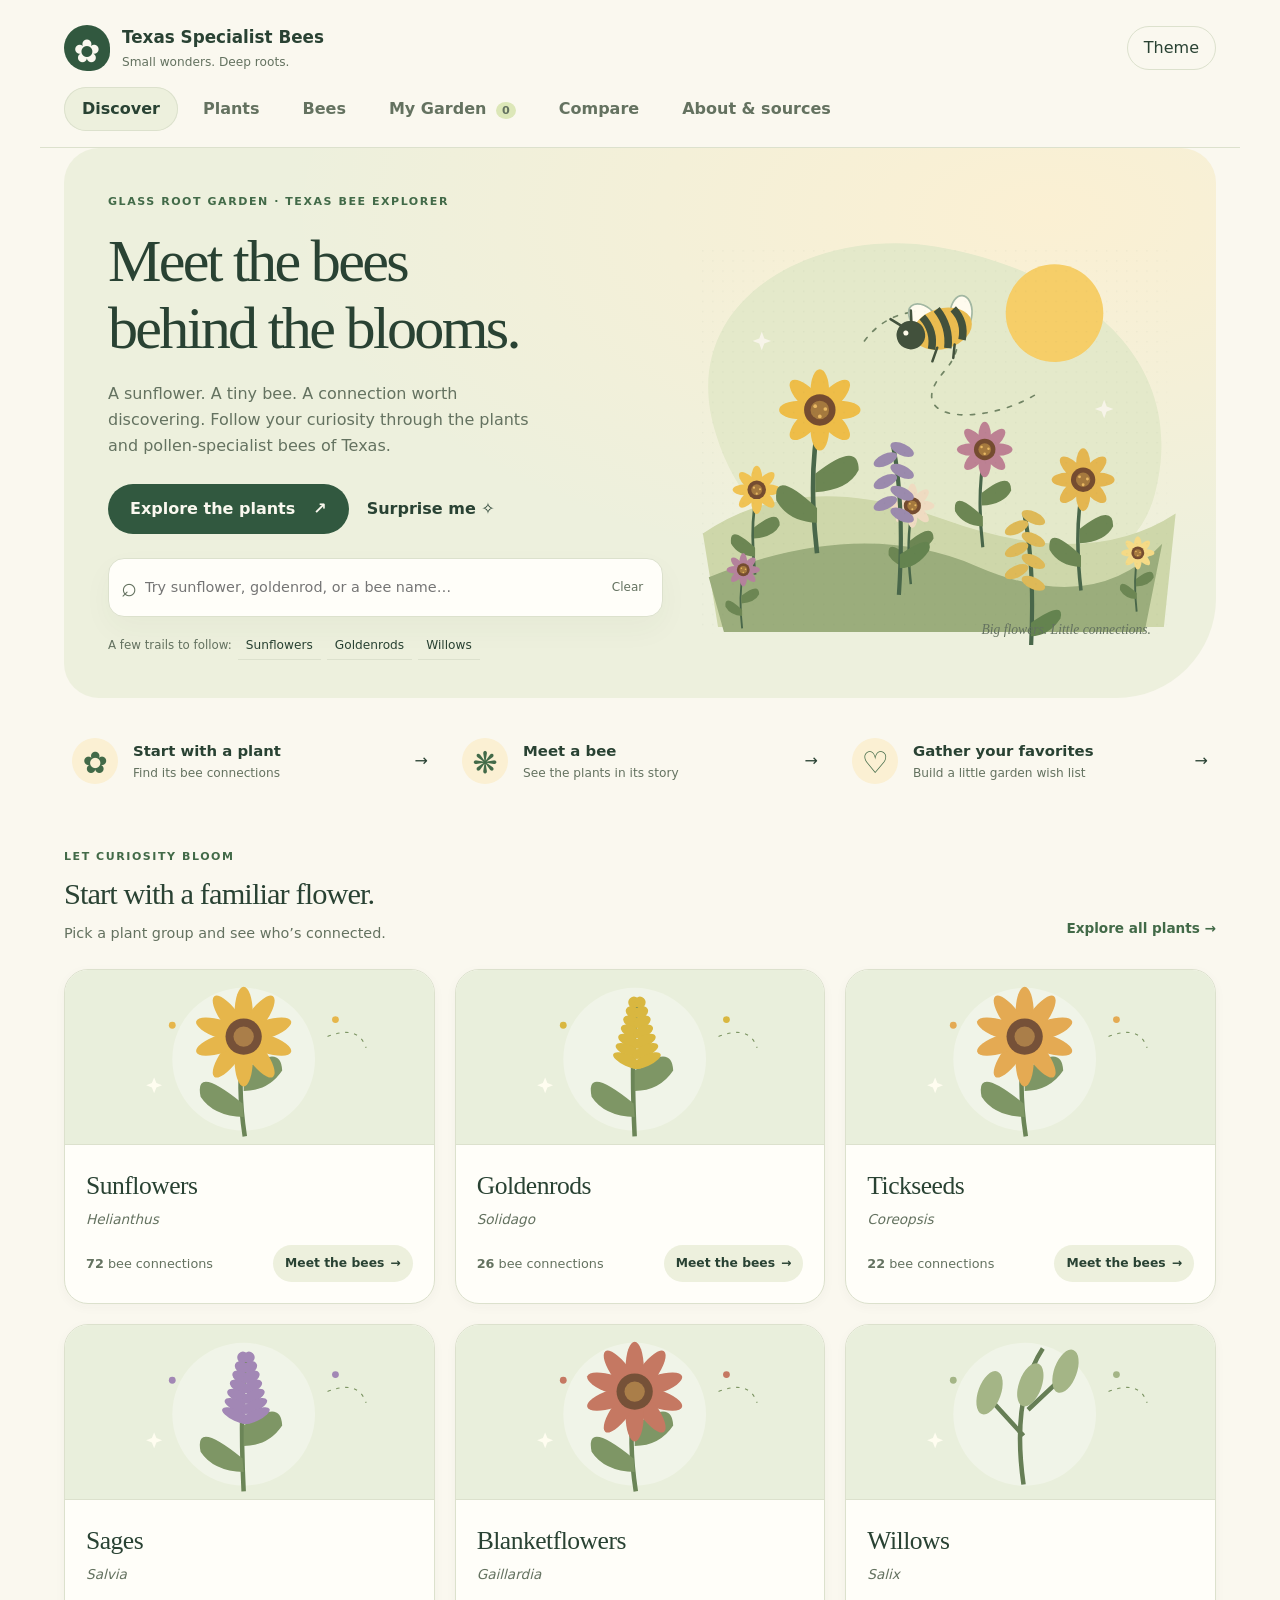
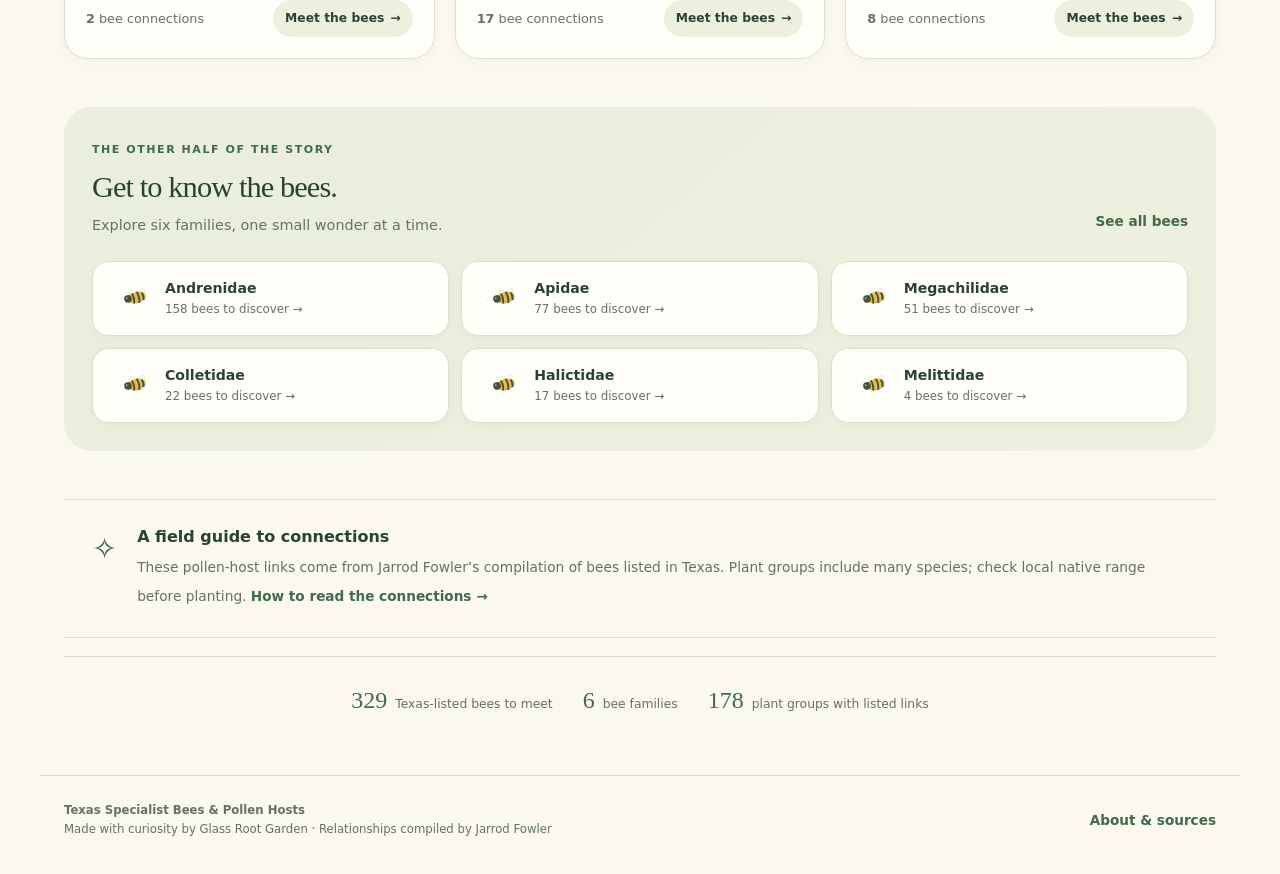
==== commit 282c6765: "Enable bee explorer warm design stylesheet" ====
--- a/bees/index.html
+++ b/bees/index.html
@@ -15,6 +15,7 @@
 .embedded .site-header{display:none}.embedded main{padding-top:18px}.embedded .nav{padding-top:10px}.embedded .nav [data-view="garden"],.embedded .nav [data-view="about"]{display:none}.embedded footer{display:none}
 .embedded .hero-art,.embedded .hero-actions,.embedded .hero>p,.embedded .quick-links,.embedded .explore-paths{display:none}.embedded .hero{display:block;padding:22px;border-radius:22px}.embedded .hero h1{font-size:2rem}.embedded .hero p{display:none}
 </style>
+<link rel="stylesheet" href="garden-polish.css">
 </head>
 <body>
 <header class="site-header">
--- a/bees/garden-polish.css
+++ b/bees/garden-polish.css
@@ -0,0 +1,32 @@
+/* Warm botanical presentation for the embedded and standalone bee explorer. */
+:root{--petal:#f7e9e1;--sunwash:#fbf0d3;--leafwash:#e9efdc}
+body.dark{--petal:#40322e;--sunwash:#403927;--leafwash:#2c3b2d}
+body{line-height:1.65}
+.hero{background:radial-gradient(ellipse at 85% 12%,var(--sunwash),transparent 55%),var(--surface2)}
+.hero h1,.page-head h1{line-height:1.1}
+.nav{flex-wrap:wrap;overflow-x:visible;gap:7px;border-bottom:1px solid var(--line)}
+.nav-btn{min-height:44px;white-space:normal;transition:background .2s ease}
+.nav-btn:hover{background:var(--surface2)}
+.nav-btn.active{box-shadow:inset 0 0 0 1px var(--line)}
+.panel.soft{background:linear-gradient(140deg,var(--leafwash),var(--surface2))}
+body.dark .panel.soft{background:var(--surface2)}
+.data-card,.family-pill,.note-card,.compact-row{box-shadow:0 3px 12px #34442b09}
+.data-card{border-radius:24px}
+.data-card:hover,.family-pill:hover,.compact-row:hover{border-color:var(--green2)}
+.card-art{height:175px;background:var(--leafwash)}
+.card-art svg{height:170px}
+.card-content{padding:20px 21px 15px}
+.card-foot{padding:0 21px 21px}
+.path-icon{background:var(--sunwash)}
+.explore-paths button{border-radius:18px;transition:background .2s ease}
+.explore-paths button:hover{background:var(--surface2)}
+.panel h2,.note-card h2{line-height:1.2}
+.stats{border-top:1px solid var(--line);margin-top:18px}
+.stat strong{color:var(--green2)}
+.evidence-note{background:var(--sunwash);border-radius:19px}
+.empty-state{background:var(--leafwash)}
+.modal-card{border:1px solid var(--line)}
+.page-head,.panel,.view{scroll-margin-top:20px}
+button:focus-visible,input:focus-visible,select:focus-visible,a:focus-visible{outline:3px solid var(--gold);outline-offset:3px}
+@media(max-width:600px){.nav{justify-content:center;padding-bottom:12px}.nav-btn{flex:1 1 auto;font-size:.8rem}.hero{background:radial-gradient(ellipse at 70% 0%,var(--sunwash),transparent 60%),var(--surface2)}.card-art{height:180px}.card-art svg{height:170px}.page-head{padding:19px 0}.panel{margin:23px 0 30px}.site-header{flex-wrap:wrap}}
+@media(prefers-reduced-motion:reduce){.data-card,.nav-btn,.explore-paths button{transition:none}}
